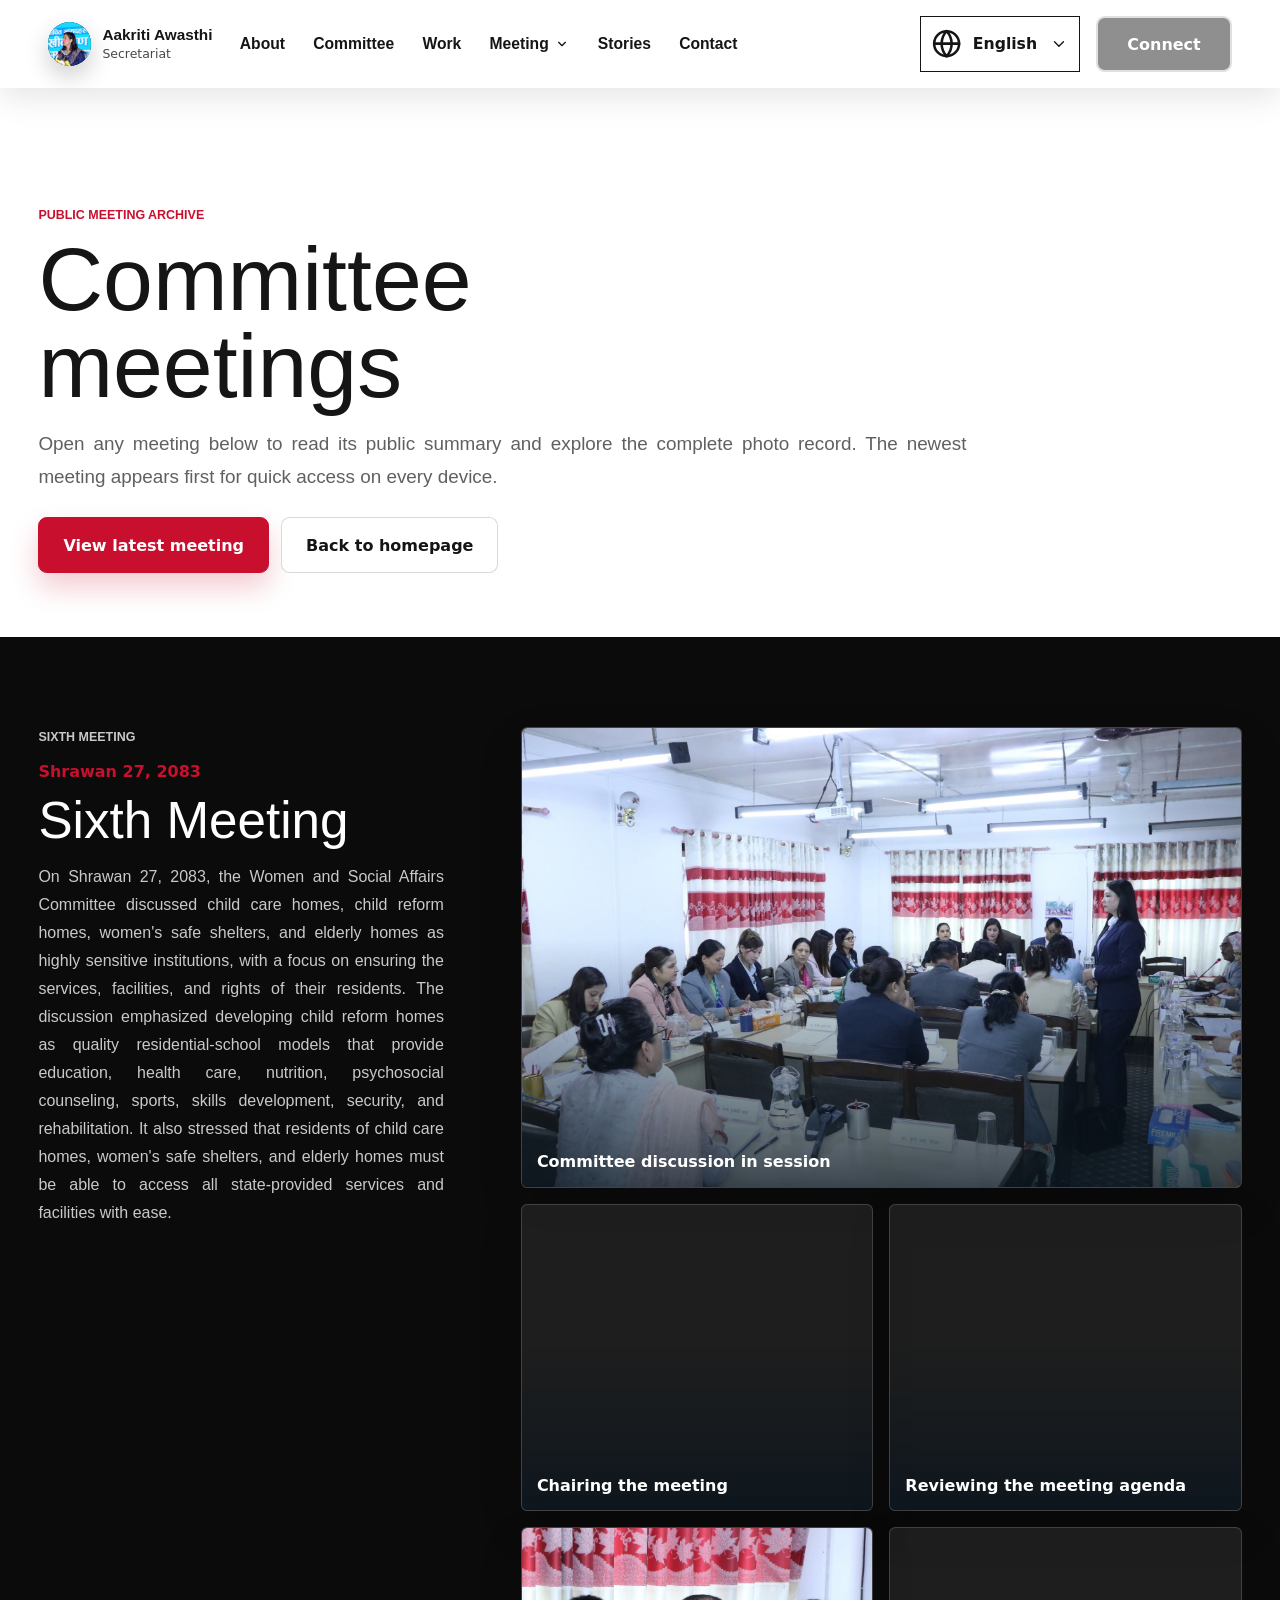
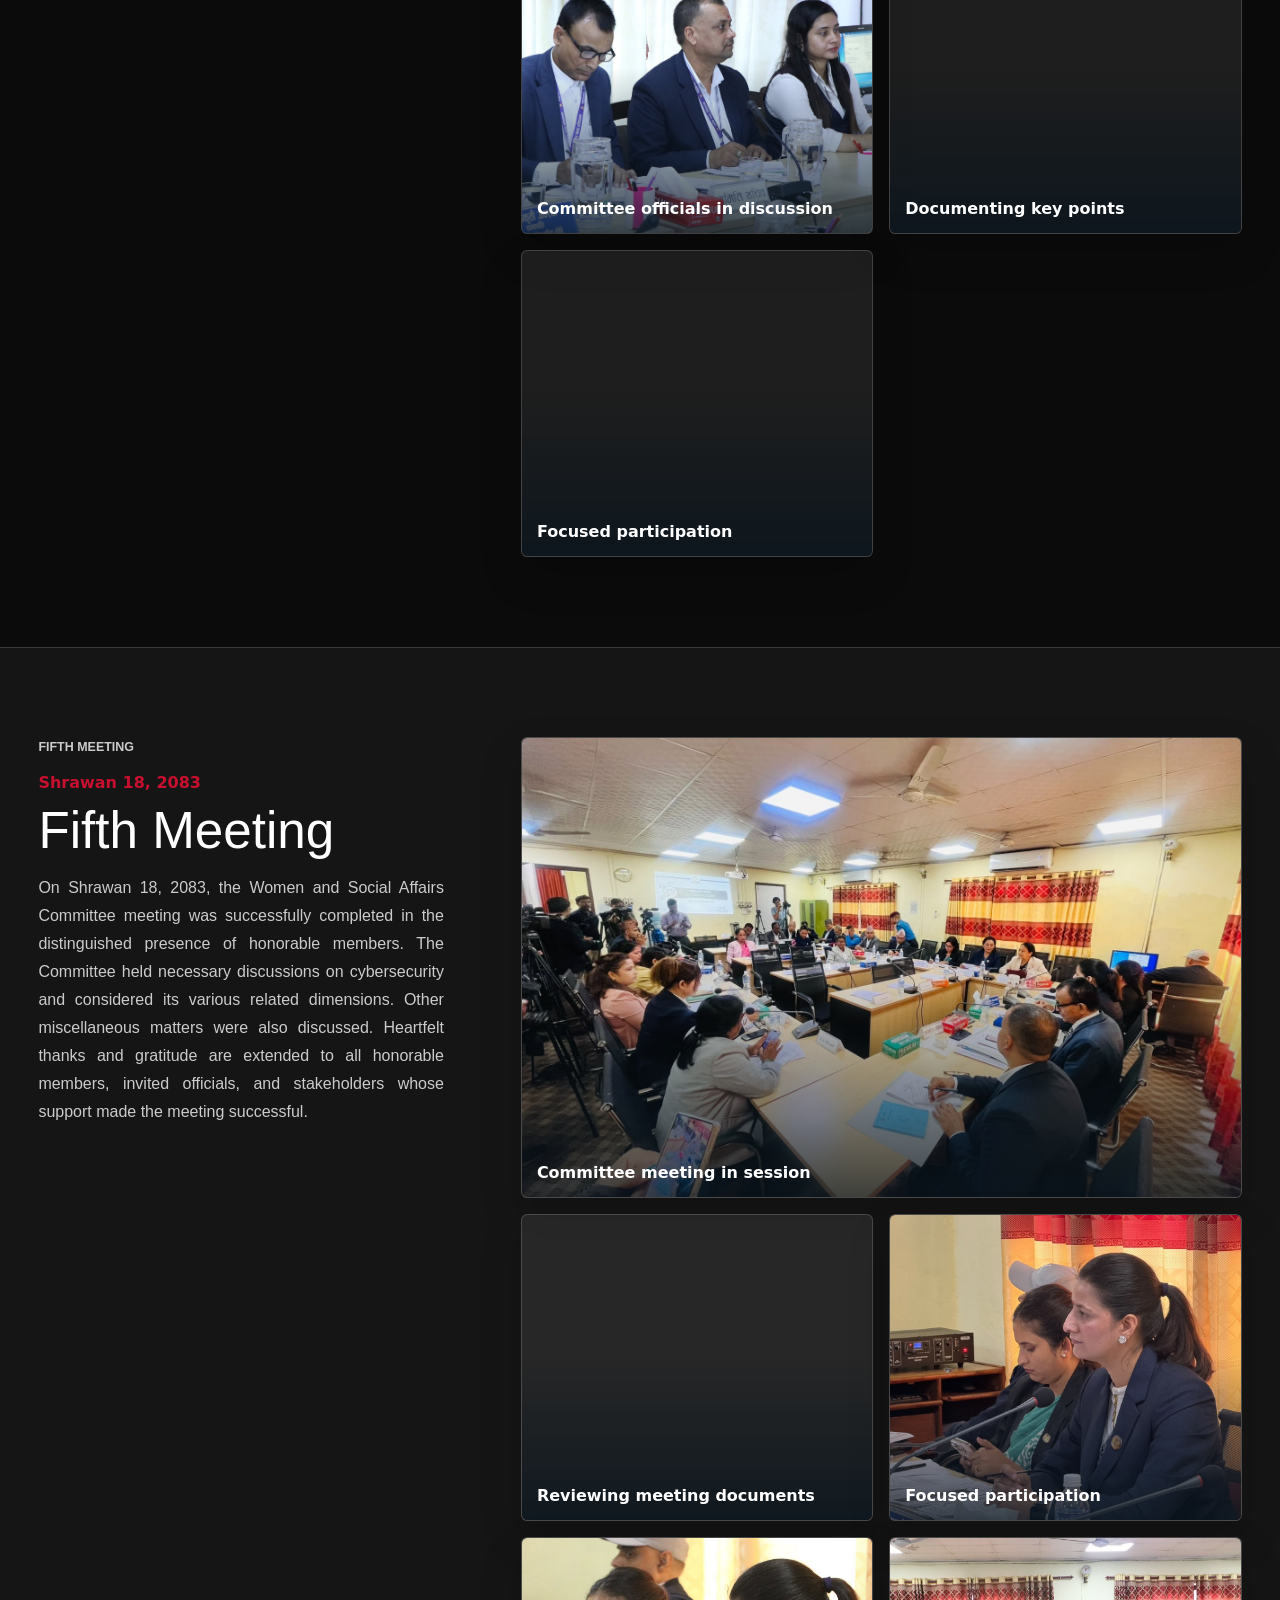
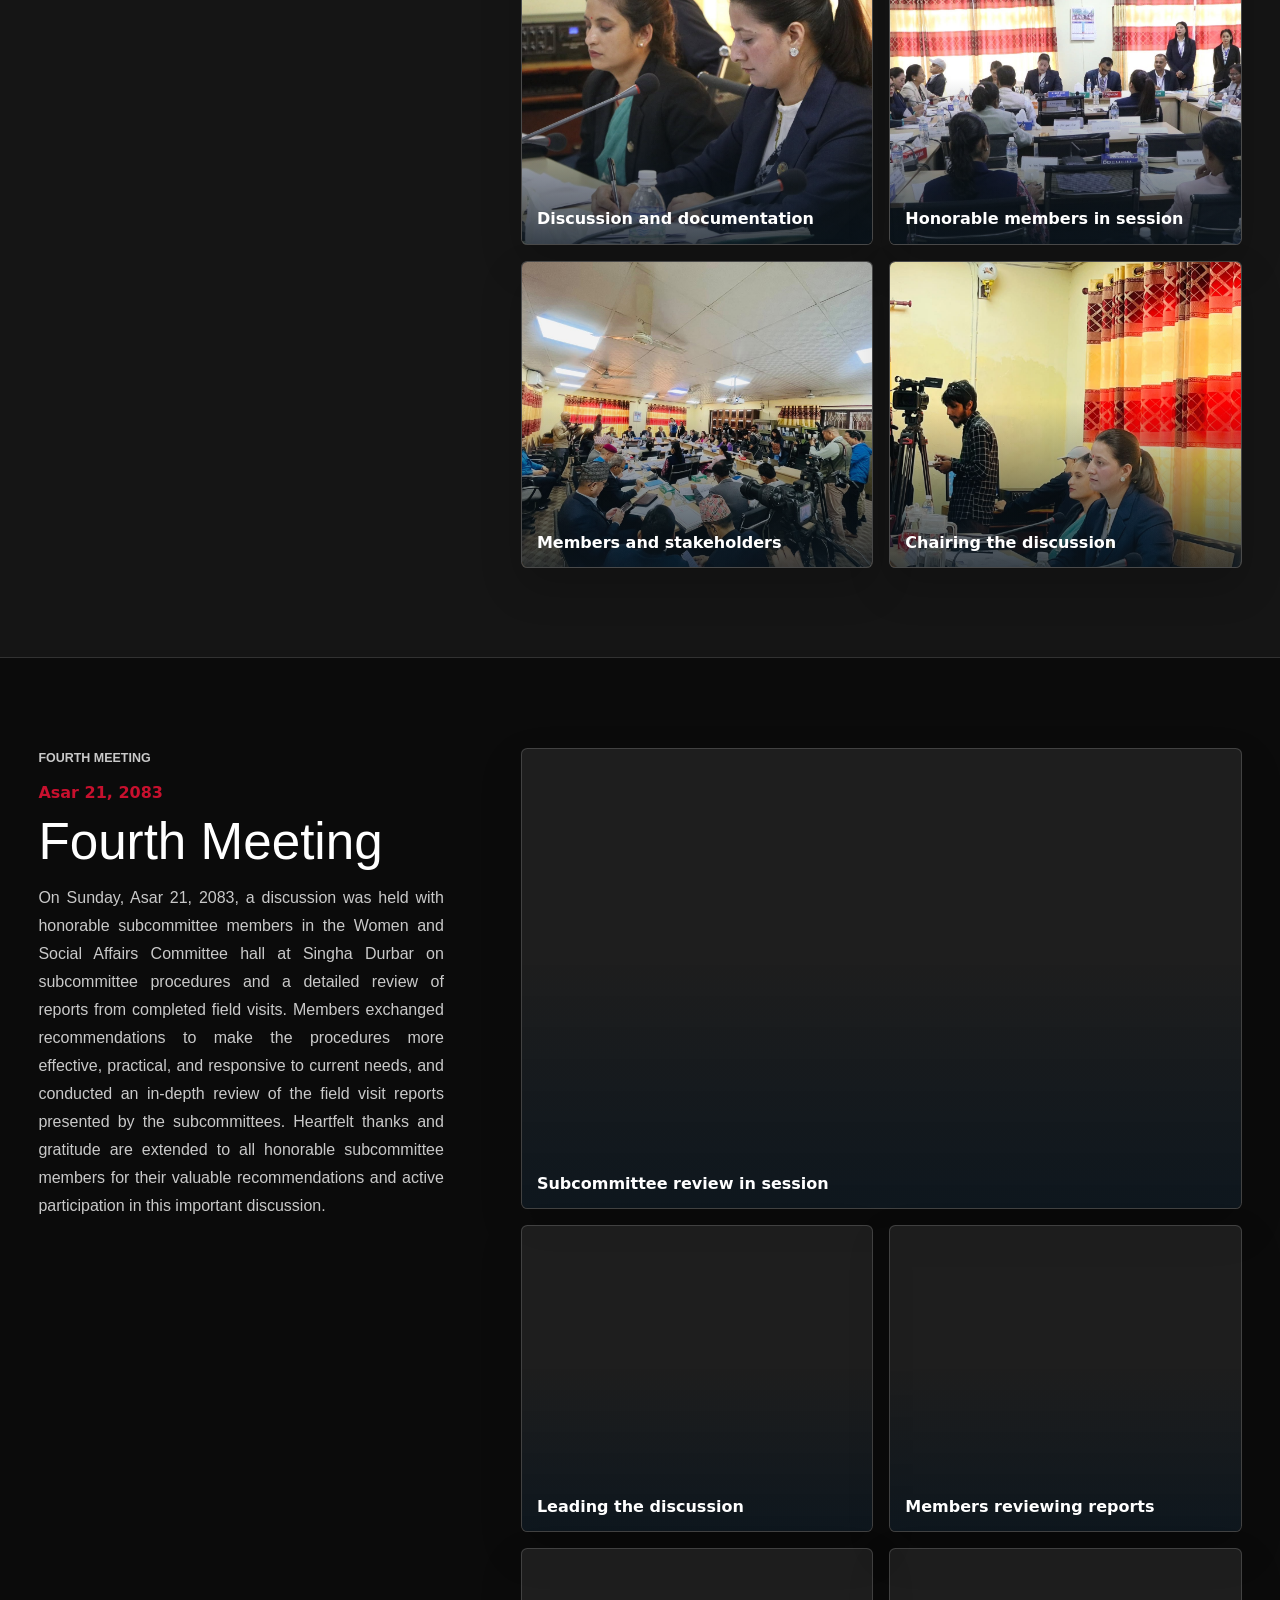
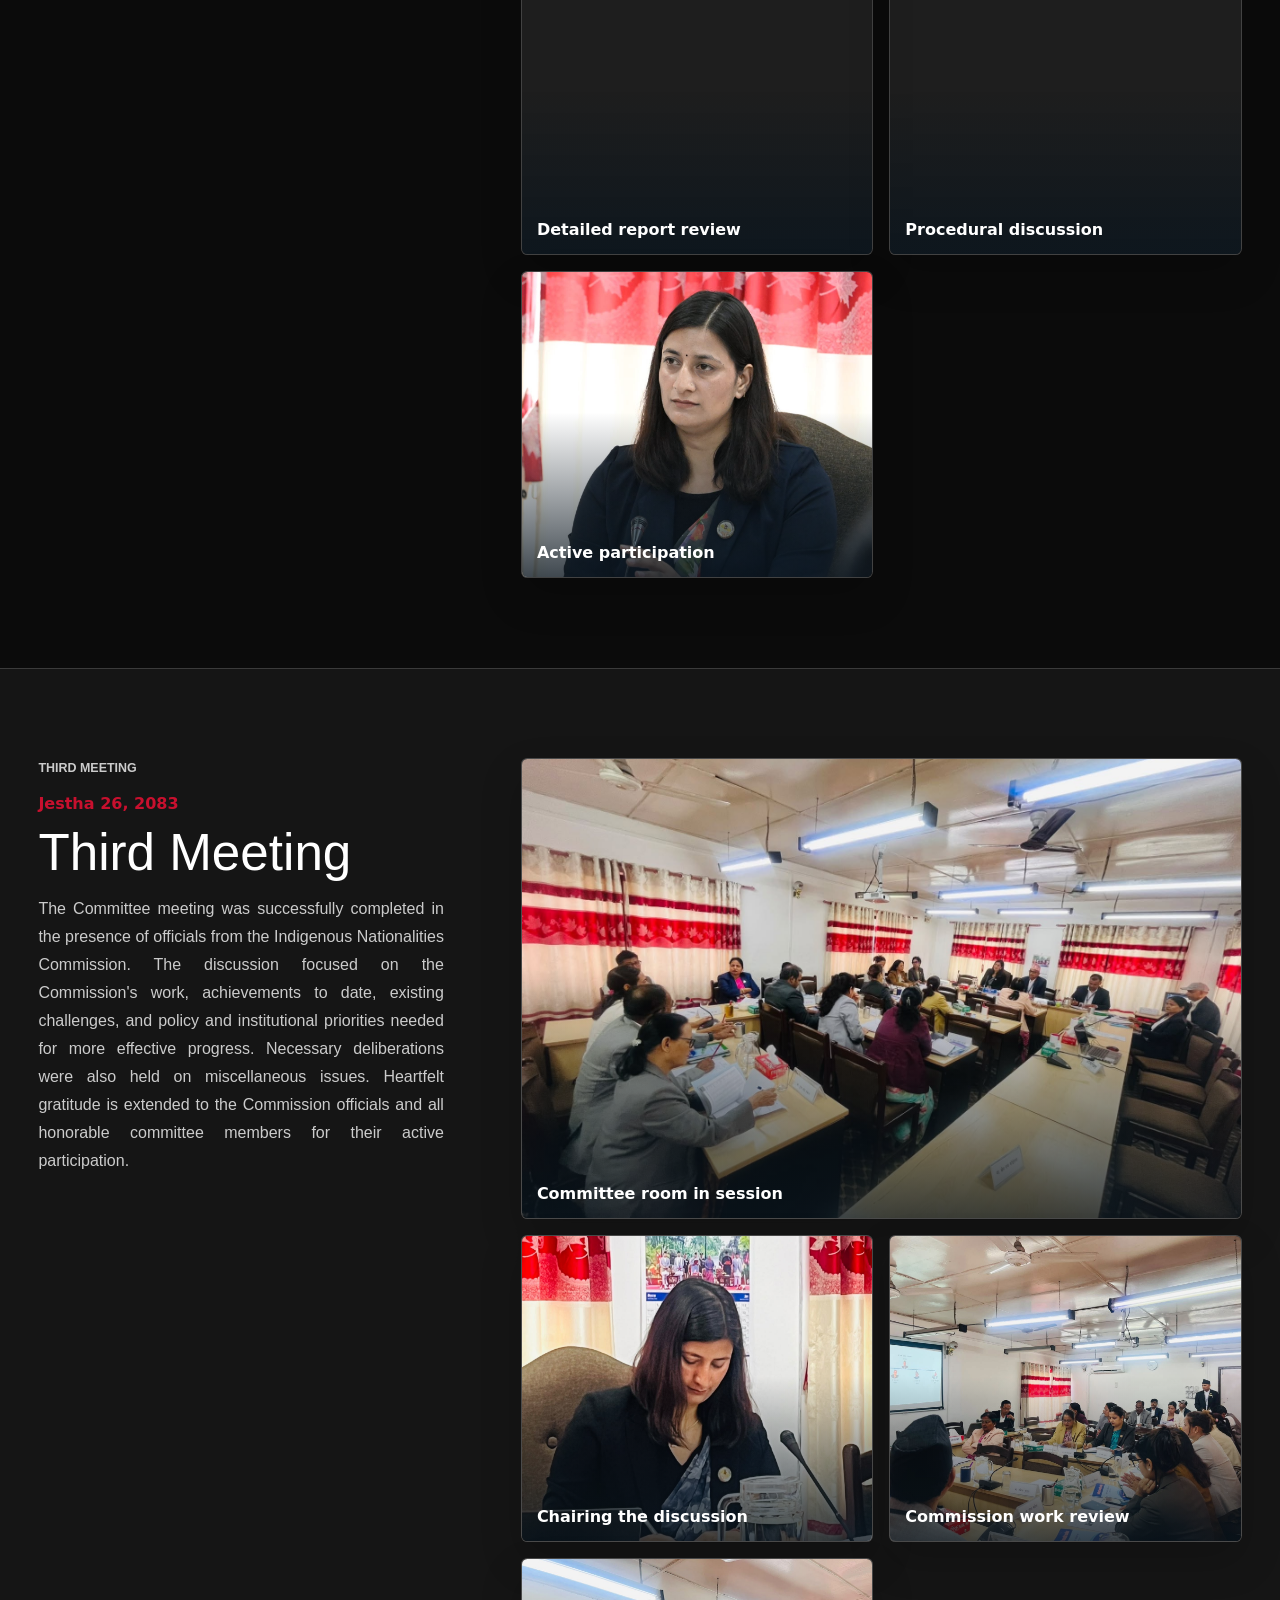
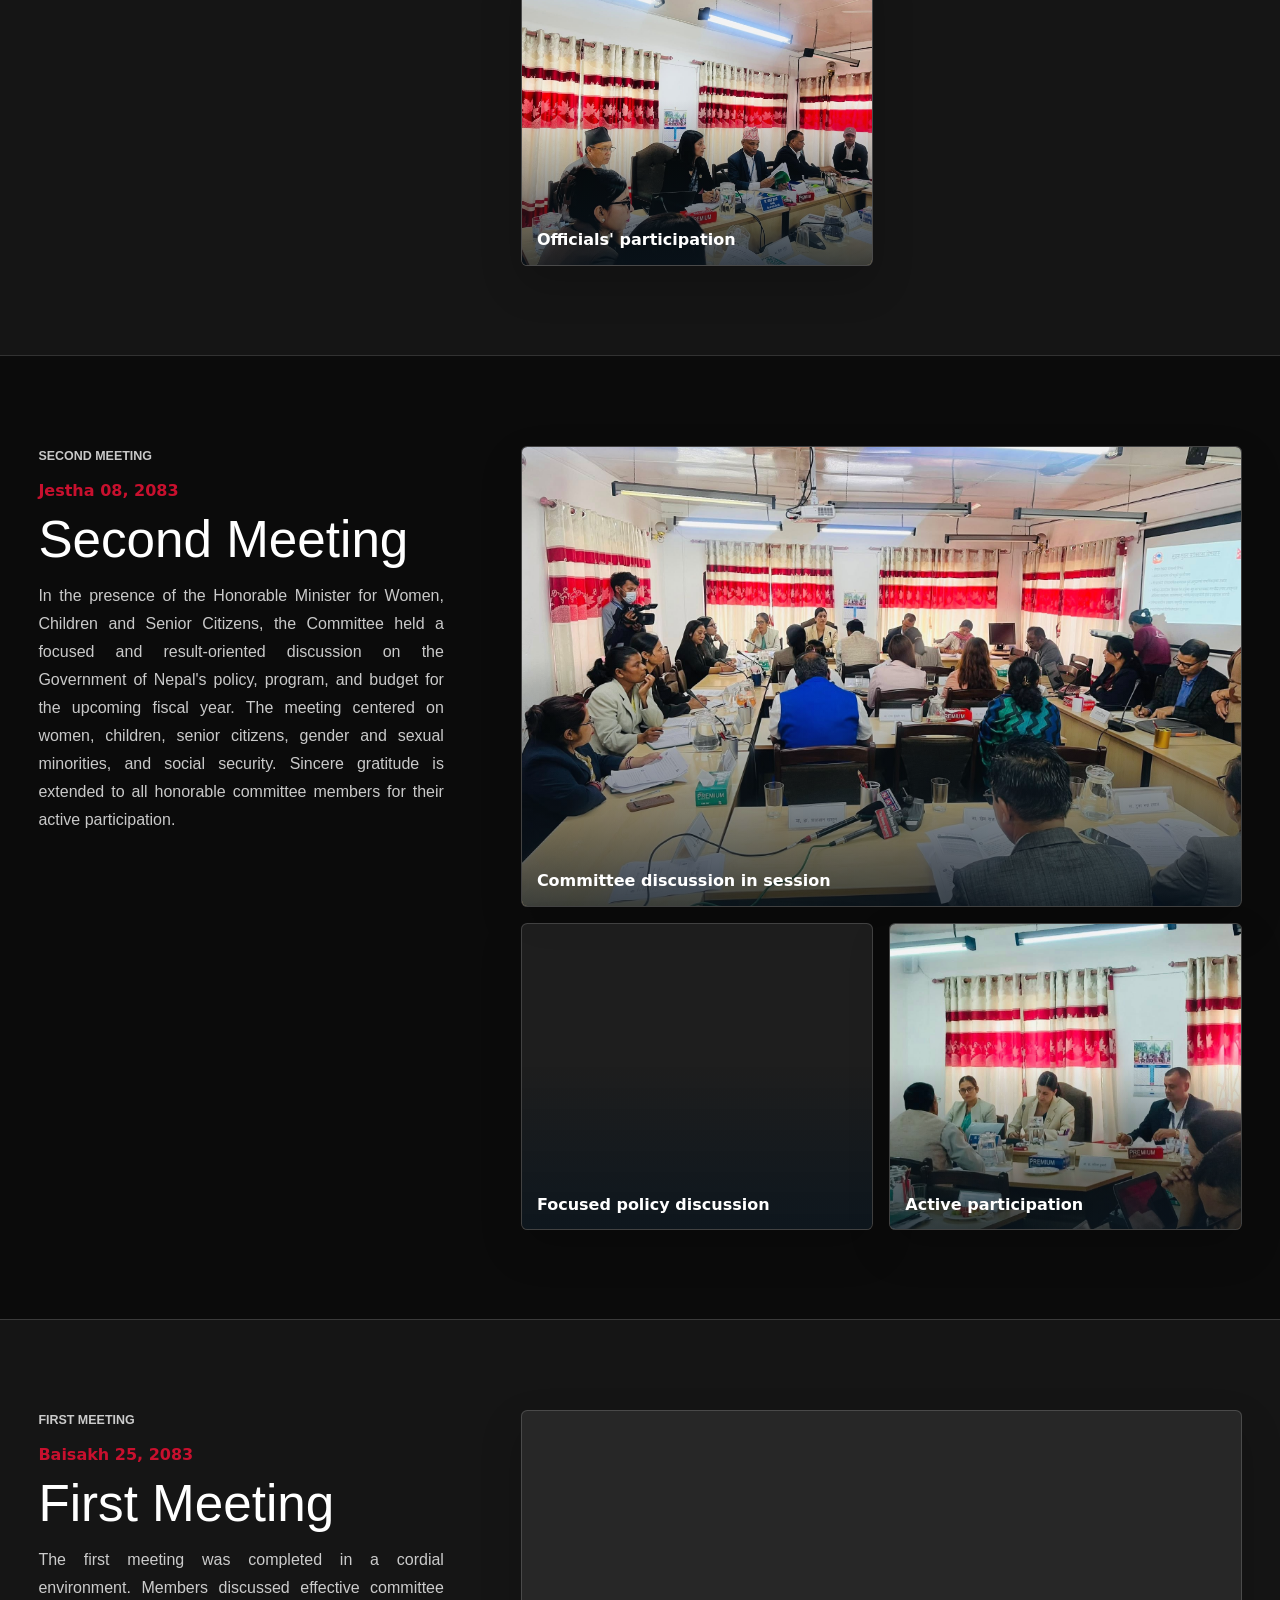
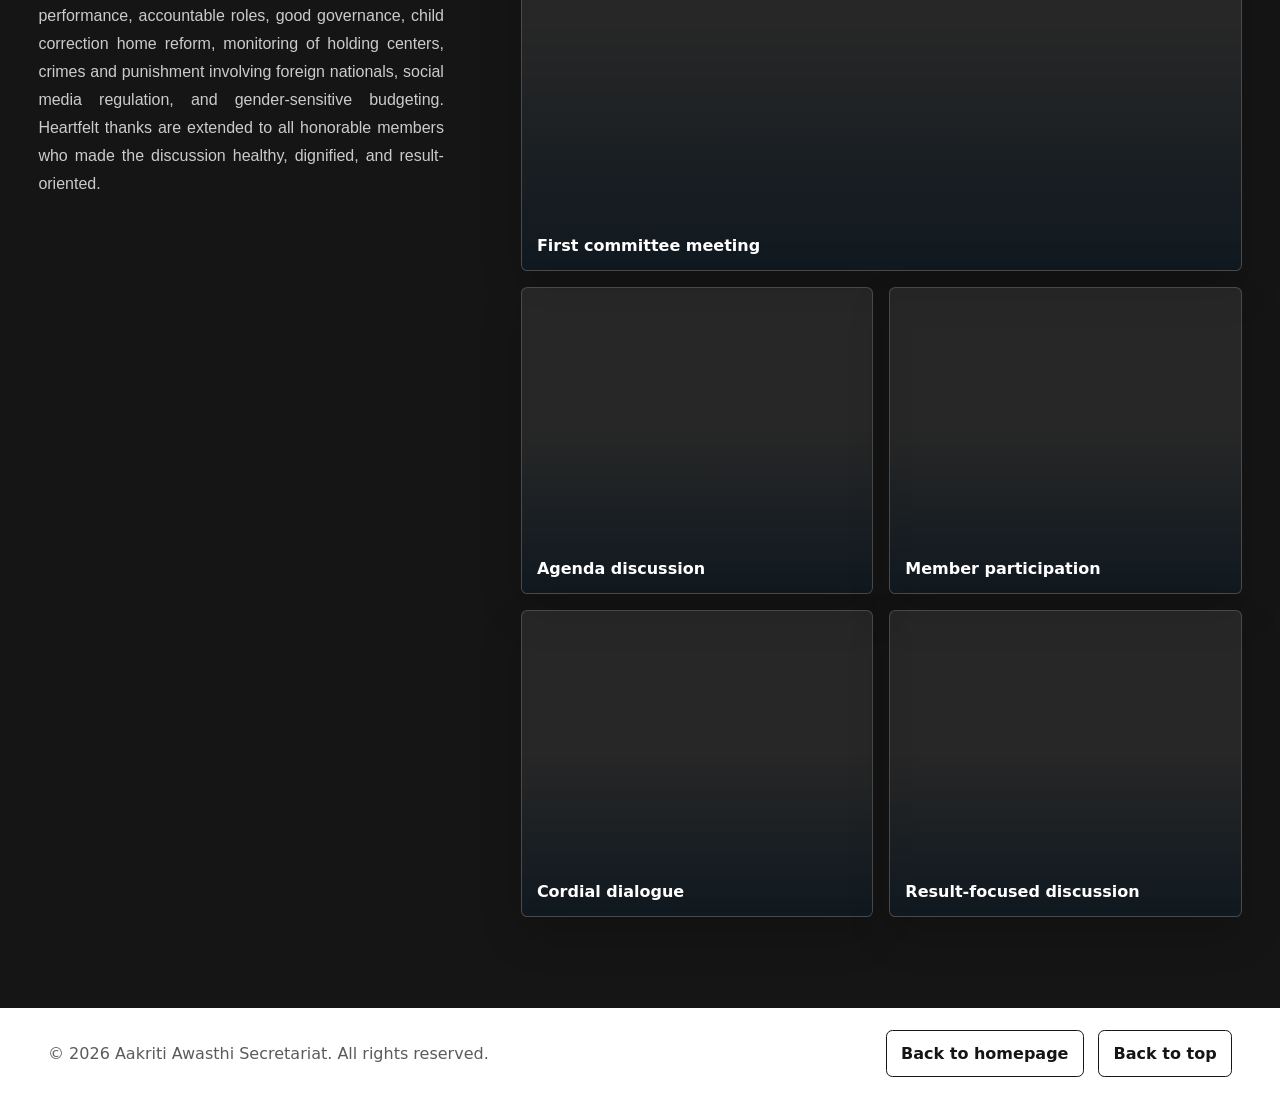
==== meetings.html @ 47ad277a "Keep language selector position fixed" ====
<!doctype html>
<html lang="en">
  <head>
    <meta charset="utf-8" />
    <meta name="viewport" content="width=device-width, initial-scale=1" />
    <title>Committee Meetings | Aakriti Awasthi Secretariat</title>
    <meta
      name="description"
      content="Meeting details and public photo records from the Women and Social Affairs Committee."
    />
    <link rel="icon" type="image/png" sizes="32x32" href="assets/favicon-32.png" />
    <link rel="icon" type="image/png" sizes="512x512" href="assets/favicon.png" />
    <link rel="apple-touch-icon" href="assets/apple-touch-icon.png" />
    <link rel="stylesheet" href="styles.css?v=20260827-5" />
  </head>
  <body class="meeting-detail-page" id="top">
    <header class="site-header is-scrolled" data-header>
      <a class="brand" href="index.html#home" aria-label="Aakriti Awasthi Secretariat home">
        <span class="brand-mark">
          <img src="assets/profileaakriti.jpg" alt="" />
        </span>
        <span>
          <strong data-en="Aakriti Awasthi" data-ne="आकृती अवस्थी">Aakriti Awasthi</strong>
          <small data-en="Secretariat" data-ne="सचिवालय">Secretariat</small>
        </span>
      </a>

      <nav class="nav-links" id="main-navigation" aria-label="Main navigation">
        <a href="index.html#about" data-en="About" data-ne="परिचय">About</a>
        <a href="index.html#committee" data-en="Committee" data-ne="समिति">Committee</a>
        <a href="index.html#work" data-en="Work" data-ne="काम">Work</a>
        <div class="nav-dropdown" data-meeting-menu>
          <button
            class="nav-dropdown-toggle"
            type="button"
            aria-expanded="false"
            aria-haspopup="menu"
            data-meeting-toggle
          >
            <span data-en="Meeting" data-ne="बैठक">Meeting</span>
            <svg class="nav-dropdown-chevron" viewBox="0 0 24 24" aria-hidden="true">
              <path d="m7 9.5 5 5 5-5" />
            </svg>
          </button>
          <div class="nav-dropdown-panel" role="menu" aria-label="Meeting list">
            <button
              type="button"
              role="menuitem"
              data-meeting-preview
              data-meeting-date="2026-08-12"
              data-title-en="Sixth Meeting"
              data-title-ne="छैटौँ बैठक"
              data-date-en="Sixth Meeting · Shrawan 27, 2083"
              data-date-ne="छैटौँ बैठक · २०८३ श्रावण २७"
              data-summary-en="A focused discussion on rights, services, rehabilitation, and state support for people living in child care homes, child reform homes, women's safe shelters, and elderly homes."
              data-summary-ne="बालगृह, बाल सुधार गृह, महिला सुरक्षित आवास गृह र वृद्धाश्रममा रहने व्यक्तिको अधिकार, सेवा, पुनर्स्थापना तथा राज्यबाट प्राप्त सुविधामाथि केन्द्रित छलफल।"
              data-page="meetings.html?meeting=5#meeting-5"
            >
              <span data-en="Sixth Meeting" data-ne="छैटौँ बैठक">Sixth Meeting</span>
              <small data-en="Shrawan 27, 2083" data-ne="२०८३ श्रावण २७">Shrawan 27, 2083</small>
            </button>
            <button
              type="button"
              role="menuitem"
              data-meeting-preview
              data-meeting-date="2026-08-03"
              data-title-en="Fifth Meeting"
              data-title-ne="पाँचौँ बैठक"
              data-date-en="Fifth Meeting · Shrawan 18, 2083"
              data-date-ne="पाँचौँ बैठक · २०८३ श्रावण १८"
              data-summary-en="A focused committee discussion on cybersecurity, its related dimensions, and other matters of public importance."
              data-summary-ne="साइबर सुरक्षा, यससँग सम्बन्धित विविध पक्ष तथा सार्वजनिक महत्त्वका अन्य विषयमाथि केन्द्रित समिति छलफल।"
              data-page="meetings.html?meeting=4#meeting-4"
            >
              <span data-en="Fifth Meeting" data-ne="पाँचौँ बैठक">Fifth Meeting</span>
              <small data-en="Shrawan 18, 2083" data-ne="२०८३ श्रावण १८">Shrawan 18, 2083</small>
            </button>
            <button
              type="button"
              role="menuitem"
              data-meeting-preview
              data-meeting-date="2026-07-05"
              data-title-en="Fourth Meeting"
              data-title-ne="चौथो बैठक"
              data-date-en="Fourth Meeting · Asar 21, 2083"
              data-date-ne="चौथो बैठक · २०८३ असार २१"
              data-summary-en="A detailed discussion with subcommittee members on improving procedures and reviewing reports from completed field visits."
              data-summary-ne="उपसमितिको कार्यविधिलाई थप प्रभावकारी बनाउने तथा सम्पन्न स्थलगत भ्रमणका प्रतिवेदन समीक्षा गर्ने विषयमा विस्तृत छलफल।"
              data-page="meetings.html?meeting=6#meeting-6"
            >
              <span data-en="Fourth Meeting" data-ne="चौथो बैठक">Fourth Meeting</span>
              <small data-en="Asar 21, 2083" data-ne="२०८३ असार २१">Asar 21, 2083</small>
            </button>
            <button
              type="button"
              role="menuitem"
              data-meeting-preview
              data-meeting-date="2026-05-22"
              data-title-en="Second Meeting"
              data-title-ne="दोस्रो बैठक"
              data-date-en="Second Meeting · Jestha 08, 2083"
              data-date-ne="दोस्रो बैठक · २०८३ जेठ ०८"
              data-summary-en="A focused discussion with the Honorable Minister on the Government's policy, program, budget, and social security priorities."
              data-summary-ne="माननीय मन्त्रीज्यूको उपस्थितिमा नीति तथा कार्यक्रम, बजेट र सामाजिक सुरक्षाका प्राथमिकतामाथि केन्द्रित छलफल।"
              data-page="meetings.html?meeting=1#meeting-1"
            >
              <span data-en="Second Meeting" data-ne="दोस्रो बैठक">Second Meeting</span>
              <small data-en="Jestha 08, 2083" data-ne="२०८३ जेठ ०८">Jestha 08, 2083</small>
            </button>
            <button
              type="button"
              role="menuitem"
              data-meeting-preview
              data-meeting-date="2026-05-08"
              data-title-en="First Meeting"
              data-title-ne="पहिलो बैठक"
              data-date-en="First Meeting · Baisakh 25, 2083"
              data-date-ne="पहिलो बैठक · २०८३ वैशाख २५"
              data-summary-en="Discussion on accountable committee performance, good governance, institutional reform, social media regulation, and gender-sensitive budgeting."
              data-summary-ne="उत्तरदायी समिति कार्यसम्पादन, सुशासन, संस्थागत सुधार, सामाजिक सञ्जाल नियमन र लैङ्गिक संवेदनशील बजेटमाथि छलफल।"
              data-page="meetings.html?meeting=2#meeting-2"
            >
              <span data-en="First Meeting" data-ne="पहिलो बैठक">First Meeting</span>
              <small data-en="Baisakh 25, 2083" data-ne="२०८३ वैशाख २५">Baisakh 25, 2083</small>
            </button>
            <button
              type="button"
              role="menuitem"
              data-meeting-preview
              data-meeting-date="2026-06-09"
              data-title-en="Third Meeting"
              data-title-ne="तेस्रो बैठक"
              data-date-en="Third Meeting · Jestha 26, 2083"
              data-date-ne="तेस्रो बैठक · २०८३ जेठ २६"
              data-summary-en="A result-oriented review of the Commission's work, achievements, challenges, and future policy and institutional priorities."
              data-summary-ne="आयोगको कामकारवाही, उपलब्धि, चुनौती र आगामी नीतिगत तथा संस्थागत प्राथमिकतामाथि परिणाममुखी समीक्षा।"
              data-page="meetings.html?meeting=3#meeting-3"
            >
              <span data-en="Third Meeting" data-ne="तेस्रो बैठक">Third Meeting</span>
              <small data-en="Jestha 26, 2083" data-ne="२०८३ जेठ २६">Jestha 26, 2083</small>
            </button>
          </div>
        </div>
        <a href="index.html#stories" data-en="Stories" data-ne="कथा">Stories</a>
        <a href="index.html#contact" data-en="Contact" data-ne="सम्पर्क">Contact</a>
      </nav>

      <details class="language-switcher" data-lang-current="en">
        <summary class="language-current" aria-label="Choose language">
          <span class="language-icon" aria-hidden="true">
            <svg viewBox="0 0 24 24" focusable="false">
              <circle cx="12" cy="12" r="9" />
              <path d="M3 12h18" />
              <path d="M12 3c2.4 2.55 3.6 5.55 3.6 9S14.4 18.45 12 21" />
              <path d="M12 3C9.6 5.55 8.4 8.4 8.4 12s1.2 6.45 3.6 9" />
            </svg>
          </span>
          <span class="language-current-text" data-en="English" data-ne="नेपाली">English</span>
          <svg class="language-chevron" viewBox="0 0 24 24" aria-hidden="true">
            <path d="m6 9 6 6 6-6" />
          </svg>
        </summary>
        <div class="language-menu" role="group" aria-label="Language options">
          <button class="lang-button is-active" type="button" data-lang-toggle="en" aria-pressed="true">English</button>
          <button class="lang-button" type="button" data-lang-toggle="ne" aria-pressed="false">नेपाली</button>
        </div>
      </details>

      <button
        class="menu-toggle"
        type="button"
        aria-label="Open navigation menu"
        aria-expanded="false"
        aria-controls="main-navigation"
        data-menu-toggle
      >
        <span></span>
        <span></span>
        <span></span>
      </button>

      <a class="header-action" href="index.html#contact" data-en="Connect" data-ne="जोडिनुहोस्">Connect</a>
    </header>

    <main class="meeting-detail-main">
      <section class="meeting-detail-hero reveal">
        <p class="eyebrow" data-en="Public meeting archive" data-ne="सार्वजनिक बैठक अभिलेख">Public meeting archive</p>
        <h1 data-en="Committee meetings" data-ne="समितिका बैठकहरू">Committee meetings</h1>
        <p
          data-en="Open any meeting below to read its public summary and explore the complete photo record. The newest meeting appears first for quick access on every device."
          data-ne="तलका कुनै पनि बैठक खोलेर सार्वजनिक विवरण पढ्नुहोस् र सम्पूर्ण फोटो अभिलेख हेर्नुहोस्। सबै उपकरणमा छिटो पहुँचका लागि पछिल्लो बैठक सबैभन्दा पहिले देखिन्छ।"
        >
          Open any meeting below to read its public summary and explore the
          complete photo record. The newest meeting appears first for quick
          access on every device.
        </p>
        <div class="meeting-detail-actions">
          <a class="button primary" href="meetings.html?meeting=5#meeting-5" data-en="View latest meeting" data-ne="पछिल्लो बैठक हेर्नुहोस्">View latest meeting</a>
          <a class="button" href="index.html#meeting" data-en="Back to homepage" data-ne="गृहपृष्ठमा फर्कनुहोस्">Back to homepage</a>
        </div>
      </section>

      <section class="meeting-record" id="meeting-5" data-meeting-record="5" aria-labelledby="meeting-5-title">
        <div class="meeting-record-grid">
          <div class="meeting-record-copy reveal">
            <p class="eyebrow" data-en="Sixth Meeting" data-ne="छैटौँ बैठक">Sixth Meeting</p>
            <time datetime="2026-08-12" data-en="Shrawan 27, 2083" data-ne="२०८३ श्रावण २७">Shrawan 27, 2083</time>
            <h2 id="meeting-5-title" data-en="Sixth Meeting" data-ne="छैटौँ बैठक">Sixth Meeting</h2>
            <p
              data-en="On Shrawan 27, 2083, the Women and Social Affairs Committee discussed child care homes, child reform homes, women's safe shelters, and elderly homes as highly sensitive institutions, with a focus on ensuring the services, facilities, and rights of their residents. The discussion emphasized developing child reform homes as quality residential-school models that provide education, health care, nutrition, psychosocial counseling, sports, skills development, security, and rehabilitation. It also stressed that residents of child care homes, women's safe shelters, and elderly homes must be able to access all state-provided services and facilities with ease."
              data-ne="मिति २०८३/०४/२७ मा महिला तथा सामाजिक मामिला समितिको बैठकमा बालगृह, बाल सुधार गृह, महिला सुरक्षित आवास गृह तथा वृद्धाश्रमलाई संवेदनशील क्षेत्रका रूपमा लिँदै त्यहाँ रहेका व्यक्तिहरूको सेवा, सुविधा र अधिकार सुनिश्चित गर्ने विषयमा छलफल भयो। छलफलमा बाल सुधार गृहलाई शिक्षा, स्वास्थ्य, पोषण, मनोसामाजिक परामर्श, खेलकुद, सीप विकास, सुरक्षा तथा पुनर्स्थापनासहितको राम्रो आवासीय विद्यालयको मोडेलमा विकास गर्नुपर्नेमा जोड दिइयो। साथै बालगृह, महिला सुरक्षित आवास तथा वृद्धाश्रममा रहेका व्यक्तिहरूले राज्यबाट प्राप्त हुने सबै सेवा–सुविधा सहज रूपमा उपभोग गर्न पाउनुपर्ने विषय उठाइयो।"
            >
              The Committee discussed rights, services, safety, and
              rehabilitation for people living in care and protection
              institutions.
            </p>
          </div>
          <div class="meeting-record-gallery reveal">
            <figure class="meeting-photo">
              <img loading="lazy" decoding="async" src="assets/care-protection-meeting-4.jpg" alt="Wide view of the Women and Social Affairs Committee meeting on care and protection institutions" />
              <figcaption data-en="Committee discussion in session" data-ne="समितिको छलफल">Committee discussion in session</figcaption>
            </figure>
            <figure class="meeting-photo">
              <img loading="lazy" decoding="async" src="assets/care-protection-meeting-1.jpg" alt="Aakriti Awasthi leading the committee meeting on care and protection institutions" />
              <figcaption data-en="Chairing the meeting" data-ne="बैठकको अध्यक्षता गर्दै">Chairing the meeting</figcaption>
            </figure>
            <figure class="meeting-photo">
              <img loading="lazy" decoding="async" src="assets/care-protection-meeting-2.jpg" alt="Aakriti Awasthi and a committee member reviewing meeting documents" />
              <figcaption data-en="Reviewing the meeting agenda" data-ne="बैठकको कार्यसूची अध्ययन">Reviewing the meeting agenda</figcaption>
            </figure>
            <figure class="meeting-photo">
              <img loading="lazy" decoding="async" src="assets/care-protection-meeting-3.jpg" alt="Committee officials participating in the discussion" />
              <figcaption data-en="Committee officials in discussion" data-ne="समिति पदाधिकारीहरूको सहभागिता">Committee officials in discussion</figcaption>
            </figure>
            <figure class="meeting-photo">
              <img loading="lazy" decoding="async" src="assets/care-protection-meeting-5.jpg" alt="Committee members documenting key points during the meeting" />
              <figcaption data-en="Documenting key points" data-ne="मुख्य बुँदा अभिलेखीकरण">Documenting key points</figcaption>
            </figure>
            <figure class="meeting-photo">
              <img loading="lazy" decoding="async" src="assets/care-protection-meeting-6.jpg" alt="Aakriti Awasthi and a committee member listening during the meeting" />
              <figcaption data-en="Focused participation" data-ne="केन्द्रित सहभागिता">Focused participation</figcaption>
            </figure>
          </div>
        </div>
      </section>

      <section class="meeting-record" id="meeting-4" data-meeting-record="4" aria-labelledby="meeting-4-title">
        <div class="meeting-record-grid">
          <div class="meeting-record-copy reveal">
            <p class="eyebrow" data-en="Fifth Meeting" data-ne="पाँचौँ बैठक">Fifth Meeting</p>
            <time datetime="2026-08-03" data-en="Shrawan 18, 2083" data-ne="२०८३ श्रावण १८">Shrawan 18, 2083</time>
            <h2 id="meeting-4-title" data-en="Fifth Meeting" data-ne="पाँचौँ बैठक">Fifth Meeting</h2>
            <p
              data-en="On Shrawan 18, 2083, the Women and Social Affairs Committee meeting was successfully completed in the distinguished presence of honorable members. The Committee held necessary discussions on cybersecurity and considered its various related dimensions. Other miscellaneous matters were also discussed. Heartfelt thanks and gratitude are extended to all honorable members, invited officials, and stakeholders whose support made the meeting successful."
              data-ne="आज मिति २०८३ साल श्रावण १८ गते महिला तथा सामाजिक मामिला समितिको बैठक माननीय सदस्यज्यूहरूको गरिमामय उपस्थितिमा सम्पन्न भयो। बैठकमा साइबर सुरक्षा सम्बन्धमा आवश्यक छलफल गरी यस विषयसँग सम्बन्धित विविध पक्षहरूमा विचार–विमर्श गरिएको थियो। साथै, विविध विषयहरूमाथि समेत आवश्यक छलफल सम्पन्न भएको थियो। बैठकलाई सफल बनाउन सहयोग गर्नुहुने सम्पूर्ण माननीय सदस्यज्यूहरू, आमन्त्रित पदाधिकारीहरू तथा सरोकारवाला सबैप्रति हार्दिक धन्यवाद तथा आभार व्यक्त गर्दछौं।"
            >
              The Committee held a focused discussion on cybersecurity, its
              related dimensions, and other matters of public importance.
            </p>
          </div>
          <div class="meeting-record-gallery reveal">
            <figure class="meeting-photo">
              <img loading="lazy" decoding="async" src="assets/cybersecurity-meeting-5.jpg" alt="Wide view of the Women and Social Affairs Committee cybersecurity meeting" />
              <figcaption data-en="Committee meeting in session" data-ne="समिति बैठकको दृश्य">Committee meeting in session</figcaption>
            </figure>
            <figure class="meeting-photo">
              <img loading="lazy" decoding="async" src="assets/cybersecurity-meeting-1.jpg" alt="Aakriti Awasthi reviewing documents during the committee meeting" />
              <figcaption data-en="Reviewing meeting documents" data-ne="बैठकका कागजात अध्ययन गर्दै">Reviewing meeting documents</figcaption>
            </figure>
            <figure class="meeting-photo">
              <img loading="lazy" decoding="async" src="assets/cybersecurity-meeting-2.jpg" alt="Aakriti Awasthi participating in the cybersecurity discussion" />
              <figcaption data-en="Focused participation" data-ne="केन्द्रित सहभागिता">Focused participation</figcaption>
            </figure>
            <figure class="meeting-photo">
              <img loading="lazy" decoding="async" src="assets/cybersecurity-meeting-3.jpg" alt="Committee members taking notes during the cybersecurity meeting" />
              <figcaption data-en="Discussion and documentation" data-ne="छलफल तथा अभिलेखीकरण">Discussion and documentation</figcaption>
            </figure>
            <figure class="meeting-photo">
              <img loading="lazy" decoding="async" src="assets/cybersecurity-meeting-4.jpg" alt="Honorable members attending the committee meeting" />
              <figcaption data-en="Honorable members in session" data-ne="बैठकमा माननीय सदस्यहरू">Honorable members in session</figcaption>
            </figure>
            <figure class="meeting-photo">
              <img loading="lazy" decoding="async" src="assets/cybersecurity-meeting-6.jpg" alt="Members, invited officials, stakeholders, and media attending the meeting" />
              <figcaption data-en="Members and stakeholders" data-ne="सदस्य तथा सरोकारवालाहरू">Members and stakeholders</figcaption>
            </figure>
            <figure class="meeting-photo">
              <img loading="lazy" decoding="async" src="assets/cybersecurity-meeting-7.jpg" alt="Aakriti Awasthi chairing the cybersecurity discussion" />
              <figcaption data-en="Chairing the discussion" data-ne="छलफलको अध्यक्षता">Chairing the discussion</figcaption>
            </figure>
          </div>
        </div>
      </section>

      <section class="meeting-record" id="meeting-6" data-meeting-record="6" aria-labelledby="meeting-6-title">
        <div class="meeting-record-grid">
          <div class="meeting-record-copy reveal">
            <p class="eyebrow" data-en="Fourth Meeting" data-ne="चौथो बैठक">Fourth Meeting</p>
            <time datetime="2026-07-05" data-en="Asar 21, 2083" data-ne="२०८३ असार २१">Asar 21, 2083</time>
            <h2 id="meeting-6-title" data-en="Fourth Meeting" data-ne="चौथो बैठक">Fourth Meeting</h2>
            <p
              data-en="On Sunday, Asar 21, 2083, a discussion was held with honorable subcommittee members in the Women and Social Affairs Committee hall at Singha Durbar on subcommittee procedures and a detailed review of reports from completed field visits. Members exchanged recommendations to make the procedures more effective, practical, and responsive to current needs, and conducted an in-depth review of the field visit reports presented by the subcommittees. Heartfelt thanks and gratitude are extended to all honorable subcommittee members for their valuable recommendations and active participation in this important discussion."
              data-ne="आज मिति २०८३ साल असार २१ गते आइतबार महिला तथा सामाजिक मामिला समितिको सभाकक्ष, सिंहदरबारमा उपसमितिका माननीय सदस्यज्यूहरूसँग कार्यविधि सम्बन्धी छलफल तथा उपसमितिहरूद्वारा सम्पन्न स्थलगत भ्रमणको प्रतिवेदनमाथि विस्तृत समीक्षा एवं छलफल सम्पन्न भएको छ। बैठकमा कार्यविधिलाई थप प्रभावकारी, व्यावहारिक तथा समयानुकूल बनाउने विषयमा आवश्यक सुझाव आदानप्रदान गरिनुका साथै उपसमितिहरूद्वारा प्रस्तुत स्थलगत भ्रमण प्रतिवेदनमाथि गहन छलफल गरिएको थियो। यस महत्त्वपूर्ण छलफलमा सहभागी भई आफ्नो मूल्यवान् सुझाव तथा सक्रिय सहभागिता जनाउनुहुने उपसमितिका सम्पूर्ण माननीय सदस्यज्यूहरूमा हार्दिक धन्यवाद तथा कृतज्ञता व्यक्त गर्दछु।"
            >
              Subcommittee members reviewed working procedures and completed
              field visit reports, sharing practical and timely recommendations.
            </p>
          </div>
          <div class="meeting-record-gallery reveal">
            <figure class="meeting-photo">
              <img loading="lazy" decoding="async" src="assets/subcommittee-review-meeting-4.jpg" alt="Wide view of the subcommittee procedures and field visit report review meeting" />
              <figcaption data-en="Subcommittee review in session" data-ne="उपसमिति समीक्षा बैठक">Subcommittee review in session</figcaption>
            </figure>
            <figure class="meeting-photo">
              <img loading="lazy" decoding="async" src="assets/subcommittee-review-meeting-1.jpg" alt="Aakriti Awasthi leading the subcommittee discussion" />
              <figcaption data-en="Leading the discussion" data-ne="छलफलको नेतृत्व गर्दै">Leading the discussion</figcaption>
            </figure>
            <figure class="meeting-photo">
              <img loading="lazy" decoding="async" src="assets/subcommittee-review-meeting-2.jpg" alt="Subcommittee members reviewing meeting documents" />
              <figcaption data-en="Members reviewing reports" data-ne="प्रतिवेदन समीक्षा गर्दै सदस्यहरू">Members reviewing reports</figcaption>
            </figure>
            <figure class="meeting-photo">
              <img loading="lazy" decoding="async" src="assets/subcommittee-review-meeting-3.jpg" alt="Aakriti Awasthi and committee officials reviewing field visit reports" />
              <figcaption data-en="Detailed report review" data-ne="प्रतिवेदनको विस्तृत समीक्षा">Detailed report review</figcaption>
            </figure>
            <figure class="meeting-photo">
              <img loading="lazy" decoding="async" src="assets/subcommittee-review-meeting-5.jpg" alt="Aakriti Awasthi speaking during the subcommittee meeting" />
              <figcaption data-en="Procedural discussion" data-ne="कार्यविधिसम्बन्धी छलफल">Procedural discussion</figcaption>
            </figure>
            <figure class="meeting-photo">
              <img loading="lazy" decoding="async" src="assets/subcommittee-review-meeting-6.jpg" alt="Aakriti Awasthi listening to recommendations from subcommittee members" />
              <figcaption data-en="Active participation" data-ne="सक्रिय सहभागिता">Active participation</figcaption>
            </figure>
          </div>
        </div>
      </section>

      <section class="meeting-record" id="meeting-1" data-meeting-record="1" aria-labelledby="meeting-1-title">
        <div class="meeting-record-grid">
          <div class="meeting-record-copy reveal">
            <p class="eyebrow" data-en="Second Meeting" data-ne="दोस्रो बैठक">Second Meeting</p>
            <time datetime="2026-05-22" data-en="Jestha 08, 2083" data-ne="२०८३ जेठ ०८">Jestha 08, 2083</time>
            <h2 id="meeting-1-title" data-en="Second Meeting" data-ne="दोस्रो बैठक">Second Meeting</h2>
            <p
              data-en="In the presence of the Honorable Minister for Women, Children and Senior Citizens, the Committee held a focused and result-oriented discussion on the Government of Nepal's policy, program, and budget for the upcoming fiscal year. The meeting centered on women, children, senior citizens, gender and sexual minorities, and social security. Sincere gratitude is extended to all honorable committee members for their active participation."
              data-ne="आज मिति २०८३ जेठ ०८ गते माननीय महिला, बालबालिका तथा ज्येष्ठ नागरिक मन्त्रीज्यूको उपस्थितिमा महिला तथा सामाजिक मामिला समितिको बैठक सफलतापूर्वक सम्पन्न भएको छ। बैठकमा आगामी आर्थिक वर्षको नेपाल सरकारको नीति तथा कार्यक्रम र बजेटका सम्बन्धमा महिला, बालबालिका, ज्येष्ठ नागरिक, लैङ्गिक तथा यौनिक अल्पसंख्यकका सवालहरू र सामाजिक सुरक्षाका विविध विषयहरूमा केन्द्रित भई सघन एवं परिणाममुखी छलफल गरियो। यस महत्त्वपूर्ण बैठकमा सक्रिय सहभागिता जनाउनुहुने सम्पूर्ण माननीय सदस्यज्यूहरूमा हार्दिक कृतज्ञता र धन्यवाद ज्ञापन गर्दछु।"
            >
              In the presence of the Honorable Minister for Women, Children and
              Senior Citizens, the Committee held a focused and result-oriented
              discussion on policy, program, budget, and social security.
            </p>
          </div>
          <div class="meeting-record-gallery reveal">
            <figure class="meeting-photo">
              <img loading="lazy" decoding="async" src="assets/meeting2.jpg" alt="Wide view of the first Women and Social Affairs Committee meeting" />
              <figcaption data-en="Committee discussion in session" data-ne="समिति छलफलको क्षण">Committee discussion in session</figcaption>
            </figure>
            <figure class="meeting-photo">
              <img loading="lazy" decoding="async" src="assets/meeting.jpg" alt="Committee members seated around the meeting table" />
              <figcaption data-en="Focused policy discussion" data-ne="नीति तथा कार्यक्रममाथि छलफल">Focused policy discussion</figcaption>
            </figure>
            <figure class="meeting-photo">
              <img loading="lazy" decoding="async" src="assets/meeting1.jpg" alt="Members participating in the first committee meeting" />
              <figcaption data-en="Active participation" data-ne="सक्रिय सहभागिता">Active participation</figcaption>
            </figure>
          </div>
        </div>
      </section>

      <section class="meeting-record" id="meeting-2" data-meeting-record="2" aria-labelledby="meeting-2-title">
        <div class="meeting-record-grid">
          <div class="meeting-record-copy reveal">
            <p class="eyebrow" data-en="First Meeting" data-ne="पहिलो बैठक">First Meeting</p>
            <time datetime="2026-05-08" data-en="Baisakh 25, 2083" data-ne="२०८३ वैशाख २५">Baisakh 25, 2083</time>
            <h2 id="meeting-2-title" data-en="First Meeting" data-ne="पहिलो बैठक">First Meeting</h2>
            <p
              data-en="The first meeting was completed in a cordial environment. Members discussed effective committee performance, accountable roles, good governance, child correction home reform, monitoring of holding centers, crimes and punishment involving foreign nationals, social media regulation, and gender-sensitive budgeting. Heartfelt thanks are extended to all honorable members who made the discussion healthy, dignified, and result-oriented."
              data-ne="आज मिति २०८३/०१/२५ गते महिला तथा सामाजिक मामिला समितिको पहिलो बैठक सौहार्दपूर्ण वातावरणमा सम्पन्न भएको छ। बैठकमा समितिको प्रभावकारी कार्यसम्पादन, उत्तरदायी भूमिका, सुशासन प्रवर्द्धन, बाल सुधार गृह सुधार, सुकुम्बासी होल्डिङ सेन्टरको अनुगमन, विदेशी नागरिकले गर्ने अपराध र सजाय, सामाजिक सञ्जालको नियमन तथा लैङ्गिक संवेदनशील बजेटजस्ता महत्वपूर्ण एजेन्डामा विचार विमर्श भयो। छलफललाई स्वस्थ, मर्यादित र परिणाममुखी बनाउन सहयोग गर्नुहुने सम्पूर्ण माननीय सदस्यज्यूहरूमा हार्दिक धन्यवाद।"
            >
              The first meeting was completed in a cordial environment with
              discussion on accountable performance, good governance,
              institutional reform, regulation, and gender-sensitive budgeting.
            </p>
          </div>
          <div class="meeting-record-gallery reveal">
            <figure class="meeting-photo">
              <img loading="lazy" decoding="async" src="assets/fmeeting.jpg" alt="Second committee meeting in session" />
              <figcaption data-en="First committee meeting" data-ne="पहिलो समिति बैठक">First committee meeting</figcaption>
            </figure>
            <figure class="meeting-photo">
              <img loading="lazy" decoding="async" src="assets/fmeeting1.jpg" alt="Committee members discussing agenda items" />
              <figcaption data-en="Agenda discussion" data-ne="एजेन्डामाथि छलफल">Agenda discussion</figcaption>
            </figure>
            <figure class="meeting-photo">
              <img loading="lazy" decoding="async" src="assets/fmeeting2.jpg" alt="Members seated around the committee room" />
              <figcaption data-en="Member participation" data-ne="सदस्य सहभागिता">Member participation</figcaption>
            </figure>
            <figure class="meeting-photo">
              <img loading="lazy" decoding="async" src="assets/fmeeting3.jpg" alt="Members participating in the second meeting" />
              <figcaption data-en="Cordial dialogue" data-ne="सौहार्दपूर्ण संवाद">Cordial dialogue</figcaption>
            </figure>
            <figure class="meeting-photo">
              <img loading="lazy" decoding="async" src="assets/fmeeting4.jpg" alt="Wide view of the second committee meeting" />
              <figcaption data-en="Result-focused discussion" data-ne="परिणाममुखी छलफल">Result-focused discussion</figcaption>
            </figure>
          </div>
        </div>
      </section>

      <section class="meeting-record" id="meeting-3" data-meeting-record="3" aria-labelledby="meeting-3-title">
        <div class="meeting-record-grid">
          <div class="meeting-record-copy reveal">
            <p class="eyebrow" data-en="Third Meeting" data-ne="तेस्रो बैठक">Third Meeting</p>
            <time datetime="2026-06-09" data-en="Jestha 26, 2083" data-ne="२०८३ जेठ २६">Jestha 26, 2083</time>
            <h2 id="meeting-3-title" data-en="Third Meeting" data-ne="तेस्रो बैठक">Third Meeting</h2>
            <p
              data-en="The Committee meeting was successfully completed in the presence of officials from the Indigenous Nationalities Commission. The discussion focused on the Commission's work, achievements to date, existing challenges, and policy and institutional priorities needed for more effective progress. Necessary deliberations were also held on miscellaneous issues. Heartfelt gratitude is extended to the Commission officials and all honorable committee members for their active participation."
              data-ne="आज मिति २०८३ जेठ २६ गते मंगलबार आदिवासी जनजाति आयोगका पदाधिकारीज्यूहरूको उपस्थितिमा महिला तथा सामाजिक मामिला समितिको बैठक सफलतापूर्वक सम्पन्न भएको छ। बैठकमा आयोगको कामकारवाही, हालसम्म सम्पादन भएका कार्य, विद्यमान चुनौती तथा आगामी दिनमा प्रभावकारी रूपमा अगाडि बढ्न आवश्यक नीतिगत र संस्थागत विषयमा सघन एवं परिणाममुखी छलफल गरियो। विविध विषयमा समेत विचार–विमर्श भयो। सक्रिय सहभागिता जनाउनुहुने आयोगका पदाधिकारीज्यूहरू तथा सम्पूर्ण माननीय सदस्यज्यूहरूमा हार्दिक कृतज्ञता र धन्यवाद।"
            >
              The Committee held a result-oriented review of the Indigenous
              Nationalities Commission's work, achievements, challenges, and
              future policy and institutional priorities.
            </p>
          </div>
          <div class="meeting-record-gallery reveal">
            <figure class="meeting-photo">
              <img loading="lazy" decoding="async" src="assets/indigenous-meeting-wide.jpg" alt="Wide view of the committee meeting with Indigenous Nationalities Commission officials" />
              <figcaption data-en="Committee room in session" data-ne="बैठक कक्षको दृश्य">Committee room in session</figcaption>
            </figure>
            <figure class="meeting-photo">
              <img loading="lazy" decoding="async" src="assets/indigenous-meeting-chair.jpg" alt="Aakriti Awasthi chairing the committee meeting" />
              <figcaption data-en="Chairing the discussion" data-ne="छलफलको अध्यक्षता">Chairing the discussion</figcaption>
            </figure>
            <figure class="meeting-photo">
              <img loading="lazy" decoding="async" src="assets/indigenous-meeting-discussion.jpg" alt="Members and officials reviewing Commission work" />
              <figcaption data-en="Commission work review" data-ne="आयोगको कामकारवाही समीक्षा">Commission work review</figcaption>
            </figure>
            <figure class="meeting-photo">
              <img loading="lazy" decoding="async" src="assets/indigenous-meeting-officials.jpg" alt="Officials and committee members participating in the meeting" />
              <figcaption data-en="Officials' participation" data-ne="पदाधिकारीहरूको सहभागिता">Officials' participation</figcaption>
            </figure>
          </div>
        </div>
      </section>
    </main>

    <div class="meeting-preview-modal" data-meeting-preview-modal aria-hidden="true">
      <button class="meeting-preview-backdrop" type="button" data-meeting-preview-close aria-label="Close meeting preview"></button>
      <article class="meeting-preview-panel" role="dialog" aria-modal="true" aria-labelledby="meeting-preview-title">
        <button class="meeting-preview-close" type="button" data-meeting-preview-close aria-label="Close meeting preview">×</button>
        <p class="eyebrow meeting-preview-date" data-meeting-preview-date>Meeting details</p>
        <h2 id="meeting-preview-title" data-meeting-preview-title>Meeting</h2>
        <p class="meeting-preview-summary" data-meeting-preview-summary></p>
        <a class="button meeting-preview-link" href="meetings.html?meeting=1#meeting-1" data-meeting-preview-link data-en="View meeting" data-ne="बैठक हेर्नुहोस्">View meeting</a>
      </article>
    </div>

    <div class="photo-lightbox" data-lightbox aria-hidden="true" role="dialog" aria-modal="true" aria-label="Meeting photo viewer">
      <button class="lightbox-close" type="button" data-lightbox-close aria-label="Close photo viewer">×</button>
      <button class="lightbox-arrow lightbox-prev" type="button" data-lightbox-prev aria-label="Previous meeting photo">‹</button>
      <figure class="lightbox-frame">
        <img data-lightbox-image src="assets/meeting2.jpg" alt="" />
        <figcaption data-lightbox-caption></figcaption>
      </figure>
      <button class="lightbox-arrow lightbox-next" type="button" data-lightbox-next aria-label="Next meeting photo">›</button>
    </div>

    <footer class="site-footer">
      <p data-en="© 2026 Aakriti Awasthi Secretariat. All rights reserved." data-ne="© २०२६ आकृती अवस्थी सचिवालय। सर्वाधिकार सुरक्षित।">© 2026 Aakriti Awasthi Secretariat. All rights reserved.</p>
      <div class="footer-actions">
        <a href="index.html#home" data-en="Back to homepage" data-ne="गृहपृष्ठमा फर्कनुहोस्">Back to homepage</a>
        <a href="#top" data-en="Back to top" data-ne="माथि जानुहोस्">Back to top</a>
      </div>
    </footer>

    <script src="script.js"></script>
  </body>
</html>
---- styles.css ----
:root {
  --ink: #14212b;
  --muted: #607180;
  --paper: #f8faf7;
  --surface: #ffffff;
  --line: #dce6e2;
  --teal: #0f766e;
  --blue: #2563eb;
  --rose: #d9467c;
  --gold: #d69b1d;
  --shadow: 0 18px 50px rgba(20, 33, 43, 0.12);
  --link-hover-bg: #0f766e;
  --link-hover-ink: #ffffff;
  --link-hover-shadow: 0 10px 22px rgba(15, 118, 110, 0.18);
}

* {
  box-sizing: border-box;
}

html {
  scroll-behavior: smooth;
}

body {
  margin: 0;
  color: var(--ink);
  background:
    radial-gradient(circle at top left, rgba(15, 118, 110, 0.09), transparent 28rem),
    linear-gradient(180deg, #ffffff 0%, var(--paper) 44%, #edf7f2 100%);
  font-family: Inter, "Noto Sans Devanagari", system-ui, -apple-system, BlinkMacSystemFont, "Segoe UI", sans-serif;
}

img {
  display: block;
  max-width: 100%;
}

a {
  color: inherit;
  text-decoration: none;
}

.site-header {
  position: fixed;
  top: 0;
  left: 0;
  right: 0;
  z-index: 20;
  display: flex;
  align-items: center;
  justify-content: space-between;
  gap: 1rem;
  padding: 1rem clamp(1rem, 4vw, 3rem);
  color: #ffffff;
  transition: background 220ms ease, color 220ms ease, box-shadow 220ms ease;
}

.site-header.is-scrolled {
  color: var(--ink);
  background: rgba(255, 255, 255, 0.92);
  box-shadow: 0 10px 35px rgba(20, 33, 43, 0.08);
  backdrop-filter: blur(16px);
}

.brand {
  display: inline-flex;
  align-items: center;
  gap: 0.7rem;
  min-width: 0;
}

.brand-mark {
  display: grid;
  width: 2.7rem;
  height: 2.7rem;
  place-items: center;
  border-radius: 50%;
  background: linear-gradient(135deg, var(--teal), var(--blue));
  overflow: hidden;
  box-shadow: 0 10px 24px rgba(37, 99, 235, 0.24);
}

.brand-mark img {
  width: 100%;
  height: 100%;
  object-fit: cover;
  object-position: center;
}

.brand strong,
.brand small {
  display: block;
  line-height: 1.1;
}

.brand strong {
  font-size: 0.96rem;
}

.brand small {
  margin-top: 0.18rem;
  opacity: 0.78;
  font-size: 0.78rem;
}

.nav-links {
  display: flex;
  align-items: center;
  gap: clamp(0.25rem, 1vw, 0.65rem);
  color: inherit;
  font-weight: 700;
  font-size: 0.92rem;
}

.nav-links a {
  display: inline-flex;
  align-items: center;
  min-height: 2.24rem;
  border-radius: 0.46rem;
  padding: 0.48rem 0.66rem;
}

.nav-dropdown {
  position: relative;
  display: inline-flex;
}

.nav-dropdown-toggle {
  display: inline-flex;
  align-items: center;
  min-height: 2.24rem;
  gap: 0.3rem;
  padding: 0.48rem 0.66rem;
  border: 0;
  border-radius: 0.46rem;
  color: inherit;
  background: transparent;
  font: inherit;
  cursor: pointer;
  transition: background 180ms ease, color 180ms ease, box-shadow 180ms ease;
}

.nav-dropdown-toggle:hover,
.nav-dropdown-toggle:focus-visible,
.nav-dropdown.is-open .nav-dropdown-toggle {
  color: var(--link-hover-ink);
  background: var(--link-hover-bg);
  box-shadow: var(--link-hover-shadow);
}

.nav-dropdown-toggle:focus-visible {
  outline: 3px solid rgba(132, 240, 223, 0.45);
  outline-offset: 2px;
}

.nav-dropdown-chevron {
  width: 1rem;
  height: 1rem;
  fill: none;
  stroke: currentColor;
  stroke-width: 2;
  stroke-linecap: round;
  stroke-linejoin: round;
  transition: transform 180ms ease;
}

.nav-dropdown.is-open .nav-dropdown-chevron {
  transform: rotate(180deg);
}

.nav-dropdown-panel {
  position: absolute;
  top: calc(100% + 0.7rem);
  left: 50%;
  z-index: 45;
  display: grid;
  width: 17rem;
  gap: 0.3rem;
  padding: 0.45rem;
  border: 1px solid rgba(20, 33, 43, 0.12);
  border-radius: 0.8rem;
  color: var(--ink);
  background: rgba(255, 255, 255, 0.98);
  box-shadow: 0 22px 55px rgba(20, 33, 43, 0.2);
  opacity: 0;
  visibility: hidden;
  pointer-events: none;
  transform: translate(-50%, -0.35rem);
  transition: opacity 160ms ease, transform 160ms ease, visibility 160ms ease;
}

.nav-dropdown.is-open .nav-dropdown-panel {
  opacity: 1;
  visibility: visible;
  pointer-events: auto;
  transform: translate(-50%, 0);
}

.nav-dropdown-panel button {
  display: grid;
  width: 100%;
  gap: 0.12rem;
  padding: 0.75rem 0.8rem;
  border: 0;
  border-radius: 0.55rem;
  color: var(--ink);
  background: transparent;
  font: inherit;
  text-align: left;
  cursor: pointer;
  transition: background 160ms ease, color 160ms ease;
}

.nav-dropdown-panel button:hover,
.nav-dropdown-panel button:focus-visible {
  color: #ffffff;
  background: var(--teal);
}

.nav-dropdown-panel button:focus-visible {
  outline: 3px solid rgba(37, 99, 235, 0.24);
  outline-offset: 1px;
}

.nav-dropdown-panel span {
  font-size: 0.9rem;
  font-weight: 850;
}

.nav-dropdown-panel small {
  color: inherit;
  font-size: 0.74rem;
  font-weight: 650;
  opacity: 0.72;
}

.menu-toggle {
  display: none;
}

.nav-links a,
.lang-button,
.header-action,
.button,
.info-card a,
.update-card a,
.site-footer a,
.profile-link,
.reel-link {
  transition: background 180ms ease, color 180ms ease, border-color 180ms ease, box-shadow 180ms ease, border-radius 180ms ease;
}

.nav-links a:hover,
.nav-links a:focus-visible,
.info-card a:hover,
.info-card a:focus-visible,
.update-card a:hover,
.update-card a:focus-visible,
.site-footer a:hover,
.site-footer a:focus-visible {
  color: var(--link-hover-ink);
  background: var(--link-hover-bg);
  box-shadow: var(--link-hover-shadow);
}

.nav-links a:focus-visible,
.info-card a:focus-visible,
.update-card a:focus-visible,
.site-footer a:focus-visible {
  outline: 3px solid rgba(132, 240, 223, 0.45);
  outline-offset: 2px;
}

.lang-button:hover {
  color: var(--link-hover-ink);
  background: var(--link-hover-bg);
}

.language-switcher {
  position: relative;
  z-index: 35;
  display: inline-block;
  width: 10rem;
  color: var(--ink);
}

.language-current {
  display: inline-flex;
  align-items: center;
  width: 100%;
  min-height: 3.05rem;
  gap: 0.58rem;
  padding: 0.42rem 0.7rem 0.42rem 0.58rem;
  border: 1.5px solid rgba(20, 33, 43, 0.9);
  border-radius: 999px;
  color: var(--ink);
  background: rgba(255, 255, 255, 0.96);
  box-shadow: 0 14px 34px rgba(10, 21, 30, 0.2);
  cursor: pointer;
  font-weight: 900;
  transition: transform 180ms ease, background 180ms ease, color 180ms ease, border-color 180ms ease, box-shadow 180ms ease;
  list-style: none;
}

.language-current::-webkit-details-marker {
  display: none;
}

.language-current:hover,
.language-switcher[open] .language-current {
  color: #ffffff;
  border-color: #454650;
  background: #454650;
  box-shadow: 0 18px 42px rgba(10, 21, 30, 0.28);
  transform: translateY(-1px);
}

.language-icon {
  display: grid;
  flex: 0 0 auto;
  width: 2.08rem;
  height: 2.08rem;
  place-items: center;
}

.language-icon svg,
.language-chevron {
  display: block;
  fill: none;
  stroke: currentColor;
  stroke-width: 1.85;
  stroke-linecap: round;
  stroke-linejoin: round;
}

.language-icon svg {
  width: 100%;
  height: 100%;
}

.language-current-text {
  min-width: 0;
  flex: 1;
  white-space: nowrap;
  font-size: 0.98rem;
  line-height: 1;
}

.language-chevron {
  flex: 0 0 auto;
  width: 1.12rem;
  height: 1.12rem;
  transition: transform 180ms ease;
}

.language-switcher[open] .language-chevron {
  transform: rotate(180deg);
}

.language-menu {
  position: absolute;
  top: calc(100% + 0.48rem);
  right: 0;
  display: grid;
  min-width: 100%;
  gap: 0.25rem;
  padding: 0.36rem;
  border: 1px solid rgba(20, 33, 43, 0.12);
  border-radius: 1rem;
  color: var(--ink);
  background: rgba(255, 255, 255, 0.98);
  box-shadow: 0 20px 46px rgba(10, 21, 30, 0.24);
  opacity: 0;
  pointer-events: none;
  transform: translateY(-0.3rem);
  transition: opacity 180ms ease, transform 180ms ease;
  backdrop-filter: blur(18px);
}

.language-switcher[open] .language-menu {
  opacity: 1;
  pointer-events: auto;
  transform: translateY(0);
}

.lang-button {
  position: relative;
  display: flex;
  align-items: center;
  justify-content: flex-start;
  width: 100%;
  min-height: 2.42rem;
  border: 0;
  border-radius: 0.72rem;
  padding: 0.56rem 0.78rem;
  color: var(--ink);
  background: transparent;
  cursor: pointer;
  font: inherit;
  font-size: 0.9rem;
  font-weight: 850;
  text-align: left;
}

.lang-button:hover,
.lang-button:focus-visible {
  color: var(--link-hover-ink);
  background: var(--link-hover-bg);
}

.lang-button.is-active {
  color: #ffffff;
  background: #454650;
}

.lang-button.is-active::after {
  content: "";
  width: 0.45rem;
  height: 0.45rem;
  margin-left: auto;
  border-radius: 50%;
  background: #84f0df;
}

.lang-button:focus-visible,
.language-current:focus-visible {
  outline: 3px solid rgba(132, 240, 223, 0.62);
  outline-offset: 3px;
}

.is-scrolled .language-current {
  border-color: rgba(20, 33, 43, 0.26);
  background: rgba(255, 255, 255, 0.98);
  box-shadow: 0 12px 32px rgba(20, 33, 43, 0.1);
}

.is-scrolled .language-current:hover,
.is-scrolled .language-switcher[open] .language-current {
  color: #ffffff;
  border-color: #454650;
  background: #454650;
}

.header-action,
.button {
  display: inline-flex;
  align-items: center;
  justify-content: center;
  min-height: 2.8rem;
  border-radius: 999px;
  padding: 0.75rem 1.15rem;
  font-weight: 800;
  white-space: nowrap;
}

.header-action:hover,
.header-action:focus-visible,
.button:hover,
.button:focus-visible {
  border-radius: 0.58rem;
  color: var(--link-hover-ink);
  background: var(--link-hover-bg);
  border-color: var(--link-hover-bg);
  box-shadow: var(--link-hover-shadow);
}

.header-action {
  background: rgba(255, 255, 255, 0.18);
  border: 1px solid rgba(255, 255, 255, 0.28);
}

.is-scrolled .header-action {
  color: #ffffff;
  background: var(--teal);
  border-color: var(--teal);
}

.hero {
  position: relative;
  min-height: 86svh;
  display: grid;
  align-items: end;
  overflow: hidden;
  padding: 8rem clamp(1rem, 5vw, 5rem) 4.3rem;
  color: #ffffff;
}

.hero-image,
.hero-shade {
  position: absolute;
  inset: 0;
  width: 100%;
  height: 100%;
}

.hero-image {
  object-fit: cover;
  object-position: 58% 12%;
}

.hero-shade {
  background:
    linear-gradient(90deg, rgba(10, 21, 30, 0.88), rgba(10, 21, 30, 0.46) 48%, rgba(10, 21, 30, 0.18)),
    linear-gradient(180deg, rgba(10, 21, 30, 0.16), rgba(10, 21, 30, 0.78));
}

.hero-content {
  position: relative;
  z-index: 3;
  max-width: 800px;
}

.hero-nepal-flag {
  position: absolute;
  top: clamp(6.1rem, 10vw, 8.2rem);
  right: clamp(1.15rem, 5vw, 5rem);
  z-index: 2;
  display: grid;
  align-items: start;
  width: clamp(5.3rem, 8vw, 7.7rem);
  opacity: 0.9;
  filter: drop-shadow(0 10px 18px rgba(0, 0, 0, 0.22));
  pointer-events: none;
}

.nepal-flag-svg {
  width: 100%;
  height: auto;
  overflow: visible;
}

.flag-cloth {
  transform-origin: 4px 44px;
}

.flag-panel {
  fill: #dc143c;
  stroke: #003893;
  stroke-width: 3.8;
  stroke-linejoin: round;
  vector-effect: non-scaling-stroke;
}

.flag-moon-mark,
.flag-sunburst {
  fill: #ffffff;
}

.hero-text {
  min-width: 0;
}

.eyebrow {
  margin: 0 0 0.85rem;
  color: var(--teal);
  font-size: 0.78rem;
  font-weight: 800;
  letter-spacing: 0.08em;
  text-transform: uppercase;
}

.hero .eyebrow,
.contact-band .eyebrow {
  color: #84f0df;
}

h1,
h2,
h3,
p {
  margin-top: 0;
}

h1 {
  max-width: 11ch;
  margin-bottom: 1rem;
  font-size: clamp(2.6rem, 8vw, 6.8rem);
  line-height: 0.95;
  letter-spacing: 0;
}

.devanagari {
  display: block;
  margin-top: 0.45rem;
  font-family: "Noto Sans Devanagari", Inter, sans-serif;
  font-size: clamp(1.65rem, 4vw, 3.2rem);
  line-height: 1.1;
}

.hero-copy {
  max-width: 680px;
  margin-bottom: 1.6rem;
  color: rgba(255, 255, 255, 0.88);
  font-size: clamp(1rem, 2vw, 1.22rem);
  line-height: 1.7;
}

.hero-actions {
  display: flex;
  flex-wrap: wrap;
  gap: 0.85rem;
}

.button.primary {
  color: #ffffff;
  background: var(--teal);
  box-shadow: 0 16px 28px rgba(15, 118, 110, 0.28);
}

.button.ghost {
  border: 1px solid rgba(255, 255, 255, 0.38);
  background: rgba(255, 255, 255, 0.12);
}

.quick-strip {
  width: min(1480px, calc(100% - clamp(2rem, 6vw, 7rem)));
  margin: -2.25rem auto 0;
  position: relative;
  z-index: 4;
  display: grid;
  grid-template-columns: repeat(4, 1fr);
  overflow: hidden;
  border: 1px solid rgba(220, 230, 226, 0.86);
  border-radius: 0.5rem;
  background: rgba(255, 255, 255, 0.92);
  box-shadow: var(--shadow);
  backdrop-filter: blur(14px);
}

.quick-strip article {
  padding: 1.35rem;
  border-right: 1px solid var(--line);
}

.quick-strip article:last-child {
  border-right: 0;
}

.stat {
  display: block;
  color: var(--blue);
  font-size: clamp(1.55rem, 3vw, 2.25rem);
  font-weight: 800;
  line-height: 1;
}

.quick-strip p {
  margin: 0.45rem 0 0;
  color: var(--muted);
  font-size: 0.9rem;
  font-weight: 700;
}

.section {
  width: min(1480px, calc(100% - clamp(2rem, 6vw, 7rem)));
  margin: 0 auto;
  padding: clamp(4rem, 8vw, 6.4rem) 0;
}

.split {
  display: grid;
  grid-template-columns: 0.9fr 1.1fr;
  gap: clamp(2rem, 7vw, 5rem);
  align-items: start;
}

.about-section {
  grid-template-columns: minmax(18rem, 0.52fr) minmax(0, 1.48fr);
  gap: clamp(2rem, 4vw, 4.25rem);
  align-items: start;
}

.section h2 {
  margin-bottom: 0;
  font-size: clamp(2rem, 4.5vw, 4rem);
  line-height: 1;
}

.section-copy p,
.focus-item p,
.story-copy p,
.meeting-copy p,
.update-card p,
.info-card p {
  color: var(--muted);
  line-height: 1.7;
}

.hero-copy,
.about-subtitle,
.section-copy p,
.about-profile p,
.committee-intro,
.committee-panel p,
.committee-scope p,
.committee-duty-copy p,
.committee-duty-list p,
.focus-item p,
.story-copy p,
.meeting-copy p,
.update-card p,
.info-card p,
.contact-note {
  text-align: justify;
  text-align-last: left;
  text-justify: inter-word;
  hyphens: auto;
  overflow-wrap: break-word;
  word-spacing: normal;
}

.section-copy p {
  font-size: 1.06rem;
}
.about-title {
  display: grid;
  align-content: start;
  gap: 0.95rem;
}

.about-portrait {
  width: min(17.5rem, 100%);
  aspect-ratio: 1;
  overflow: hidden;
  border: 1px solid var(--line);
  border-radius: 50%;
  background: #dce6e2;
  box-shadow: 0 18px 42px rgba(20, 33, 43, 0.12);
}

.about-portrait img {
  width: 100%;
  height: 100%;
  object-fit: cover;
  object-position: center;
}

.about-title h2 {
  max-width: 9ch;
  font-size: clamp(2.8rem, 4vw, 3.85rem);
  line-height: 0.98;
}

.about-subtitle {
  max-width: 22rem;
  margin: 0;
  color: var(--muted);
  font-size: clamp(1rem, 2vw, 1.14rem);
  font-weight: 850;
  line-height: 1.45;
}

.about-profile {
  display: grid;
  gap: 1rem;
  max-width: 68rem;
}

.about-profile p {
  margin-bottom: 0;
}

.profile-facts {
  display: grid;
  grid-template-columns: repeat(2, minmax(0, 1fr));
  gap: 0.75rem;
  margin-top: 0.25rem;
}

.profile-fact {
  min-width: 0;
  padding: 0.95rem;
  border: 1px solid var(--line);
  border-radius: 0.5rem;
  background: rgba(255, 255, 255, 0.82);
  box-shadow: 0 12px 28px rgba(20, 33, 43, 0.06);
}

.profile-fact-wide {
  grid-column: 1 / -1;
}

@media (min-width: 1280px) {
  .about-profile {
    max-width: none;
  }

  .profile-facts {
    grid-template-columns: repeat(3, minmax(0, 1fr));
    gap: 0.9rem;
  }

  .profile-fact-wide {
    grid-column: 1 / -1;
  }
}

.profile-fact span {
  display: block;
  margin-bottom: 0.35rem;
  color: var(--rose);
  font-size: 0.72rem;
  font-weight: 900;
  letter-spacing: 0.08em;
  text-transform: uppercase;
}

.profile-fact strong {
  display: block;
  color: var(--ink);
  font-size: clamp(0.95rem, 1.6vw, 1.08rem);
  line-height: 1.35;
}

.profile-link {
  justify-self: start;
  display: inline-flex;
  align-items: center;
  justify-content: center;
  min-height: 2.9rem;
  border-radius: 999px;
  padding: 0.78rem 1.1rem;
  color: #ffffff;
  background: var(--teal);
  box-shadow: 0 16px 28px rgba(15, 118, 110, 0.22);
  font-weight: 900;
  transition: transform 180ms ease, background 180ms ease, box-shadow 180ms ease;
}

.profile-link:hover,
.profile-link:focus-visible {
  border-radius: 0.58rem;
  background: #0d625c;
  box-shadow: 0 18px 30px rgba(15, 118, 110, 0.24);
}

.stat-text {
  font-size: clamp(1.1rem, 2.4vw, 1.7rem);
  overflow-wrap: anywhere;
}

.stat-place {
  white-space: nowrap;
}


.section-heading {
  max-width: 920px;
  margin-bottom: 1.7rem;
}

.info-grid,
.updates-grid,
.gallery-grid {
  display: grid;
  gap: 1rem;
}

.info-grid {
  grid-template-columns: repeat(3, 1fr);
}

.info-card,
.update-card,
.gallery-tile {
  border: 1px solid var(--line);
  border-radius: 0.5rem;
  background: var(--surface);
  box-shadow: 0 14px 34px rgba(20, 33, 43, 0.06);
}

.info-card,
.update-card {
  padding: 1.25rem;
}

.card-kicker {
  color: var(--rose);
  font-size: 0.76rem;
  font-weight: 800;
  letter-spacing: 0.08em;
  text-transform: uppercase;
}

.info-card h3,
.update-card h3,
.focus-item h3 {
  margin: 0.45rem 0 0.5rem;
  font-size: 1.24rem;
}

.info-card a {
  display: inline-flex;
  align-items: center;
  min-height: 2.05rem;
  margin-left: -0.45rem;
  border-radius: 0.42rem;
  padding: 0.32rem 0.45rem;
  color: var(--teal);
  font-weight: 800;
}


.committee-section {
  padding-top: clamp(3rem, 6vw, 5rem);
}

.committee-intro {
  max-width: 920px;
  color: var(--muted);
  font-size: 1.05rem;
  line-height: 1.7;
}

.committee-grid {
  display: grid;
  grid-template-columns: repeat(2, minmax(0, 1fr));
  gap: 1rem;
  align-items: stretch;
}

.committee-grid-secondary {
  margin-top: 1rem;
}

.committee-panel,
.committee-scope {
  border: 1px solid var(--line);
  border-radius: 0.5rem;
  background: rgba(255, 255, 255, 0.9);
  box-shadow: 0 14px 34px rgba(20, 33, 43, 0.06);
}

.committee-panel {
  padding: clamp(1.15rem, 3vw, 1.5rem);
}

.committee-panel h3,
.committee-scope h3 {
  margin: 0.45rem 0 0.65rem;
  font-size: clamp(1.25rem, 2.2vw, 1.55rem);
}

.committee-panel p,
.committee-scope p {
  color: var(--muted);
  line-height: 1.72;
}

.committee-panel p:last-child,
.committee-scope p {
  margin-bottom: 0;
}

.committee-points,
.committee-scope-list {
  list-style: none;
  padding: 0;
}

.committee-points {
  display: grid;
  gap: 0.7rem;
  margin: 0;
}

.committee-points li {
  position: relative;
  padding-left: 1.15rem;
  color: var(--muted);
  line-height: 1.6;
}

.committee-points li::before {
  content: "";
  position: absolute;
  top: 0.62rem;
  left: 0;
  width: 0.45rem;
  height: 0.45rem;
  border-radius: 50%;
  background: var(--teal);
}

.committee-scope {
  margin-top: 1rem;
  padding: clamp(1.15rem, 3vw, 1.5rem);
}

.committee-scope-list {
  display: grid;
  grid-template-columns: repeat(2, minmax(0, 1fr));
  gap: 0.65rem;
  margin: 1rem 0 0;
}

.committee-scope-list li {
  padding: 0.82rem 0.9rem;
  border: 1px solid var(--line);
  border-radius: 0.5rem;
  color: var(--ink);
  background: #f8fbf9;
  font-weight: 750;
  line-height: 1.45;
}
.committee-duties {
  margin-top: 1rem;
  padding: clamp(1.2rem, 3vw, 1.65rem);
  border: 1px solid var(--line);
  border-radius: 0.5rem;
  background:
    linear-gradient(135deg, rgba(132, 240, 223, 0.12), rgba(255, 255, 255, 0.92)),
    #ffffff;
  box-shadow: 0 16px 38px rgba(20, 33, 43, 0.07);
}

.committee-duty-copy {
  max-width: 980px;
}

.committee-duty-copy h3 {
  margin: 0.45rem 0 0.65rem;
  font-size: clamp(1.35rem, 2.4vw, 1.75rem);
}

.committee-duty-copy p {
  margin-bottom: 0;
  color: var(--muted);
  line-height: 1.72;
}

.committee-duty-list {
  display: grid;
  grid-template-columns: repeat(2, minmax(0, 1fr));
  gap: 0.75rem;
  margin: 1.1rem 0 0;
  padding: 0;
  list-style: none;
}

.committee-duty-list li {
  display: grid;
  grid-template-columns: auto minmax(0, 1fr);
  gap: 0.35rem 0.72rem;
  align-content: start;
  padding: 0.95rem;
  border: 1px solid rgba(220, 230, 226, 0.92);
  border-radius: 0.5rem;
  background: rgba(248, 251, 249, 0.9);
}

.committee-duty-list span {
  grid-row: span 2;
  display: grid;
  width: 2rem;
  height: 2rem;
  place-items: center;
  border-radius: 50%;
  color: #ffffff;
  background: var(--teal);
  font-weight: 850;
}

.committee-duty-list strong {
  color: var(--ink);
  font-size: 1rem;
}

.committee-duty-list p {
  grid-column: 2;
  margin: 0;
  color: var(--muted);
  font-size: 0.94rem;
  line-height: 1.58;
}


.focus-band {
  width: 100%;
  padding-left: max(clamp(1rem, 3vw, 3.5rem), calc((100% - 1480px) / 2));
  padding-right: max(clamp(1rem, 3vw, 3.5rem), calc((100% - 1480px) / 2));
  background: linear-gradient(135deg, #112a31, #163d42 48%, #252f55);
  color: #ffffff;
}

.focus-band .section-heading {
  width: min(920px, 100%);
}

.focus-list {
  display: grid;
  gap: 0.75rem;
}

.focus-item {
  display: grid;
  grid-template-columns: auto 1fr;
  gap: 1rem;
  align-items: start;
  padding: 1rem 0;
  border-top: 1px solid rgba(255, 255, 255, 0.18);
}

.focus-item span {
  display: grid;
  width: 2.6rem;
  height: 2.6rem;
  place-items: center;
  border-radius: 50%;
  background: rgba(255, 255, 255, 0.12);
  color: #84f0df;
  font-weight: 800;
}

.focus-item p {
  max-width: 980px;
  margin-bottom: 0;
  color: rgba(255, 255, 255, 0.76);
}

.updates-grid {
  grid-template-columns: repeat(2, minmax(0, 1fr));
}

.update-card time {
  color: var(--gold);
  font-size: 0.84rem;
  font-weight: 800;
}

.update-card a {
  display: inline-flex;
  align-items: center;
  min-height: 2.05rem;
  margin-left: -0.45rem;
  border-radius: 0.42rem;
  padding: 0.32rem 0.45rem;
  color: var(--teal);
  font-weight: 800;
}

.notice-card {
  grid-column: 1 / -1;
  display: grid;
  grid-template-columns: minmax(0, 0.9fr) minmax(18rem, 1.1fr);
  gap: 1.1rem;
  align-items: stretch;
  background:
    linear-gradient(135deg, rgba(15, 118, 110, 0.08), rgba(37, 99, 235, 0.06)),
    var(--surface);
}

.notice-copy {
  display: grid;
  align-content: start;
}

.notice-panel {
  display: grid;
  gap: 1rem;
  padding: 1rem;
  border: 1px solid var(--line);
  border-radius: 0.5rem;
  background: rgba(255, 255, 255, 0.78);
}

.notice-details {
  display: grid;
  grid-template-columns: repeat(3, minmax(0, 1fr));
  gap: 0.75rem;
  margin: 0;
}

.notice-details div {
  min-width: 0;
}

.notice-details dt,
.notice-agenda span {
  color: var(--rose);
  font-size: 0.72rem;
  font-weight: 850;
  letter-spacing: 0.08em;
  text-transform: uppercase;
}

.notice-details dd {
  margin: 0.28rem 0 0;
  color: var(--ink);
  font-size: 0.95rem;
  font-weight: 800;
  line-height: 1.35;
}

.notice-agenda ol {
  display: grid;
  gap: 0.42rem;
  margin: 0.45rem 0 0;
  padding-left: 1.15rem;
  color: var(--muted);
  font-weight: 700;
  line-height: 1.55;
  text-align: justify;
  text-align-last: left;
}

.meeting-section {
  width: 100%;
  padding-left: max(clamp(1rem, 3vw, 3.5rem), calc((100% - 1480px) / 2));
  padding-right: max(clamp(1rem, 3vw, 3.5rem), calc((100% - 1480px) / 2));
  color: #ffffff;
  background:
    radial-gradient(circle at 80% 8%, rgba(214, 155, 29, 0.18), transparent 20rem),
    linear-gradient(135deg, #101f2b, #143c40 50%, #23365b);
}

.meeting-wrap {
  display: grid;
  grid-template-columns: 0.9fr 1.1fr;
  gap: clamp(1.5rem, 5vw, 4rem);
  align-items: center;
}

.meeting-wrap-secondary {
  margin-top: clamp(3rem, 7vw, 5rem);
  padding-top: clamp(3rem, 7vw, 5rem);
  border-top: 1px solid rgba(255, 255, 255, 0.16);
}

.meeting-copy time {
  display: inline-flex;
  margin-bottom: 0.9rem;
  color: #f4c85d;
  font-weight: 800;
}

.meeting-copy h2 {
  max-width: min(100%, 52rem);
  margin-bottom: 1rem;
  font-size: clamp(2.2rem, 4vw, 3.6rem);
  line-height: 1.05;
  text-wrap: balance;
}

.meeting-copy p {
  max-width: 56rem;
  color: rgba(255, 255, 255, 0.78);
  font-size: 1rem;
}

.meeting-gallery {
  display: grid;
  grid-template-columns: 1.35fr 0.85fr;
  grid-template-rows: repeat(2, minmax(13rem, 1fr));
  gap: 1rem;
}

.meeting-gallery-five {
  grid-template-columns: repeat(4, minmax(0, 1fr));
  grid-template-rows: minmax(14rem, 1.05fr) minmax(9.5rem, 0.95fr);
}

.meeting-gallery-four {
  grid-template-columns: 0.9fr repeat(2, minmax(0, 1fr));
  grid-template-rows: repeat(2, minmax(12rem, 1fr));
}

.meeting-gallery-four .meeting-photo-tall {
  grid-row: span 2;
  min-height: 27rem;
}

.meeting-gallery-four .meeting-photo-wide {
  grid-column: 2 / -1;
}


.meeting-photo {
  position: relative;
  min-height: 13rem;
  margin: 0;
  overflow: hidden;
  display: grid;
  align-items: end;
  border: 1px solid rgba(255, 255, 255, 0.16);
  border-radius: 0.5rem;
  background: rgba(255, 255, 255, 0.08);
  box-shadow: 0 18px 42px rgba(0, 0, 0, 0.18);
  cursor: zoom-in;
  isolation: isolate;
}

.meeting-photo-large {
  grid-row: span 2;
}

.meeting-photo-wide {
  grid-column: 1 / -1;
}

.meeting-photo img {
  position: absolute;
  inset: 0;
  width: 100%;
  height: 100%;
  object-fit: cover;
  object-position: center;
  transition: transform 420ms ease;
}

.meeting-photo-large img {
  object-position: center;
}

.meeting-photo:hover img {
  transform: none;
}

.meeting-photo:focus-visible {
  outline: 3px solid #84f0df;
  outline-offset: 4px;
}

.meeting-photo::after {
  content: "";
  position: absolute;
  inset: 0;
  background: linear-gradient(180deg, transparent 46%, rgba(10, 21, 30, 0.78));
}

.meeting-photo::before {
  content: "↗";
  position: absolute;
  top: 0.8rem;
  right: 0.8rem;
  z-index: 2;
  display: grid;
  width: 2.45rem;
  height: 2.45rem;
  place-items: center;
  border: 1px solid rgba(255, 255, 255, 0.32);
  border-radius: 50%;
  color: #ffffff;
  background: rgba(10, 21, 30, 0.34);
  box-shadow: 0 12px 26px rgba(0, 0, 0, 0.18);
  opacity: 0;
  transform: translateY(-0.35rem);
  transition: opacity 180ms ease, transform 180ms ease, background 180ms ease;
  backdrop-filter: blur(12px);
}

.meeting-photo:hover::before,
.meeting-photo:focus-visible::before {
  opacity: 1;
  transform: translateY(0);
}

.meeting-photo figcaption {
  position: relative;
  z-index: 3;
  padding: 0.95rem;
  font-weight: 800;
}

body.lightbox-open {
  overflow: hidden;
}

body.meeting-preview-open {
  overflow: hidden;
}

.meeting-preview-modal {
  position: fixed;
  inset: 0;
  z-index: 90;
  display: grid;
  place-items: center;
  padding: 1rem;
  opacity: 0;
  visibility: hidden;
  pointer-events: none;
  transition: opacity 160ms ease, visibility 160ms ease;
}

.meeting-preview-modal.is-open {
  opacity: 1;
  visibility: visible;
  pointer-events: auto;
}

.meeting-preview-backdrop {
  position: absolute;
  inset: 0;
  width: 100%;
  height: 100%;
  border: 0;
  background: rgba(7, 16, 24, 0.7);
  cursor: pointer;
}

.meeting-preview-panel {
  position: relative;
  z-index: 1;
  width: min(100%, 35rem);
  padding: clamp(1.5rem, 5vw, 2.4rem);
  border: 1px solid rgba(20, 33, 43, 0.12);
  border-radius: 0.8rem;
  color: var(--ink);
  background: #ffffff;
  box-shadow: 0 30px 80px rgba(7, 16, 24, 0.3);
  transform: translateY(0.6rem);
  transition: transform 180ms ease;
}

.meeting-preview-modal.is-open .meeting-preview-panel {
  transform: translateY(0);
}

.meeting-preview-panel h2 {
  max-width: 15ch;
  margin-bottom: 0.9rem;
  font-size: clamp(1.7rem, 5vw, 2.55rem);
  line-height: 1.08;
}

.meeting-preview-date {
  margin-bottom: 0.7rem;
}

.meeting-preview-summary {
  margin-bottom: 1.35rem;
  color: var(--muted);
  line-height: 1.7;
  text-align: justify;
  text-align-last: left;
}

.meeting-preview-link {
  color: #ffffff;
  background: var(--teal);
}

.meeting-preview-close {
  position: absolute;
  top: 0.7rem;
  right: 0.7rem;
  display: grid;
  width: 2.45rem;
  height: 2.45rem;
  place-items: center;
  border: 0;
  border-radius: 50%;
  color: var(--ink);
  background: #edf4f1;
  font-size: 1.5rem;
  line-height: 1;
  cursor: pointer;
}

.meeting-preview-close:hover,
.meeting-preview-close:focus-visible {
  color: #ffffff;
  background: var(--teal);
}

.photo-lightbox {
  position: fixed;
  inset: 0;
  z-index: 80;
  display: grid;
  grid-template-columns: 4rem minmax(0, 1fr) 4rem;
  align-items: center;
  gap: clamp(0.65rem, 2vw, 1.25rem);
  padding: clamp(1rem, 3vw, 2rem);
  color: #ffffff;
  background:
    radial-gradient(circle at 50% 15%, rgba(132, 240, 223, 0.16), transparent 24rem),
    rgba(7, 13, 20, 0.86);
  opacity: 0;
  pointer-events: none;
  transition: opacity 220ms ease;
  backdrop-filter: blur(18px);
}

.photo-lightbox.is-open {
  opacity: 1;
  pointer-events: auto;
}

.lightbox-frame {
  position: relative;
  justify-self: center;
  width: min(100%, 74rem);
  max-height: min(78svh, 48rem);
  margin: 0;
  overflow: hidden;
  border: 1px solid rgba(255, 255, 255, 0.18);
  border-radius: 0.65rem;
  background: #101f2b;
  box-shadow: 0 32px 80px rgba(0, 0, 0, 0.42);
  transform: translateY(0.5rem);
  transition: transform 180ms ease-out;
}

.photo-lightbox.is-open .lightbox-frame {
  transform: translateY(0);
}

.lightbox-frame img {
  width: 100%;
  max-height: min(72svh, 44rem);
  object-fit: contain;
  background: #071018;
  opacity: 1;
  transition: opacity 140ms ease-out;
}

.lightbox-frame.is-switching img {
  opacity: 0.32;
}

.lightbox-frame figcaption {
  display: flex;
  align-items: center;
  min-height: 3rem;
  padding: 0.9rem 1rem;
  color: rgba(255, 255, 255, 0.86);
  background: rgba(10, 21, 30, 0.86);
  font-weight: 800;
}

.lightbox-close,
.lightbox-arrow {
  border: 1px solid rgba(255, 255, 255, 0.2);
  color: #ffffff;
  background: rgba(255, 255, 255, 0.1);
  cursor: pointer;
  box-shadow: 0 16px 32px rgba(0, 0, 0, 0.18);
  transition: transform 180ms ease, background 180ms ease, border-color 180ms ease;
  backdrop-filter: blur(14px);
}

.lightbox-close:hover,
.lightbox-arrow:hover {
  transform: translateY(-2px);
  border-color: rgba(132, 240, 223, 0.64);
  background: rgba(132, 240, 223, 0.16);
}

.lightbox-close:focus-visible,
.lightbox-arrow:focus-visible {
  outline: 3px solid #84f0df;
  outline-offset: 3px;
}

.lightbox-close {
  position: absolute;
  top: clamp(0.8rem, 2vw, 1.4rem);
  right: clamp(0.8rem, 2vw, 1.4rem);
  z-index: 2;
  display: grid;
  width: 2.9rem;
  height: 2.9rem;
  place-items: center;
  border-radius: 50%;
  font-size: 1.9rem;
  line-height: 1;
}

.lightbox-arrow {
  display: grid;
  width: 3.2rem;
  height: 3.2rem;
  place-items: center;
  border-radius: 50%;
  font-size: 2.4rem;
  line-height: 1;
}

.lightbox-prev {
  justify-self: end;
}

.lightbox-next {
  justify-self: start;
}

.story-section {
  display: grid;
  gap: clamp(1.15rem, 3vw, 2rem);
  align-items: stretch;
}

.story-feature {
  display: grid;
  grid-template-columns: minmax(18rem, 0.72fr) minmax(0, 1.28fr);
  gap: clamp(1.5rem, 4vw, 3.4rem);
  align-items: end;
}

.story-copy {
  align-self: center;
}

.story-copy h2 {
  max-width: 10.5ch;
}

.story-copy p:last-child {
  max-width: 42rem;
  margin: 1rem 0 0;
  font-size: 1.05rem;
}

.story-photos {
  display: grid;
  grid-template-columns: repeat(2, minmax(0, 1fr));
  gap: 1rem;
  align-items: end;
}

.story-photo {
  --lift: 0rem;
  position: relative;
  min-height: 23rem;
  margin: 0;
  overflow: hidden;
  display: grid;
  align-items: end;
  border: 1px solid rgba(220, 230, 226, 0.9);
  border-radius: 0.5rem;
  background: #dce6e2;
  box-shadow: 0 18px 42px rgba(20, 33, 43, 0.12);
  transform: translateY(var(--lift));
  transition: transform 220ms ease, box-shadow 220ms ease;
}

.story-photo.is-raised {
  --lift: -1.25rem;
}

.story-photo:hover {
  transform: translateY(calc(var(--lift) - 0.35rem));
  box-shadow: 0 24px 58px rgba(20, 33, 43, 0.18);
}

.story-photo img {
  position: absolute;
  inset: 0;
  width: 100%;
  height: 100%;
  object-fit: cover;
  object-position: center;
  transition: transform 420ms ease;
}

.story-photo:hover img {
  transform: none;
}

.story-photo::after {
  content: "";
  position: absolute;
  inset: 0;
  background: linear-gradient(180deg, transparent 45%, rgba(10, 21, 30, 0.72));
}

.story-photo figcaption {
  position: relative;
  z-index: 1;
  padding: 1rem;
  color: #ffffff;
  font-weight: 800;
}

.story-reels {
  display: grid;
  grid-template-columns: repeat(2, minmax(0, 1fr));
  gap: clamp(1rem, 2.4vw, 1.35rem);
}

.reel-card {
  position: relative;
  overflow: hidden;
  display: grid;
  grid-template-columns: minmax(0, 1fr) minmax(9.5rem, 12.25rem);
  align-items: center;
  gap: 0.95rem 1.25rem;
  min-height: 18rem;
  padding: clamp(1rem, 2.2vw, 1.35rem);
  border: 1px solid rgba(220, 230, 226, 0.9);
  border-radius: 0.5rem;
  background:
    radial-gradient(circle at 10% 12%, rgba(132, 240, 223, 0.2), transparent 14rem),
    linear-gradient(135deg, rgba(255, 255, 255, 0.98), rgba(248, 251, 249, 0.94));
  box-shadow: 0 18px 42px rgba(20, 33, 43, 0.1);
}

.reel-card::before {
  content: "";
  position: absolute;
  inset: 0;
  border-radius: inherit;
  background: linear-gradient(120deg, rgba(255, 255, 255, 0.5), transparent 42%);
  pointer-events: none;
}

.reel-card-copy {
  position: relative;
  z-index: 1;
  min-width: 0;
}

.reel-card h3 {
  max-width: 18rem;
  margin: 0.35rem 0 0;
  font-size: clamp(1.15rem, 2.1vw, 1.42rem);
  line-height: 1.12;
}

.reel-frame {
  position: relative;
  z-index: 1;
  grid-column: 2;
  grid-row: 1 / span 2;
  width: min(100%, 12.25rem);
  aspect-ratio: 9 / 16;
  justify-self: end;
  overflow: hidden;
  border: 1px solid rgba(20, 33, 43, 0.14);
  border-radius: 0.65rem;
  background: #101f2b;
  box-shadow: 0 14px 34px rgba(20, 33, 43, 0.16);
}

.reel-frame iframe {
  display: block;
  width: 100%;
  height: 100%;
  border: 0;
}

.reel-link {
  position: relative;
  z-index: 1;
  align-self: end;
  justify-self: start;
  display: inline-flex;
  align-items: center;
  justify-content: center;
  min-height: 2.5rem;
  padding: 0.68rem 0.95rem;
  border-radius: 999px;
  color: #ffffff;
  background: var(--teal);
  font-weight: 850;
  box-shadow: 0 14px 28px rgba(15, 118, 110, 0.22);
}

.reel-link:hover,
.reel-link:focus-visible {
  border-radius: 0.58rem;
  background: #0d625c;
  box-shadow: 0 18px 30px rgba(15, 118, 110, 0.24);
}


.gallery-section {
  padding-top: 0;
}

.gallery-grid {
  grid-template-columns: 1.4fr 0.8fr 0.8fr;
}

.gallery-tile {
  position: relative;
  min-height: 18rem;
  overflow: hidden;
  display: grid;
  align-items: end;
  margin: 0;
  color: #ffffff;
  background: linear-gradient(135deg, var(--teal), #15323c);
}

.gallery-tile img {
  position: absolute;
  inset: 0;
  width: 100%;
  height: 100%;
  object-fit: cover;
}

.gallery-tile::after {
  content: "";
  position: absolute;
  inset: 0;
  background: linear-gradient(180deg, transparent, rgba(10, 21, 30, 0.72));
}

.gallery-tile span {
  align-self: center;
  justify-self: center;
  font-size: clamp(2rem, 4vw, 3rem);
  font-weight: 800;
}

.gallery-tile figcaption {
  position: relative;
  z-index: 1;
  padding: 1rem;
  font-weight: 800;
}

.tint-blue {
  background: linear-gradient(135deg, #2563eb, #14213f);
}

.tint-rose {
  background: linear-gradient(135deg, #d9467c, #243b55);
}

.contact-band {
  width: min(1480px, calc(100% - clamp(2rem, 6vw, 7rem)));
  margin-bottom: 4rem;
  display: grid;
  grid-template-columns: minmax(0, 0.9fr) minmax(320px, 1.1fr);
  gap: clamp(1.2rem, 4vw, 2.6rem);
  align-items: stretch;
  padding: clamp(1.4rem, 4vw, 3rem);
  border-radius: 0.5rem;
  color: #ffffff;
  background:
    radial-gradient(circle at 10% 10%, rgba(132, 240, 223, 0.22), transparent 18rem),
    linear-gradient(135deg, #112a31, #1e355e);
  box-shadow: var(--shadow);
}

.contact-panel {
  display: grid;
  align-content: center;
  gap: 1rem;
}

.contact-note {
  max-width: 42rem;
  margin: 0;
  color: rgba(255, 255, 255, 0.76);
  font-weight: 650;
  line-height: 1.65;
}

.contact-list {
  grid-column: 1 / -1;
  display: flex;
  flex-wrap: wrap;
  justify-content: center;
  gap: clamp(0.7rem, 2vw, 1.15rem);
  margin-top: 0.35rem;
}

.contact-card {
  position: relative;
  isolation: isolate;
  display: inline-grid;
  place-items: center;
  width: clamp(3.25rem, 7vw, 4rem);
  height: clamp(3.25rem, 7vw, 4rem);
  border: 1px solid rgba(255, 255, 255, 0.2);
  border-radius: 1.1rem;
  color: #ffffff;
  background:
    linear-gradient(160deg, rgba(255, 255, 255, 0.16), rgba(255, 255, 255, 0.04)),
    rgba(9, 20, 32, 0.58);
  box-shadow:
    inset 0 1px 0 rgba(255, 255, 255, 0.2),
    0 14px 30px rgba(3, 9, 18, 0.24);
  backdrop-filter: blur(14px);
  transition: transform 180ms ease, border-color 180ms ease, background 180ms ease, box-shadow 180ms ease;
}

.contact-card::before {
  content: "";
  position: absolute;
  inset: 0.34rem;
  border: 1px solid rgba(255, 255, 255, 0.08);
  border-radius: 0.78rem;
  pointer-events: none;
}

.contact-card::after {
  content: "";
  position: absolute;
  inset: -1px;
  z-index: -1;
  border-radius: inherit;
  background: linear-gradient(135deg, rgba(132, 240, 223, 0.62), rgba(244, 200, 93, 0.46));
  opacity: 0;
  transition: opacity 180ms ease;
}

.contact-card:hover {
  transform: translateY(-4px);
  border-color: rgba(132, 240, 223, 0.52);
  background:
    linear-gradient(160deg, rgba(132, 240, 223, 0.16), rgba(255, 255, 255, 0.06)),
    rgba(7, 17, 28, 0.78);
  box-shadow:
    inset 0 1px 0 rgba(255, 255, 255, 0.24),
    0 18px 38px rgba(3, 9, 18, 0.3);
}

.contact-card:hover::after {
  opacity: 0.55;
}

.contact-card:focus-visible {
  outline: 3px solid rgba(154, 230, 219, 0.46);
  outline-offset: 4px;
}

.contact-card svg {
  width: clamp(1.32rem, 3vw, 1.62rem);
  height: clamp(1.32rem, 3vw, 1.62rem);
  fill: none;
  stroke: currentColor;
  stroke-width: 1.85;
  stroke-linecap: round;
  stroke-linejoin: round;
  filter: drop-shadow(0 4px 8px rgba(0, 0, 0, 0.18));
}

.contact-card-facebook {
  font-family: Arial, sans-serif;
  font-size: clamp(1.72rem, 3.5vw, 2.05rem);
  font-weight: 900;
}

.contact-letter {
  line-height: 1;
  transform: translateY(0.05rem);
}

.contact-tooltip {
  position: absolute;
  left: 50%;
  bottom: calc(100% + 0.7rem);
  width: max-content;
  max-width: min(16rem, calc(100vw - 2rem));
  padding: 0.42rem 0.62rem;
  border-radius: 0.4rem;
  color: #08252b;
  background: #ffffff;
  box-shadow: 0 14px 30px rgba(0, 0, 0, 0.18);
  font-size: 0.78rem;
  font-weight: 850;
  line-height: 1.2;
  opacity: 0;
  pointer-events: none;
  transform: translate(-50%, 0.35rem);
  transition: opacity 160ms ease, transform 160ms ease;
}

.contact-tooltip::after {
  content: "";
  position: absolute;
  left: 50%;
  top: 100%;
  width: 0.55rem;
  height: 0.55rem;
  background: #ffffff;
  transform: translate(-50%, -50%) rotate(45deg);
}

.contact-card:hover .contact-tooltip,
.contact-card:focus-visible .contact-tooltip {
  opacity: 1;
  transform: translate(-50%, 0);
}



.contact-form {
  display: grid;
  gap: 0.9rem;
  padding: clamp(1rem, 3vw, 1.35rem);
  border: 1px solid rgba(255, 255, 255, 0.2);
  border-radius: 0.5rem;
  background: rgba(255, 255, 255, 0.1);
  box-shadow: inset 0 1px 0 rgba(255, 255, 255, 0.18);
  backdrop-filter: blur(18px);
}

.form-row {
  display: grid;
  grid-template-columns: repeat(2, minmax(0, 1fr));
  gap: 0.85rem;
}

.form-field {
  display: grid;
  gap: 0.42rem;
}

.form-field label {
  color: rgba(255, 255, 255, 0.78);
  font-size: 0.78rem;
  font-weight: 850;
  letter-spacing: 0.08em;
  text-transform: uppercase;
}

.contact-form input,
.contact-form textarea {
  width: 100%;
  min-width: 0;
  border: 1px solid rgba(255, 255, 255, 0.2);
  border-radius: 0.45rem;
  outline: 0;
  padding: 0.9rem 1rem;
  color: #ffffff;
  background: rgba(5, 16, 24, 0.32);
  font: inherit;
  transition: border-color 180ms ease, background 180ms ease, box-shadow 180ms ease;
}

.contact-form textarea {
  min-height: 8rem;
  resize: vertical;
}

.contact-form input:focus,
.contact-form textarea:focus {
  border-color: rgba(132, 240, 223, 0.82);
  background: rgba(5, 16, 24, 0.44);
  box-shadow: 0 0 0 3px rgba(132, 240, 223, 0.16);
}

.contact-submit {
  justify-self: start;
  min-height: 3.05rem;
  border: 0;
  border-radius: 0.5rem;
  padding: 0.85rem 1.25rem;
  color: #08252b;
  background: #9ae6db;
  box-shadow: 0 16px 34px rgba(0, 0, 0, 0.18);
  cursor: pointer;
  font: inherit;
  font-weight: 900;
  transition: transform 180ms ease, background 180ms ease, box-shadow 180ms ease;
}

.contact-submit:hover {
  transform: translateY(-2px);
  background: #b9fff4;
  box-shadow: 0 20px 42px rgba(0, 0, 0, 0.22);
}

.contact-submit:focus-visible {
  outline: 3px solid rgba(255, 255, 255, 0.62);
  outline-offset: 3px;
}

.form-honey {
  display: none;
}

.contact-submit:disabled {
  opacity: 0.68;
  cursor: progress;
  transform: none;
}

.form-status {
  position: fixed;
  right: clamp(1rem, 3vw, 2rem);
  bottom: clamp(1rem, 3vw, 2rem);
  z-index: 90;
  width: min(25rem, calc(100% - 2rem));
  min-height: 0;
  margin: 0;
  padding: 0.95rem 1rem;
  border: 1px solid rgba(255, 255, 255, 0.22);
  border-left: 0.28rem solid #9ae6db;
  border-radius: 0.5rem;
  color: #ffffff;
  background:
    linear-gradient(135deg, rgba(255, 255, 255, 0.1), rgba(255, 255, 255, 0.04)),
    rgba(13, 25, 32, 0.94);
  box-shadow: 0 24px 58px rgba(0, 0, 0, 0.26);
  font-size: 0.94rem;
  font-weight: 850;
  line-height: 1.45;
  opacity: 0;
  pointer-events: none;
  transform: translateY(0.5rem);
  transition: opacity 180ms ease, transform 180ms ease;
  backdrop-filter: blur(18px);
}

.form-status.is-visible {
  opacity: 1;
  transform: translateY(0);
}

.form-status.is-success {
  border-left-color: #9ae6db;
}

.form-status.is-info {
  border-left-color: #f4c85d;
}

.form-status.is-error {
  border-left-color: #f87171;
}



.site-footer {
  display: flex;
  align-items: center;
  justify-content: space-between;
  gap: 1rem;
  padding: 1.4rem clamp(1rem, 4vw, 3rem);
  color: var(--muted);
  border-top: 1px solid var(--line);
}

.site-footer p {
  margin: 0;
}

.site-footer a {
  display: inline-flex;
  align-items: center;
  min-height: 2.05rem;
  border-radius: 0.42rem;
  padding: 0.3rem 0.48rem;
  color: var(--teal);
  font-weight: 800;
}
.footer-actions {
  display: flex;
  flex-wrap: wrap;
  align-items: center;
  justify-content: flex-end;
  gap: 0.9rem;
}

.visitor-counter {
  display: inline-flex;
  align-items: center;
  gap: 0.55rem;
  min-height: 2.45rem;
  padding: 0.42rem 0.55rem 0.42rem 0.75rem;
  border: 1px solid var(--line);
  border-radius: 999px;
  color: var(--ink);
  background: #ffffff;
  box-shadow: 0 10px 24px rgba(20, 33, 43, 0.07);
}

.visitor-counter span {
  color: var(--muted);
  font-size: 0.86rem;
  font-weight: 850;
}

.visitor-counter img {
  display: block;
  height: 1.34rem;
  width: auto;
}


.reveal {
  opacity: 0;
  transform: translateY(12px);
  transition: opacity 320ms ease-out, transform 320ms ease-out;
}

.reveal.is-visible {
  opacity: 1;
  transform: translateY(0);
}

.meeting-detail-page {
  background: #f5f8f6;
}

.meeting-detail-page .site-header {
  color: var(--ink);
  background: rgba(255, 255, 255, 0.96);
  box-shadow: 0 10px 35px rgba(20, 33, 43, 0.08);
}

.meeting-detail-main {
  padding-top: clamp(6.5rem, 10vw, 8.5rem);
}

.meeting-detail-hero {
  width: min(1480px, calc(100% - clamp(2rem, 6vw, 7rem)));
  margin: 0 auto;
  padding: clamp(3rem, 7vw, 5rem) 0 clamp(2.5rem, 6vw, 4rem);
}

.meeting-detail-hero time {
  display: inline-flex;
  margin-bottom: 0.9rem;
  color: var(--teal);
  font-weight: 850;
}

.meeting-detail-hero h1 {
  max-width: 14ch;
  font-size: clamp(2.7rem, 7vw, 6.3rem);
  line-height: 0.98;
}

.meeting-detail-hero > p:not(.eyebrow) {
  max-width: 58rem;
  color: var(--muted);
  font-size: clamp(1rem, 1.5vw, 1.18rem);
  line-height: 1.75;
  text-align: justify;
  text-align-last: left;
}

.meeting-detail-actions {
  display: flex;
  flex-wrap: wrap;
  gap: 0.75rem;
  margin-top: 1.5rem;
}

.meeting-detail-actions .button {
  border: 1px solid var(--line);
  background: #ffffff;
}

.meeting-detail-actions .button.primary {
  border-color: var(--teal);
  color: #ffffff;
  background: var(--teal);
}

.meeting-record {
  scroll-margin-top: 7rem;
  padding: clamp(3.5rem, 7vw, 6rem) max(clamp(1rem, 3vw, 3.5rem), calc((100% - 1480px) / 2));
  color: #ffffff;
  background: linear-gradient(135deg, #101f2b, #143c40 54%, #23365b);
}

.meeting-record + .meeting-record {
  border-top: 1px solid rgba(255, 255, 255, 0.16);
}

.meeting-record-grid {
  display: grid;
  grid-template-columns: minmax(17rem, 0.72fr) minmax(0, 1.28fr);
  gap: clamp(2rem, 6vw, 5rem);
  align-items: start;
}

.meeting-record-copy {
  position: sticky;
  top: 7rem;
}

.meeting-record-copy time {
  display: inline-flex;
  margin-bottom: 0.85rem;
  color: #f4c85d;
  font-weight: 850;
}

.meeting-record-copy h2 {
  margin-bottom: 1rem;
  font-size: clamp(2.2rem, 4vw, 4.2rem);
  line-height: 1.02;
}

.meeting-record-copy p {
  color: rgba(255, 255, 255, 0.78);
  line-height: 1.75;
  text-align: justify;
  text-align-last: left;
}

.meeting-record-gallery {
  display: grid;
  grid-template-columns: repeat(2, minmax(0, 1fr));
  gap: 1rem;
}

.meeting-record-gallery .meeting-photo {
  min-height: clamp(14rem, 24vw, 22rem);
}

.meeting-record-gallery .meeting-photo:first-child {
  grid-column: 1 / -1;
  min-height: clamp(19rem, 36vw, 34rem);
}

.story-photo.reveal {
  transform: translateY(calc(12px + var(--lift)));
}

.story-photo.reveal.is-visible {
  transform: translateY(var(--lift));
}

.story-photo.reveal.is-visible:hover {
  transform: translateY(calc(var(--lift) - 0.22rem));
}

@media (max-width: 840px) {
  .notice-card {
    grid-template-columns: 1fr;
  }

  .notice-details {
    grid-template-columns: 1fr;
  }

  .hero-nepal-flag {
    top: 6.75rem;
    right: 1.05rem;
    width: 4.1rem;
    opacity: 0.78;
  }

  .site-header.is-scrolled,
  .language-menu,
  .nav-links,
  .quick-strip,
  .photo-lightbox,
  .lightbox-close,
  .contact-card,
  .contact-form,
  .form-status {
    backdrop-filter: none;
  }

  .site-header {
    position: absolute;
    display: grid;
    grid-template-columns: minmax(0, 1fr) auto auto;
    align-items: start;
    gap: 0.65rem;
  }

  .brand {
    order: 1;
    min-width: 0;
  }

  .language-switcher {
    order: 2;
  }

  .menu-toggle {
    order: 3;
  }

  .nav-links {
    order: 4;
  }

  .nav-dropdown {
    grid-column: 1 / -1;
    display: block;
  }

  .nav-dropdown-toggle {
    width: 100%;
    justify-content: space-between;
    padding: 0.72rem 0.78rem;
    border-radius: 0.7rem;
    color: var(--ink);
    background: rgba(15, 118, 110, 0.08);
    text-shadow: none;
  }

  .nav-dropdown-panel {
    position: static;
    display: none;
    width: 100%;
    margin-top: 0.4rem;
    border-color: rgba(20, 33, 43, 0.08);
    background: #f7faf8;
    box-shadow: none;
    opacity: 1;
    visibility: visible;
    pointer-events: auto;
    transform: none;
  }

  .nav-dropdown.is-open .nav-dropdown-panel {
    display: grid;
    transform: none;
  }

  .menu-toggle {
    display: inline-grid;
    width: 3.4rem;
    height: 3.4rem;
    place-items: center;
    border: 0;
    border-radius: 0.9rem;
    color: var(--ink);
    background: rgba(255, 255, 255, 0.94);
    box-shadow: 0 14px 34px rgba(10, 21, 30, 0.22);
    cursor: pointer;
    transition: transform 180ms ease, background 180ms ease, box-shadow 180ms ease;
  }

  .menu-toggle:hover,
  .menu-toggle:focus-visible {
    transform: translateY(-2px);
    background: #ffffff;
    box-shadow: 0 18px 38px rgba(10, 21, 30, 0.28);
  }

  .menu-toggle:focus-visible {
    outline: 3px solid rgba(132, 240, 223, 0.56);
    outline-offset: 3px;
  }

  .menu-toggle span {
    grid-area: 1 / 1;
    width: 1.35rem;
    height: 0.14rem;
    border-radius: 999px;
    background: currentColor;
    transition: transform 180ms ease, opacity 180ms ease;
  }

  .menu-toggle span:nth-child(1) {
    transform: translateY(-0.43rem);
  }

  .menu-toggle span:nth-child(3) {
    transform: translateY(0.43rem);
  }

  .site-header.is-menu-open .menu-toggle span:nth-child(1) {
    transform: rotate(45deg);
  }

  .site-header.is-menu-open .menu-toggle span:nth-child(2) {
    opacity: 0;
  }

  .site-header.is-menu-open .menu-toggle span:nth-child(3) {
    transform: rotate(-45deg);
  }

  .nav-links {
    grid-column: 1 / -1;
    justify-self: end;
    display: grid;
    grid-template-columns: repeat(2, minmax(0, 1fr));
    width: min(100%, 24rem);
    max-height: 0;
    overflow: hidden;
    gap: 0.45rem;
    padding: 0;
    border: 1px solid transparent;
    border-radius: 1rem;
    color: var(--ink);
    background: rgba(255, 255, 255, 0.94);
    box-shadow: none;
    opacity: 0;
    visibility: hidden;
    pointer-events: none;
    transform: translateY(-0.35rem);
    transition: opacity 180ms ease, transform 180ms ease, max-height 220ms ease, padding 180ms ease;
    backdrop-filter: blur(18px);
  }

  .site-header.is-menu-open .nav-links {
    max-height: 38rem;
    padding: 0.65rem;
    border-color: rgba(255, 255, 255, 0.16);
    box-shadow: 0 20px 48px rgba(10, 21, 30, 0.24);
    opacity: 1;
    visibility: visible;
    pointer-events: auto;
    transform: translateY(0);
  }

  .nav-links a {
    padding: 0.72rem 0.78rem;
    border-radius: 0.7rem;
    background: rgba(15, 118, 110, 0.08);
    color: var(--ink);
    text-shadow: none;
  }

  .header-action {
    display: none;
  }

  .meeting-preview-modal,
  .meeting-preview-panel {
    backdrop-filter: none;
  }

  .meeting-detail-page .site-header {
    position: fixed;
  }

  .meeting-record-grid {
    grid-template-columns: 1fr;
  }

  .meeting-record-copy {
    position: static;
  }

  .meeting-record-gallery .meeting-photo,
  .meeting-record-gallery .meeting-photo:first-child {
    min-height: clamp(15rem, 68vw, 25rem);
  }

  .brand strong {
    font-size: 0.88rem;
  }

  .hero {
    min-height: 82svh;
    padding-top: 7.65rem;
  }

  .hero-image {
    object-position: 42% 16%;
  }

  .hero-shade {
    background:
      linear-gradient(90deg, rgba(10, 21, 30, 0.78), rgba(10, 21, 30, 0.38)),
      linear-gradient(180deg, rgba(10, 21, 30, 0.18), rgba(10, 21, 30, 0.82));
  }

  h1 {
    max-width: 100%;
    font-size: clamp(2.35rem, 9vw, 4.8rem);
    line-height: 1.02;
    text-wrap: balance;
  }

  .devanagari {
    max-width: 100%;
    font-size: clamp(1.75rem, 6.5vw, 2.75rem);
  }

  .quick-strip,
  .info-grid,
  .committee-grid,
  .committee-scope-list,
  .committee-duty-list,
  .updates-grid,
  .gallery-grid,
  .story-section,
  .meeting-wrap,
  .meeting-gallery,
  .split,
  .contact-band {
    grid-template-columns: 1fr;
  }

  .meeting-copy h2 {
    max-width: 100%;
    font-size: clamp(1.9rem, 8.4vw, 2.65rem);
    line-height: 1.08;
  }

  .meeting-gallery {
    grid-template-rows: none;
  }

  .meeting-gallery-five {
    grid-template-columns: 1fr;
    grid-template-rows: none;
  }

  .meeting-gallery-four {
    grid-template-columns: 1fr;
    grid-template-rows: none;
  }

  .meeting-gallery-four .meeting-photo-tall,
  .meeting-gallery-four .meeting-photo-wide {
    grid-column: auto;
    grid-row: auto;
    min-height: 16rem;
  }

  .meeting-photo,
  .meeting-photo-large,
  .meeting-photo-wide {
    grid-column: auto;
    grid-row: auto;
    min-height: 15rem;
  }

  .photo-lightbox {
    grid-template-columns: 1fr 1fr;
    grid-template-rows: auto auto;
    align-content: center;
    gap: 0.8rem;
    padding: 4.5rem 1rem 1rem;
  }

  .lightbox-frame {
    grid-column: 1 / -1;
    grid-row: 1;
    width: 100%;
    max-height: 72svh;
  }

  .lightbox-frame img {
    max-height: 62svh;
  }

  .lightbox-prev,
  .lightbox-next {
    justify-self: stretch;
    width: auto;
    border-radius: 0.5rem;
  }

  .lightbox-prev {
    grid-column: 1;
    grid-row: 2;
  }

  .lightbox-next {
    grid-column: 2;
    grid-row: 2;
  }

  .story-copy h2 {
    max-width: 12ch;
  }

  .story-feature,
  .story-reels,
  .story-photos,
  .reel-card {
    grid-template-columns: 1fr;
  }

  .story-photo,
  .story-photo.is-raised {
    --lift: 0rem;
    min-height: 16rem;
  }

  .story-feature {
    gap: 1.2rem;
  }

  .reel-card {
    min-height: 0;
    padding: 0.9rem;
  }

  .reel-card h3 {
    max-width: 100%;
  }

  .reel-frame {
    grid-column: auto;
    grid-row: auto;
    justify-self: center;
    width: min(100%, 20rem);
  }

  .reel-link {
    justify-self: center;
  }

  .about-title {
    gap: 0.55rem;
  }

  .about-portrait {
    display: none;
  }

  .about-title h2 {
    max-width: 100%;
    font-size: clamp(2.35rem, 10vw, 3.35rem);
  }

  .about-subtitle {
    font-size: 0.98rem;
    line-height: 1.35;
  }

  .about-profile {
    gap: 0.82rem;
  }

  .about-profile p {
    font-size: 1rem;
    line-height: 1.62;
    text-align: left;
  }

  .quick-strip {
    display: none;
  }

  .about-section {
    padding-top: clamp(1.35rem, 4.5vw, 2.2rem);
    row-gap: 1.1rem;
  }

  .gallery-tile {
    min-height: 14rem;
  }

  .site-footer {
    flex-direction: column;
    align-items: flex-start;
  }

  .footer-actions {
    justify-content: flex-start;
  }

  .visitor-counter {
    width: 100%;
    justify-content: space-between;
  }
}

@media (max-width: 720px) {
  .contact-list {
    grid-template-columns: 1fr;
  }

  .form-row {
    grid-template-columns: 1fr;
  }

  .contact-submit {
    width: 100%;
  }
}

@media (max-width: 520px) {
  .site-header {
    padding: 0.85rem 1rem;
    gap: 0.55rem;
  }

  .menu-toggle {
    width: 3rem;
    height: 3rem;
    border-radius: 0.82rem;
  }

  .nav-links {
    width: min(100%, 21rem);
    grid-template-columns: 1fr;
  }

  .meeting-preview-panel {
    padding: 1.35rem;
  }

  .meeting-preview-panel h2 {
    padding-right: 2rem;
  }

  .meeting-preview-link {
    width: 100%;
  }

  .meeting-detail-hero {
    padding-top: 2.4rem;
  }

  .meeting-detail-hero h1 {
    font-size: clamp(2.4rem, 13vw, 4rem);
  }

  .meeting-record-gallery {
    grid-template-columns: 1fr;
  }

  .meeting-record-gallery .meeting-photo:first-child {
    grid-column: auto;
  }

  .header-action {
    min-height: 2.45rem;
    padding: 0.65rem 0.85rem;
    font-size: 0.88rem;
  }

  .language-switcher {
    width: 7.85rem;
  }

  .language-current {
    min-height: 2.9rem;
    gap: 0.4rem;
    padding: 0.38rem 0.52rem;
  }

  .language-icon {
    width: 1.94rem;
    height: 1.94rem;
  }

  .language-current-text {
    font-size: 0.86rem;
  }

  .language-chevron {
    width: 0.98rem;
    height: 0.98rem;
  }

  .language-menu {
    min-width: 8.6rem;
  }

  .lang-button {
    min-height: 2.28rem;
    padding: 0.5rem 0.65rem;
    font-size: 0.86rem;
  }

  .brand-mark {
    width: 2.35rem;
    height: 2.35rem;
  }

  .hero {
    min-height: 78svh;
    padding-top: 7.45rem;
    padding-bottom: 3.3rem;
  }

  .hero-image {
    object-position: 38% 14%;
  }

  h1 {
    font-size: clamp(2.32rem, 10.2vw, 3rem);
    line-height: 1.04;
  }

  .devanagari {
    font-size: clamp(1.72rem, 7.2vw, 2.12rem);
  }

  .hero-copy {
    line-height: 1.55;
  }

  .about-section {
    padding-top: 1.85rem;
  }

  .profile-facts {
    grid-template-columns: 1fr;
  }

  .committee-duty-list li {
    grid-template-columns: 1fr;
  }

  .committee-duty-list span {
    grid-row: auto;
  }

  .committee-duty-list p {
    grid-column: auto;
  }

  .profile-link,
  .button {
    width: 100%;
  }
}

@media (max-width: 420px) {
  .header-action {
    display: none;
  }
}

@media (prefers-reduced-motion: reduce) {
  *,
  *::before,
  *::after {
    animation-duration: 1ms !important;
    scroll-behavior: auto !important;
    transition-duration: 1ms !important;
  }
}

/* White, red and black visual system */
:root {
  --ink: #151515;
  --muted: rgba(21, 21, 21, 0.68);
  --paper: #ffffff;
  --surface: #ffffff;
  --line: rgba(21, 21, 21, 0.16);
  --teal: #c8102e;
  --blue: #151515;
  --rose: #c8102e;
  --gold: #c8102e;
  --shadow: 0 20px 48px rgba(0, 0, 0, 0.14);
  --link-hover-bg: #c8102e;
  --link-hover-ink: #ffffff;
  --link-hover-shadow: 0 14px 28px rgba(200, 16, 46, 0.24);
}

body,
.meeting-detail-page {
  color: var(--ink);
  background: #ffffff;
}

.site-header.is-scrolled,
.meeting-detail-page .site-header {
  color: #151515;
  background: rgba(255, 255, 255, 0.97);
  box-shadow: 0 10px 32px rgba(0, 0, 0, 0.1);
}

.brand-mark {
  background: #151515;
  box-shadow: 0 10px 24px rgba(0, 0, 0, 0.2);
}

.nav-links a,
.nav-dropdown-toggle {
  min-height: 3rem;
  padding: 0.78rem 0.92rem;
  border: 1px solid transparent;
  border-radius: 0.42rem;
}

.nav-links a:hover,
.nav-links a:focus-visible,
.nav-dropdown-toggle:hover,
.nav-dropdown-toggle:focus-visible,
.nav-dropdown.is-open .nav-dropdown-toggle {
  z-index: 1;
  color: #ffffff;
  border-color: #c8102e;
  border-radius: 0.42rem;
  background: #c8102e;
  box-shadow: 0 14px 28px rgba(200, 16, 46, 0.24);
  transform: translateY(-2px) scale(1.035);
}

.nav-links a,
.nav-dropdown-toggle,
.header-action,
.button,
.profile-link,
.reel-link,
.contact-submit,
.info-card a,
.update-card a,
.site-footer a {
  transition: transform 150ms ease, background 150ms ease, color 150ms ease, border-color 150ms ease, box-shadow 150ms ease;
}

.nav-dropdown-panel {
  border: 1px solid #151515;
  border-radius: 0.55rem;
  background: #ffffff;
  box-shadow: 0 22px 48px rgba(0, 0, 0, 0.2);
}

.nav-dropdown-panel button {
  min-height: 3.45rem;
  border-radius: 0.38rem;
}

.nav-dropdown-panel button:hover,
.nav-dropdown-panel button:focus-visible {
  color: #ffffff;
  background: #c8102e;
  transform: translateX(0.22rem);
}

.language-switcher,
.language-current,
.language-menu,
.lang-button,
.is-scrolled .language-current {
  border-radius: 0 !important;
}

.language-current,
.is-scrolled .language-current {
  border: 1.5px solid #151515;
  color: #151515;
  background: #ffffff;
  box-shadow: none;
}

.language-current:hover,
.language-switcher[open] .language-current,
.is-scrolled .language-current:hover,
.is-scrolled .language-switcher[open] .language-current {
  color: #ffffff;
  border-color: #c8102e;
  background: #c8102e;
  box-shadow: none;
  transform: none;
}

.language-menu {
  gap: 0;
  padding: 0;
  border-color: #151515;
  background: #ffffff;
  box-shadow: none;
  overflow: hidden;
}

.lang-button {
  min-height: 2.75rem;
  padding: 0.7rem 0.9rem;
}

.lang-button + .lang-button {
  border-top: 1px solid rgba(21, 21, 21, 0.18);
}

.lang-button:hover,
.lang-button:focus-visible {
  color: #ffffff;
  background: #c8102e;
}

.lang-button.is-active {
  color: #ffffff;
  background: #151515;
}

.lang-button.is-active::after {
  display: none;
}

@media (min-width: 841px) {
  .site-header {
    height: 5.5rem;
    justify-content: flex-start;
  }

  .language-switcher {
    flex: 0 0 10rem;
    width: 10rem;
    margin-left: auto;
  }

  .language-current {
    height: 3.5rem;
    min-height: 3.5rem;
  }

  .header-action {
    flex: 0 0 8.5rem;
    width: 8.5rem;
    text-align: center;
  }
}

@media (max-width: 840px) {
  .site-header {
    grid-template-columns: minmax(0, 1fr) 7.85rem 3.4rem;
  }

  .language-switcher {
    width: 7.85rem;
    margin: 0;
  }

  .language-current {
    height: 2.9rem;
    min-height: 2.9rem;
  }
}

@media (max-width: 520px) {
  .site-header {
    grid-template-columns: minmax(0, 1fr) 7.85rem 3rem;
  }
}

.header-action,
.button,
.profile-link,
.reel-link,
.contact-submit {
  min-height: 3.5rem;
  padding: 0.95rem 1.5rem;
  border: 2px solid currentColor;
  border-radius: 0.55rem;
}

.header-action {
  color: #ffffff;
  border-color: rgba(255, 255, 255, 0.72);
  background: rgba(21, 21, 21, 0.48);
}

.is-scrolled .header-action {
  color: #ffffff;
  border-color: #151515;
  background: #151515;
}

.header-action:hover,
.header-action:focus-visible,
.button:hover,
.button:focus-visible,
.profile-link:hover,
.profile-link:focus-visible,
.reel-link:hover,
.reel-link:focus-visible,
.contact-submit:hover,
.contact-submit:focus-visible {
  color: #ffffff;
  border-color: #c8102e;
  border-radius: 0.55rem;
  background: #c8102e;
  box-shadow: 0 16px 30px rgba(200, 16, 46, 0.25);
  transform: translateY(-3px) scale(1.025);
}

.button.primary,
.profile-link,
.reel-link,
.meeting-preview-link,
.meeting-detail-actions .button.primary {
  color: #ffffff;
  border-color: #c8102e;
  background: #c8102e;
  box-shadow: 0 14px 28px rgba(200, 16, 46, 0.22);
}

.button.ghost {
  color: #ffffff;
  border: 2px solid #ffffff;
  background: transparent;
}

.button.ghost:hover,
.button.ghost:focus-visible {
  color: #151515;
  border-color: #ffffff;
  background: #ffffff;
}

.hero-actions .button {
  min-width: clamp(12.5rem, 18vw, 16rem);
  min-height: 3.85rem;
  font-size: 1rem;
}

.hero-actions .button.primary {
  color: #151515;
  border-color: #ffffff;
  background: #ffffff;
  box-shadow: 0 14px 28px rgba(0, 0, 0, 0.2);
}

.hero-actions .button.primary:hover,
.hero-actions .button.primary:focus-visible,
.hero-actions .button.ghost:hover,
.hero-actions .button.ghost:focus-visible {
  color: #ffffff;
  border-color: #c8102e;
  background: #c8102e;
}

.hero-shade {
  background:
    linear-gradient(90deg, rgba(0, 0, 0, 0.9), rgba(0, 0, 0, 0.48) 52%, rgba(0, 0, 0, 0.2)),
    linear-gradient(180deg, rgba(0, 0, 0, 0.16), rgba(0, 0, 0, 0.82));
}

.hero .eyebrow,
.contact-band .eyebrow,
.focus-item span,
.meeting-copy time,
.meeting-record-copy time {
  color: #ffffff;
}

.nepal-flag-svg .flag-panel {
  fill: #c8102e;
  stroke: #151515;
}

.quick-strip,
.profile-fact,
.info-card,
.update-card,
.gallery-tile,
.committee-panel,
.committee-scope,
.committee-duties,
.committee-duty-list li,
.notice-panel,
.reel-card,
.visitor-counter,
.meeting-preview-panel {
  border-color: rgba(21, 21, 21, 0.2);
  background: #ffffff;
  box-shadow: 0 14px 32px rgba(0, 0, 0, 0.09);
}

.about-portrait,
.story-photo {
  border-color: rgba(21, 21, 21, 0.2);
  background: #ffffff;
  box-shadow: 0 18px 42px rgba(0, 0, 0, 0.13);
}

.committee-scope-list li,
.committee-duty-list li,
.notice-card,
.notice-panel {
  background: #ffffff;
}

.committee-points li::before,
.committee-duty-list span {
  background: #c8102e;
}

.focus-band,
.meeting-section,
.meeting-record,
.contact-band {
  color: #ffffff;
  background: #151515;
}

.focus-band,
.meeting-section,
.contact-band {
  background-image: linear-gradient(135deg, #151515 0%, #151515 72%, #c8102e 160%);
}

.meeting-record:nth-of-type(even) {
  background: #0b0b0b;
}

.focus-item {
  border-top-color: rgba(255, 255, 255, 0.22);
}

.focus-item span {
  border: 1px solid #c8102e;
  border-radius: 0.4rem;
  background: #c8102e;
}

.meeting-copy time,
.meeting-record-copy time,
.update-card time,
.card-kicker,
.profile-fact span,
.notice-details dt,
.notice-agenda span,
.eyebrow {
  color: #c8102e;
}

.meeting-photo,
.story-photo,
.gallery-tile,
.reel-frame {
  border-radius: 0.4rem;
}

.meeting-photo:focus-visible,
.lightbox-close:focus-visible,
.lightbox-arrow:focus-visible,
.contact-card:focus-visible,
.contact-submit:focus-visible {
  outline-color: #c8102e;
}

.photo-lightbox {
  background: rgba(0, 0, 0, 0.92);
}

.lightbox-frame,
.reel-frame {
  background: #151515;
}

.lightbox-close:hover,
.lightbox-arrow:hover,
.meeting-preview-close:hover,
.meeting-preview-close:focus-visible {
  border-color: #c8102e;
  color: #ffffff;
  background: #c8102e;
}

.meeting-preview-backdrop {
  background: rgba(0, 0, 0, 0.76);
}

.meeting-preview-close {
  border-radius: 0.38rem;
  color: #ffffff;
  background: #151515;
}

.reel-card::before {
  display: none;
}

.gallery-tile,
.tint-blue,
.tint-rose {
  background: #151515;
}

.contact-card {
  border: 1px solid rgba(255, 255, 255, 0.6);
  border-radius: 0.5rem;
  background: #151515;
  box-shadow: none;
}

.contact-card::before,
.contact-card::after {
  display: none;
}

.contact-card:hover,
.contact-card:focus-visible {
  border-color: #c8102e;
  background: #c8102e;
  box-shadow: 0 14px 28px rgba(200, 16, 46, 0.24);
  transform: translateY(-3px) scale(1.06);
}

.contact-tooltip {
  color: #151515;
  background: #ffffff;
}

.contact-form {
  border-color: rgba(255, 255, 255, 0.34);
  background: #151515;
  box-shadow: none;
}

.contact-form input,
.contact-form textarea {
  border-color: rgba(255, 255, 255, 0.5);
  color: #ffffff;
  background: #151515;
}

.contact-form input:focus,
.contact-form textarea:focus {
  border-color: #c8102e;
  background: #151515;
  box-shadow: 0 0 0 3px rgba(200, 16, 46, 0.28);
}

.contact-submit {
  color: #151515;
  border-color: #ffffff;
  background: #ffffff;
  box-shadow: none;
}

.form-status,
.form-status.is-success,
.form-status.is-info,
.form-status.is-error {
  border-left-color: #c8102e;
  background: #151515;
}

.info-card a,
.update-card a,
.site-footer a {
  min-height: 2.9rem;
  margin-left: 0;
  padding: 0.7rem 0.9rem;
  border: 1px solid #151515;
  border-radius: 0.4rem;
  color: #151515;
  background: #ffffff;
}

.info-card a:hover,
.info-card a:focus-visible,
.update-card a:hover,
.update-card a:focus-visible,
.site-footer a:hover,
.site-footer a:focus-visible {
  color: #ffffff;
  border-color: #c8102e;
  border-radius: 0.4rem;
  background: #c8102e;
  box-shadow: 0 14px 28px rgba(200, 16, 46, 0.22);
  transform: translateY(-2px) scale(1.025);
}

.visitor-counter {
  border-radius: 0.4rem;
}

.visitor-counter img {
  filter: grayscale(1) contrast(1.35);
}

.site-footer {
  color: rgba(21, 21, 21, 0.7);
  border-top-color: #151515;
  background: #ffffff;
}

@media (max-width: 840px) {
  .nav-links {
    border-color: #151515;
    background: #ffffff;
  }

  .nav-links a,
  .nav-dropdown-toggle {
    min-height: 3.15rem;
    color: #151515;
    border: 1px solid rgba(21, 21, 21, 0.18);
    background: #ffffff;
  }

  .nav-links a:hover,
  .nav-links a:focus-visible,
  .nav-dropdown-toggle:hover,
  .nav-dropdown-toggle:focus-visible,
  .nav-dropdown.is-open .nav-dropdown-toggle {
    color: #ffffff;
    border-color: #c8102e;
    background: #c8102e;
    transform: none;
  }

  .nav-dropdown-panel {
    border-color: #151515;
    background: #ffffff;
  }

  .menu-toggle {
    color: #ffffff;
    border: 1px solid #ffffff;
    background: #151515;
  }

  .menu-toggle:hover,
  .menu-toggle:focus-visible {
    color: #ffffff;
    border-color: #c8102e;
    background: #c8102e;
  }
}

/* Meeting overview cards */
.meeting-overview {
  display: block;
}

.meeting-overview-heading {
  max-width: 58rem;
  margin-bottom: clamp(1.8rem, 4vw, 3rem);
}

.meeting-overview-heading h2 {
  max-width: 12ch;
  margin-bottom: 0.9rem;
  color: #ffffff;
  font-size: clamp(2.5rem, 5vw, 4.8rem);
  line-height: 1;
}

.meeting-overview-heading > p:last-child {
  max-width: 46rem;
  margin-bottom: 0;
  color: rgba(255, 255, 255, 0.76);
  font-size: 1.05rem;
  line-height: 1.7;
  text-align: justify;
  text-align-last: left;
}

.meeting-card-grid {
  display: grid;
  grid-template-columns: repeat(2, minmax(0, 1fr));
  gap: clamp(1rem, 2vw, 1.4rem);
}

.meeting-card {
  min-width: 0;
  overflow: hidden;
  display: flex;
  flex-direction: column;
  border: 1px solid rgba(255, 255, 255, 0.2);
  border-radius: 0.45rem;
  color: #151515;
  background: #ffffff;
  box-shadow: 0 20px 44px rgba(0, 0, 0, 0.24);
  transition: transform 160ms ease, border-color 160ms ease, box-shadow 160ms ease;
}

.meeting-card:hover {
  border-color: #c8102e;
  box-shadow: 0 24px 52px rgba(0, 0, 0, 0.3);
  transform: translateY(-0.35rem);
}

.meeting-card-media {
  position: relative;
  display: block;
  aspect-ratio: 16 / 10;
  overflow: hidden;
  background: #151515;
}

.meeting-card-media::after {
  content: "";
  position: absolute;
  inset: 0;
  background: linear-gradient(180deg, transparent 45%, rgba(0, 0, 0, 0.78));
}

.meeting-card-media img {
  width: 100%;
  height: 100%;
  object-fit: cover;
  transition: transform 180ms ease;
}

.meeting-card:hover .meeting-card-media img,
.meeting-card-media:focus-visible img {
  transform: scale(1.025);
}

.meeting-card-media span {
  position: absolute;
  left: 1rem;
  bottom: 0.9rem;
  z-index: 1;
  padding: 0.5rem 0.7rem;
  border-radius: 0.3rem;
  color: #ffffff;
  background: #c8102e;
  font-size: 0.82rem;
  font-weight: 900;
  letter-spacing: 0.04em;
  text-transform: uppercase;
}

.meeting-card-content {
  flex: 1;
  display: flex;
  flex-direction: column;
  align-items: flex-start;
  padding: clamp(1.1rem, 2vw, 1.45rem);
}

.meeting-card-content time {
  margin-bottom: 0.7rem;
  color: #c8102e;
  font-size: 0.82rem;
  font-weight: 900;
}

.meeting-card-content h3 {
  margin-bottom: 0.75rem;
  color: #151515;
  font-size: clamp(1.25rem, 2vw, 1.62rem);
  line-height: 1.18;
}

.meeting-card-content p {
  margin-bottom: 1.25rem;
  color: rgba(21, 21, 21, 0.7);
  line-height: 1.65;
  text-align: justify;
  text-align-last: left;
}

.meeting-card-link {
  width: 100%;
  margin-top: auto;
  color: #ffffff;
  border-color: #151515;
  background: #151515;
}

.meeting-card-link:hover,
.meeting-card-link:focus-visible {
  color: #ffffff;
  border-color: #c8102e;
  background: #c8102e;
}

.single-meeting-view .meeting-detail-hero {
  display: none;
}

.single-meeting-view .meeting-detail-main {
  padding-top: clamp(5.8rem, 9vw, 7rem);
}

.single-meeting-view .meeting-record[hidden] {
  display: none;
}

.single-meeting-view .meeting-record:not([hidden]) {
  min-height: calc(100svh - 5.8rem);
  border-top: 0;
}

@media (max-width: 1080px) {
  .meeting-card-grid {
    grid-template-columns: repeat(2, minmax(0, 1fr));
  }
}

@media (max-width: 700px) {
  .meeting-card-grid {
    grid-template-columns: 1fr;
  }

  .meeting-card-media {
    aspect-ratio: 16 / 9;
  }

  .meeting-card:hover {
    transform: none;
  }
}

/* Lightweight interaction polish */
.meeting-overview-heading h2,
.section-heading h2 {
  position: relative;
  padding-bottom: 0.65rem;
}

.meeting-overview-heading h2::after,
.section-heading h2::after {
  content: "";
  position: absolute;
  left: 0;
  bottom: 0;
  width: min(5.5rem, 28%);
  height: 0.24rem;
  border-radius: 0.2rem;
  background: #c8102e;
  transform: scaleX(0);
  transform-origin: left;
  transition: transform 260ms ease-out;
}

.meeting-overview-heading.is-visible h2::after,
.section-heading.is-visible h2::after {
  transform: scaleX(1);
}

.meeting-card {
  position: relative;
  isolation: isolate;
}

.meeting-card::before {
  content: "";
  position: absolute;
  inset: 0 0 auto;
  z-index: 3;
  height: 0.28rem;
  background: #c8102e;
  transform: scaleX(0);
  transform-origin: left;
  transition: transform 220ms ease-out;
}

.meeting-card:hover::before,
.meeting-card:focus-within::before {
  transform: scaleX(1);
}

.meeting-card.reveal {
  transform: translateY(22px);
}

.meeting-card.reveal.is-visible {
  transform: translateY(0);
}

.meeting-card.reveal.is-visible:hover,
.meeting-card.reveal.is-visible:focus-within {
  transform: translateY(-0.35rem);
}

.meeting-card-grid .meeting-card:nth-child(2).reveal {
  transition-delay: 70ms;
}

.meeting-card-grid .meeting-card:nth-child(3).reveal {
  transition-delay: 140ms;
}

.meeting-card-grid .meeting-card:nth-child(4).reveal {
  transition-delay: 210ms;
}

.meeting-card-media span {
  transition: transform 180ms ease-out, background-color 180ms ease-out;
}

.meeting-card:hover .meeting-card-media span,
.meeting-card:focus-within .meeting-card-media span {
  transform: translateY(-0.18rem);
}

.meeting-card-link {
  gap: 0.6rem;
  overflow: hidden;
}

.meeting-card-link::after {
  content: "\2192";
  font-size: 1.15rem;
  line-height: 1;
  transition: transform 180ms ease-out;
}

.meeting-card-link:hover::after,
.meeting-card-link:focus-visible::after {
  transform: translateX(0.32rem);
}

.meeting-record-gallery .meeting-photo {
  opacity: 0;
  transform: translateY(14px);
  transition: opacity 260ms ease-out, transform 260ms ease-out, border-color 160ms ease;
}

.meeting-record-gallery.is-visible .meeting-photo {
  opacity: 1;
  transform: translateY(0);
}

.meeting-record-gallery.is-visible .meeting-photo:nth-child(2) {
  transition-delay: 55ms;
}

.meeting-record-gallery.is-visible .meeting-photo:nth-child(3) {
  transition-delay: 110ms;
}

.meeting-record-gallery.is-visible .meeting-photo:nth-child(4) {
  transition-delay: 165ms;
}

.meeting-record-gallery.is-visible .meeting-photo:nth-child(5) {
  transition-delay: 220ms;
}

.meeting-record-gallery.is-visible .meeting-photo:nth-child(6) {
  transition-delay: 275ms;
}

.meeting-record-gallery.is-visible .meeting-photo:nth-child(7) {
  transition-delay: 330ms;
}

@media (max-width: 700px) {
  .meeting-card-grid .meeting-card.reveal {
    transition-delay: 0ms;
  }

  .meeting-card.reveal.is-visible:hover,
  .meeting-card.reveal.is-visible:focus-within {
    transform: translateY(0);
  }
}

@media (prefers-reduced-motion: reduce) {
  .meeting-overview-heading h2::after,
  .section-heading h2::after,
  .meeting-card::before {
    transform: scaleX(1);
  }

  .meeting-card-grid .meeting-card.reveal,
  .meeting-record-gallery .meeting-photo {
    opacity: 1;
    transform: none;
    transition-delay: 0ms;
  }
}

/* Strong rectangular navigation hover */
@media (min-width: 841px) {
  .nav-links {
    gap: clamp(0.12rem, 0.45vw, 0.38rem);
  }

  .nav-links a,
  .nav-dropdown-toggle {
    justify-content: center;
    min-height: 3.5rem;
    padding: 0.95rem clamp(0.78rem, 0.85vw, 1.15rem);
    border-radius: 0.16rem;
  }

  .nav-links a:hover,
  .nav-links a:focus-visible,
  .nav-dropdown-toggle:hover,
  .nav-dropdown-toggle:focus-visible,
  .nav-dropdown.is-open .nav-dropdown-toggle {
    border-radius: 0.16rem;
    box-shadow: 0 12px 24px rgba(200, 16, 46, 0.24);
    transform: translateY(-2px);
  }
}

@media (min-width: 841px) and (max-width: 1280px) {
  .nav-links {
    font-size: 0.84rem;
  }

  .nav-links a,
  .nav-dropdown-toggle {
    min-height: 3.2rem;
    padding: 0.78rem 0.64rem;
  }
}

@media (max-width: 840px) {
  .nav-links a,
  .nav-dropdown-toggle {
    min-height: 3.35rem;
    border-radius: 0.22rem;
  }

  .nav-links a:hover,
  .nav-links a:focus-visible,
  .nav-dropdown-toggle:hover,
  .nav-dropdown-toggle:focus-visible,
  .nav-dropdown.is-open .nav-dropdown-toggle {
    border-radius: 0.22rem;
  }
}

/* Professional motion system: short, lightweight, and GPU-friendly */
@keyframes header-arrive {
  from {
    opacity: 0;
    transform: translateY(-14px);
  }
  to {
    opacity: 1;
    transform: translateY(0);
  }
}

@keyframes hero-settle {
  from {
    opacity: 0.72;
    transform: scale(1.035);
  }
  to {
    opacity: 1;
    transform: scale(1);
  }
}

@keyframes content-arrive {
  from {
    opacity: 0;
    transform: translateY(18px);
  }
  to {
    opacity: 1;
    transform: translateY(0);
  }
}

.site-header {
  animation: header-arrive 600ms cubic-bezier(0.22, 1, 0.36, 1) both;
}

.hero-image {
  animation: hero-settle 1400ms cubic-bezier(0.22, 1, 0.36, 1) both;
}

.hero-text > .eyebrow,
.hero-text > h1,
.hero-text > .hero-copy,
.hero-text > .hero-actions,
.quick-strip {
  opacity: 0;
  animation: content-arrive 760ms cubic-bezier(0.22, 1, 0.36, 1) forwards;
}

.hero-text > .eyebrow {
  animation-delay: 120ms;
}

.hero-text > h1 {
  animation-delay: 190ms;
}

.hero-text > .hero-copy {
  animation-delay: 270ms;
}

.hero-text > .hero-actions {
  animation-delay: 350ms;
}

.quick-strip {
  animation-delay: 430ms;
}

.reveal {
  transform: translateY(18px);
  transition-duration: 700ms;
  transition-timing-function: cubic-bezier(0.22, 1, 0.36, 1);
}

.info-grid .reveal:nth-child(2),
.committee-grid .reveal:nth-child(2),
.updates-grid .reveal:nth-child(2),
.gallery-grid .reveal:nth-child(2),
.story-photos .reveal:nth-child(2),
.story-reels .reveal:nth-child(2) {
  transition-delay: 70ms;
}

.info-grid .reveal:nth-child(3),
.gallery-grid .reveal:nth-child(3) {
  transition-delay: 140ms;
}

.focus-list .reveal:nth-child(2) {
  transition-delay: 55ms;
}

.focus-list .reveal:nth-child(3) {
  transition-delay: 110ms;
}

.focus-list .reveal:nth-child(4) {
  transition-delay: 165ms;
}

.info-card,
.update-card,
.profile-fact,
.committee-panel,
.committee-scope,
.committee-duty-list li,
.committee-scope-list li,
.gallery-tile,
.focus-item {
  transition: translate 180ms ease-out, border-color 180ms ease-out, box-shadow 180ms ease-out, background-color 180ms ease-out;
}

.gallery-tile img {
  transition: transform 260ms cubic-bezier(0.22, 1, 0.36, 1);
}

.focus-item span {
  transition: transform 180ms ease-out;
}

@media (hover: hover) and (pointer: fine) {
  .info-card:hover,
  .update-card:hover,
  .profile-fact:hover,
  .committee-panel:hover,
  .committee-scope:hover,
  .committee-duty-list li:hover,
  .committee-scope-list li:hover,
  .gallery-tile:hover {
    border-color: rgba(200, 16, 46, 0.62);
    box-shadow: 0 20px 42px rgba(0, 0, 0, 0.14);
    translate: 0 -5px;
  }

  .gallery-tile:hover img {
    transform: scale(1.035);
  }

  .focus-item:hover {
    border-top-color: #c8102e;
    background: rgba(200, 16, 46, 0.08);
    translate: 6px 0;
  }

  .focus-item:hover span {
    transform: scale(1.06);
  }
}

@media (prefers-reduced-motion: reduce) {
  .site-header,
  .hero-image,
  .hero-text > .eyebrow,
  .hero-text > h1,
  .hero-text > .hero-copy,
  .hero-text > .hero-actions,
  .quick-strip {
    opacity: 1;
    animation: none;
    transform: none;
  }

  .reveal,
  .info-card,
  .update-card,
  .profile-fact,
  .committee-panel,
  .committee-scope,
  .committee-duty-list li,
  .committee-scope-list li,
  .gallery-tile,
  .gallery-tile img,
  .focus-item {
    transition: none;
    translate: none;
  }
}

/* Larger navigation labels */
.nav-links {
  font-size: 1.13rem;
  font-weight: 850;
}

@media (min-width: 841px) and (max-width: 1280px) {
  .nav-links {
    font-size: 0.98rem;
  }
}

@media (max-width: 840px) {
  .nav-links {
    font-size: 1.08rem;
  }
}

/* Meeting archive cards */
.meeting-section.meeting-overview {
  color: #151515;
  background: #ffffff;
  background-image: none;
}

.meeting-overview-heading h2 {
  color: #151515;
}

.meeting-overview-heading > p:last-child {
  color: rgba(21, 21, 21, 0.7);
}

.meeting-card-grid {
  grid-template-columns: repeat(2, minmax(0, 1fr));
  gap: 1rem;
}

.meeting-card {
  border-color: rgba(21, 21, 21, 0.2);
  box-shadow: 0 14px 32px rgba(0, 0, 0, 0.09);
}

.meeting-card:hover,
.meeting-card:focus-within {
  border-color: #c8102e;
  box-shadow: 0 18px 40px rgba(200, 16, 46, 0.16);
}

.meeting-card-media {
  aspect-ratio: 16 / 9;
}

.meeting-card-media span {
  left: 0.75rem;
  bottom: 0.7rem;
  padding: 0.4rem 0.55rem;
  font-size: 0.72rem;
}

.meeting-card-content {
  min-height: 0;
  padding: 1.2rem;
}

.meeting-card-content time {
  margin-bottom: 0.4rem;
  font-size: 0.86rem;
}

.meeting-card-content h3 {
  margin-bottom: 0.55rem;
  font-size: clamp(1.15rem, 1.55vw, 1.4rem);
  line-height: 1.2;
}

.meeting-card-content p {
  display: -webkit-box;
  overflow: hidden;
  margin-bottom: 0.85rem;
  color: rgba(21, 21, 21, 0.7);
  font-size: 0.92rem;
  line-height: 1.5;
  -webkit-box-orient: vertical;
  -webkit-line-clamp: 2;
}

.meeting-card-link {
  width: auto;
  min-width: 8.5rem;
  min-height: 2.7rem;
  margin-top: auto;
  padding: 0.62rem 0.9rem;
  color: #151515;
  border-color: #151515;
  background: #ffffff;
  font-size: 0.9rem;
}

.meeting-card-link:hover,
.meeting-card-link:focus-visible {
  color: #ffffff;
  border-color: #c8102e;
  background: #c8102e;
}

@media (max-width: 700px) {
  .meeting-card-grid {
    grid-template-columns: 1fr;
  }

  .meeting-card-content {
    min-height: 0;
    padding: 1.1rem;
  }

  .meeting-card-content p {
    -webkit-line-clamp: 3;
  }

  .meeting-card-media {
    aspect-ratio: 16 / 8;
  }
}

/* Lightweight editorial typography and section motion */
:root {
  --display-font: "Helvetica Neue", "Avenir Next", "Segoe UI", "Noto Sans Devanagari", Arial, sans-serif;
  --motion-ease: cubic-bezier(0.22, 1, 0.36, 1);
}

h1,
h2,
h3,
.brand strong,
.nav-links,
.eyebrow,
.card-kicker {
  font-family: var(--display-font);
  letter-spacing: 0;
}

h1,
.section h2,
.meeting-detail-hero h1,
.meeting-record-copy h2,
.meeting-preview-panel h2,
.meeting-copy h2,
.story-copy h2,
.about-title h2,
.meeting-overview-heading h2,
.section-heading h2 {
  font-weight: 300;
}

h3,
.info-card h3,
.update-card h3,
.focus-item h3,
.committee-panel h3,
.committee-scope h3,
.committee-duty-copy h3,
.meeting-card-content h3,
.reel-card h3 {
  font-weight: 450;
}

.hero-copy,
.about-subtitle,
.committee-intro,
.section-heading > p,
.meeting-overview-heading > p,
.story-copy > p,
.meeting-detail-hero > p,
.meeting-record-copy > p {
  font-family: var(--display-font);
}

.about-subtitle {
  font-weight: 450;
}

.section-reveal {
  transform: translateY(28px);
  transition-duration: 920ms;
  transition-timing-function: var(--motion-ease);
}

.section-reveal.is-visible {
  transform: translateY(0);
}

.section-reveal .section-heading .eyebrow,
.section-reveal .meeting-overview-heading .eyebrow,
.section-reveal .story-copy .eyebrow {
  opacity: 0;
  transform: translateX(-14px);
  transition: opacity 650ms var(--motion-ease) 80ms, transform 650ms var(--motion-ease) 80ms;
}

.section-reveal .section-heading h2,
.section-reveal .meeting-overview-heading h2,
.section-reveal .story-copy h2 {
  opacity: 0;
  transform: translateY(12px);
  transition: opacity 780ms var(--motion-ease) 130ms, transform 780ms var(--motion-ease) 130ms;
}

.section-reveal.is-visible .section-heading .eyebrow,
.section-reveal.is-visible .meeting-overview-heading .eyebrow,
.section-reveal.is-visible .story-copy .eyebrow,
.section-reveal.is-visible .section-heading h2,
.section-reveal.is-visible .meeting-overview-heading h2,
.section-reveal.is-visible .story-copy h2 {
  opacity: 1;
  transform: translate(0);
}

.about-portrait img,
.story-photo img,
.meeting-photo img,
.gallery-tile img {
  transition: transform 500ms var(--motion-ease);
}

@media (hover: hover) and (pointer: fine) {
  .about-portrait:hover img,
  .story-photo:hover img,
  .meeting-photo:hover img,
  .gallery-tile:hover img {
    transform: scale(1.025);
  }

  .button,
  .contact-link,
  .meeting-card-link {
    transition-duration: 320ms;
    transition-timing-function: var(--motion-ease);
  }
}

@media (max-width: 700px) {
  .section-reveal {
    transform: translateY(18px);
    transition-duration: 680ms;
  }

  .section-reveal .section-heading .eyebrow,
  .section-reveal .meeting-overview-heading .eyebrow,
  .section-reveal .story-copy .eyebrow,
  .section-reveal .section-heading h2,
  .section-reveal .meeting-overview-heading h2,
  .section-reveal .story-copy h2 {
    transition-delay: 40ms;
  }
}

@media (prefers-reduced-motion: reduce) {
  .section-reveal,
  .section-reveal .section-heading .eyebrow,
  .section-reveal .meeting-overview-heading .eyebrow,
  .section-reveal .story-copy .eyebrow,
  .section-reveal .section-heading h2,
  .section-reveal .meeting-overview-heading h2,
  .section-reveal .story-copy h2,
  .about-portrait img,
  .story-photo img,
  .meeting-photo img,
  .gallery-tile img {
    opacity: 1;
    transform: none;
    transition: none;
  }
}
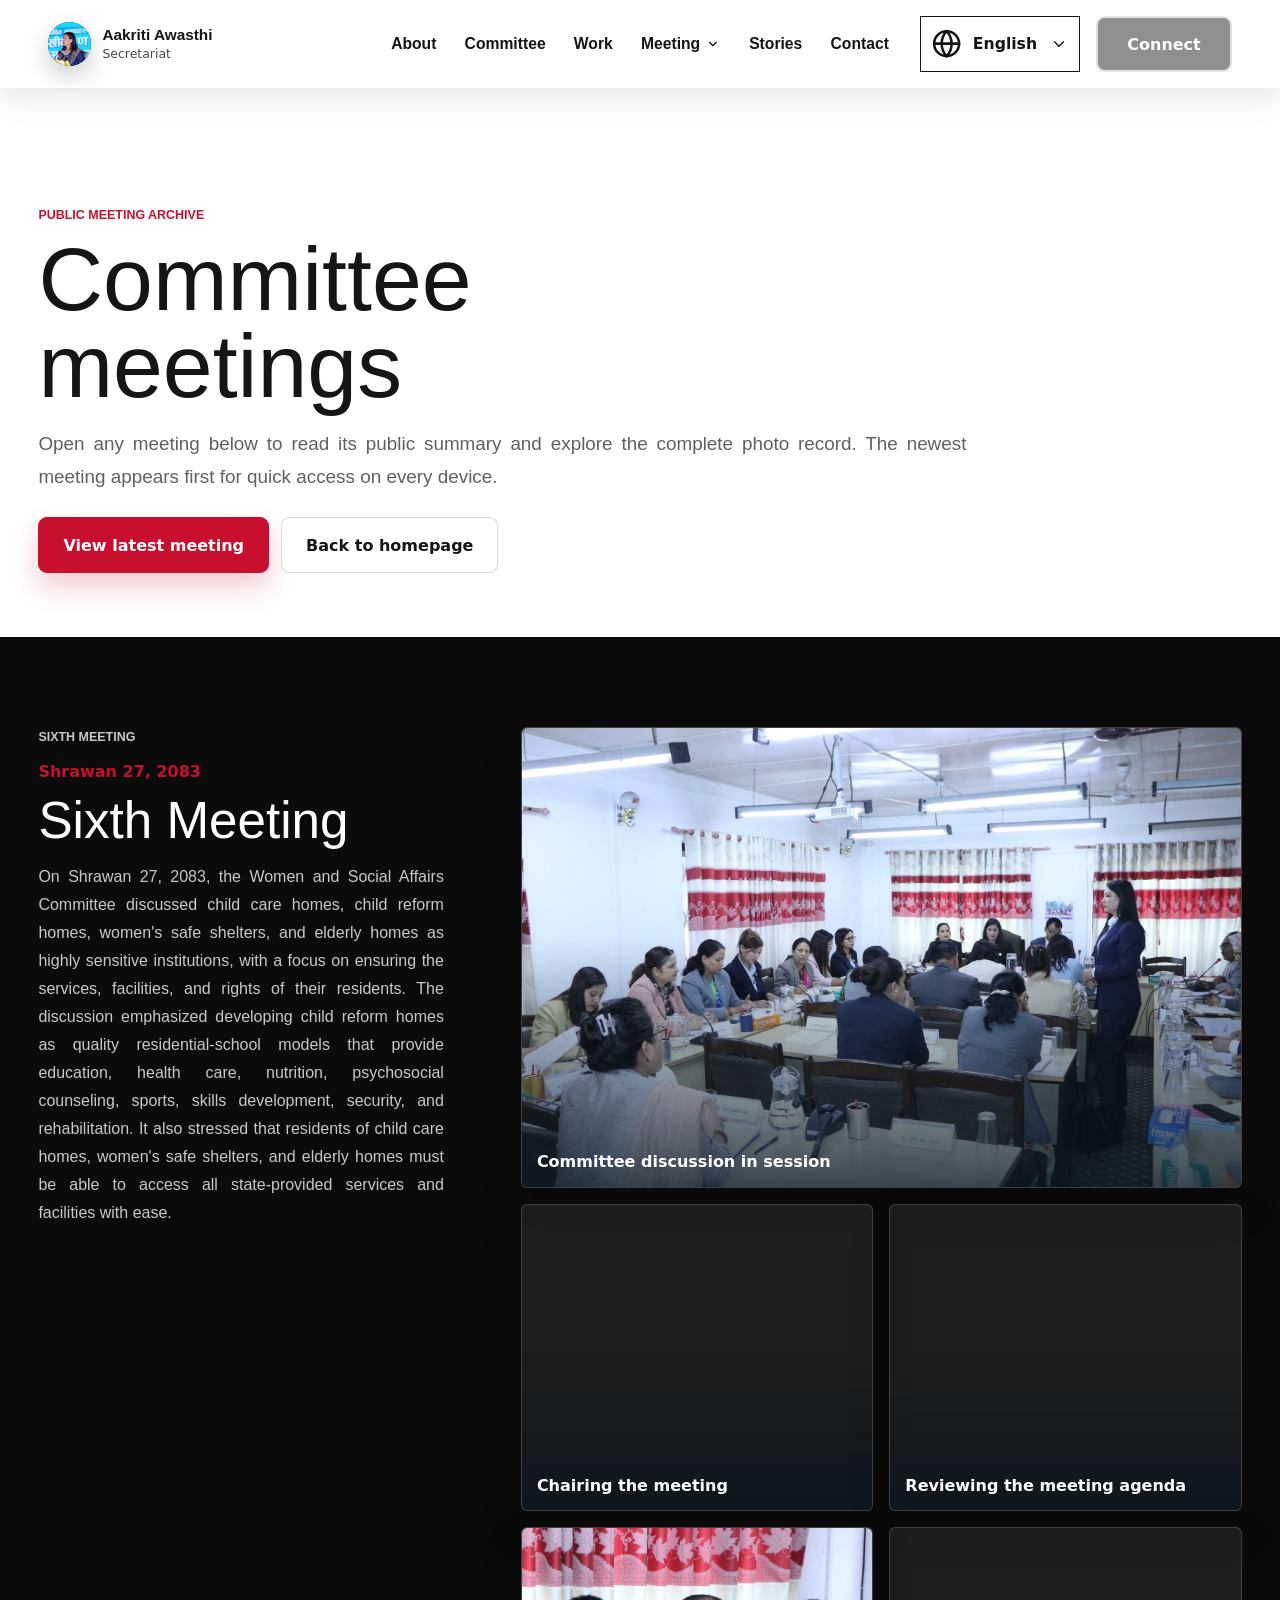
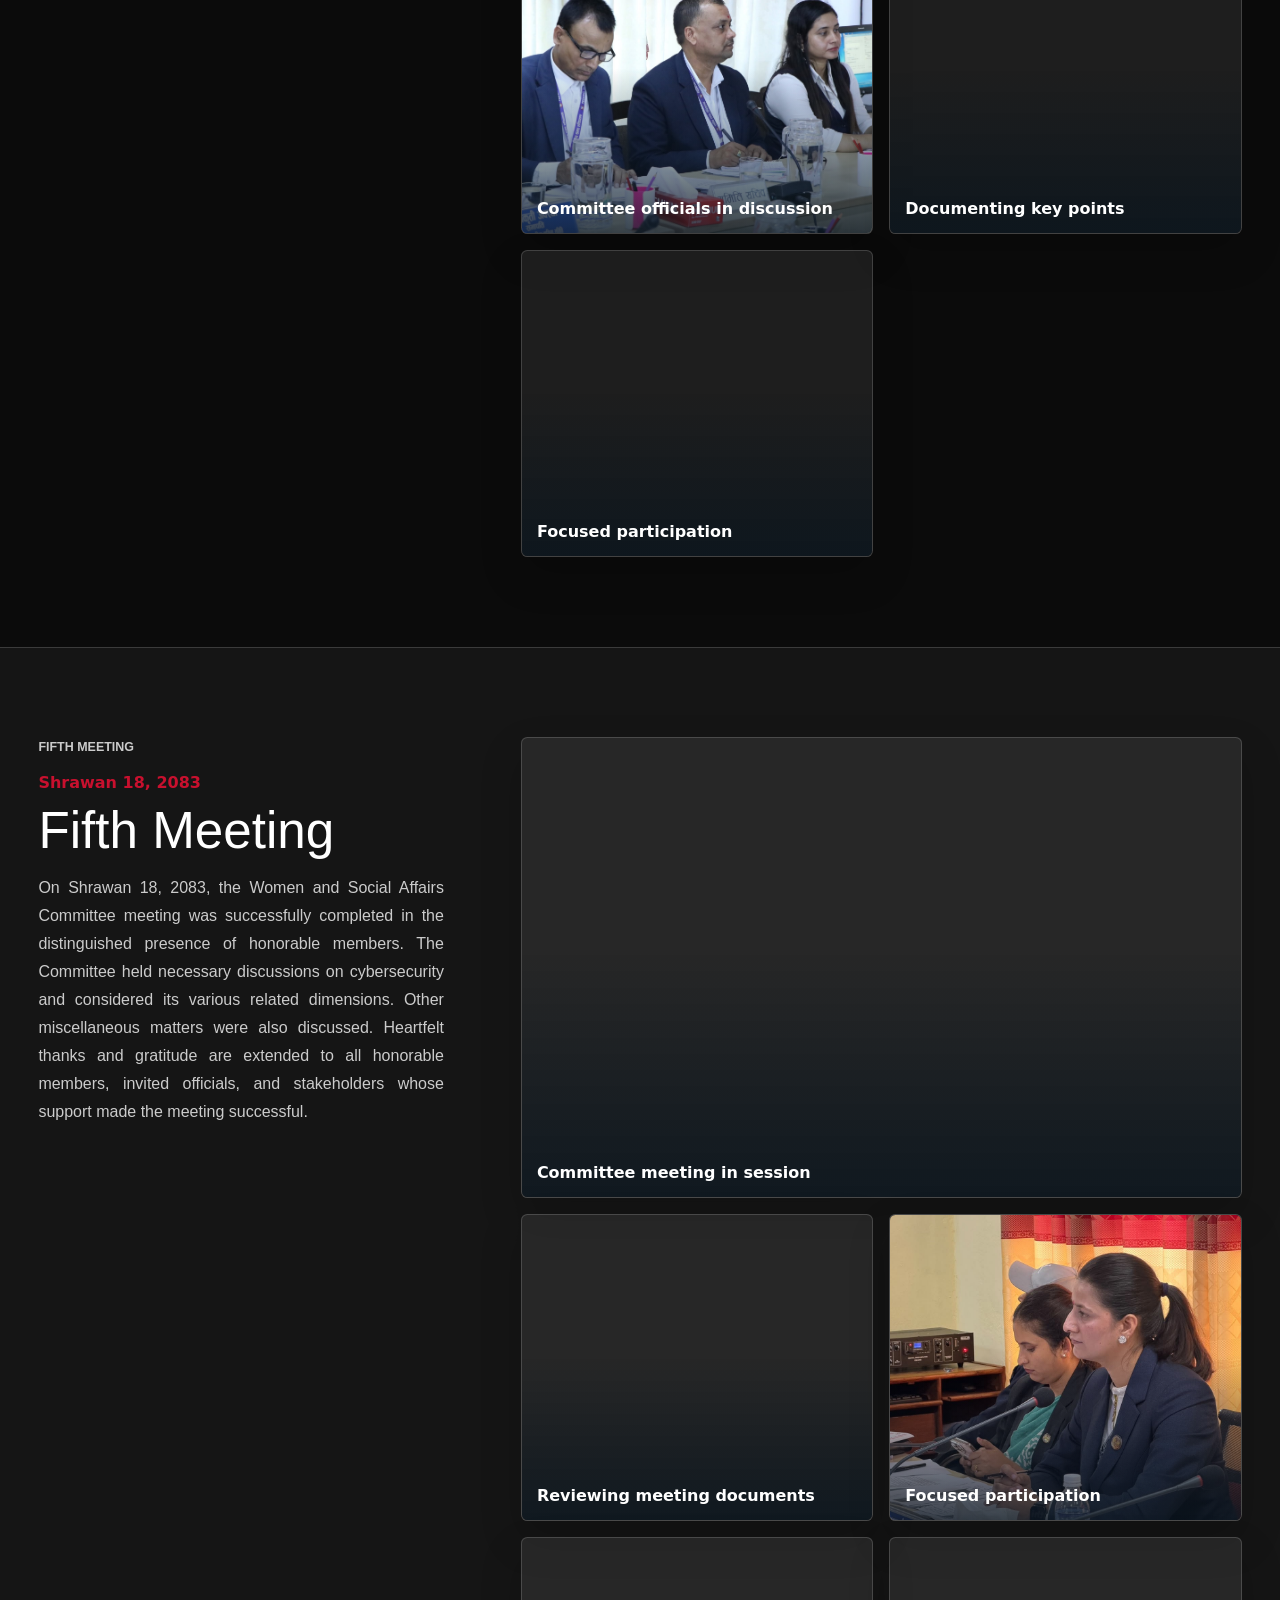
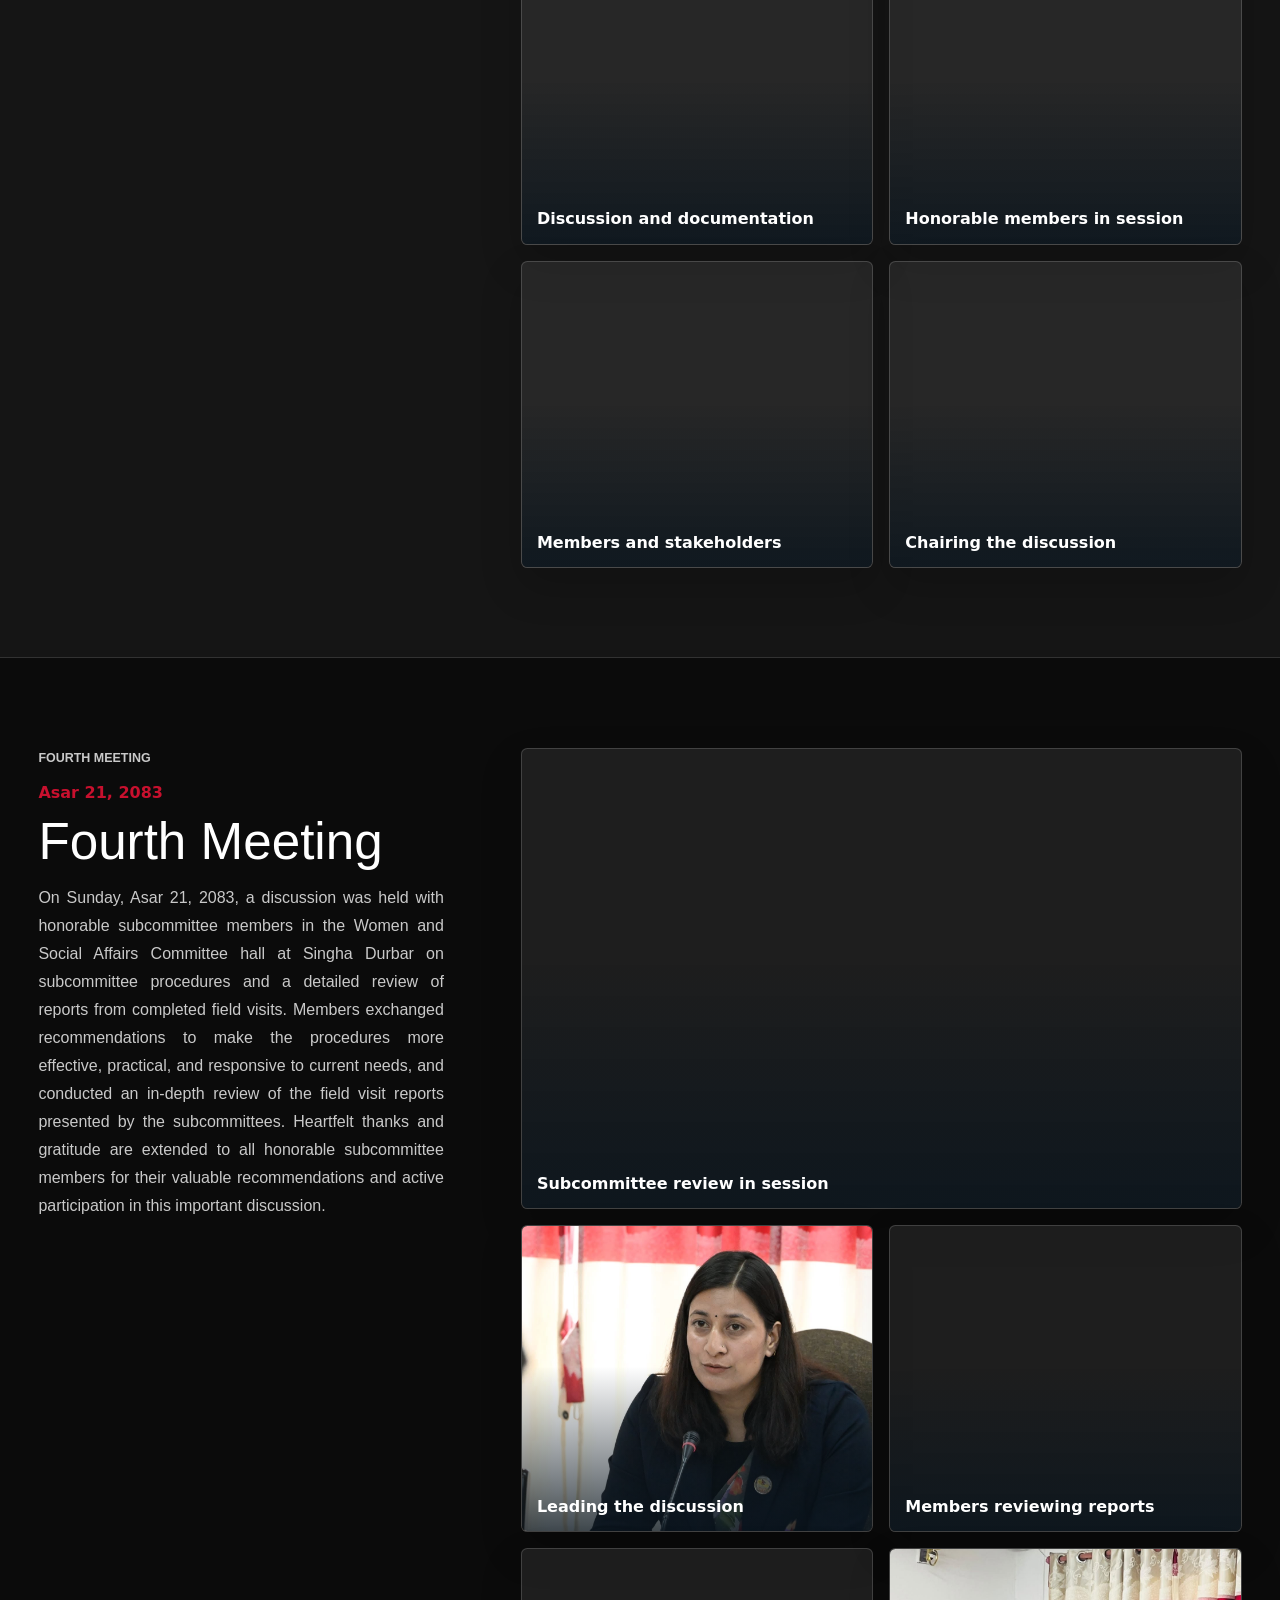
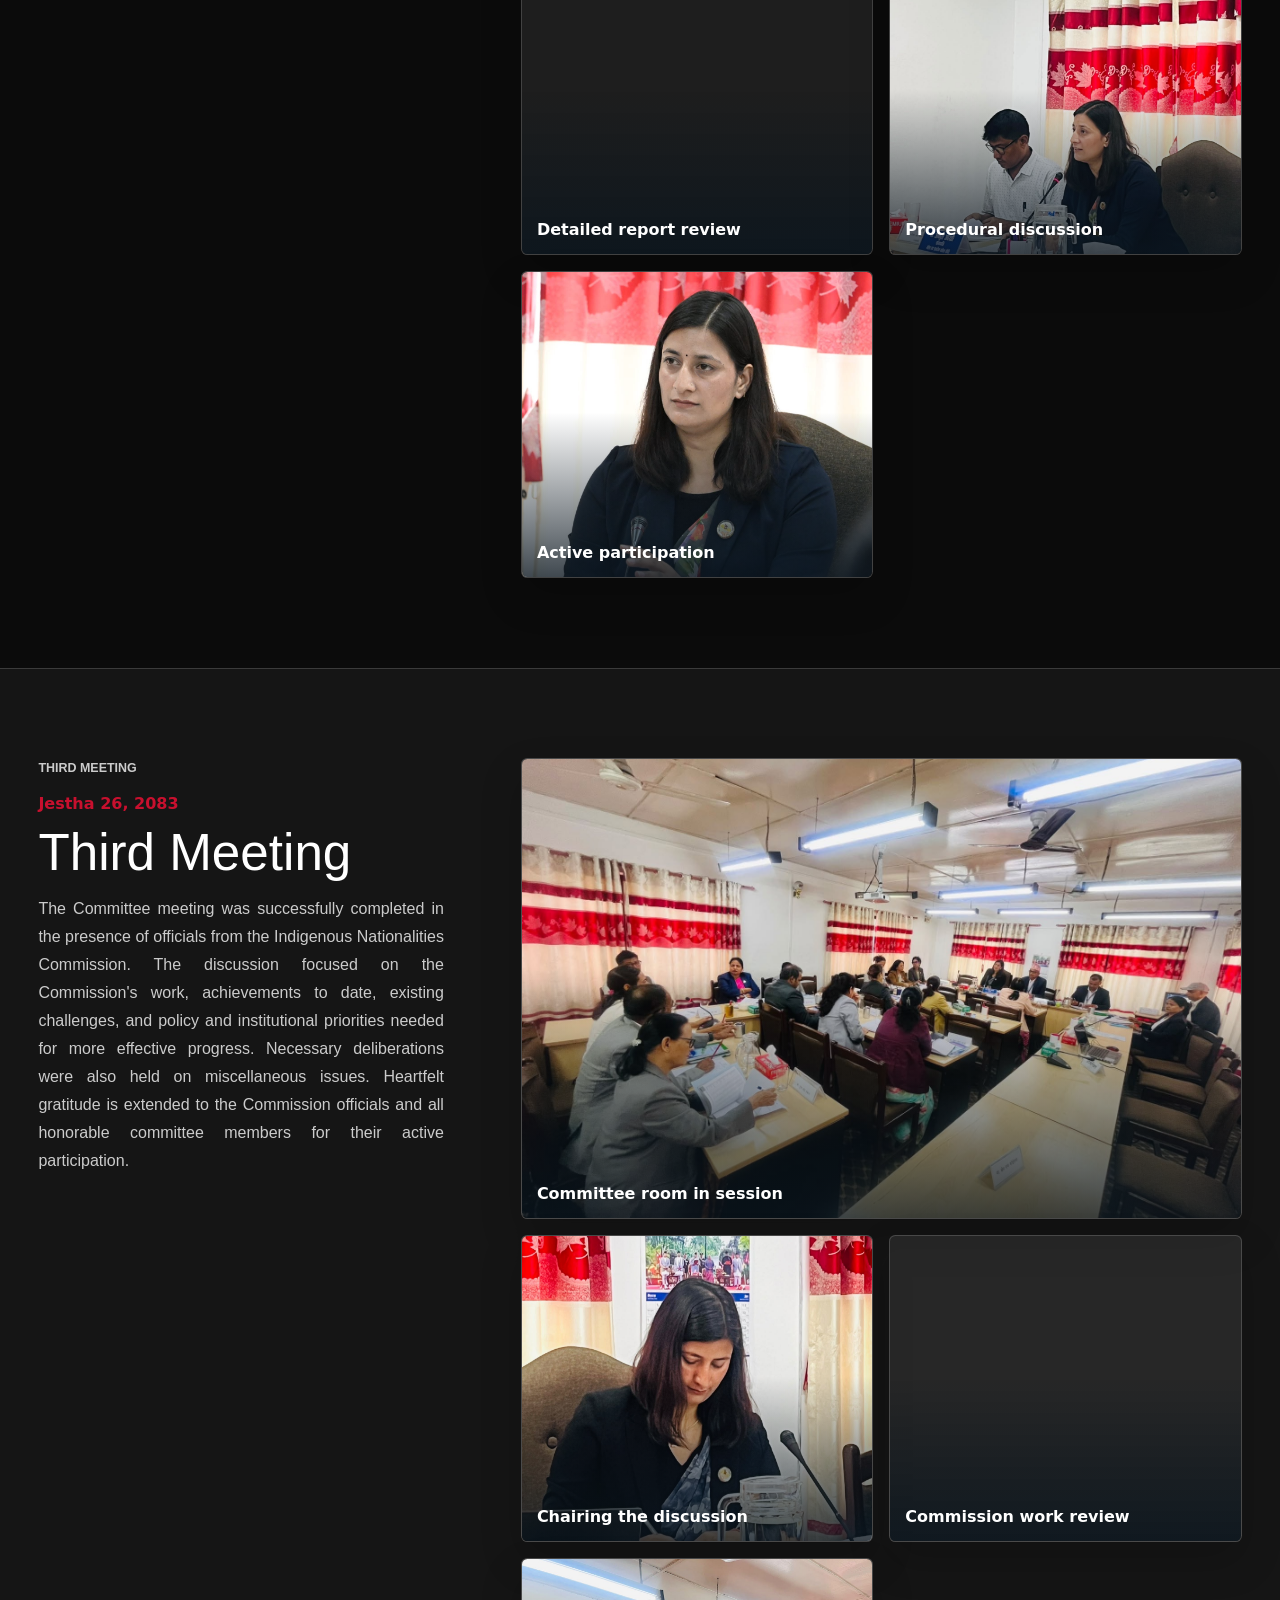
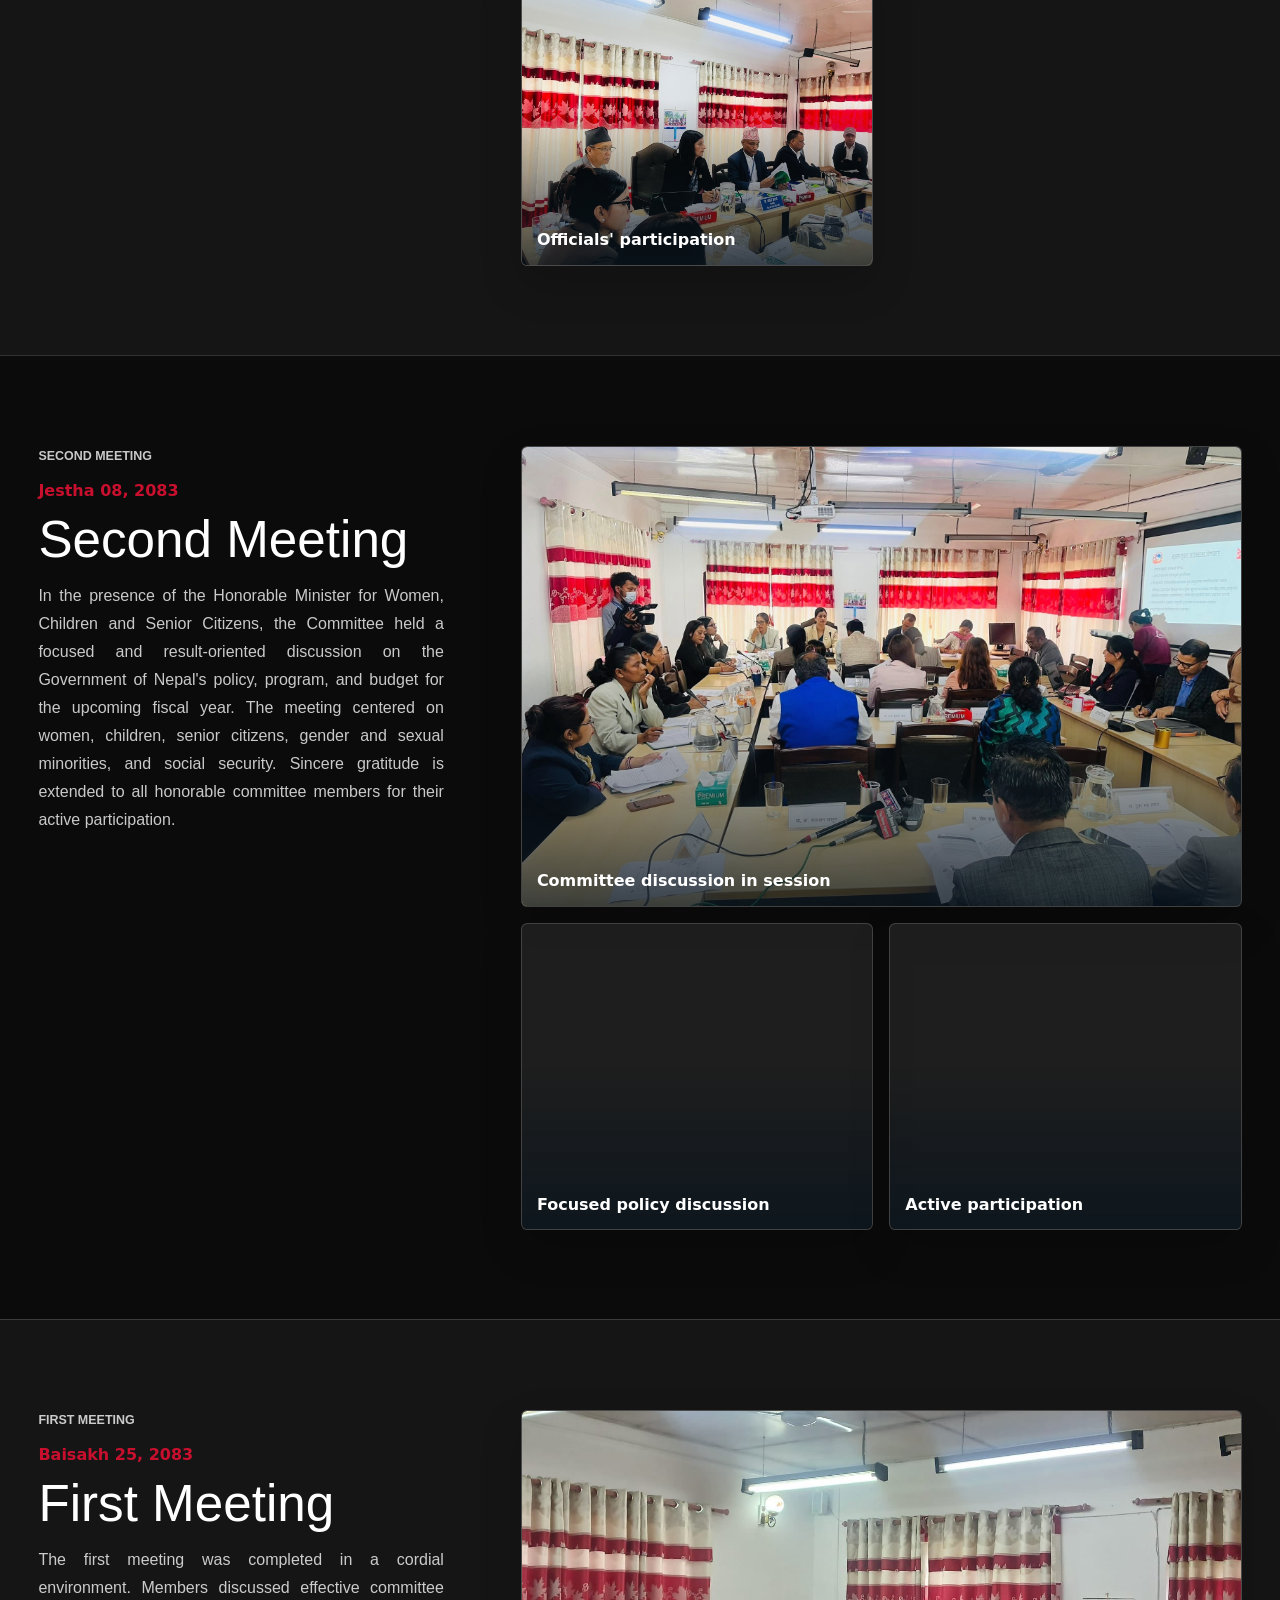
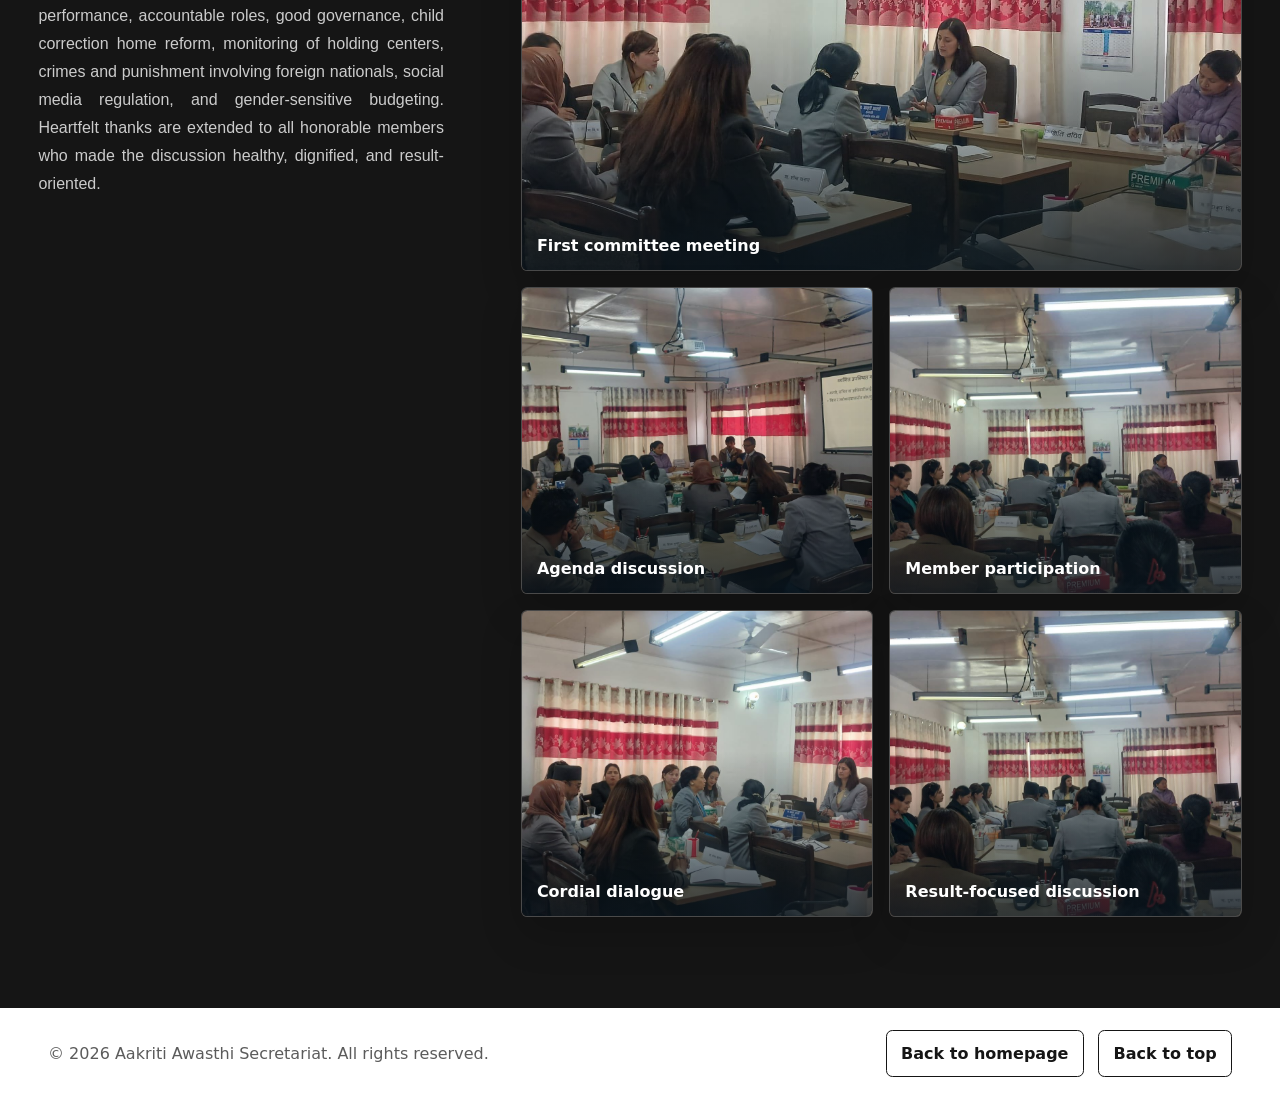
==== commit 4785a779: "Center desktop navigation" ====
--- a/meetings.html
+++ b/meetings.html
@@ -11,7 +11,7 @@
     <link rel="icon" type="image/png" sizes="32x32" href="assets/favicon-32.png" />
     <link rel="icon" type="image/png" sizes="512x512" href="assets/favicon.png" />
     <link rel="apple-touch-icon" href="assets/apple-touch-icon.png" />
-    <link rel="stylesheet" href="styles.css?v=20260827-5" />
+    <link rel="stylesheet" href="styles.css?v=20260827-6" />
   </head>
   <body class="meeting-detail-page" id="top">
     <header class="site-header is-scrolled" data-header>
--- a/styles.css
+++ b/styles.css
@@ -3085,6 +3085,14 @@
   }
 }
 
+@media (min-width: 1181px) {
+  .nav-links {
+    position: absolute;
+    left: 50%;
+    transform: translateX(-50%);
+  }
+}
+
 @media (max-width: 840px) {
   .site-header {
     grid-template-columns: minmax(0, 1fr) 7.85rem 3.4rem;
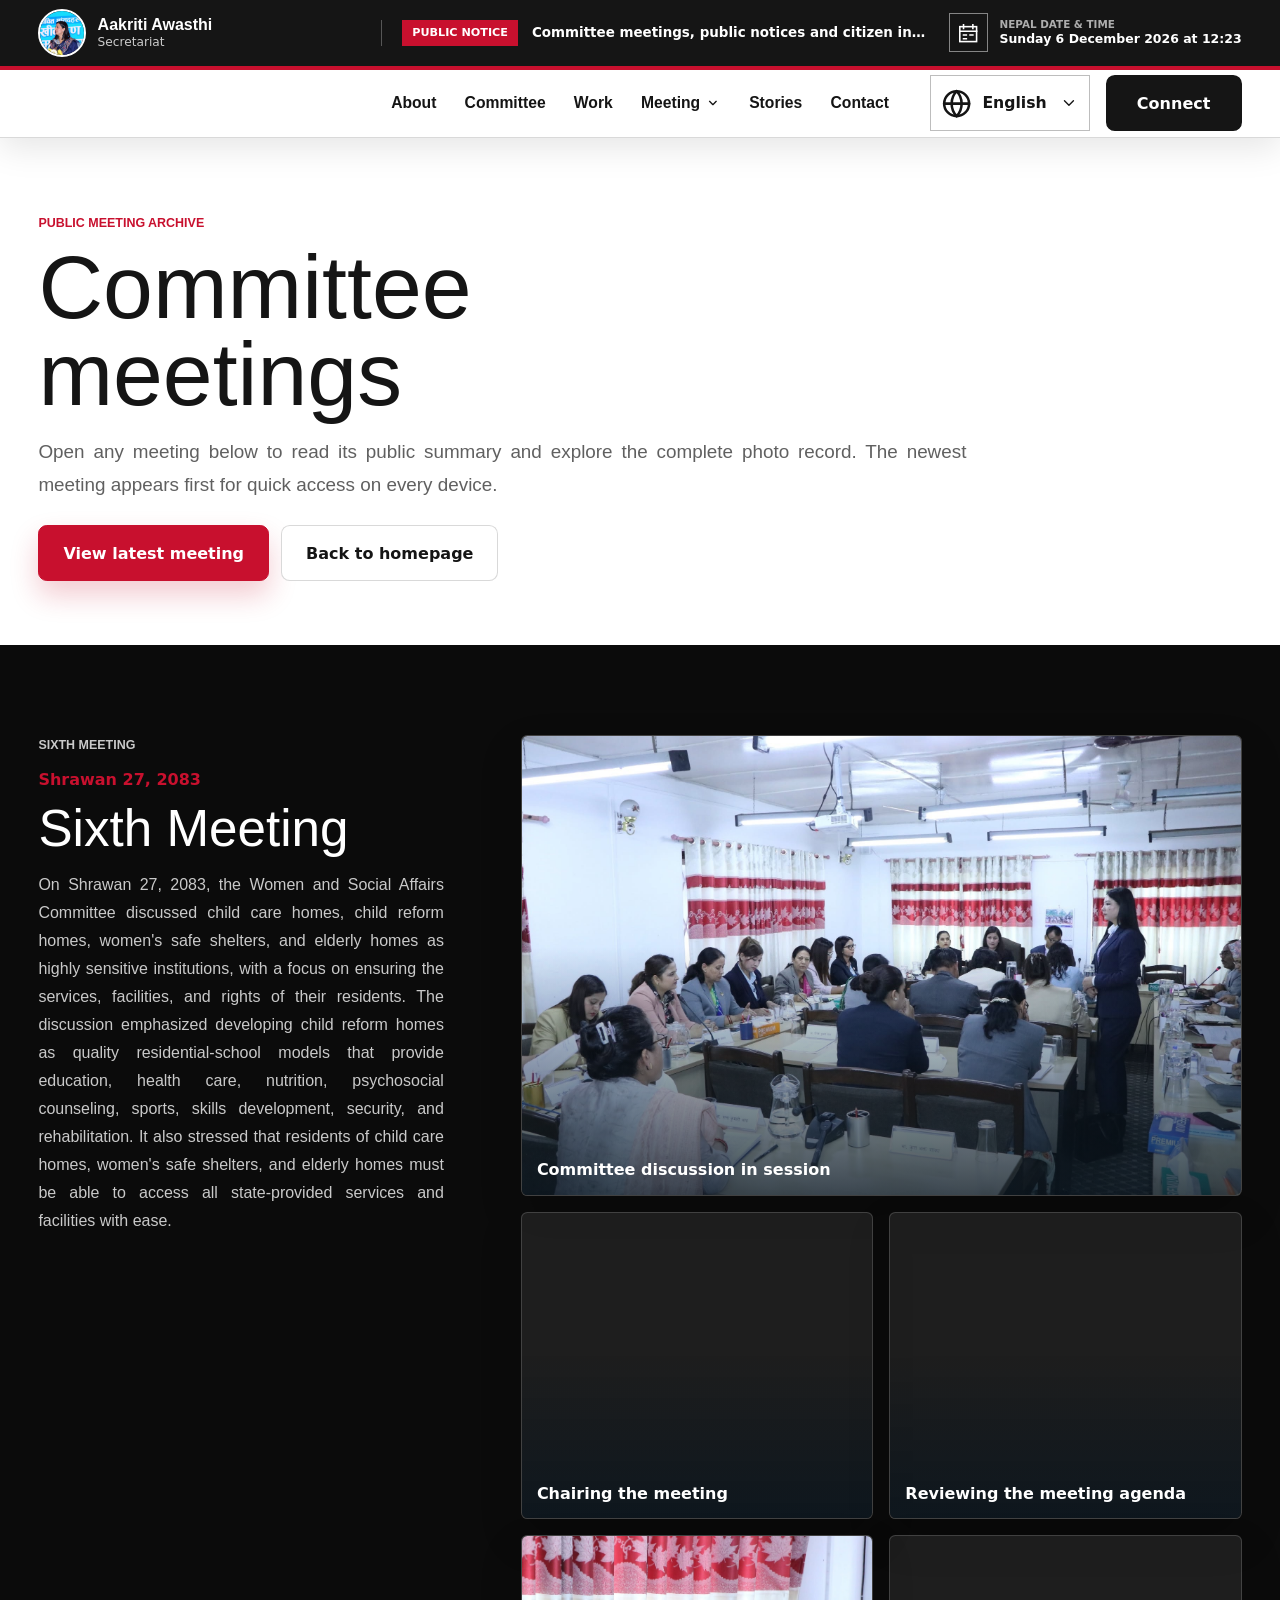
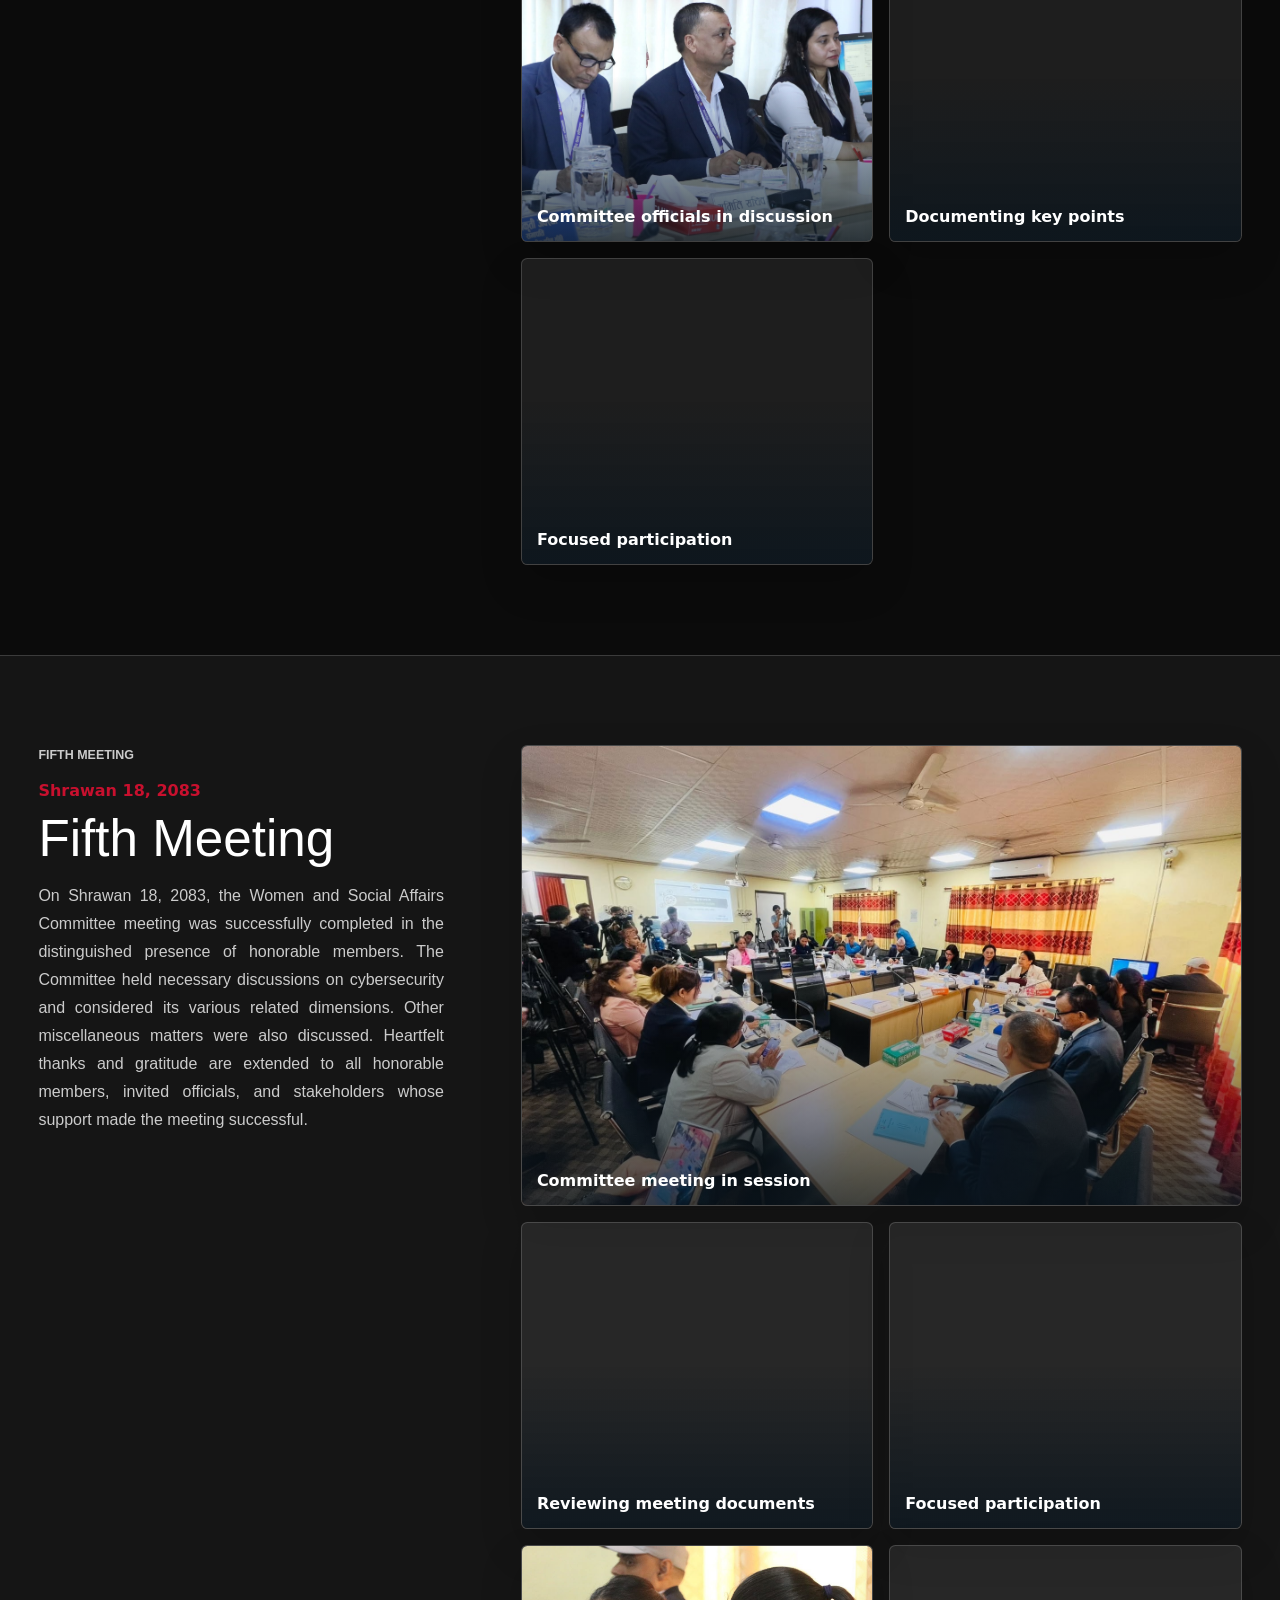
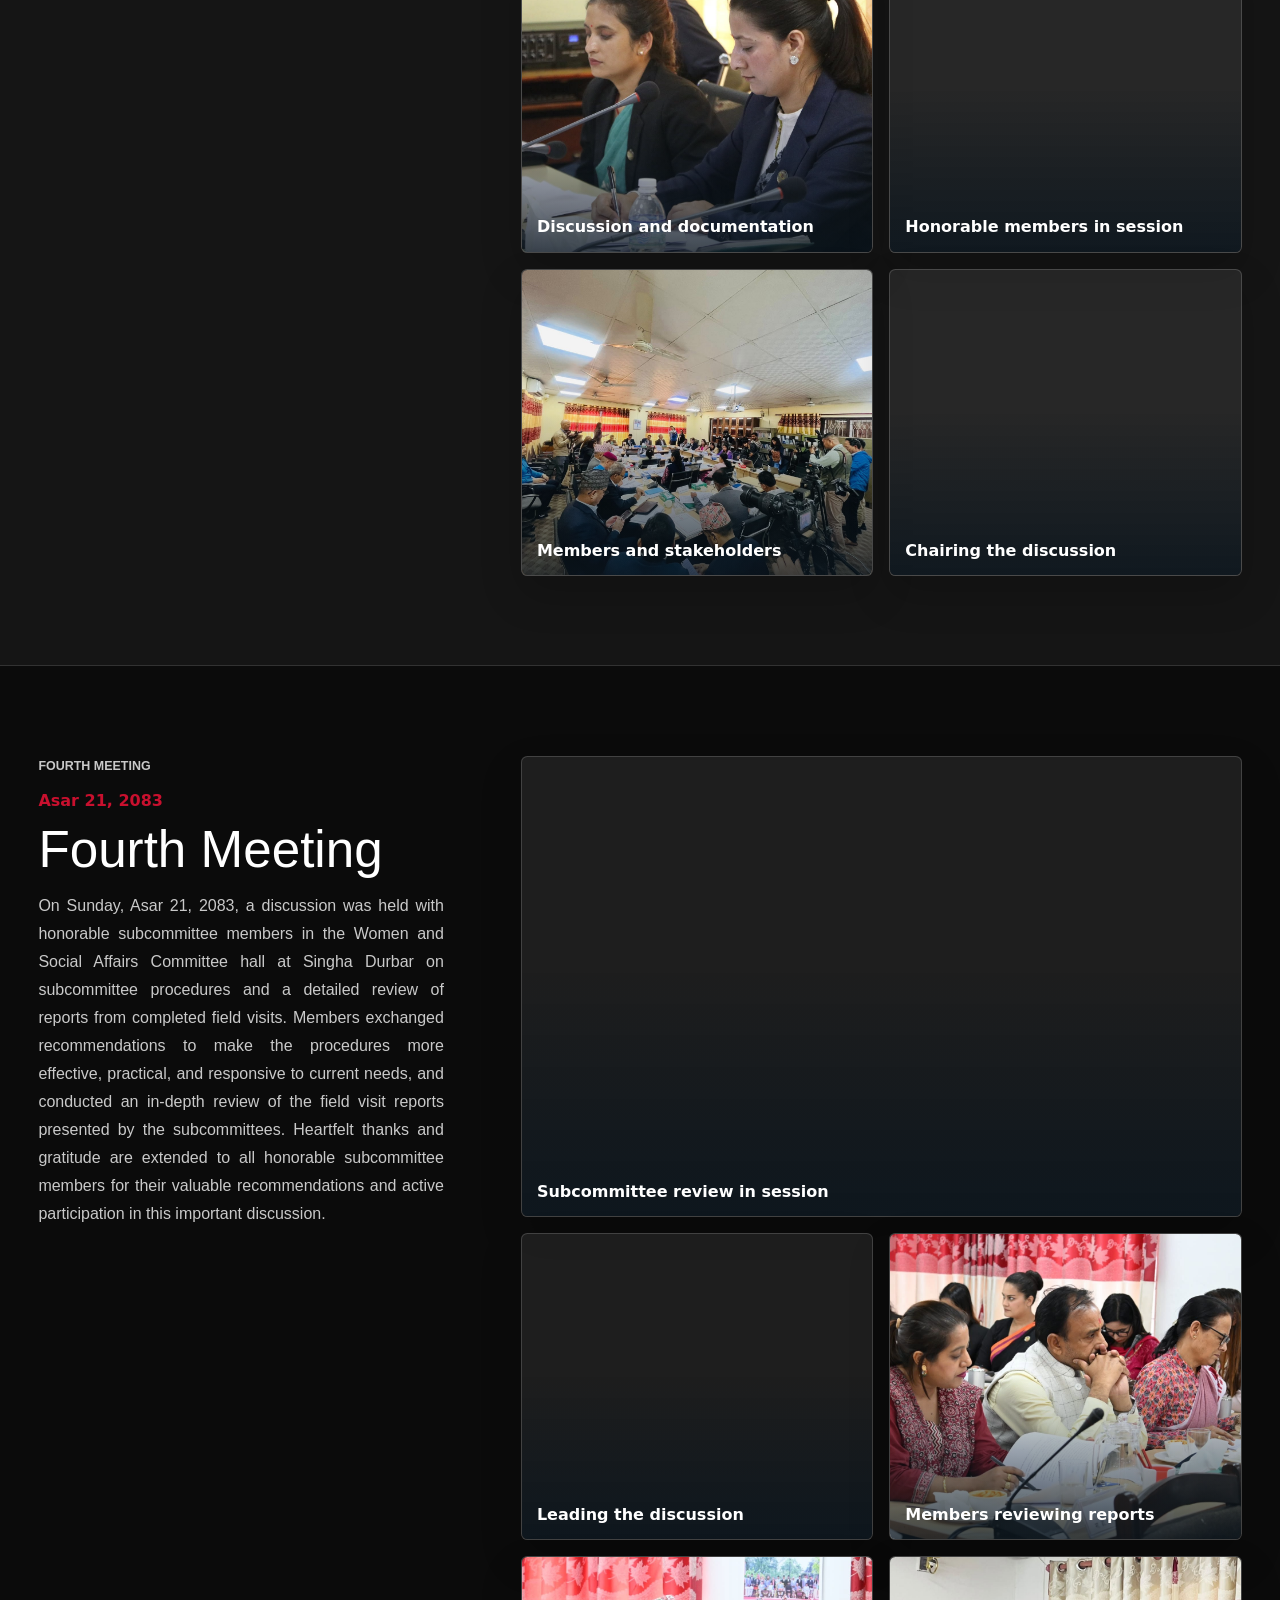
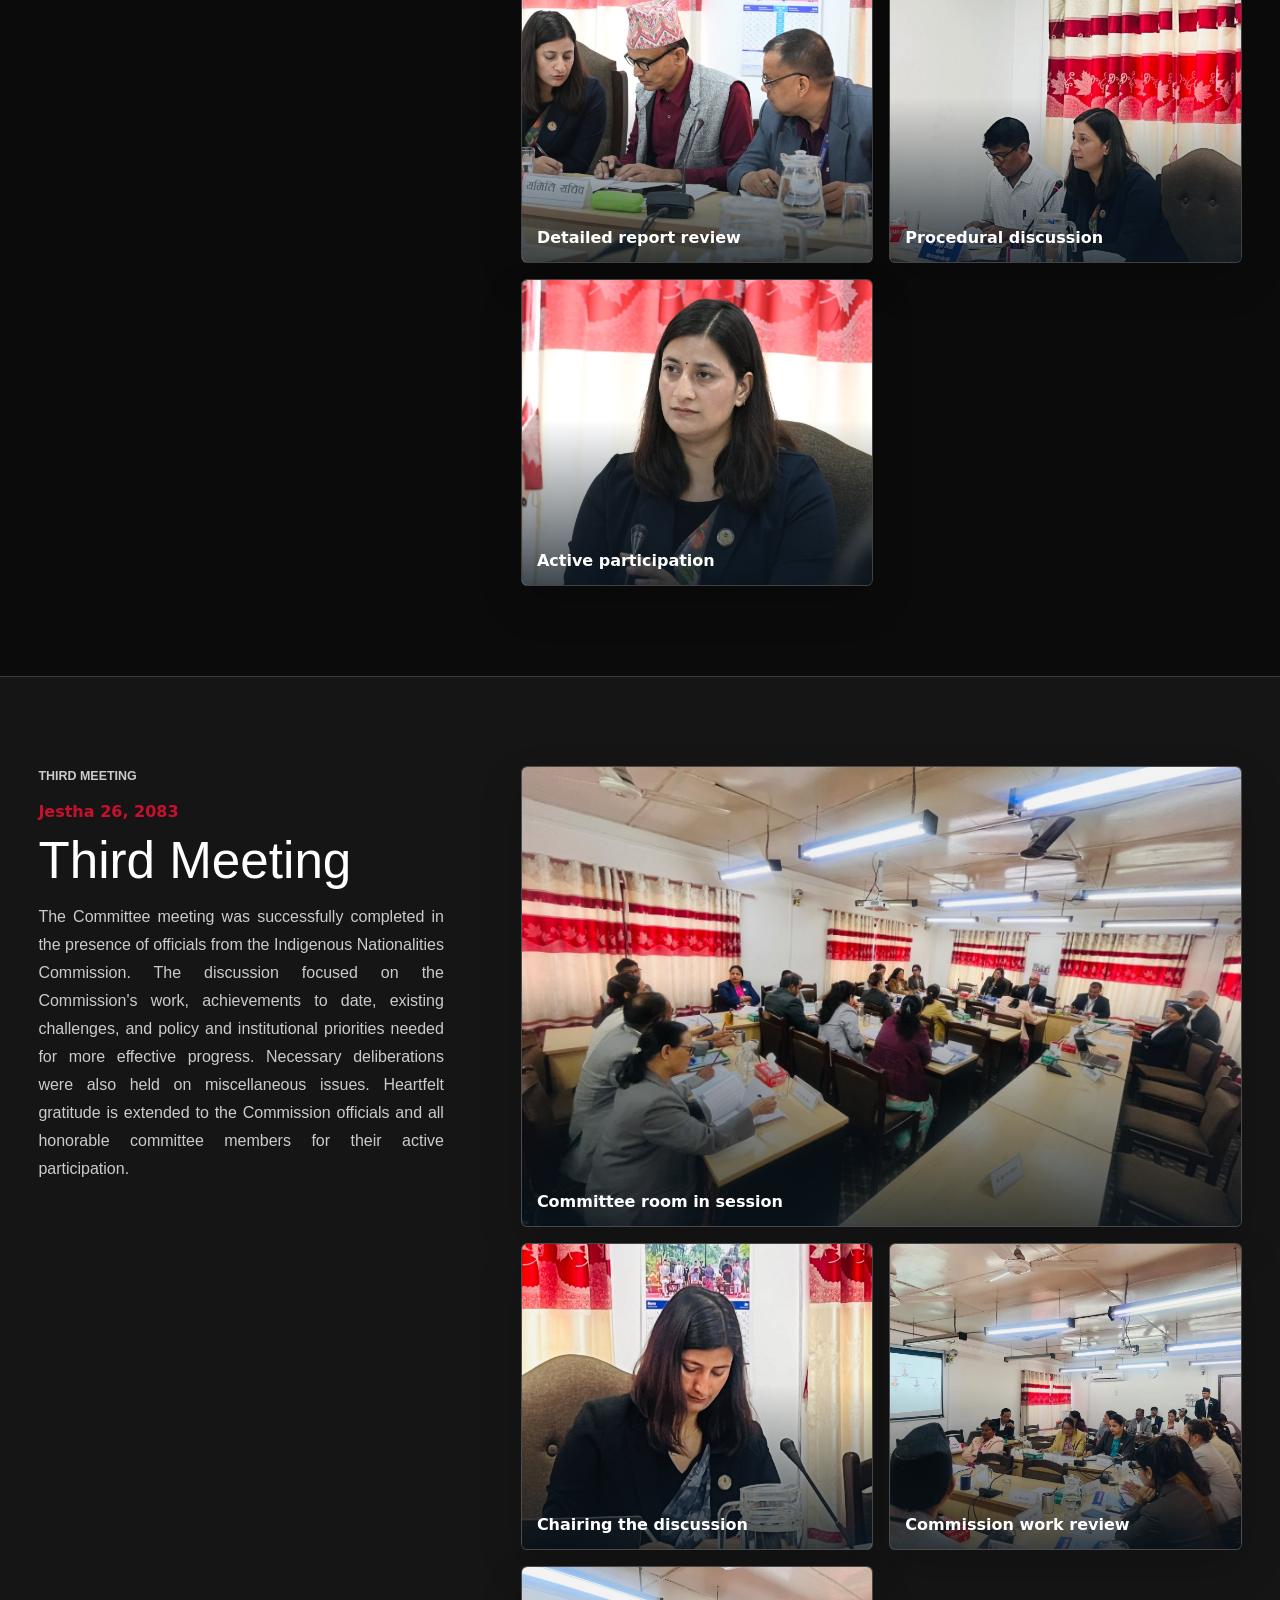
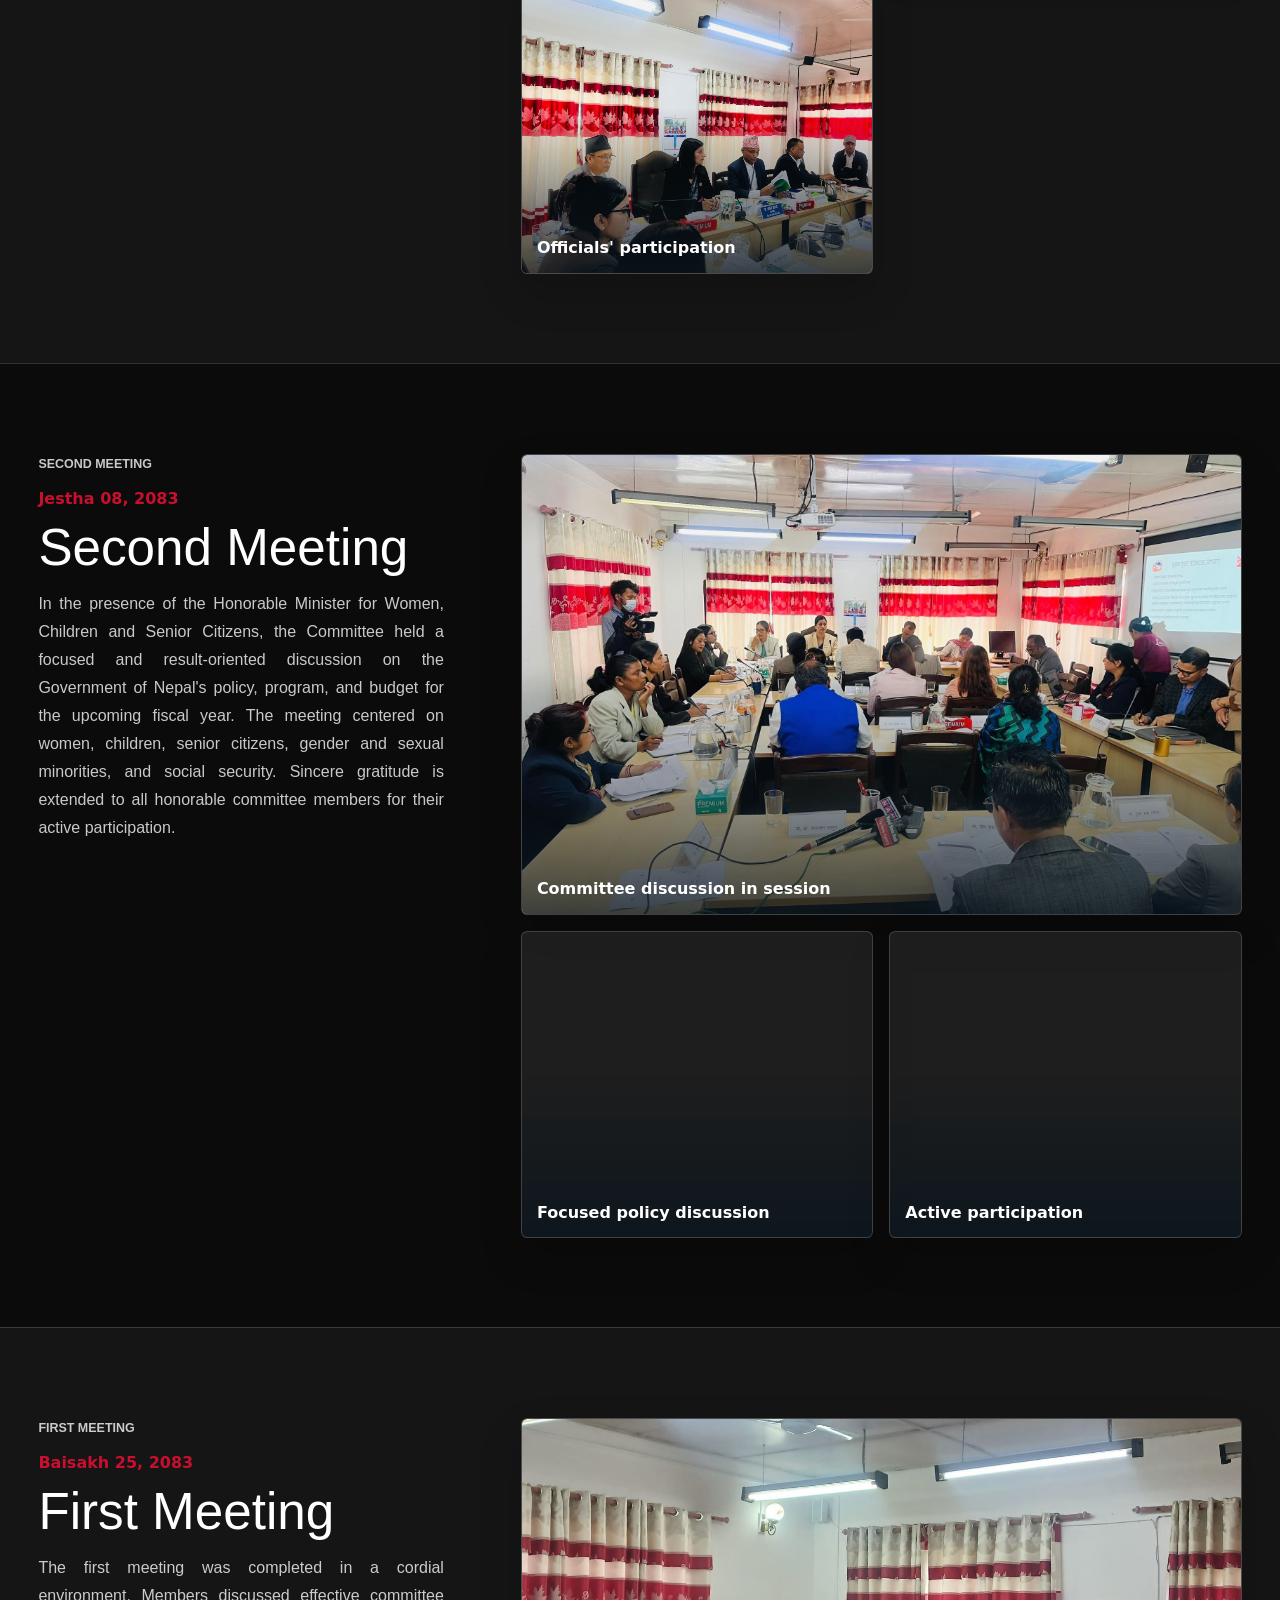
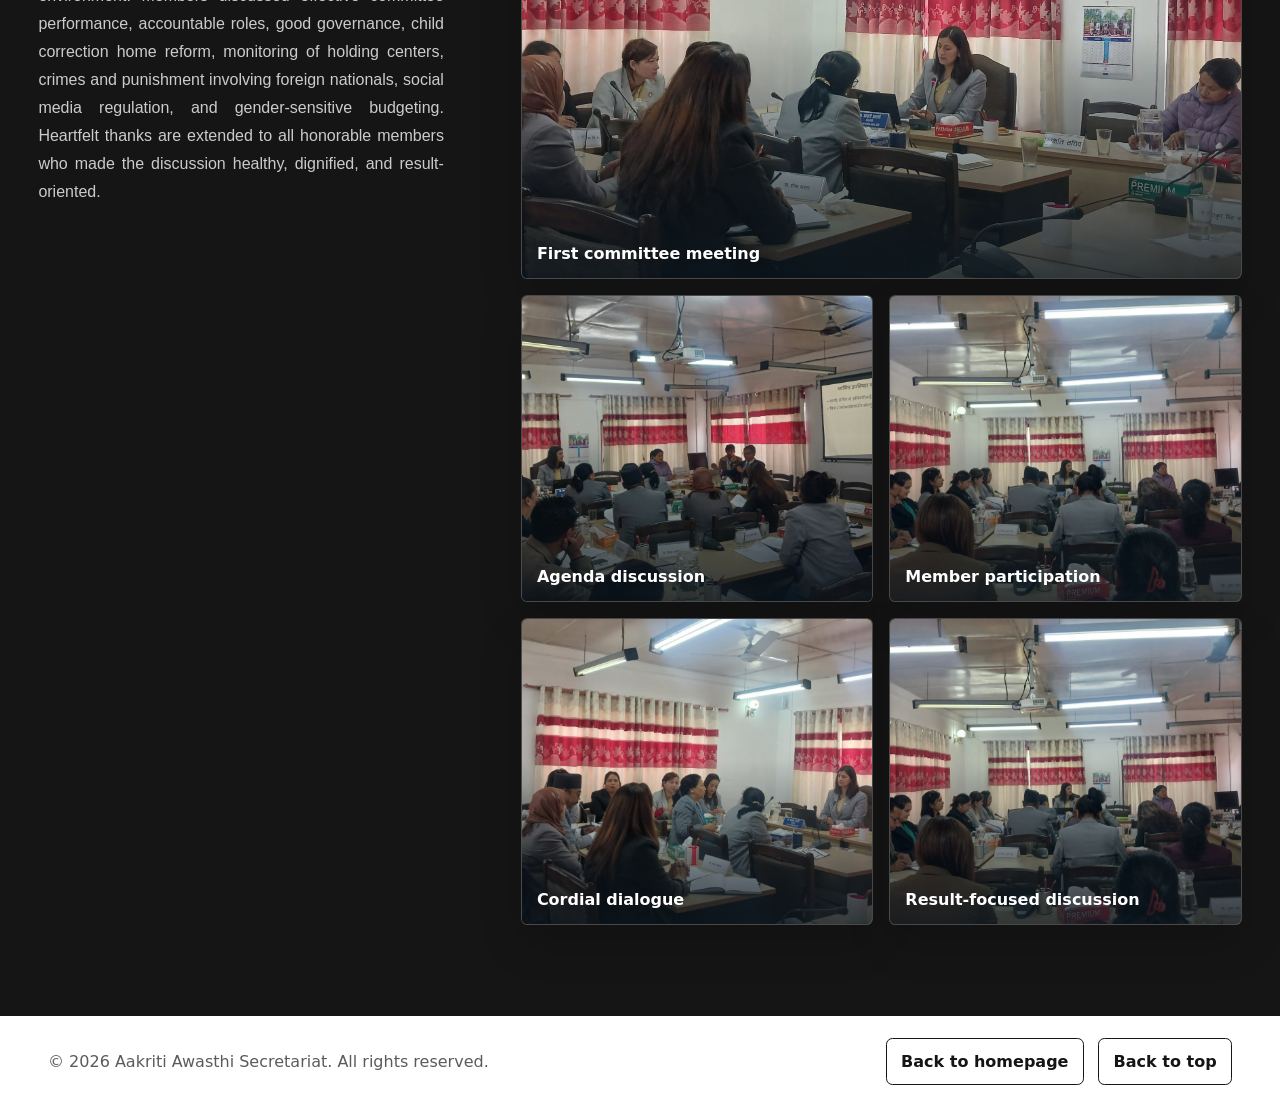
==== commit 26316abd: "Redesign the site header with live Nepal time" ====
--- a/meetings.html
+++ b/meetings.html
@@ -11,11 +11,12 @@
     <link rel="icon" type="image/png" sizes="32x32" href="assets/favicon-32.png" />
     <link rel="icon" type="image/png" sizes="512x512" href="assets/favicon.png" />
     <link rel="apple-touch-icon" href="assets/apple-touch-icon.png" />
-    <link rel="stylesheet" href="styles.css?v=20260827-6" />
+    <link rel="stylesheet" href="styles.css?v=20260827-7" />
   </head>
   <body class="meeting-detail-page" id="top">
     <header class="site-header is-scrolled" data-header>
-      <a class="brand" href="index.html#home" aria-label="Aakriti Awasthi Secretariat home">
+      <div class="header-masthead">
+        <a class="brand" href="index.html#home" aria-label="Aakriti Awasthi Secretariat home">
         <span class="brand-mark">
           <img src="assets/profileaakriti.jpg" alt="" />
         </span>
@@ -23,7 +24,31 @@
           <strong data-en="Aakriti Awasthi" data-ne="आकृती अवस्थी">Aakriti Awasthi</strong>
           <small data-en="Secretariat" data-ne="सचिवालय">Secretariat</small>
         </span>
-      </a>
+        </a>
+
+        <div class="header-notice" aria-label="Public information">
+          <strong data-en="Public Notice" data-ne="सार्वजनिक सूचना">Public Notice</strong>
+          <span
+            data-en="Committee meetings, public notices and citizen information"
+            data-ne="समितिका बैठक, सार्वजनिक सूचना तथा नागरिक जानकारी"
+          >Committee meetings, public notices and citizen information</span>
+        </div>
+
+        <div class="header-live">
+          <span class="header-live-icon" aria-hidden="true">
+            <svg viewBox="0 0 24 24" focusable="false">
+              <rect x="3" y="5" width="18" height="16" />
+              <path d="M7 3v4M17 3v4M3 10h18M7 14h3M14 14h3M7 18h3" />
+            </svg>
+          </span>
+          <span>
+            <small data-en="Nepal date & time" data-ne="नेपाल मिति र समय">Nepal date &amp; time</small>
+            <time data-live-date datetime="">Loading date...</time>
+          </span>
+        </div>
+      </div>
+
+      <div class="header-nav-row">
 
       <nav class="nav-links" id="main-navigation" aria-label="Main navigation">
         <a href="index.html#about" data-en="About" data-ne="परिचय">About</a>
@@ -179,7 +204,8 @@
         <span></span>
       </button>
 
-      <a class="header-action" href="index.html#contact" data-en="Connect" data-ne="जोडिनुहोस्">Connect</a>
+        <a class="header-action" href="index.html#contact" data-en="Connect" data-ne="जोडिनुहोस्">Connect</a>
+      </div>
     </header>
 
     <main class="meeting-detail-main">
@@ -472,6 +498,6 @@
       </div>
     </footer>
 
-    <script src="script.js"></script>
+    <script src="script.js?v=20260827-1"></script>
   </body>
 </html>
--- a/styles.css
+++ b/styles.css
@@ -2912,6 +2912,372 @@
   }
 }
 
+/* Two-tier public information header */
+.site-header,
+.site-header.is-scrolled,
+.meeting-detail-page .site-header {
+  display: block;
+  height: auto;
+  padding: 0;
+  color: #151515;
+  background: #ffffff;
+  box-shadow: 0 8px 24px rgba(0, 0, 0, 0.12);
+  backdrop-filter: none;
+}
+
+.header-masthead {
+  display: grid;
+  grid-template-columns: minmax(15rem, 1fr) minmax(22rem, 1.7fr) minmax(17rem, auto);
+  align-items: center;
+  gap: 1.25rem;
+  min-height: 4.35rem;
+  padding: 0.55rem clamp(1rem, 3vw, 3rem);
+  color: #ffffff;
+  background: #151515;
+  border-bottom: 4px solid #c8102e;
+}
+
+.header-masthead .brand {
+  width: fit-content;
+  color: #ffffff;
+}
+
+.header-masthead .brand-mark {
+  width: 3rem;
+  height: 3rem;
+  border: 2px solid #ffffff;
+  border-radius: 50%;
+  background: #ffffff;
+  box-shadow: none;
+}
+
+.header-masthead .brand strong {
+  font-size: 1rem;
+  font-weight: 750;
+}
+
+.header-masthead .brand small {
+  font-size: 0.76rem;
+  opacity: 0.78;
+}
+
+.header-notice {
+  display: grid;
+  grid-template-columns: auto minmax(0, 1fr);
+  align-items: center;
+  gap: 0.85rem;
+  min-width: 0;
+  padding-left: 1.25rem;
+  border-left: 1px solid rgba(255, 255, 255, 0.28);
+}
+
+.header-notice strong {
+  padding: 0.48rem 0.65rem;
+  color: #ffffff;
+  background: #c8102e;
+  font-size: 0.7rem;
+  font-weight: 850;
+  line-height: 1;
+  text-transform: uppercase;
+  white-space: nowrap;
+}
+
+.header-notice span {
+  overflow: hidden;
+  font-size: 0.84rem;
+  font-weight: 650;
+  line-height: 1.35;
+  text-overflow: ellipsis;
+  white-space: nowrap;
+}
+
+.header-live {
+  justify-self: end;
+  display: flex;
+  align-items: center;
+  gap: 0.7rem;
+  min-width: 0;
+  text-align: left;
+}
+
+.header-live-icon {
+  display: grid;
+  flex: 0 0 2.45rem;
+  width: 2.45rem;
+  height: 2.45rem;
+  place-items: center;
+  color: #ffffff;
+  border: 1px solid rgba(255, 255, 255, 0.48);
+}
+
+.header-live-icon svg {
+  width: 1.4rem;
+  height: 1.4rem;
+  fill: none;
+  stroke: currentColor;
+  stroke-linecap: square;
+  stroke-linejoin: miter;
+  stroke-width: 1.7;
+}
+
+.header-live small,
+.header-live time {
+  display: block;
+}
+
+.header-live small {
+  margin-bottom: 0.15rem;
+  color: rgba(255, 255, 255, 0.65);
+  font-size: 0.65rem;
+  font-weight: 750;
+  line-height: 1;
+  text-transform: uppercase;
+}
+
+.header-live time {
+  color: #ffffff;
+  font-size: 0.78rem;
+  font-weight: 800;
+  line-height: 1.25;
+  white-space: nowrap;
+}
+
+.header-nav-row {
+  position: relative;
+  display: flex;
+  align-items: center;
+  gap: 1rem;
+  min-height: 4.15rem;
+  padding: 0.35rem clamp(1rem, 3vw, 3rem);
+  color: #151515;
+  background: #ffffff;
+  border-bottom: 1px solid rgba(21, 21, 21, 0.16);
+}
+
+.header-nav-row .nav-links {
+  color: #151515;
+  text-shadow: none;
+}
+
+.header-nav-row .language-switcher {
+  margin-left: auto;
+}
+
+.header-nav-row .language-current {
+  border-color: rgba(21, 21, 21, 0.28);
+  background: #ffffff;
+  box-shadow: none;
+}
+
+.header-nav-row .header-action,
+.header-nav-row .is-scrolled .header-action {
+  color: #ffffff;
+  border-color: #151515;
+  background: #151515;
+}
+
+@media (min-width: 1181px) {
+  .header-nav-row .nav-links {
+    position: absolute;
+    left: 50%;
+    transform: translateX(-50%);
+  }
+}
+
+@media (min-width: 841px) {
+  .hero {
+    padding-top: 11rem;
+  }
+
+  .hero-nepal-flag {
+    top: clamp(9.6rem, 11vw, 11rem);
+  }
+
+  .meeting-detail-main {
+    padding-top: 8.5rem;
+  }
+}
+
+@media (min-width: 841px) and (max-width: 1180px) {
+  .header-masthead {
+    grid-template-columns: minmax(14rem, 0.9fr) minmax(16rem, 1.4fr) minmax(15rem, auto);
+    gap: 0.8rem;
+  }
+
+  .header-notice {
+    gap: 0.55rem;
+    padding-left: 0.8rem;
+  }
+
+  .header-notice span {
+    font-size: 0.75rem;
+  }
+
+  .header-nav-row {
+    gap: 0.55rem;
+  }
+
+  .header-nav-row .nav-links {
+    gap: 0.1rem;
+  }
+
+  .header-nav-row .language-switcher {
+    flex-basis: 8.7rem;
+    width: 8.7rem;
+  }
+
+  .header-nav-row .header-action {
+    flex-basis: 7.2rem;
+    width: 7.2rem;
+    padding-inline: 0.8rem;
+  }
+}
+
+@media (max-width: 840px) {
+  .site-header,
+  .site-header.is-scrolled {
+    position: absolute;
+    display: block;
+    height: auto;
+    padding: 0;
+  }
+
+  .meeting-detail-page .site-header {
+    position: fixed;
+  }
+
+  .header-masthead {
+    grid-template-columns: minmax(0, 1fr) minmax(9.5rem, auto);
+    gap: 0.7rem;
+    min-height: 3.85rem;
+    padding: 0.48rem 1rem;
+    border-bottom-width: 3px;
+  }
+
+  .header-masthead .brand-mark {
+    width: 2.7rem;
+    height: 2.7rem;
+  }
+
+  .header-masthead .brand {
+    order: 0;
+  }
+
+  .header-masthead .brand strong {
+    font-size: 0.9rem;
+  }
+
+  .header-masthead .brand small {
+    font-size: 0.7rem;
+  }
+
+  .header-notice {
+    display: none;
+  }
+
+  .header-live {
+    gap: 0.45rem;
+    max-width: 12rem;
+  }
+
+  .header-live-icon {
+    flex-basis: 2rem;
+    width: 2rem;
+    height: 2rem;
+  }
+
+  .header-live-icon svg {
+    width: 1.12rem;
+    height: 1.12rem;
+  }
+
+  .header-live small {
+    display: none;
+  }
+
+  .header-live time {
+    font-size: 0.67rem;
+    line-height: 1.3;
+    text-align: right;
+    white-space: normal;
+  }
+
+  .header-nav-row {
+    display: grid;
+    grid-template-columns: minmax(0, 1fr) 7.85rem 3.4rem;
+    gap: 0.65rem;
+    min-height: 4rem;
+    padding: 0.48rem 1rem;
+  }
+
+  .header-nav-row .nav-links {
+    grid-column: 1 / -1;
+    grid-row: 2;
+  }
+
+  .header-nav-row .language-switcher {
+    grid-column: 2;
+    grid-row: 1;
+    width: 7.85rem;
+    margin: 0;
+  }
+
+  .header-nav-row .menu-toggle {
+    grid-column: 3;
+    grid-row: 1;
+  }
+
+  .header-nav-row .header-action {
+    display: none;
+  }
+
+  .hero {
+    padding-top: 10.2rem;
+  }
+
+  .hero-nepal-flag {
+    top: 8.8rem;
+  }
+
+  .meeting-detail-main {
+    padding-top: 8.15rem;
+  }
+}
+
+@media (max-width: 520px) {
+  .header-masthead {
+    grid-template-columns: minmax(0, 1fr) minmax(8.25rem, auto);
+    padding-inline: 0.8rem;
+  }
+
+  .header-nav-row {
+    grid-template-columns: minmax(0, 1fr) 7.85rem 3rem;
+    padding-inline: 0.8rem;
+  }
+
+  .header-live-icon {
+    display: none;
+  }
+
+  .header-live time {
+    max-width: 8.25rem;
+  }
+}
+
+@media (max-width: 390px) {
+  .header-masthead .brand strong {
+    font-size: 0.8rem;
+  }
+
+  .header-masthead .brand small {
+    font-size: 0.64rem;
+  }
+
+  .header-live time {
+    font-size: 0.61rem;
+  }
+}
+
 /* White, red and black visual system */
 :root {
   --ink: #151515;
@@ -4340,3 +4706,26 @@
     transition: none;
   }
 }
+
+/* Keep the two-tier header dimensions above legacy header rules. */
+.site-header,
+.site-header.is-scrolled,
+.meeting-detail-page .site-header {
+  display: block;
+  height: auto;
+  padding: 0;
+}
+
+@media (max-width: 840px) {
+  .site-header,
+  .site-header.is-scrolled {
+    position: absolute;
+    display: block;
+    height: auto;
+    padding: 0;
+  }
+
+  .meeting-detail-page .site-header {
+    position: fixed;
+  }
+}
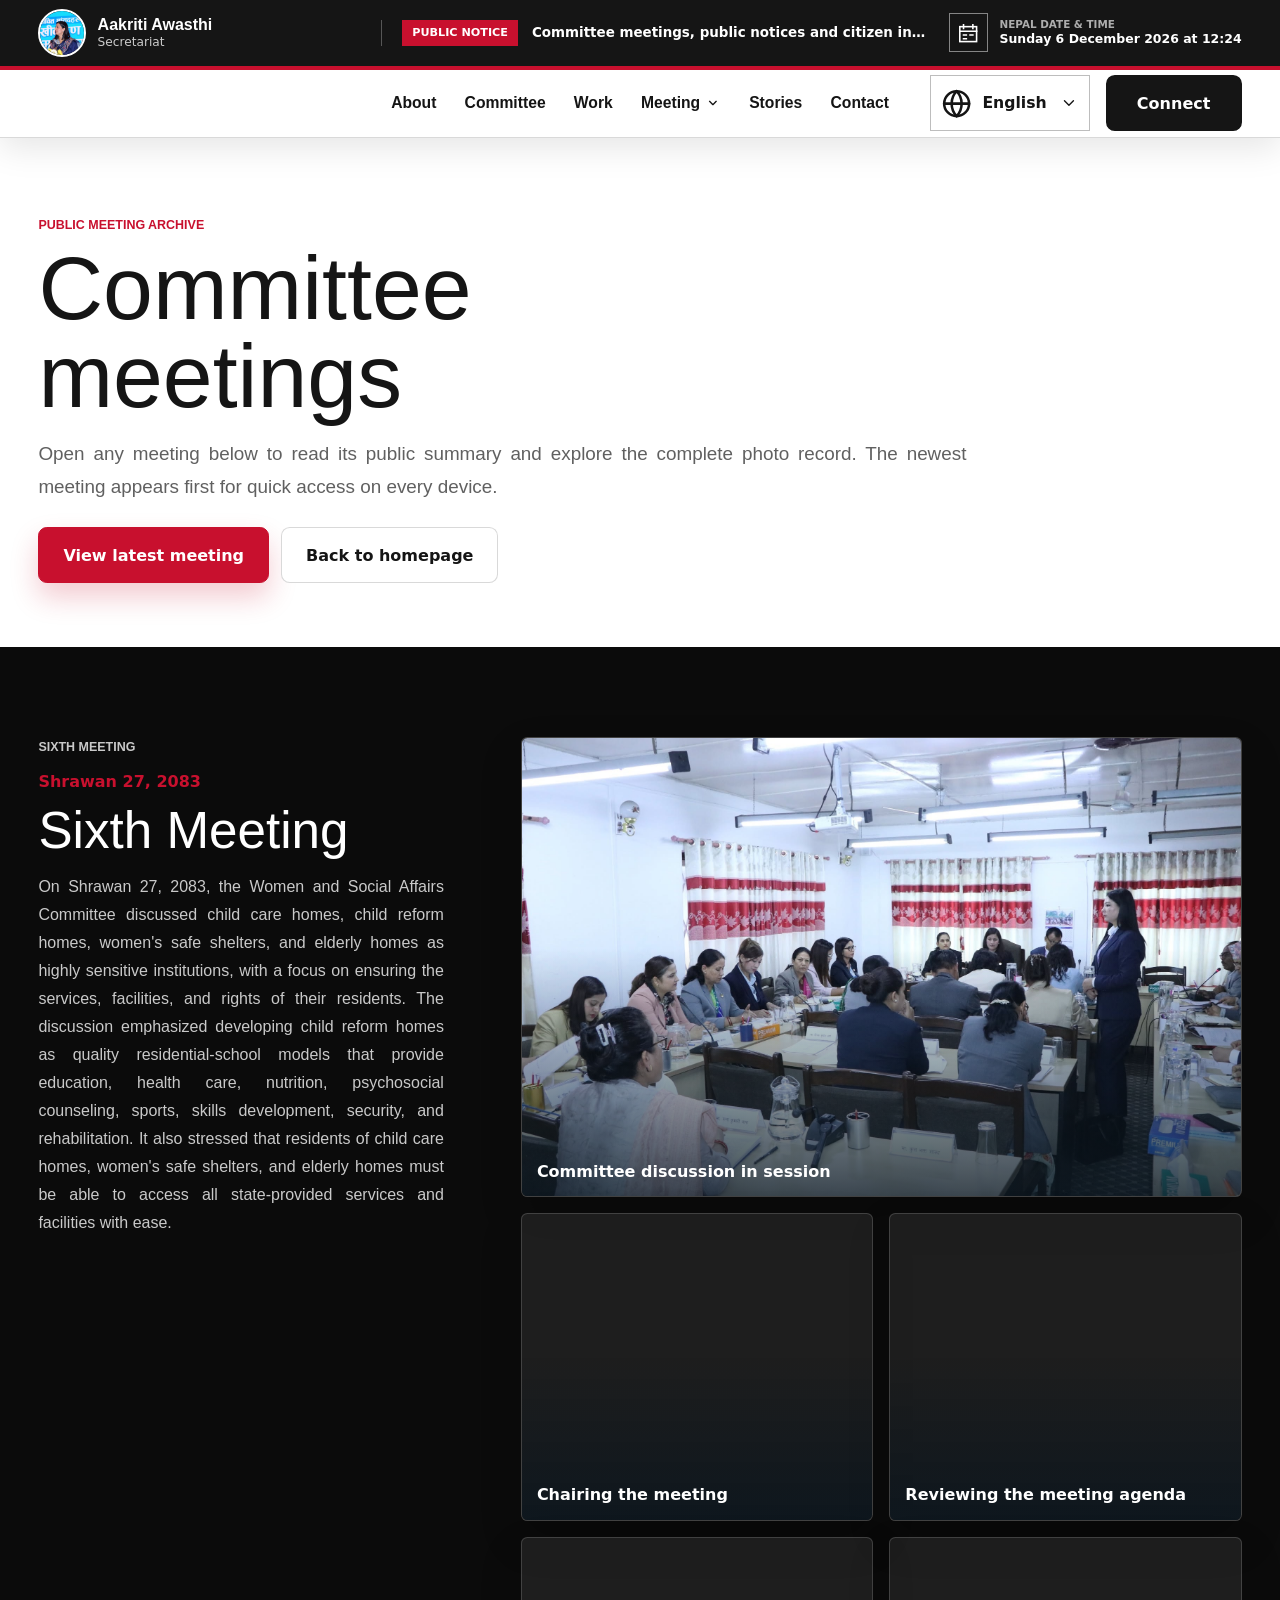
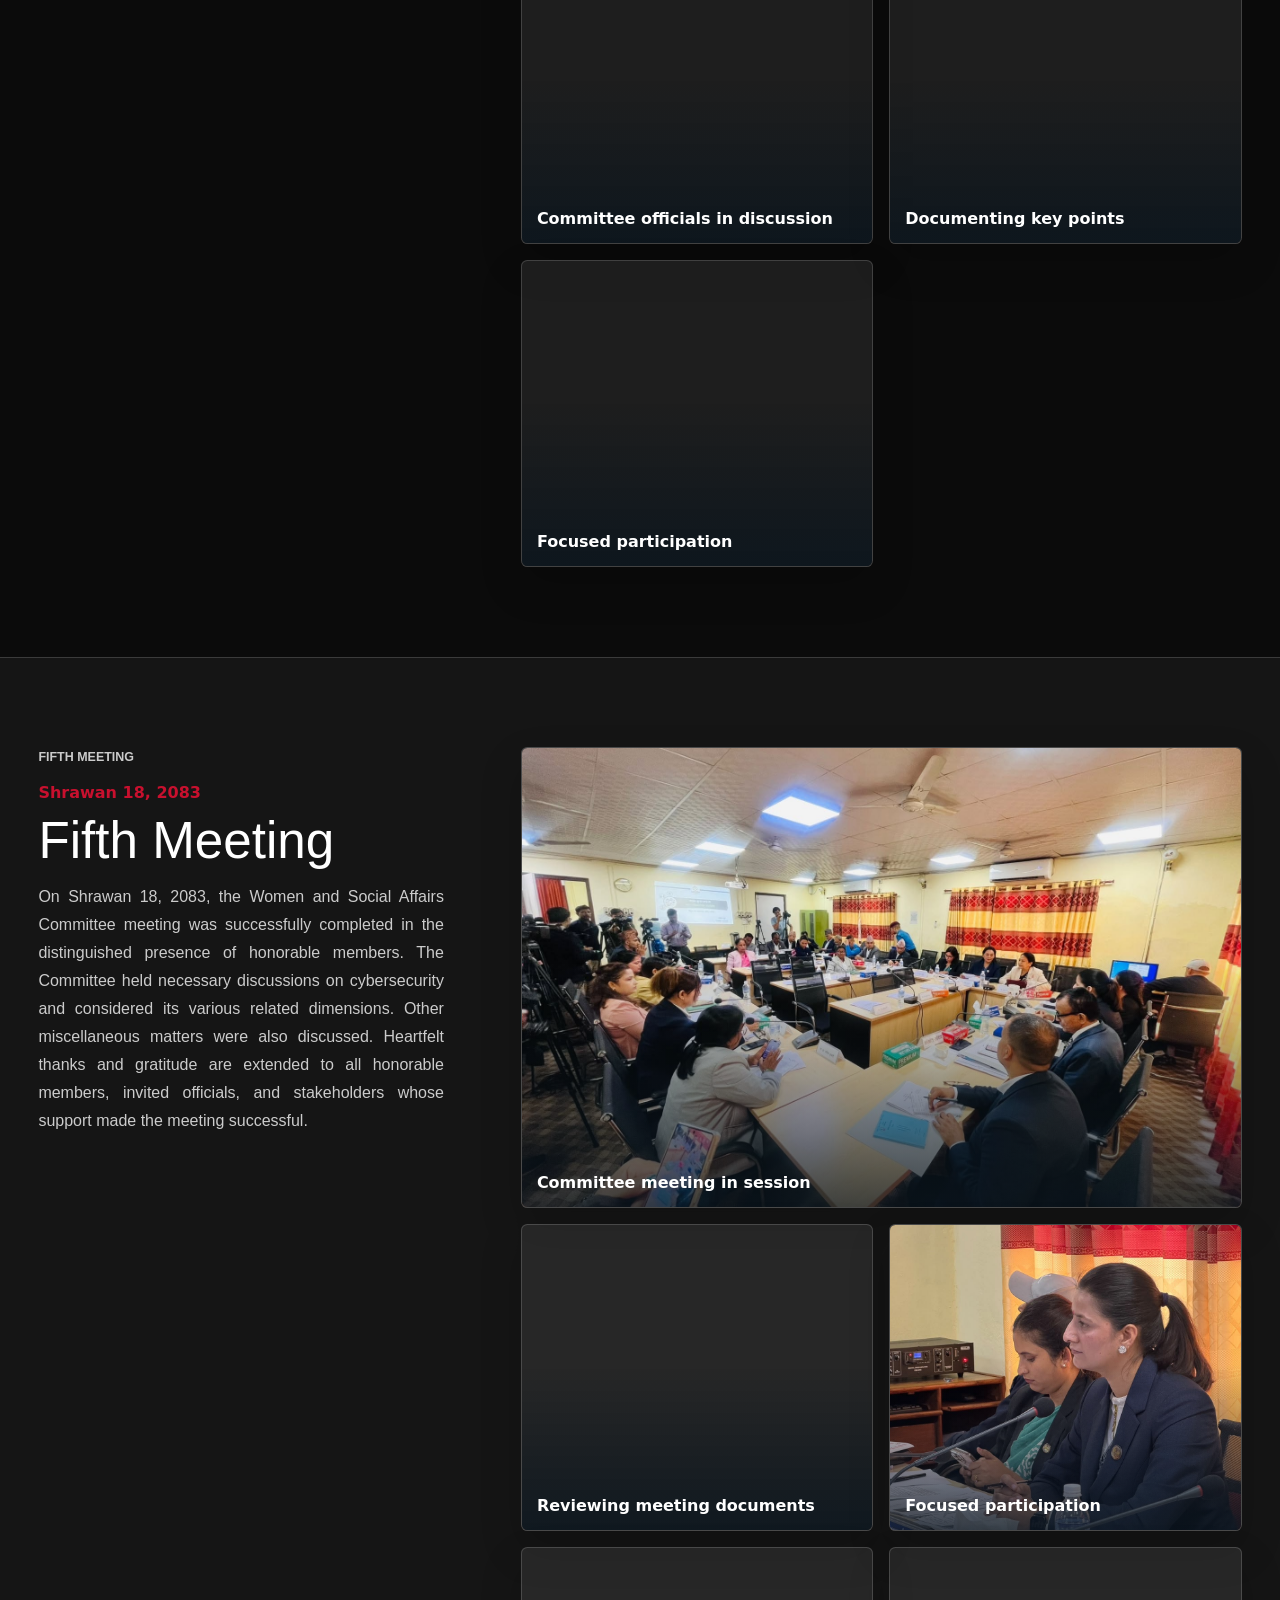
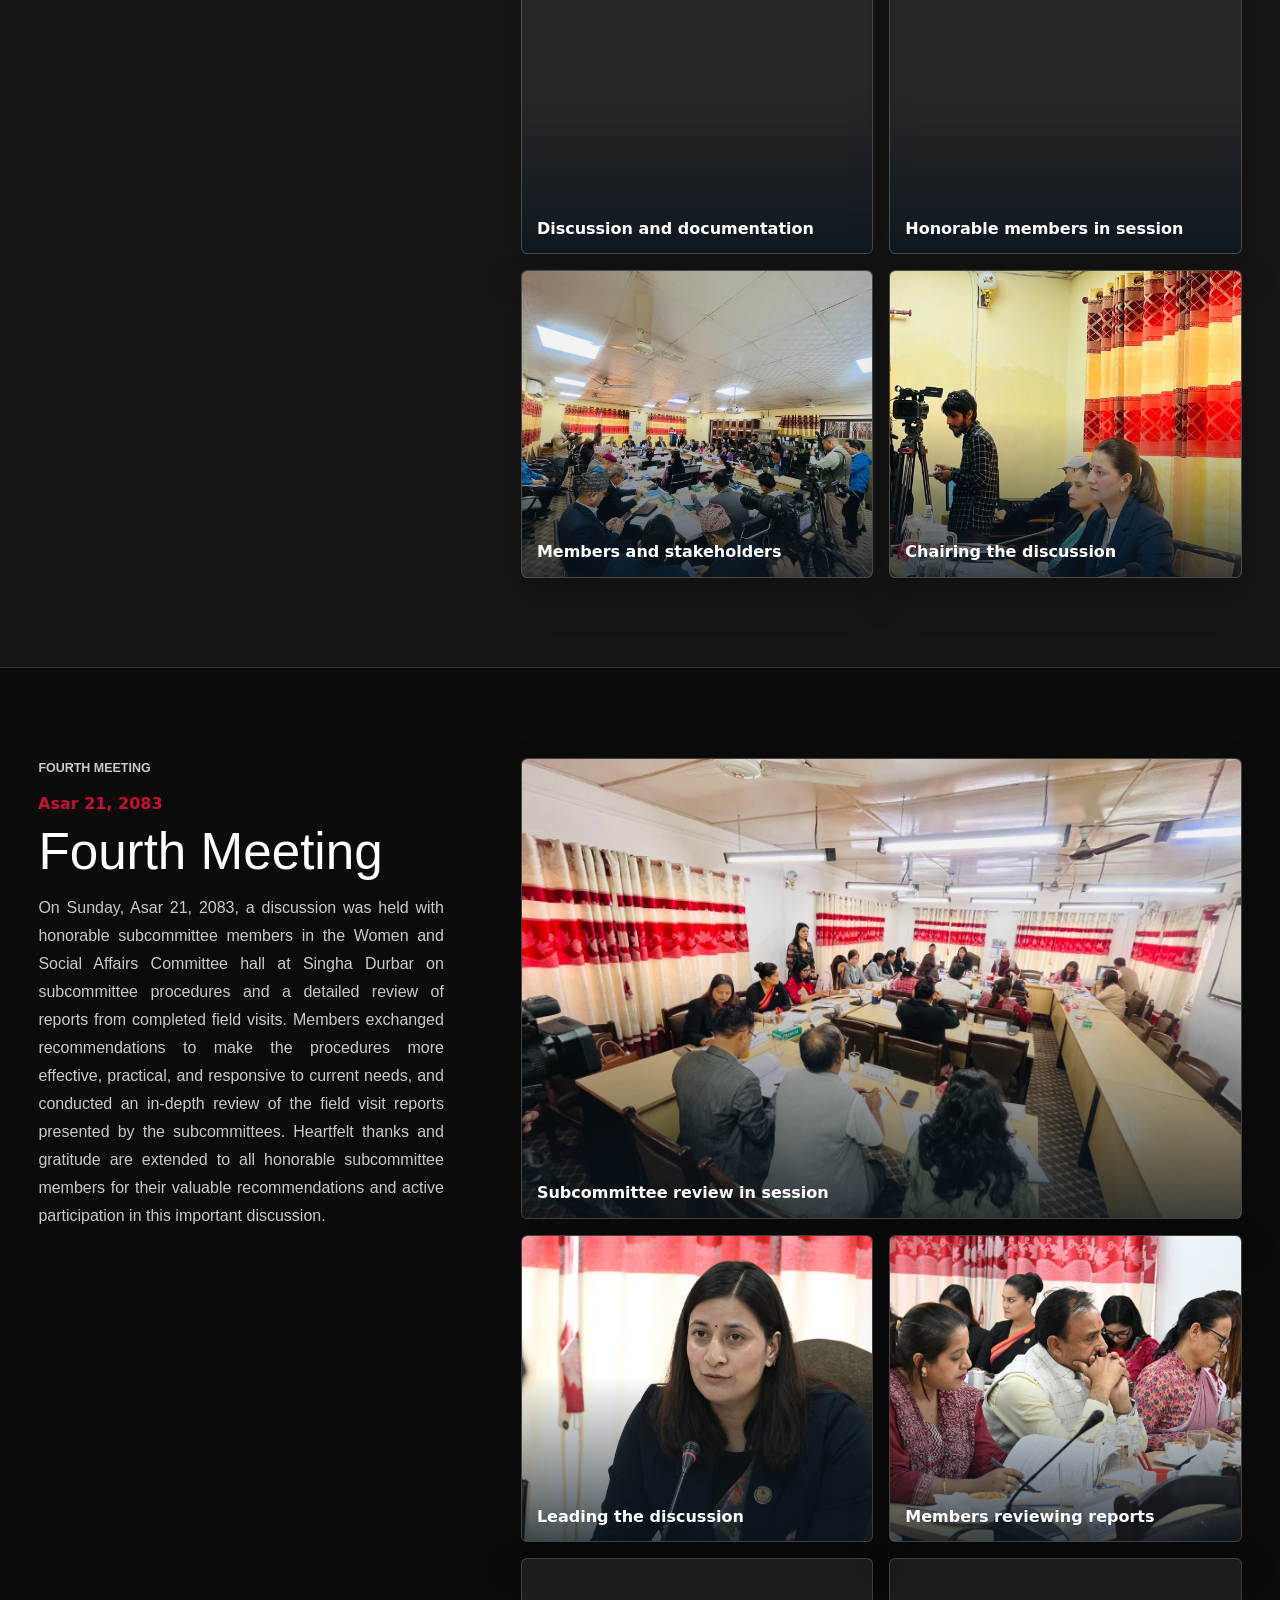
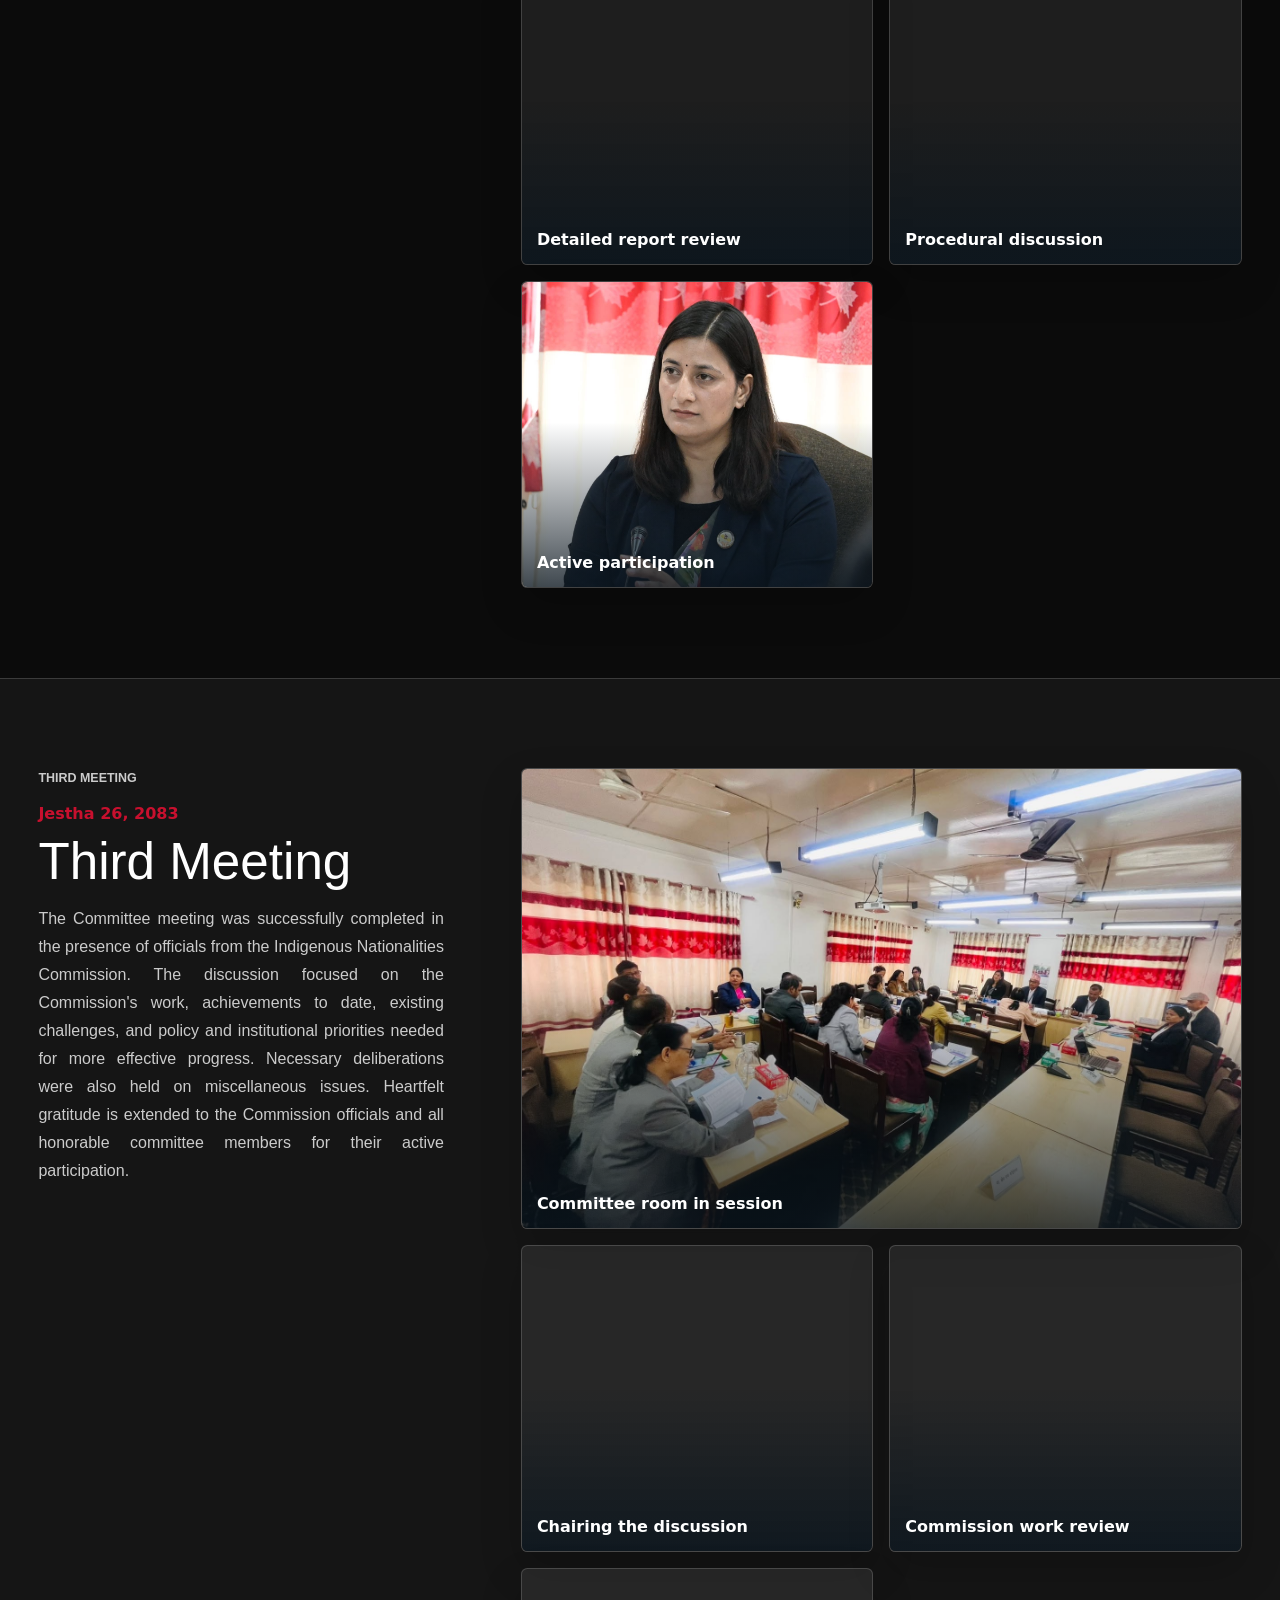
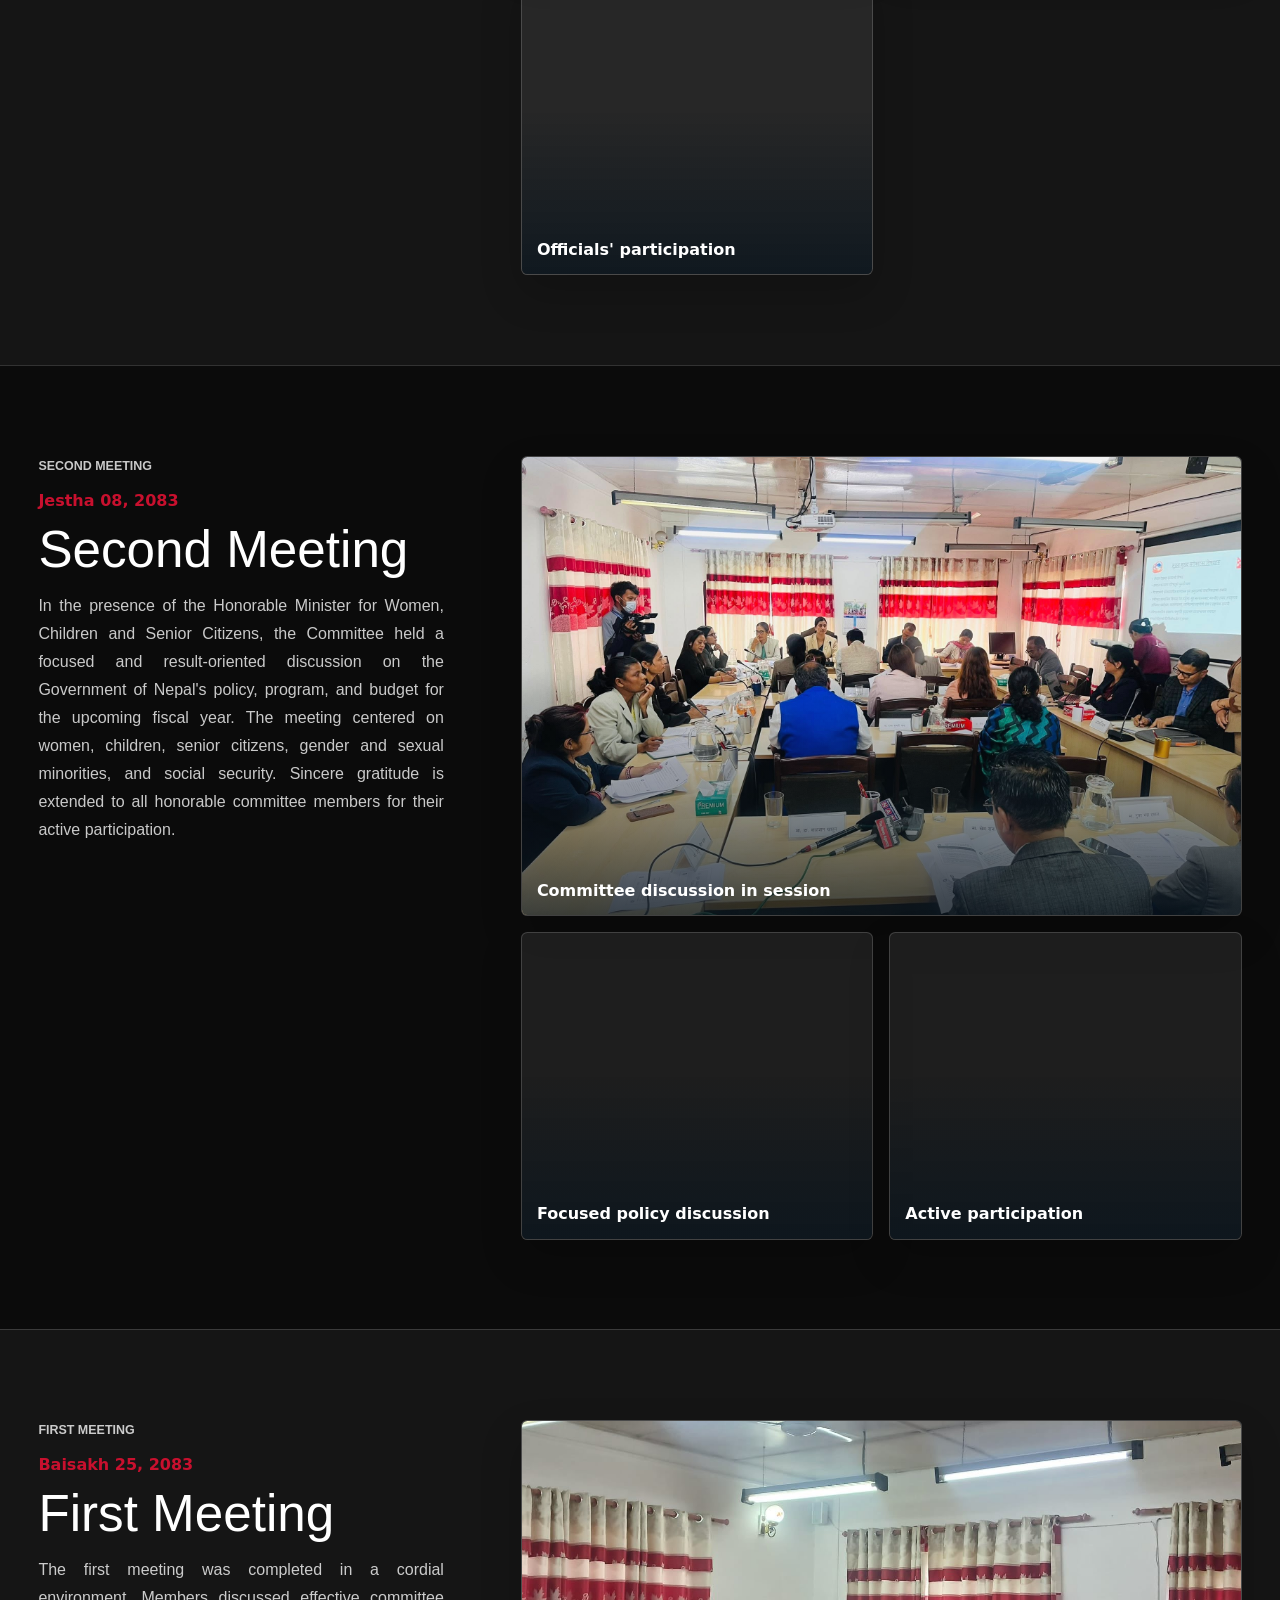
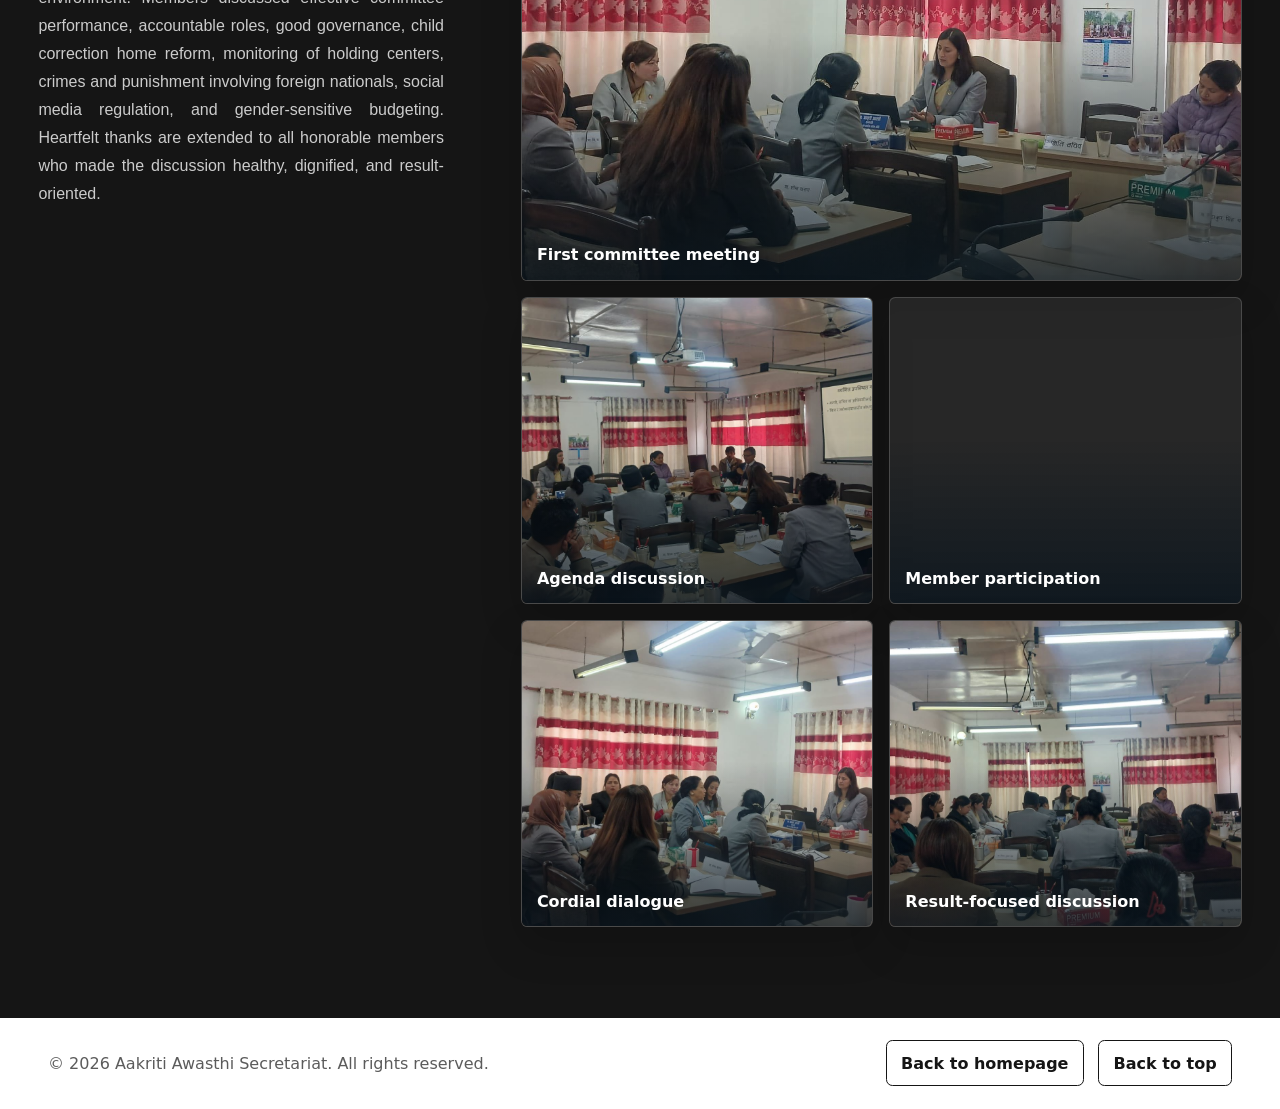
==== commit be461e2f: "Align hero below header and add meeting hover menu" ====
--- a/meetings.html
+++ b/meetings.html
@@ -11,7 +11,7 @@
     <link rel="icon" type="image/png" sizes="32x32" href="assets/favicon-32.png" />
     <link rel="icon" type="image/png" sizes="512x512" href="assets/favicon.png" />
     <link rel="apple-touch-icon" href="assets/apple-touch-icon.png" />
-    <link rel="stylesheet" href="styles.css?v=20260827-7" />
+    <link rel="stylesheet" href="styles.css?v=20260827-8" />
   </head>
   <body class="meeting-detail-page" id="top">
     <header class="site-header is-scrolled" data-header>
--- a/styles.css
+++ b/styles.css
@@ -4729,3 +4729,68 @@
     position: fixed;
   }
 }
+
+/* Keep the full header in normal flow so content starts directly below the nav. */
+.site-header,
+.site-header.is-scrolled,
+.meeting-detail-page .site-header {
+  position: relative;
+}
+
+.hero {
+  min-height: calc(100svh - 8.75rem);
+  padding-top: 4rem;
+}
+
+.hero-nepal-flag {
+  top: 1.5rem;
+}
+
+.meeting-detail-main {
+  padding-top: 0;
+}
+
+@media (min-width: 841px) and (hover: hover) and (pointer: fine) {
+  .nav-dropdown::after {
+    content: "";
+    position: absolute;
+    top: 100%;
+    left: 0;
+    width: 100%;
+    height: 0.8rem;
+  }
+
+  .nav-dropdown:hover .nav-dropdown-panel,
+  .nav-dropdown:focus-within .nav-dropdown-panel {
+    opacity: 1;
+    visibility: visible;
+    pointer-events: auto;
+    transform: translate(-50%, 0);
+  }
+
+  .nav-dropdown:hover .nav-dropdown-chevron,
+  .nav-dropdown:focus-within .nav-dropdown-chevron {
+    transform: rotate(180deg);
+  }
+}
+
+@media (max-width: 840px) {
+  .site-header,
+  .site-header.is-scrolled,
+  .meeting-detail-page .site-header {
+    position: relative;
+  }
+
+  .hero {
+    min-height: calc(100svh - 8.65rem);
+    padding-top: 3rem;
+  }
+
+  .hero-nepal-flag {
+    top: 1rem;
+  }
+
+  .meeting-detail-main {
+    padding-top: 0;
+  }
+}
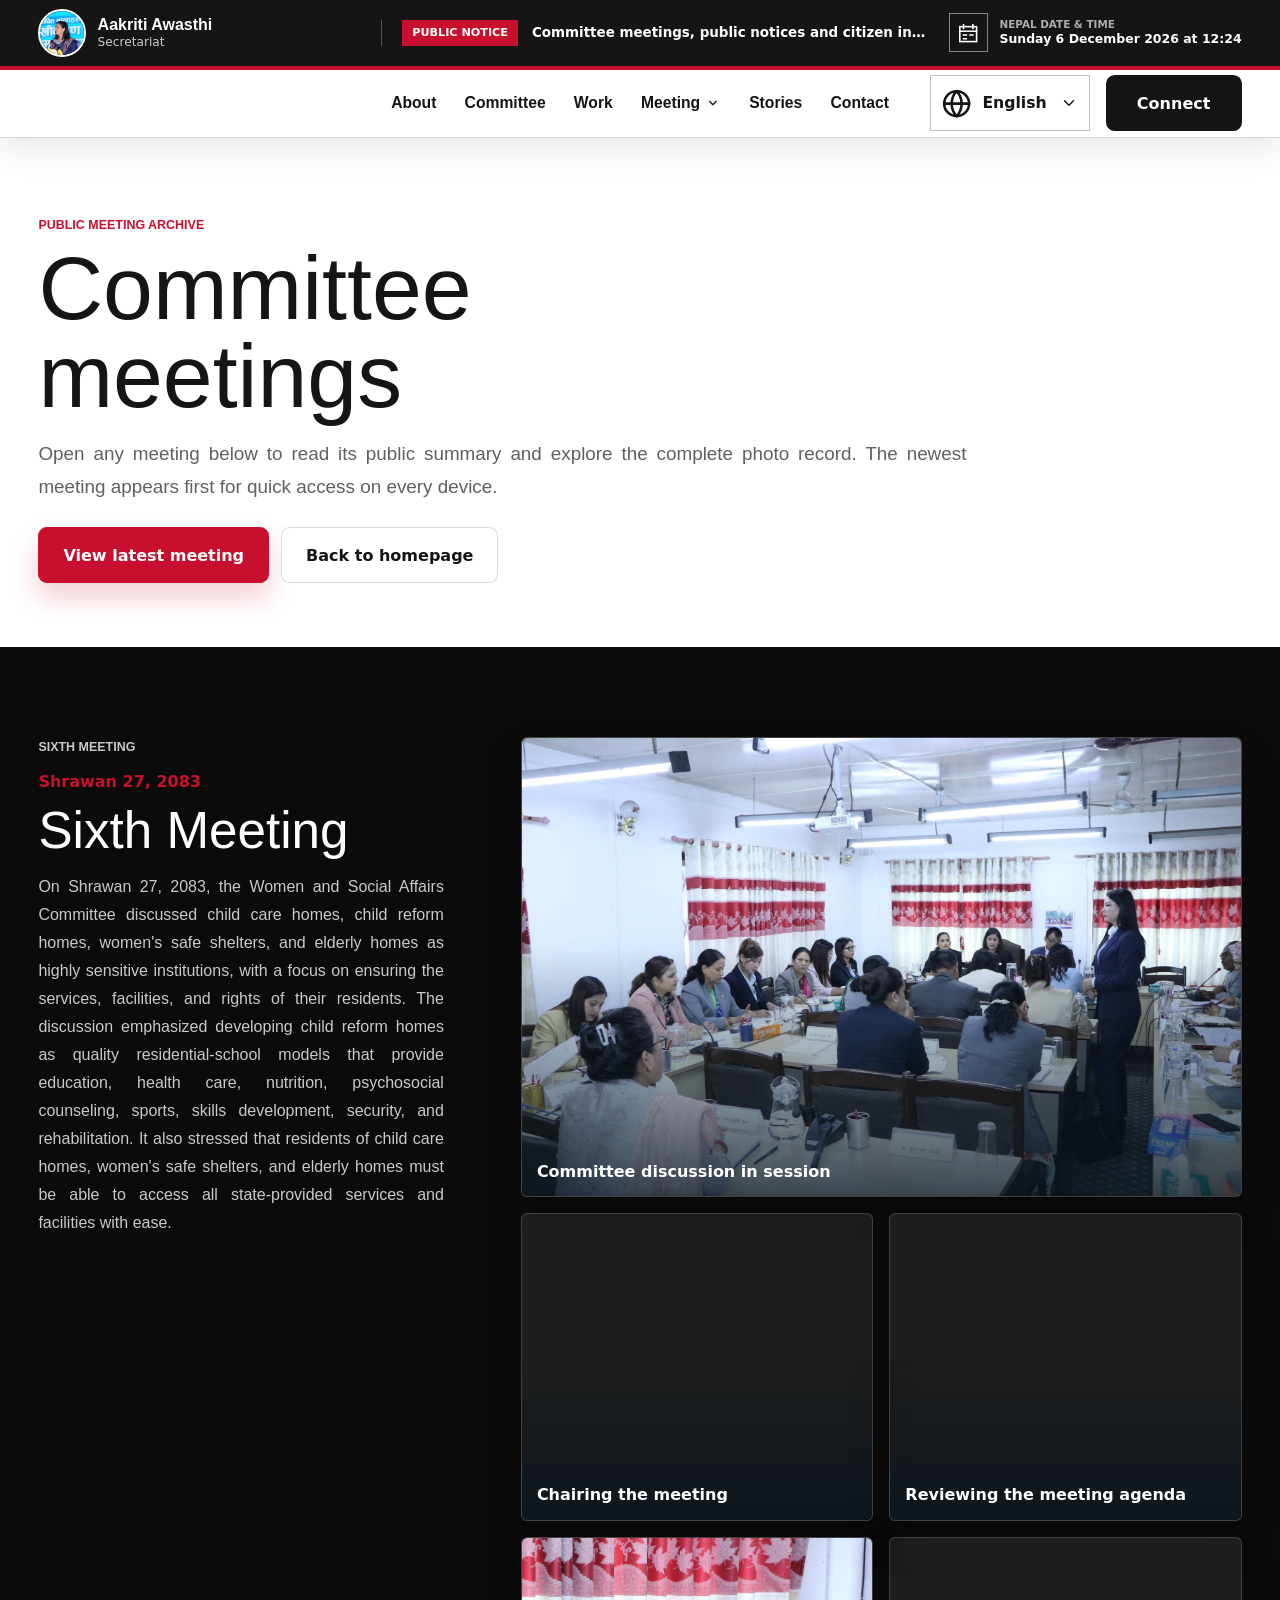
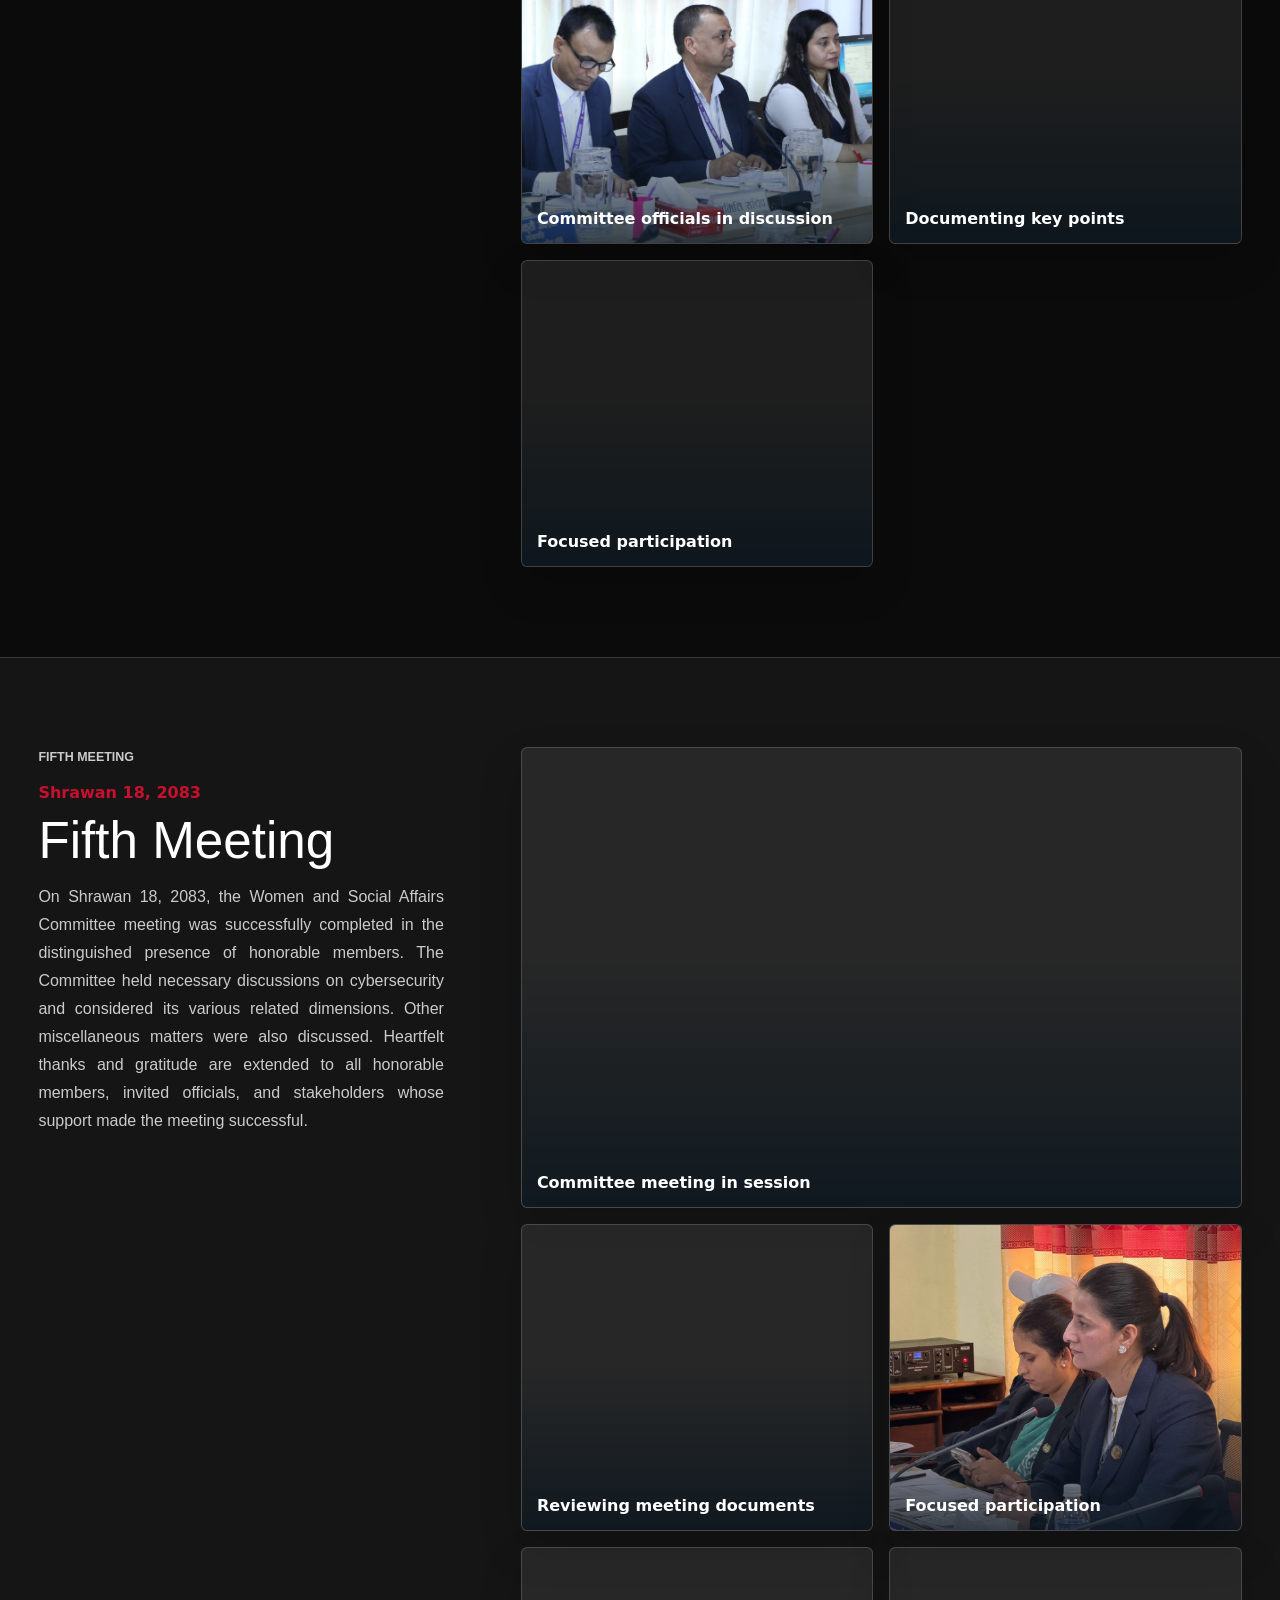
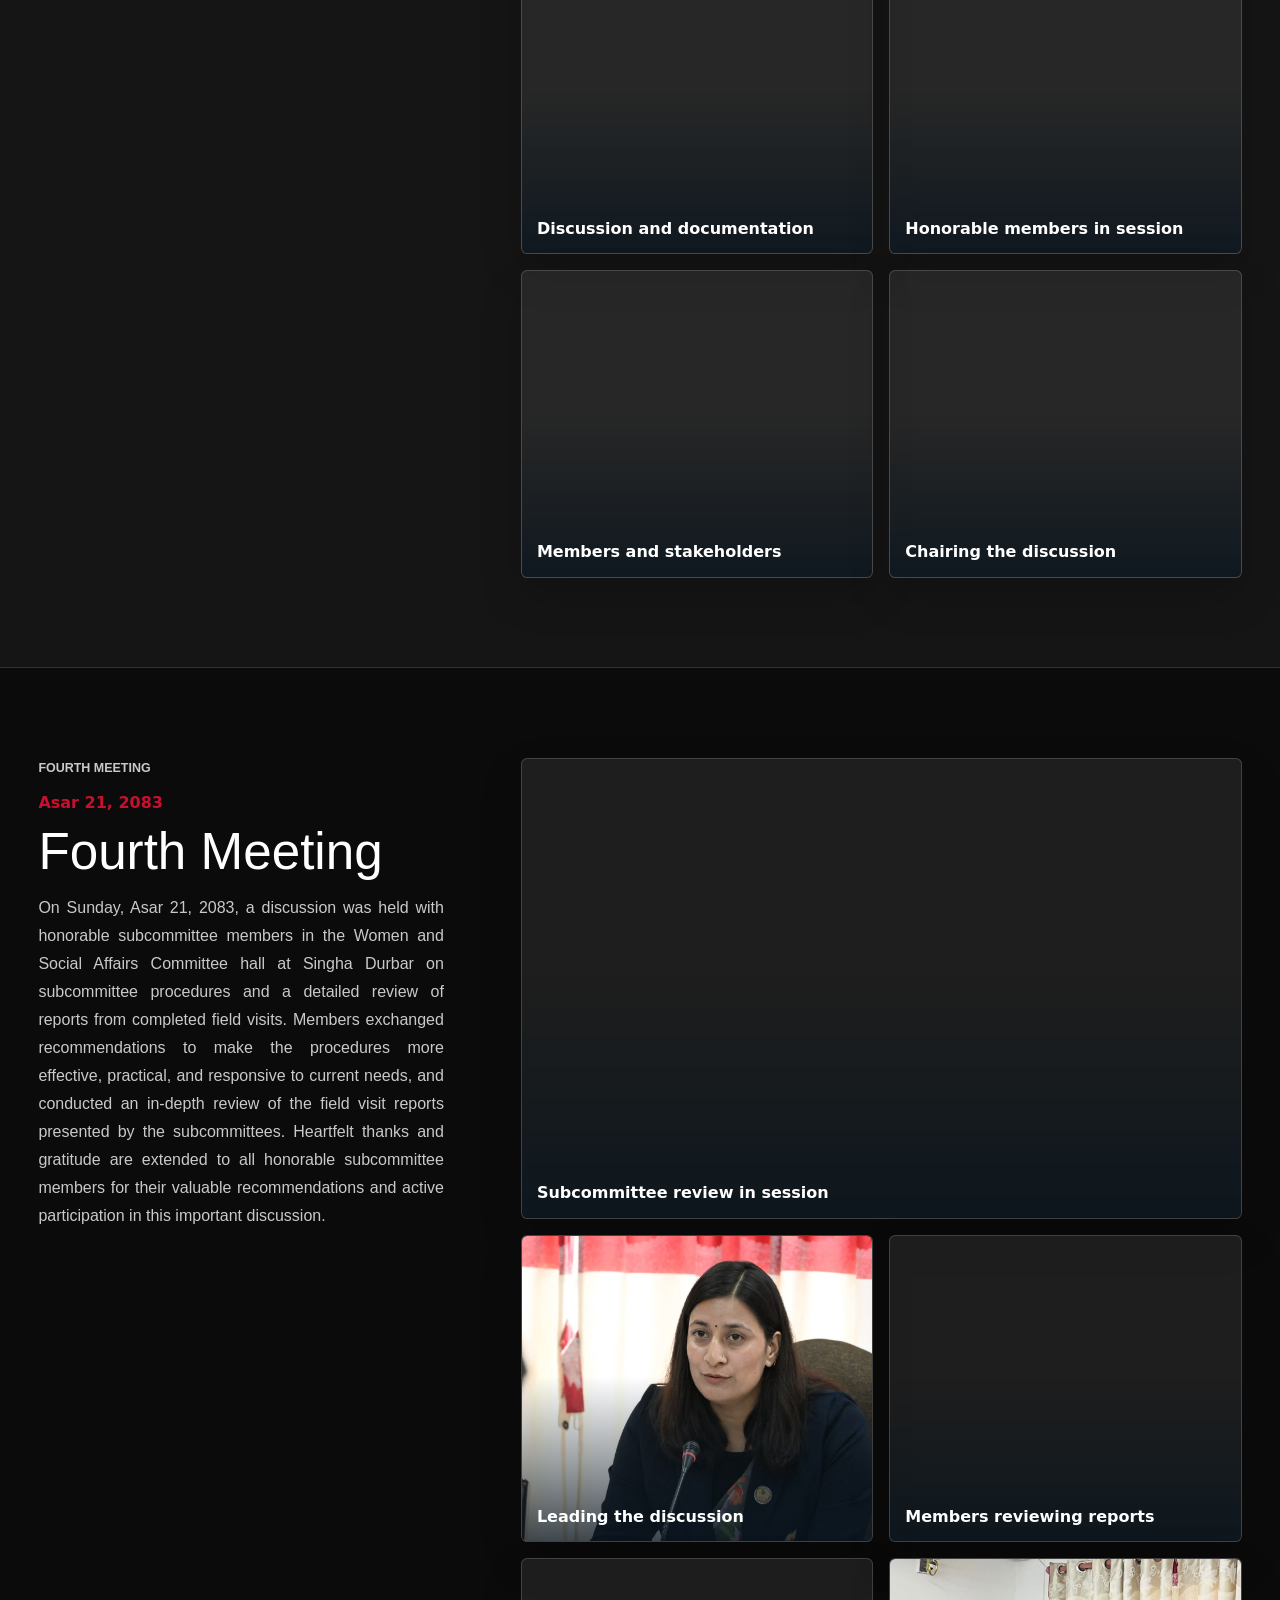
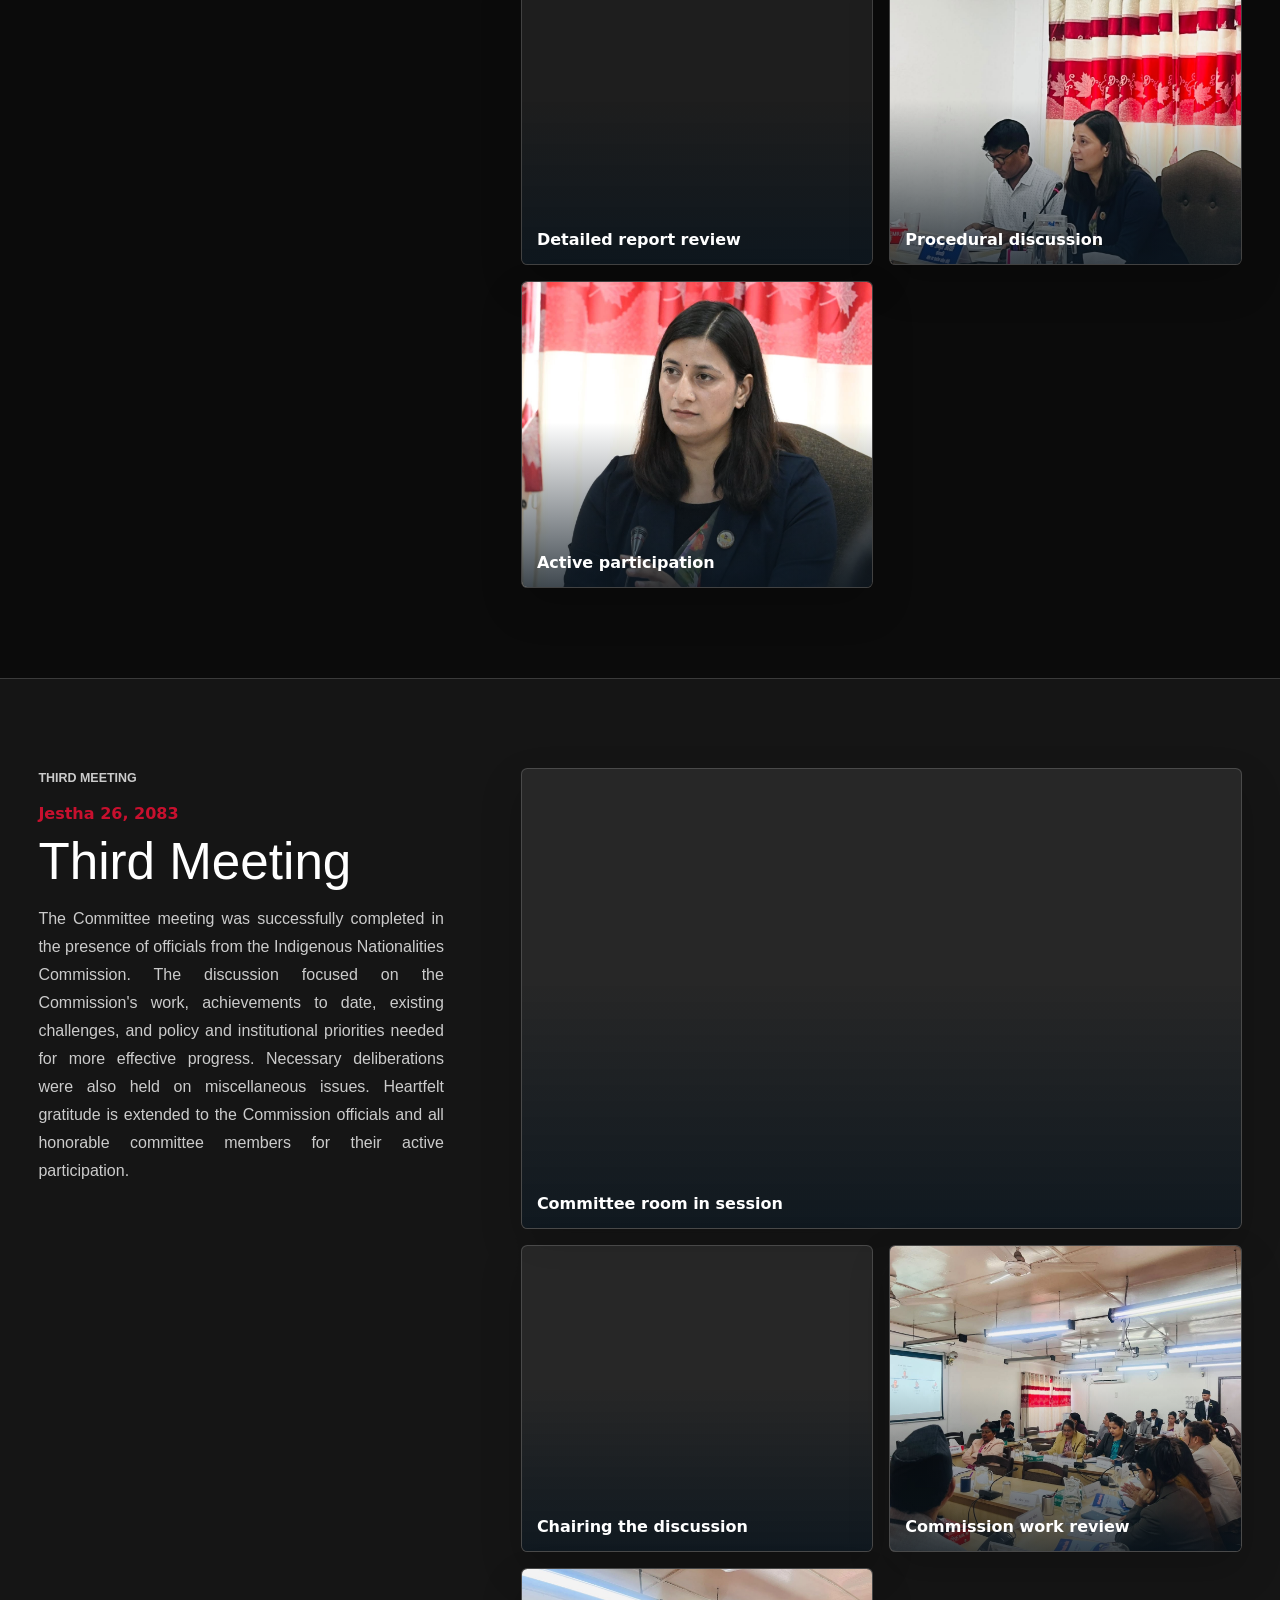
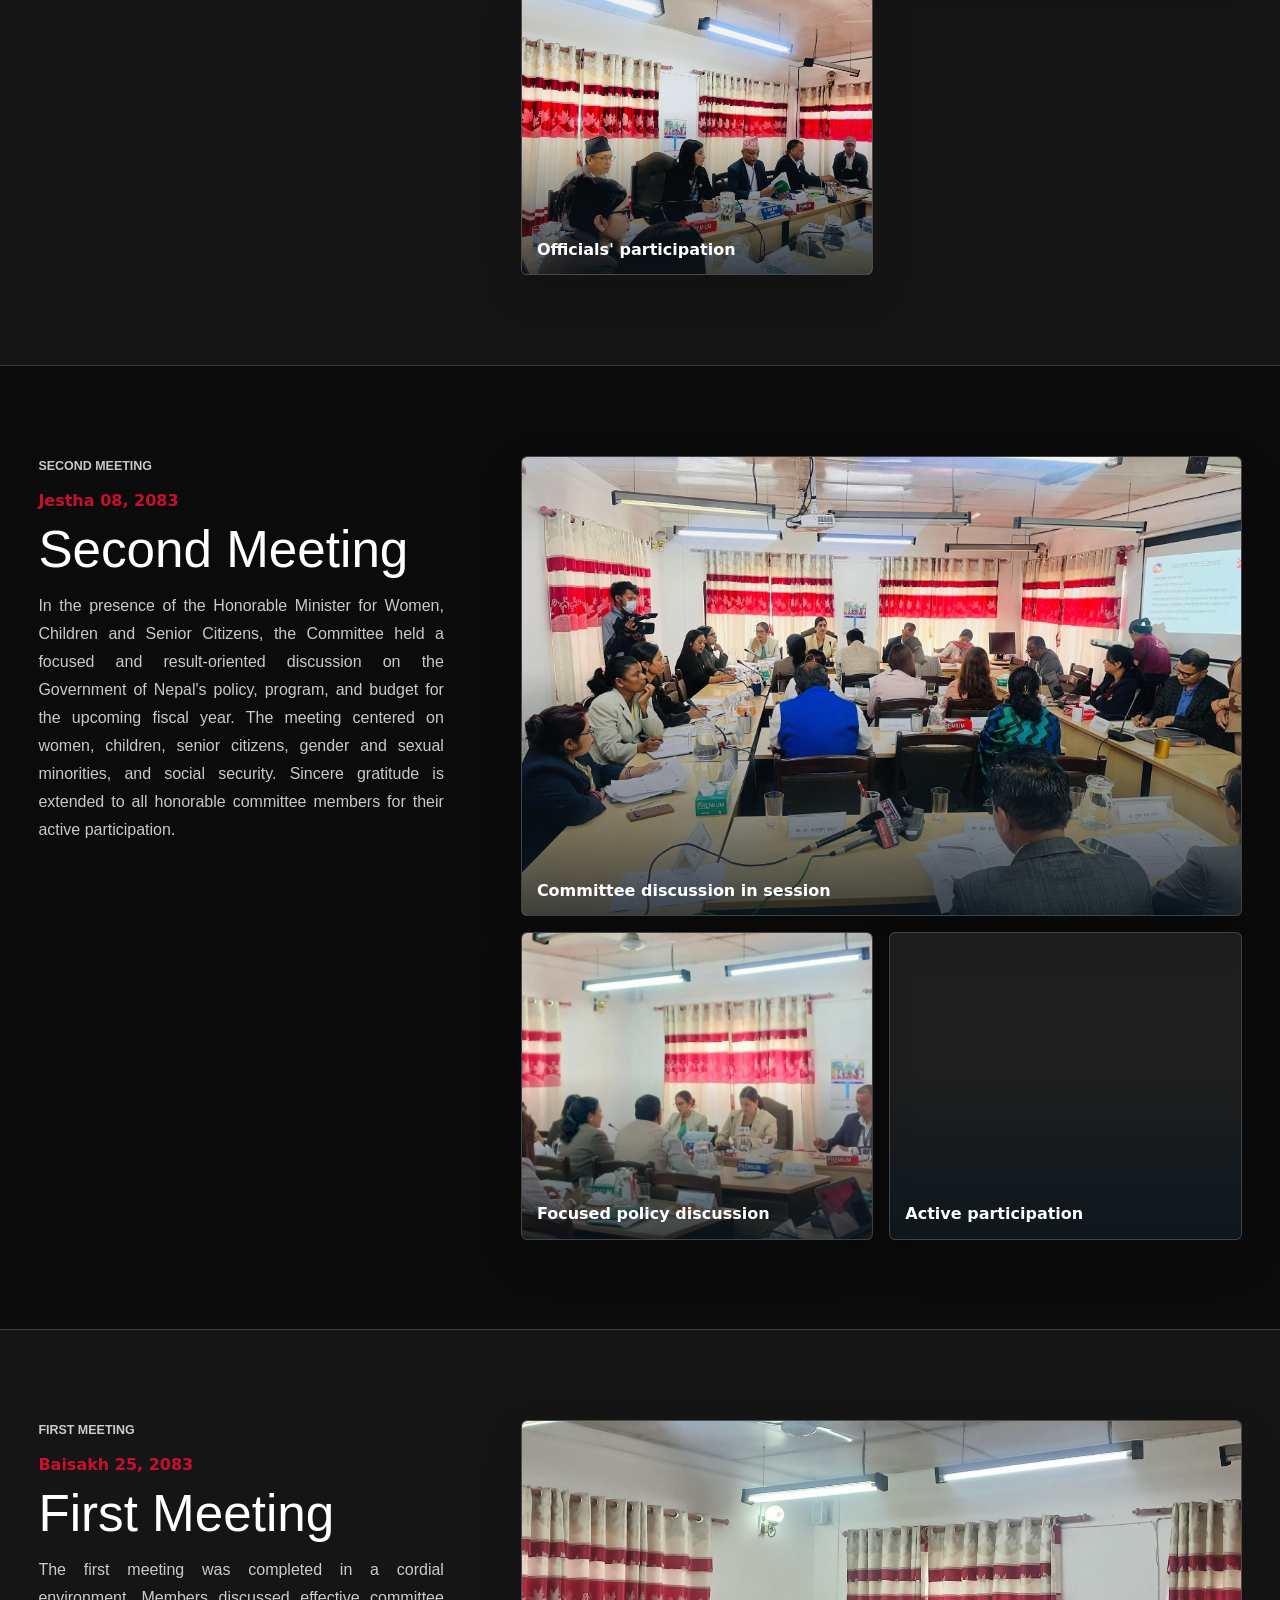
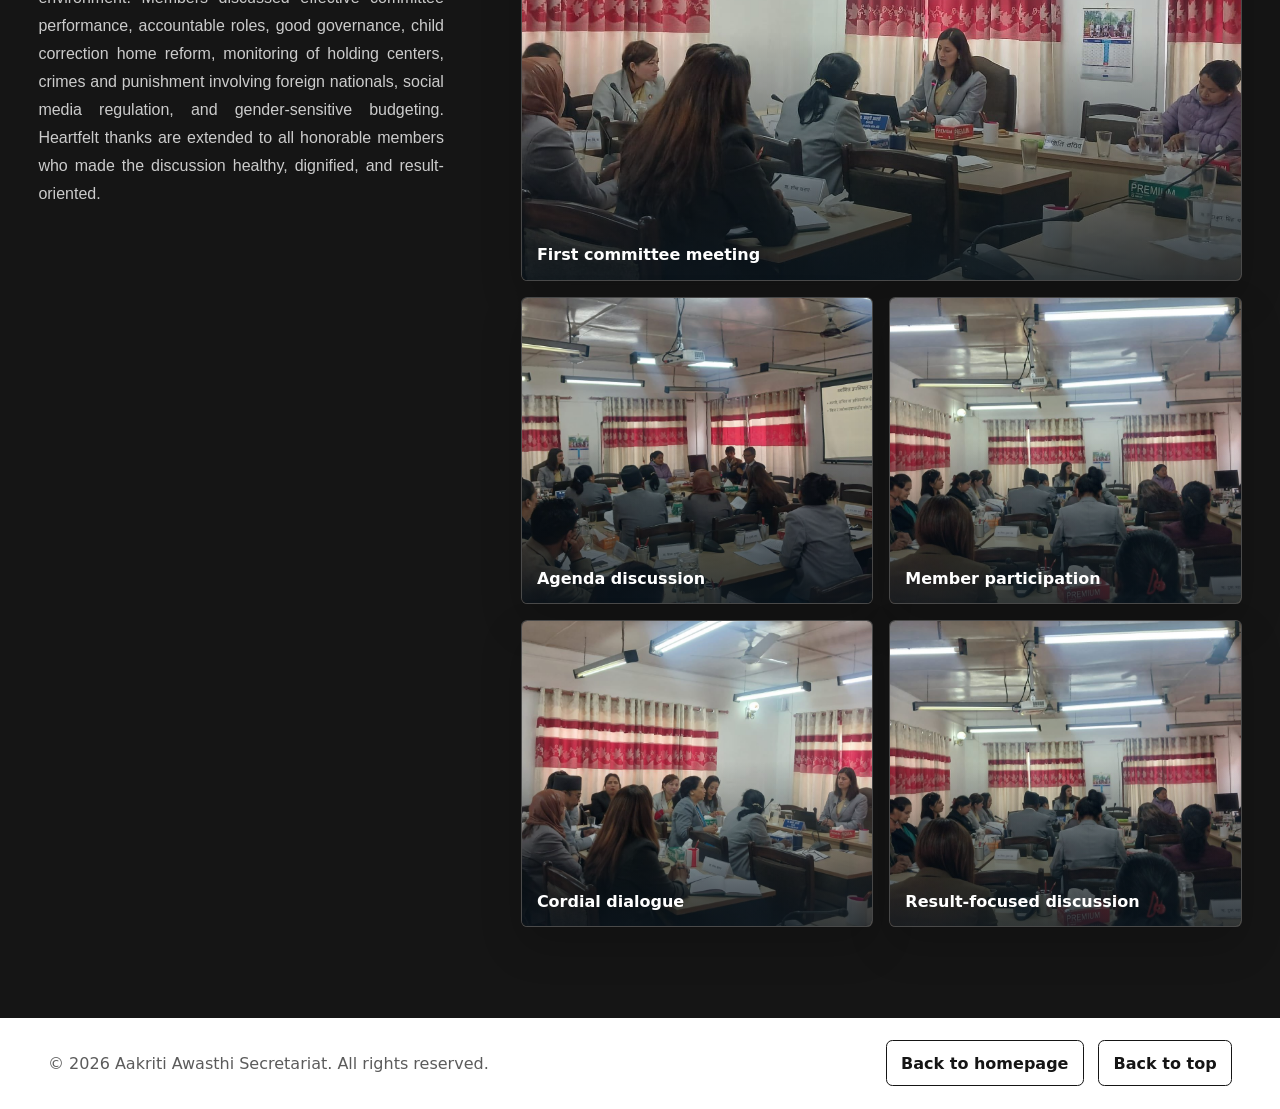
==== commit b2e9a6f2: "Use exact Nepal flag with smooth wave" ====
--- a/meetings.html
+++ b/meetings.html
@@ -11,7 +11,7 @@
     <link rel="icon" type="image/png" sizes="32x32" href="assets/favicon-32.png" />
     <link rel="icon" type="image/png" sizes="512x512" href="assets/favicon.png" />
     <link rel="apple-touch-icon" href="assets/apple-touch-icon.png" />
-    <link rel="stylesheet" href="styles.css?v=20260827-8" />
+    <link rel="stylesheet" href="styles.css?v=20260827-9" />
   </head>
   <body class="meeting-detail-page" id="top">
     <header class="site-header is-scrolled" data-header>
--- a/styles.css
+++ b/styles.css
@@ -528,6 +528,24 @@
   width: 100%;
   height: auto;
   overflow: visible;
+  transform-origin: 9% 50%;
+  animation: nepal-flag-wave 3.8s ease-in-out infinite;
+  will-change: transform;
+}
+
+@keyframes nepal-flag-wave {
+  0%,
+  100% {
+    transform: perspective(420px) rotateY(-3deg) skewY(-0.35deg) scaleX(0.99);
+  }
+
+  35% {
+    transform: perspective(420px) rotateY(7deg) skewY(0.55deg) scaleX(0.965);
+  }
+
+  68% {
+    transform: perspective(420px) rotateY(-5deg) skewY(-0.2deg) scaleX(1);
+  }
 }
 
 .flag-cloth {
@@ -4794,3 +4812,10 @@
     padding-top: 0;
   }
 }
+
+@media (prefers-reduced-motion: reduce) {
+  .nepal-flag-svg {
+    animation: none;
+    transform: none;
+  }
+}
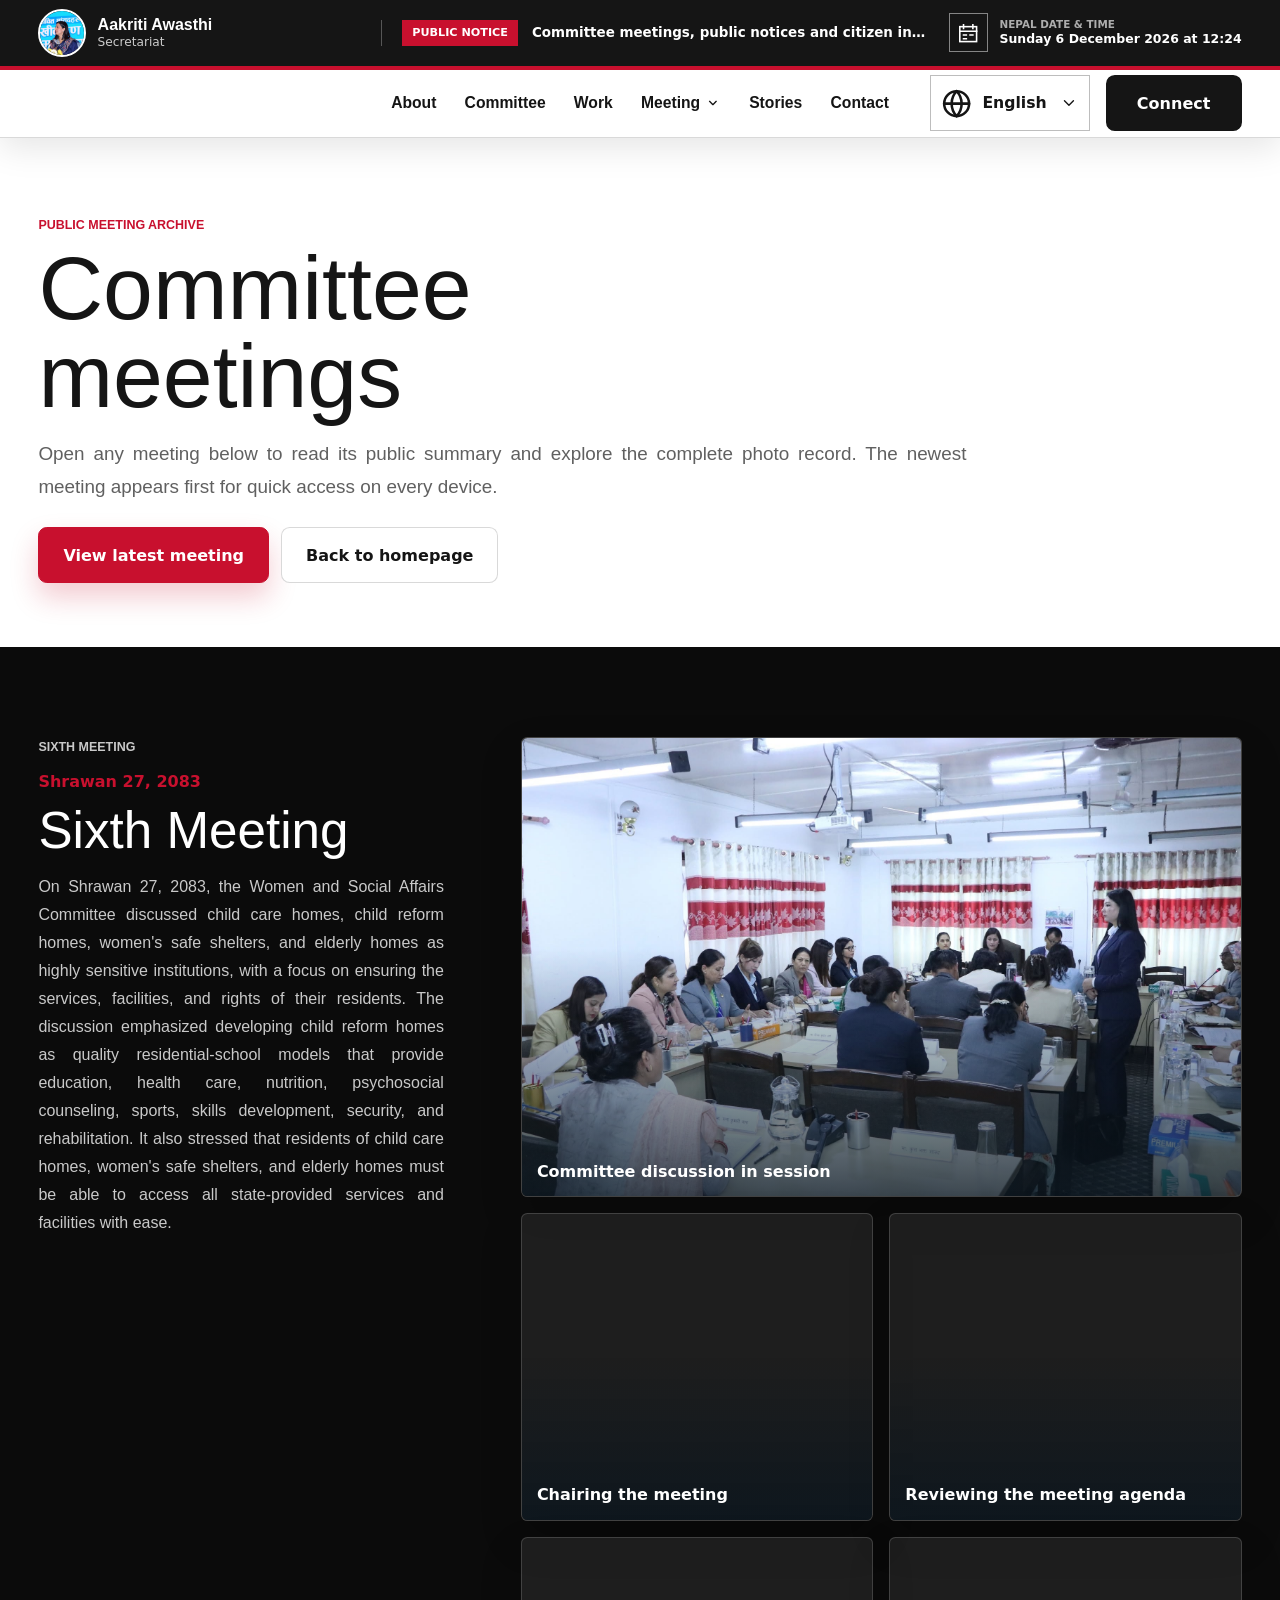
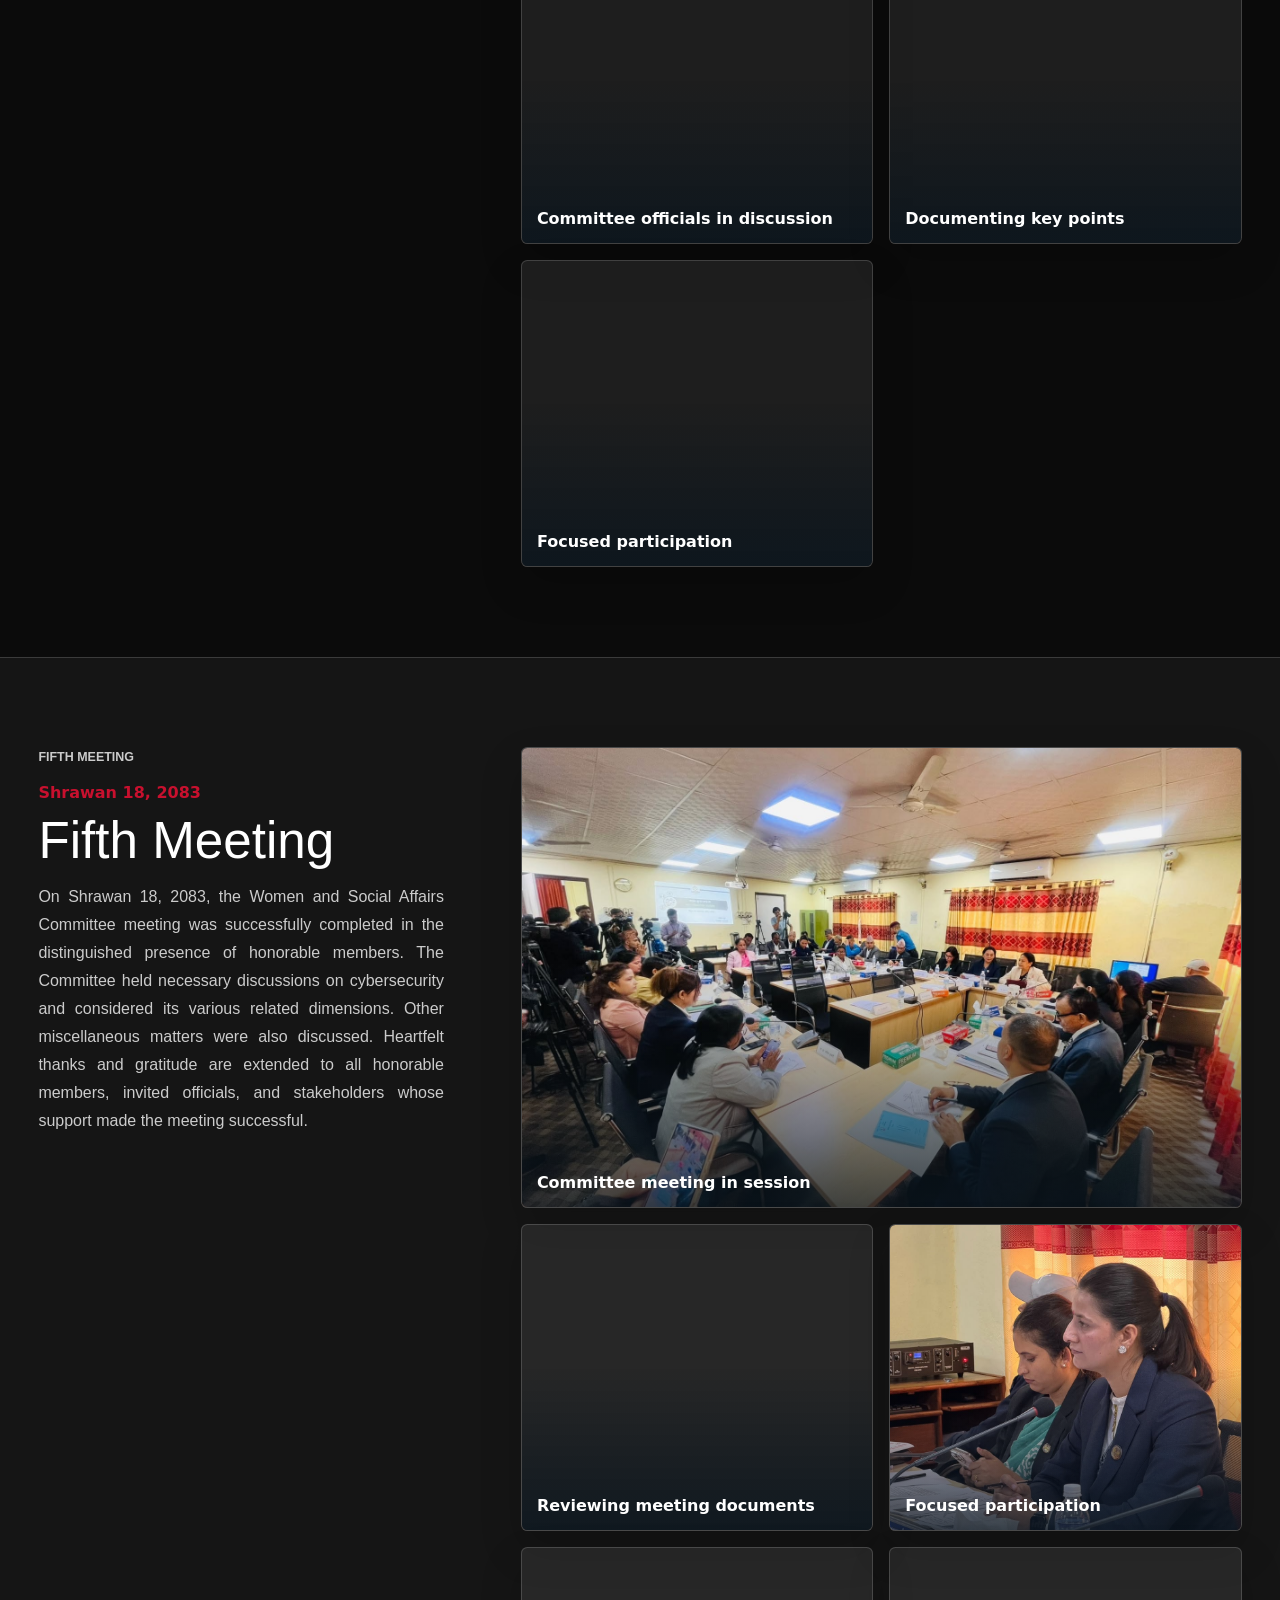
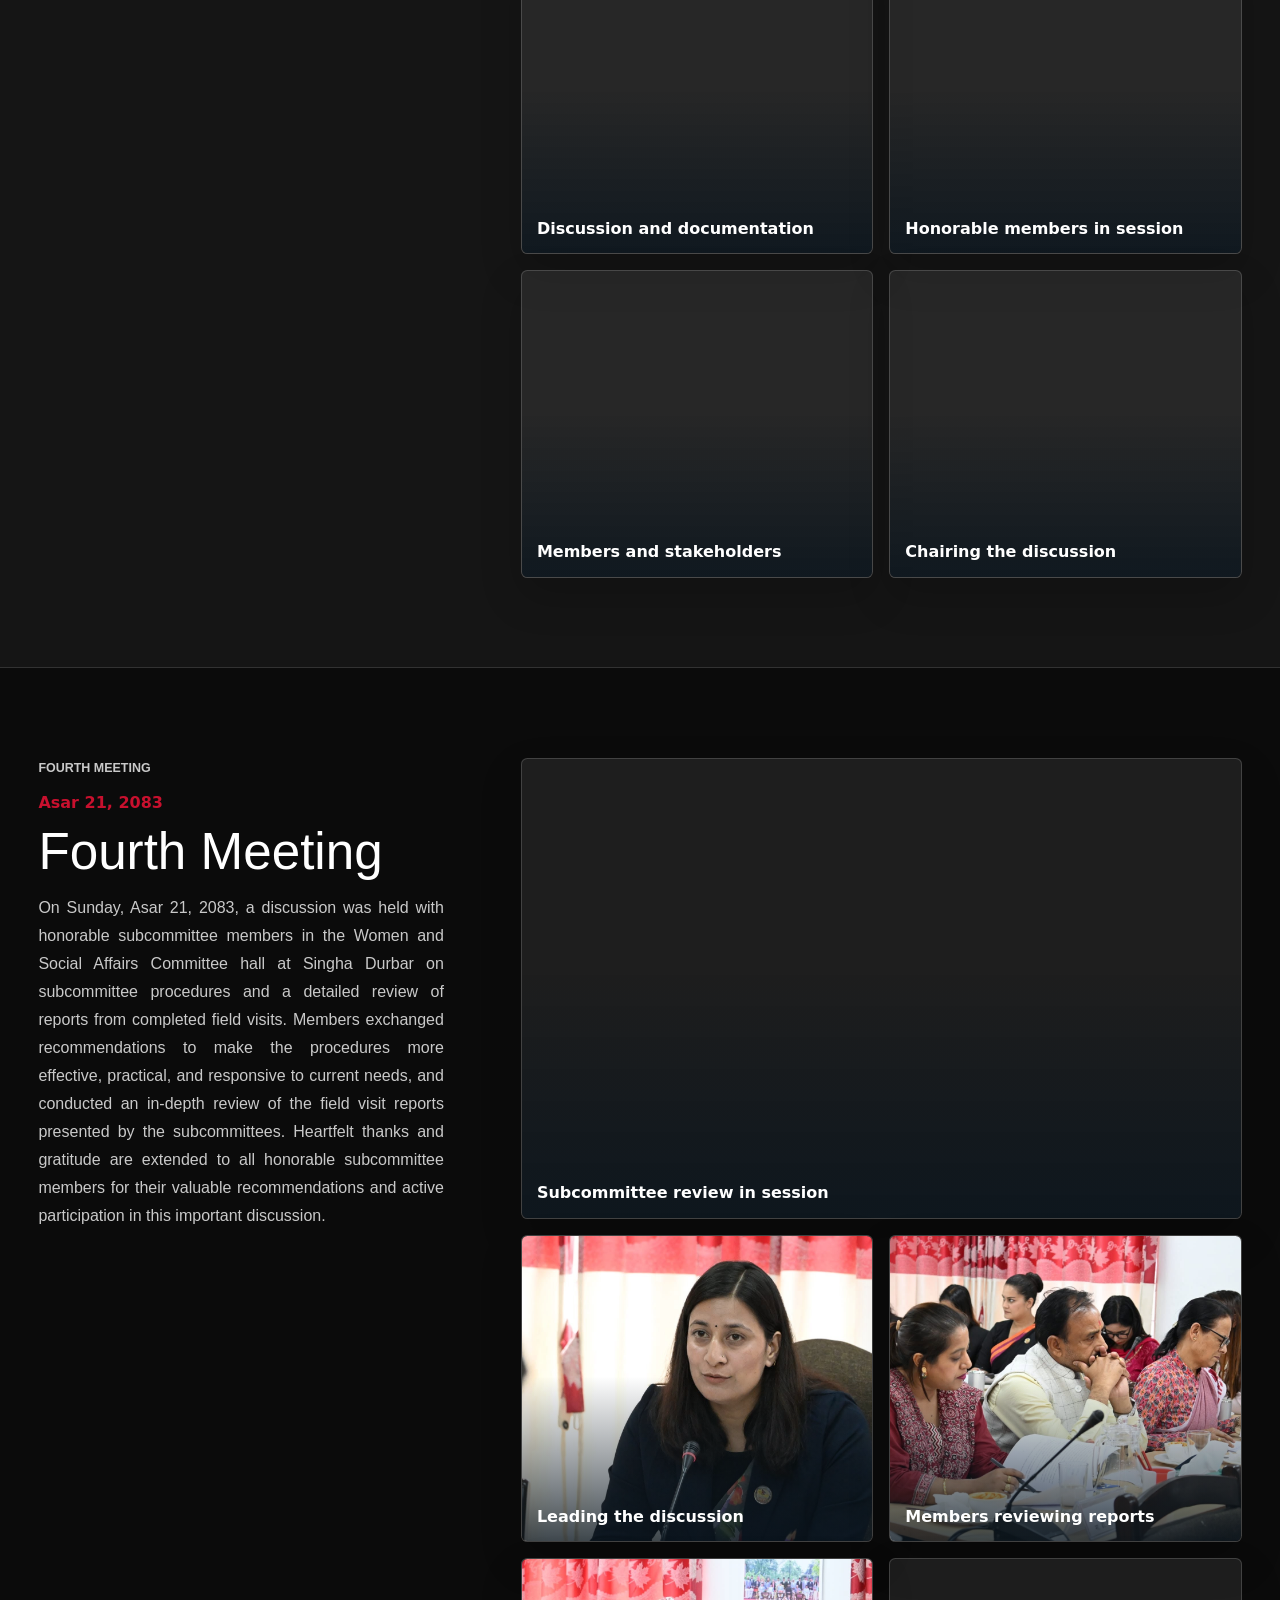
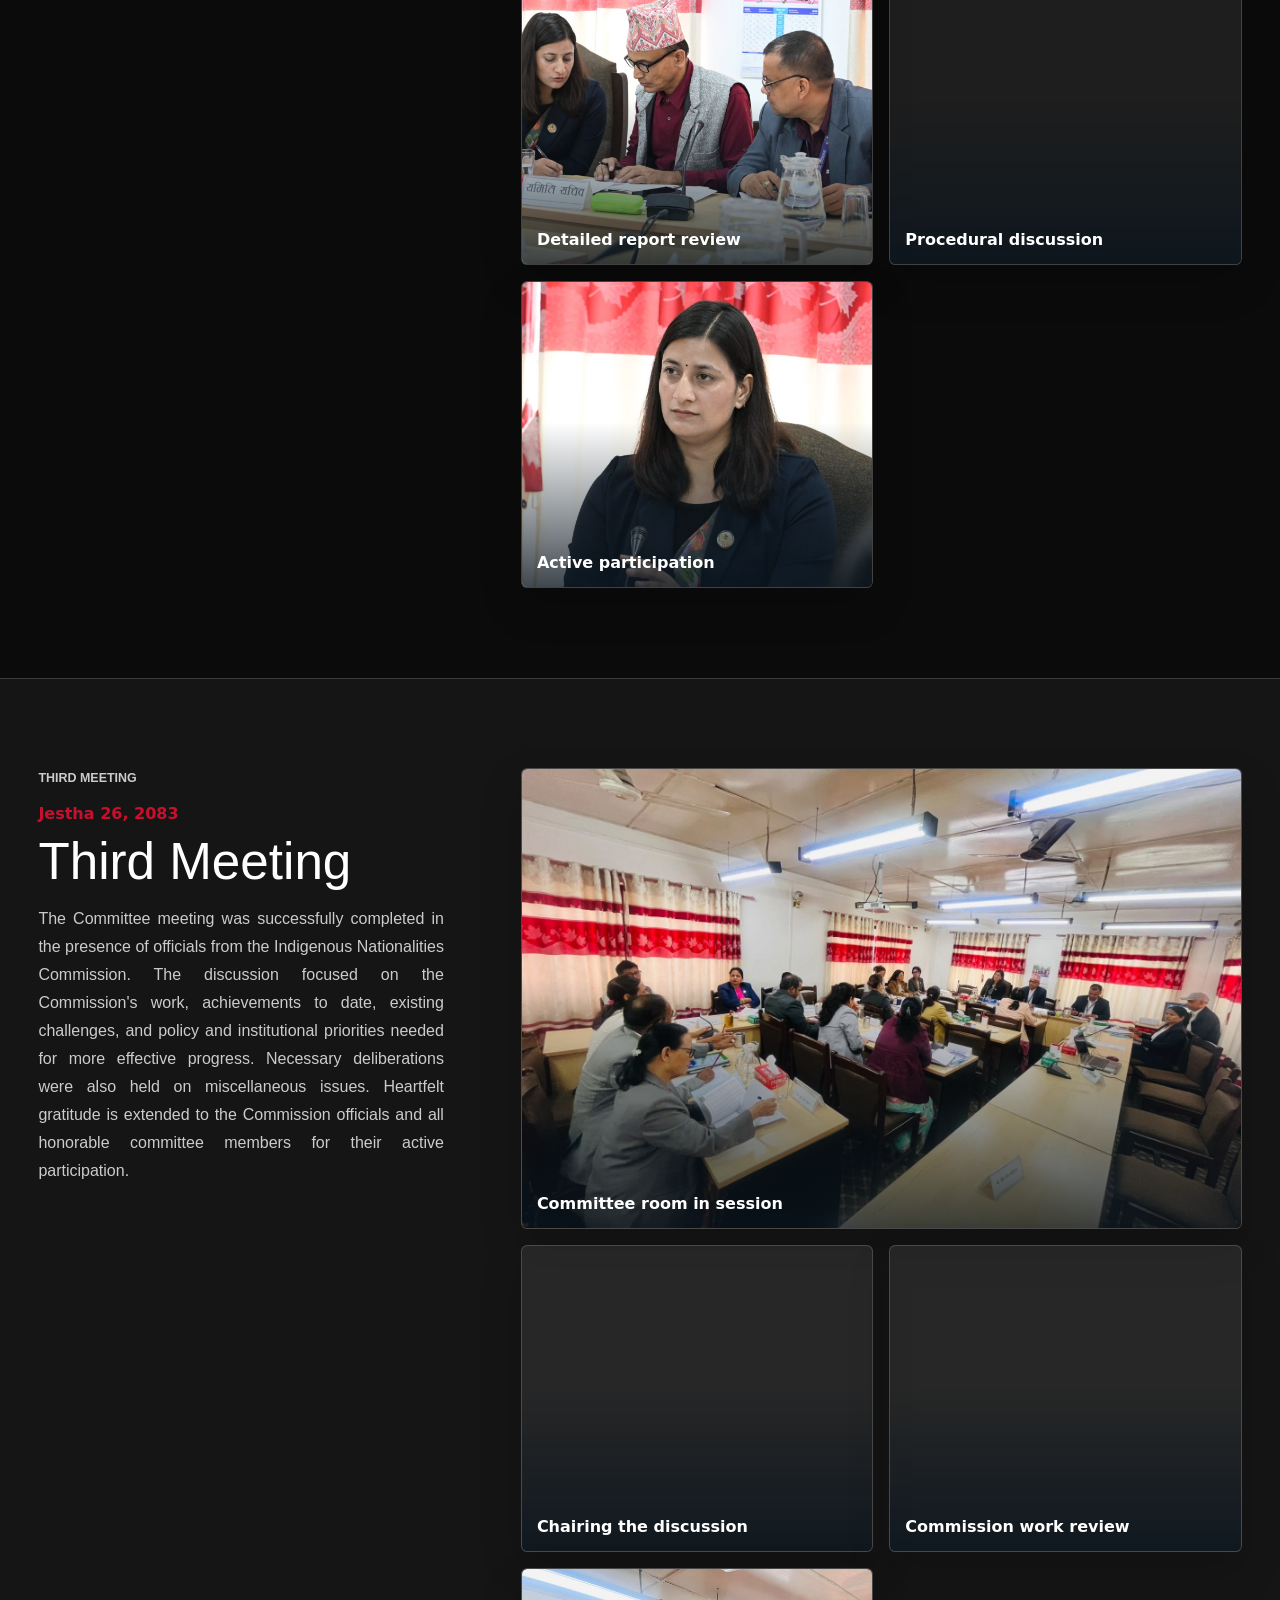
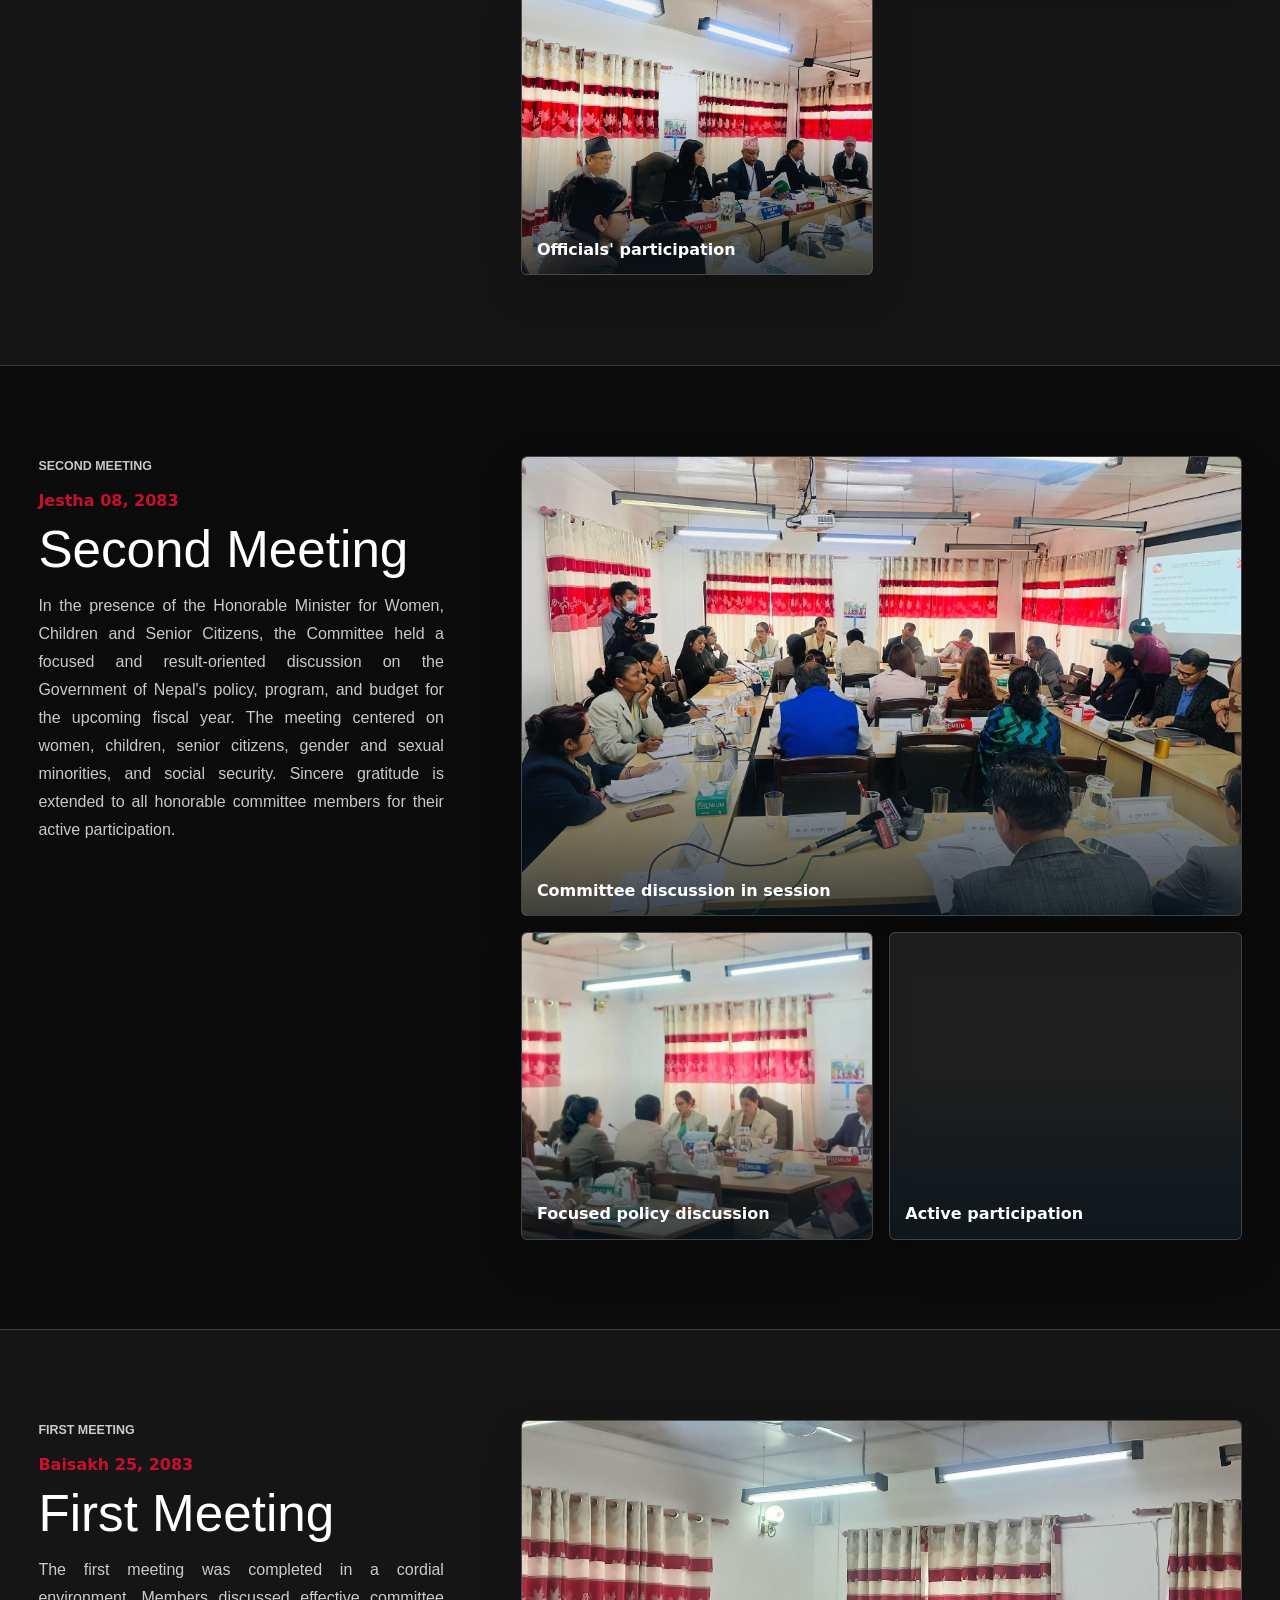
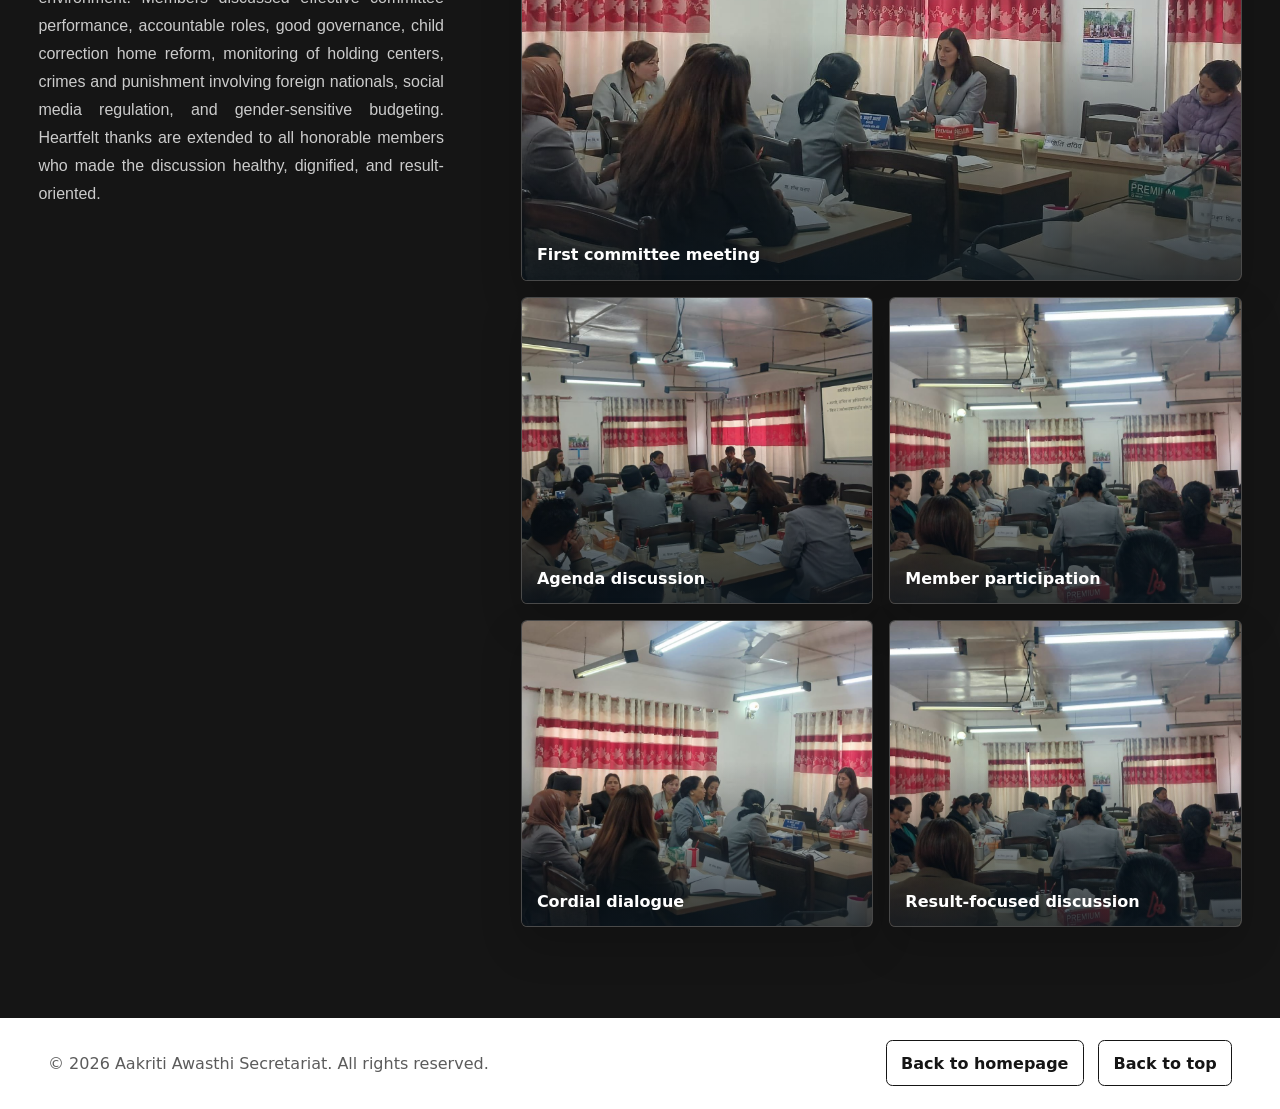
==== commit 95434065: "Reduce Nepal flag size" ====
--- a/meetings.html
+++ b/meetings.html
@@ -11,7 +11,7 @@
     <link rel="icon" type="image/png" sizes="32x32" href="assets/favicon-32.png" />
     <link rel="icon" type="image/png" sizes="512x512" href="assets/favicon.png" />
     <link rel="apple-touch-icon" href="assets/apple-touch-icon.png" />
-    <link rel="stylesheet" href="styles.css?v=20260827-9" />
+    <link rel="stylesheet" href="styles.css?v=20260827-10" />
   </head>
   <body class="meeting-detail-page" id="top">
     <header class="site-header is-scrolled" data-header>
--- a/styles.css
+++ b/styles.css
@@ -518,7 +518,7 @@
   z-index: 2;
   display: grid;
   align-items: start;
-  width: clamp(5.3rem, 8vw, 7.7rem);
+  width: clamp(4rem, 6vw, 5.8rem);
   opacity: 0.9;
   filter: drop-shadow(0 10px 18px rgba(0, 0, 0, 0.22));
   pointer-events: none;
@@ -2349,7 +2349,7 @@
   .hero-nepal-flag {
     top: 6.75rem;
     right: 1.05rem;
-    width: 4.1rem;
+    width: 3.2rem;
     opacity: 0.78;
   }
 
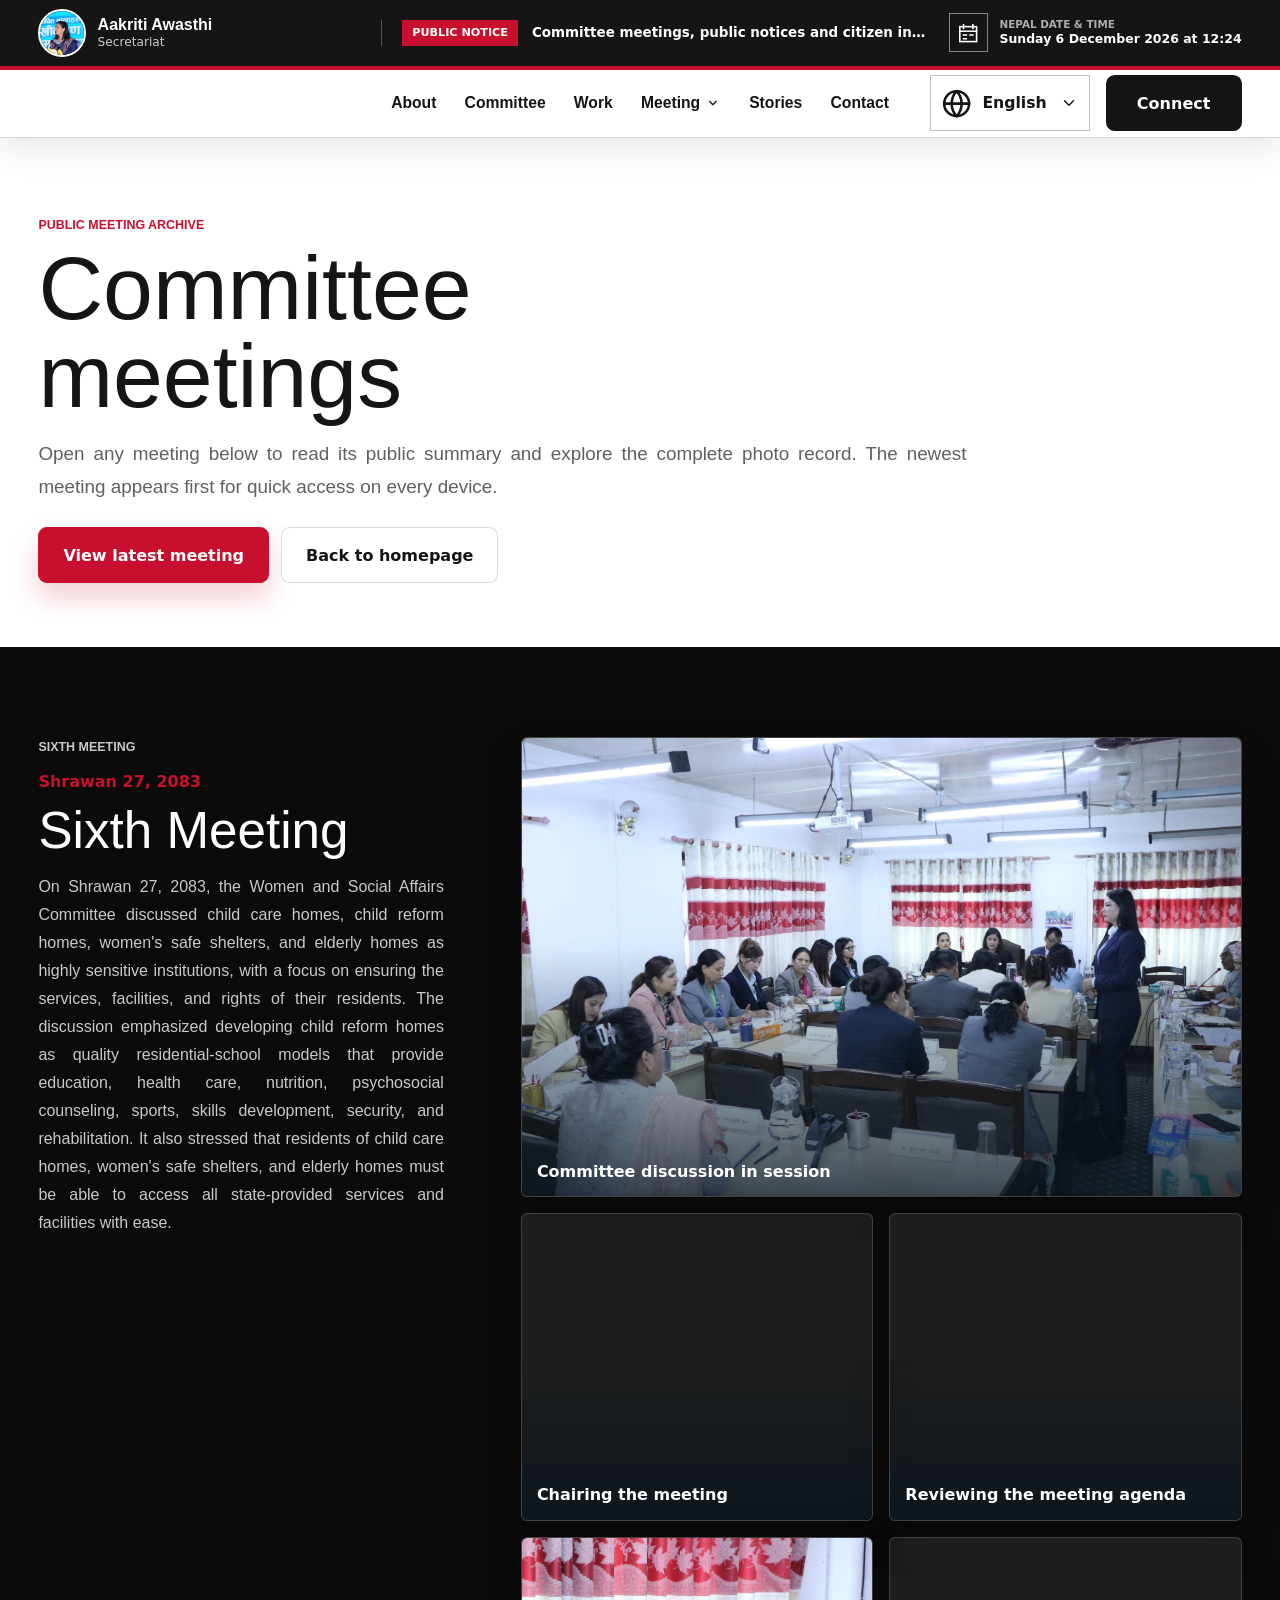
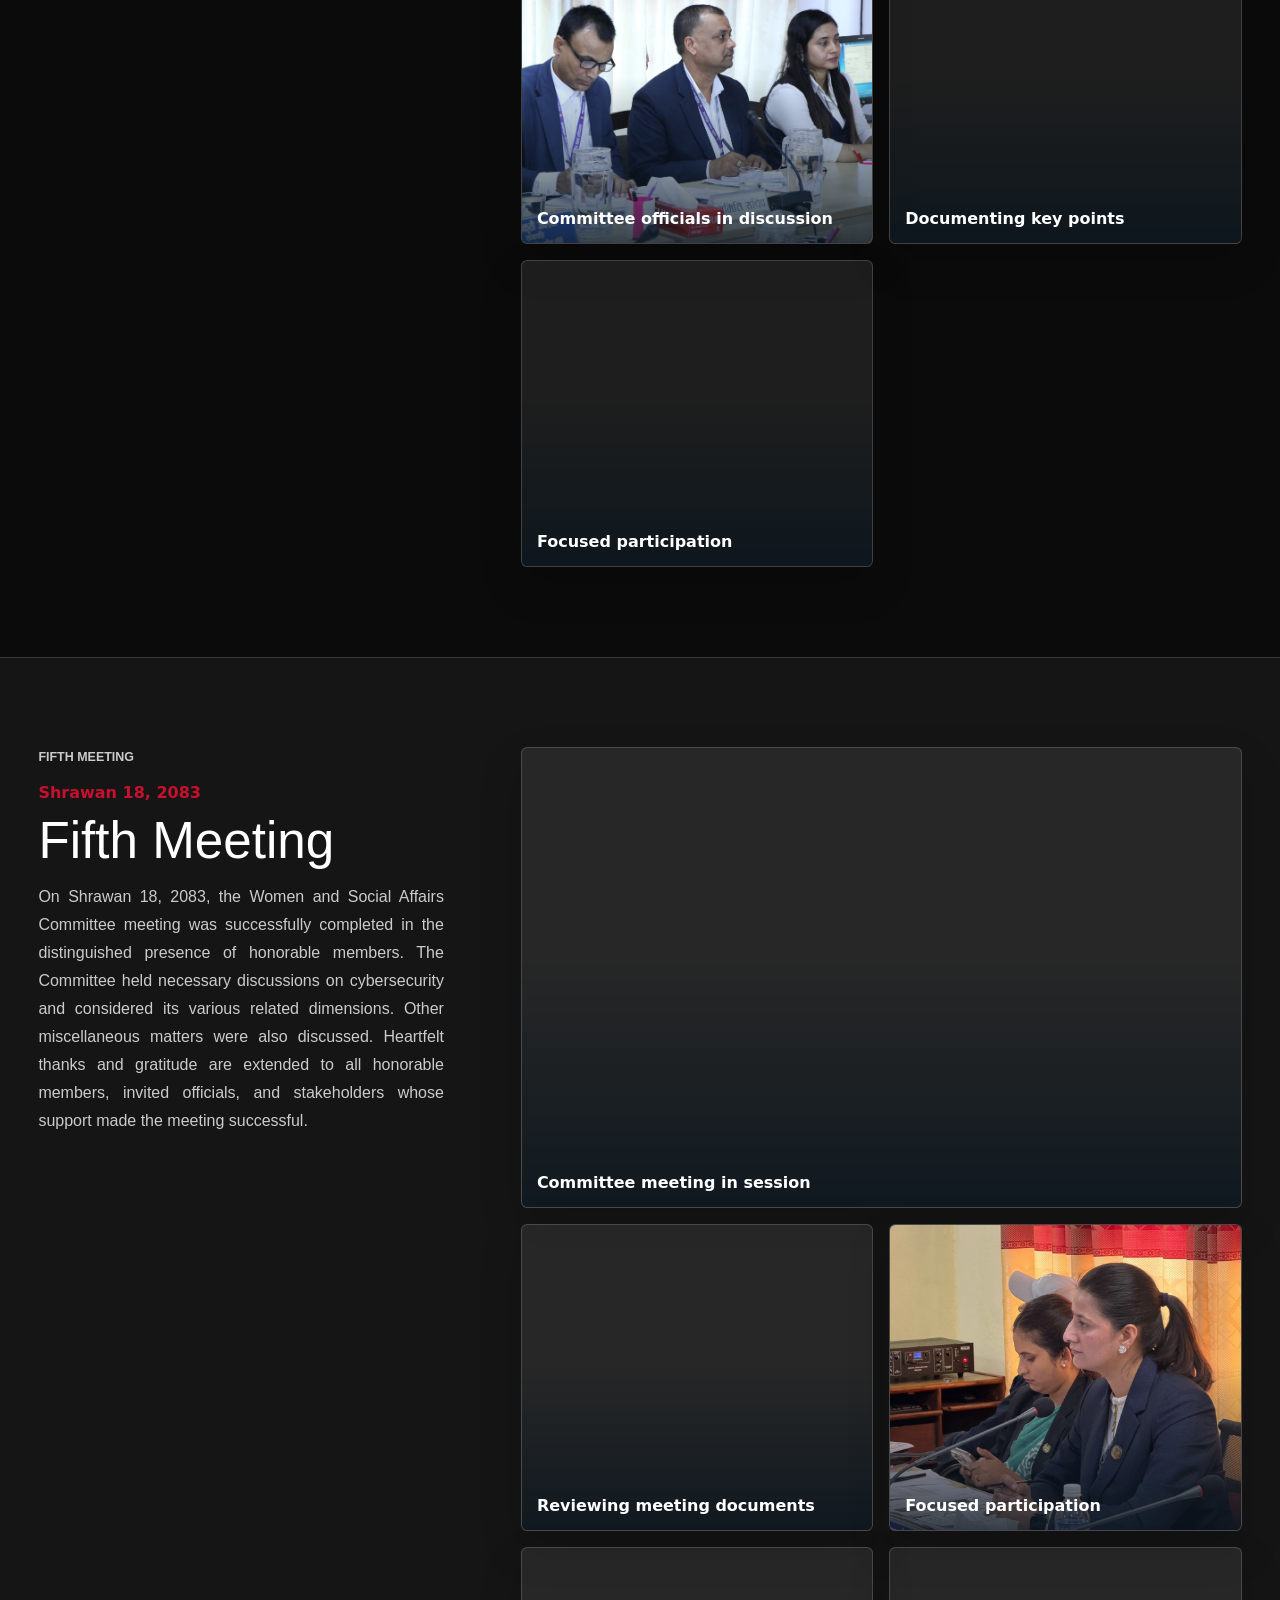
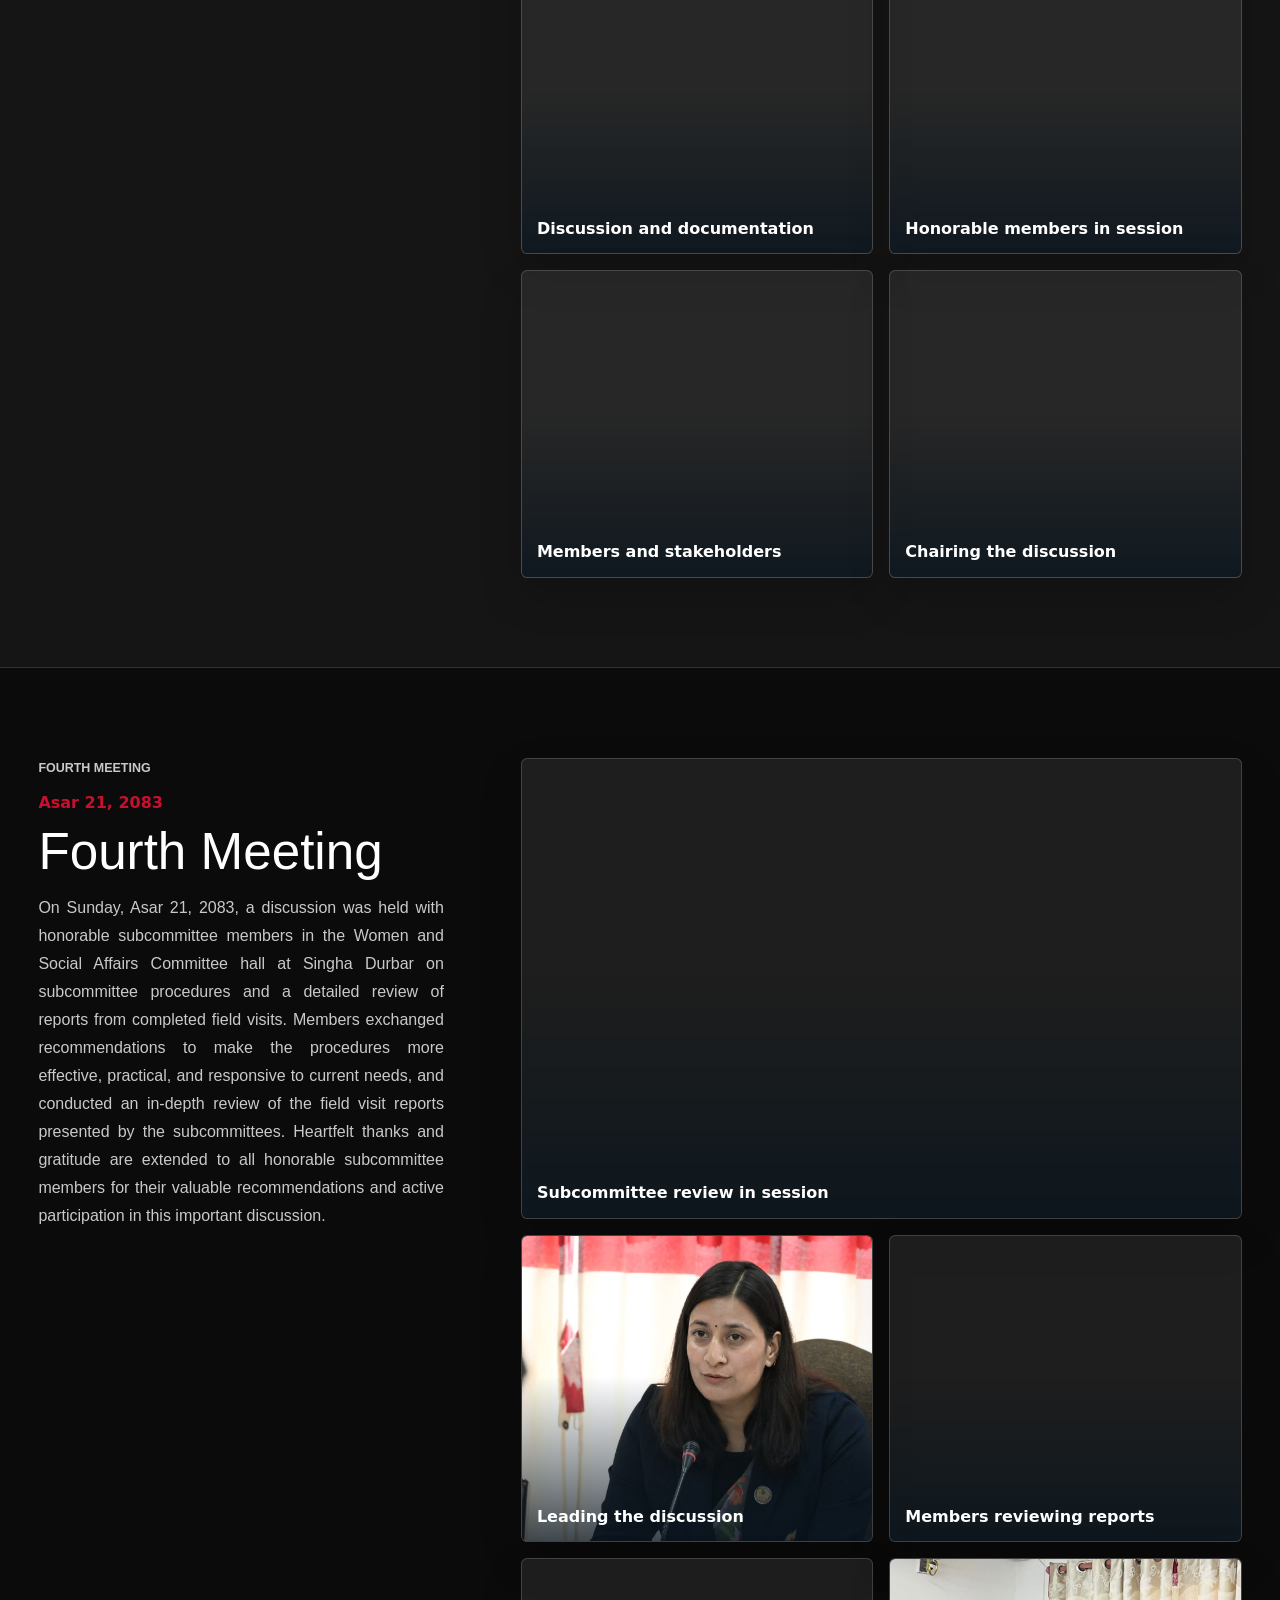
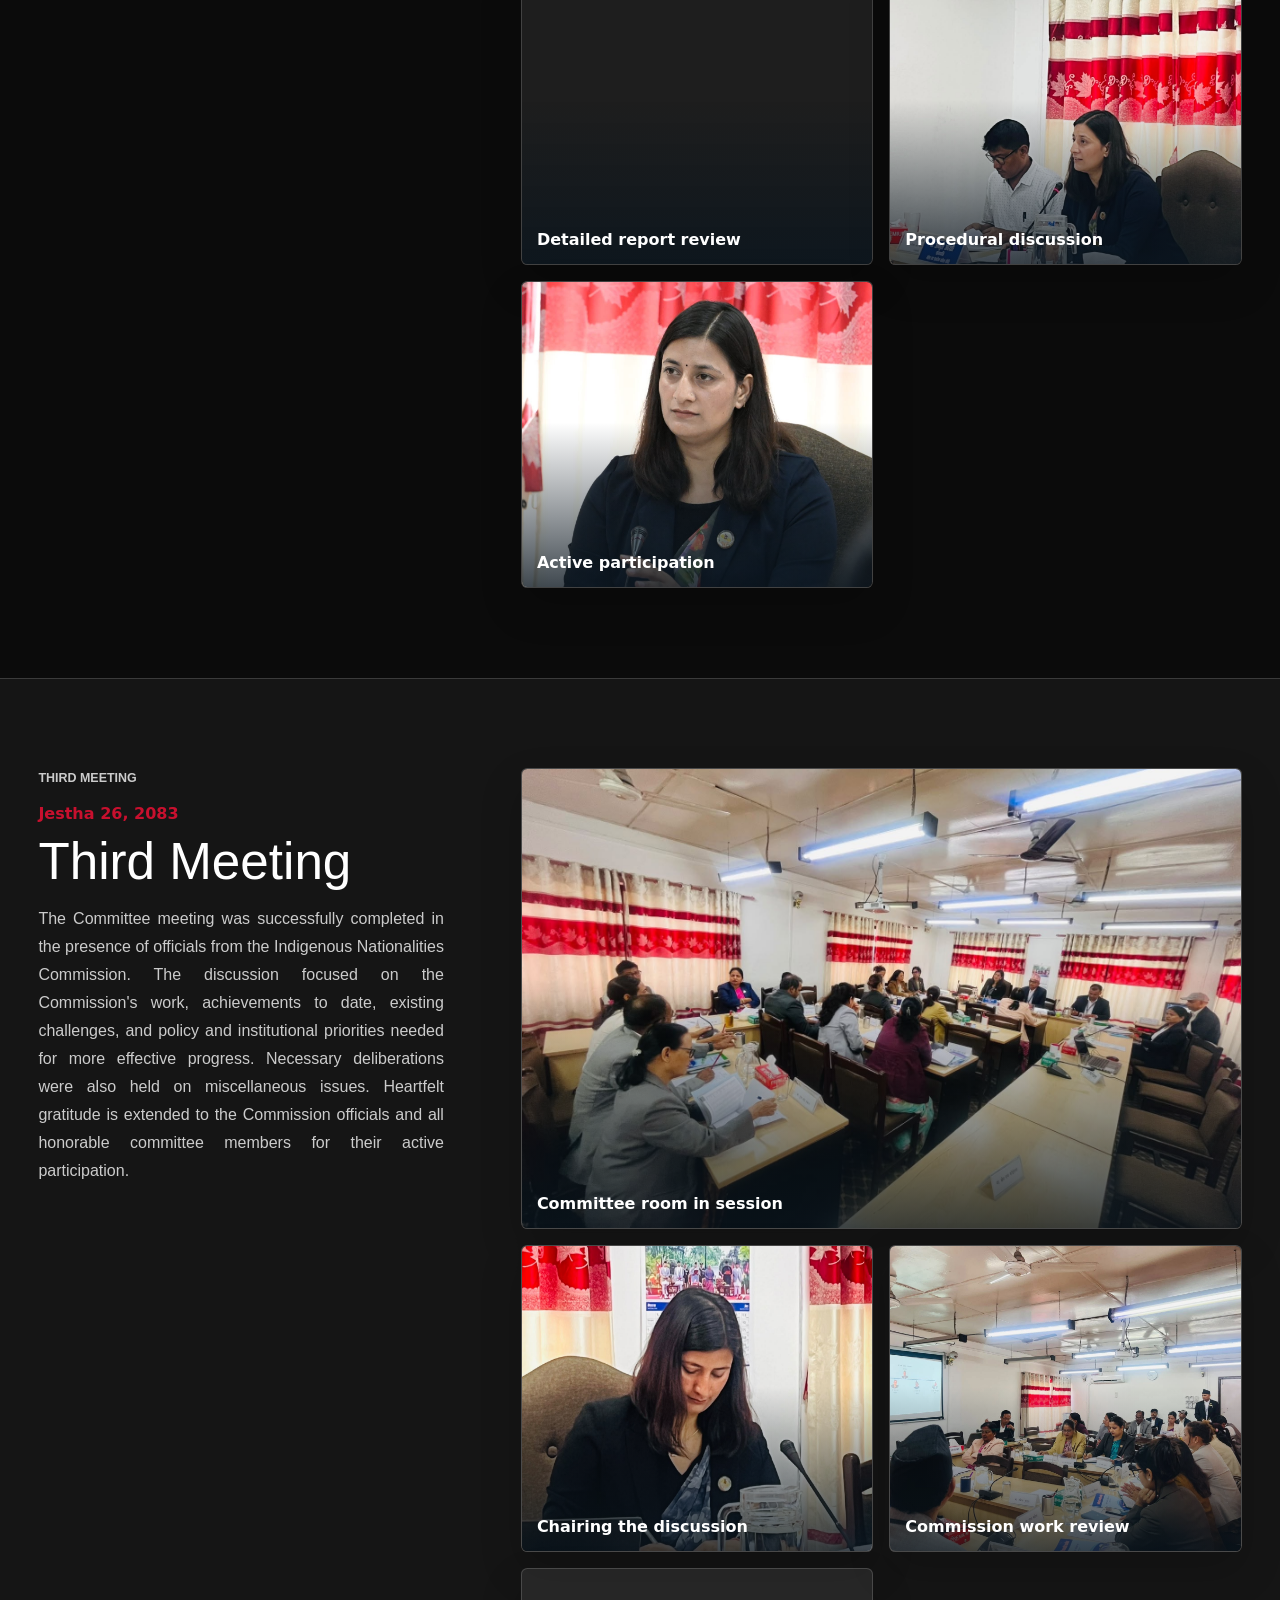
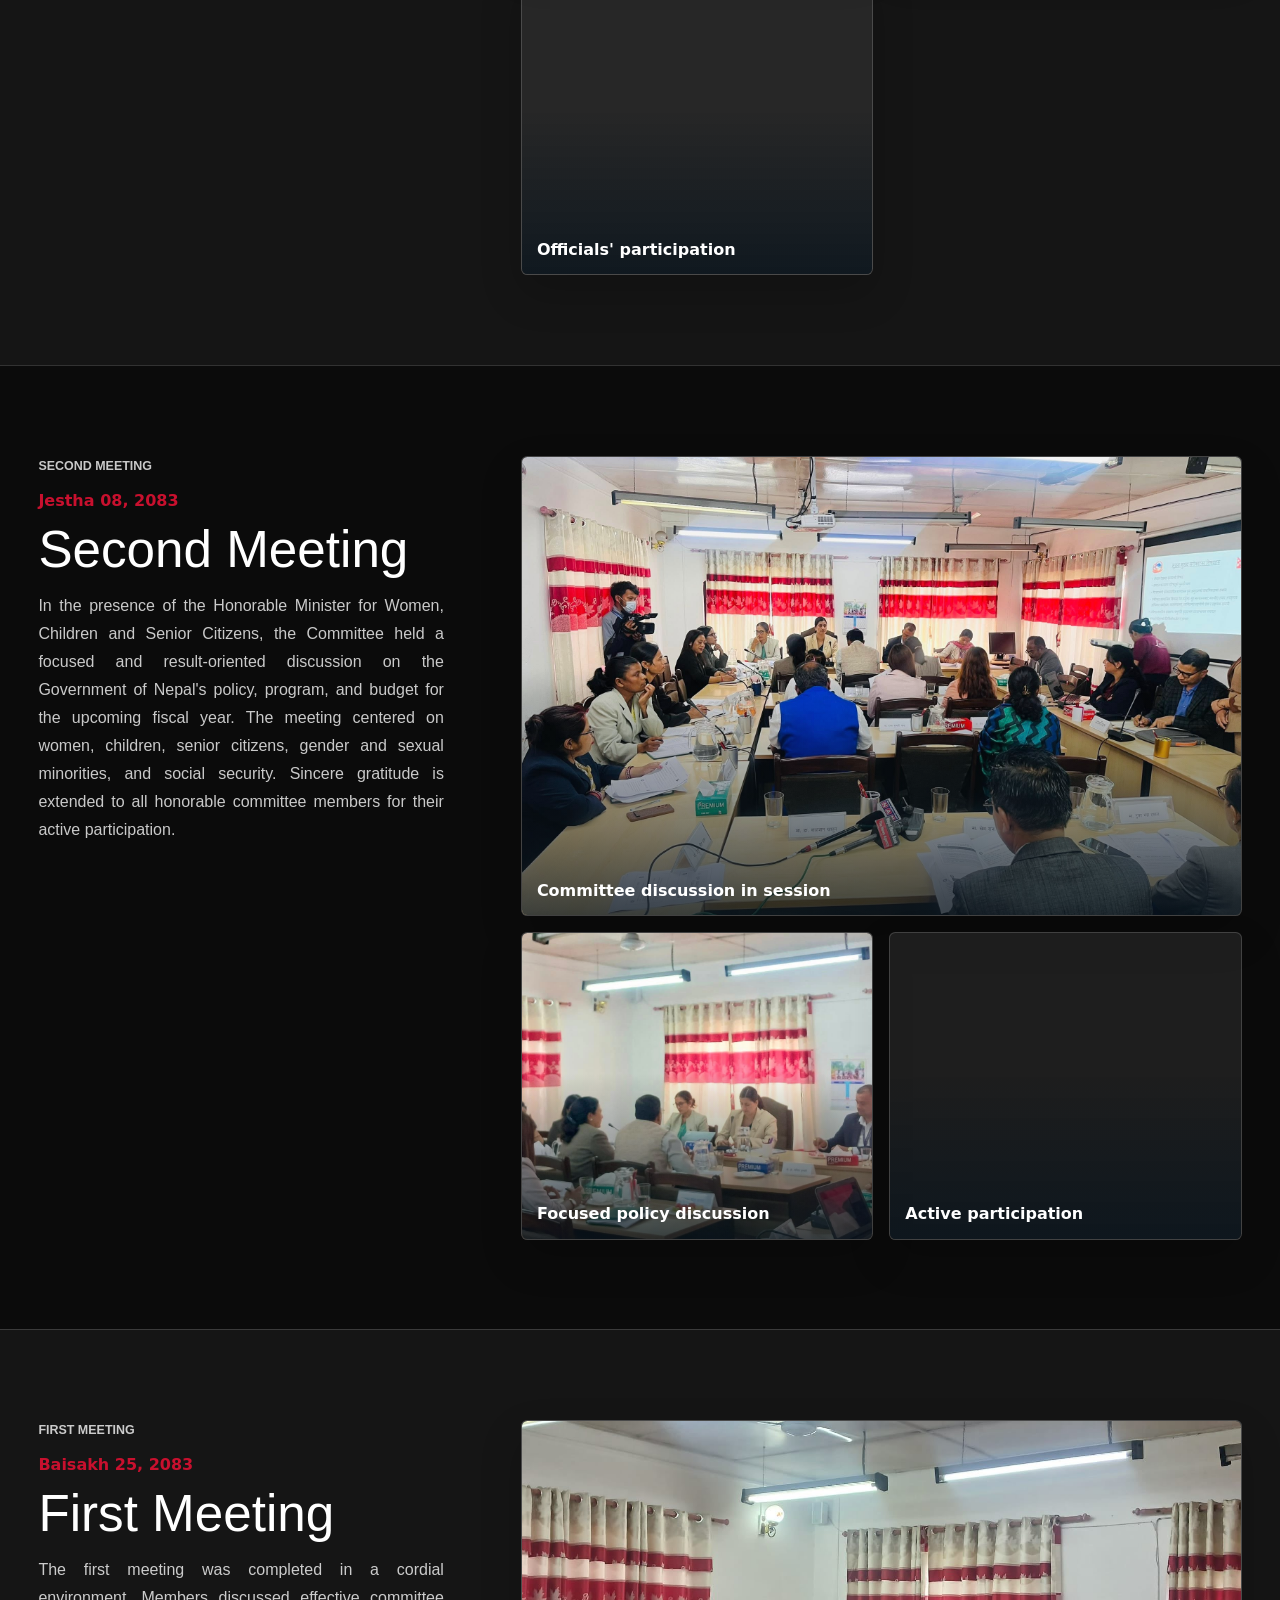
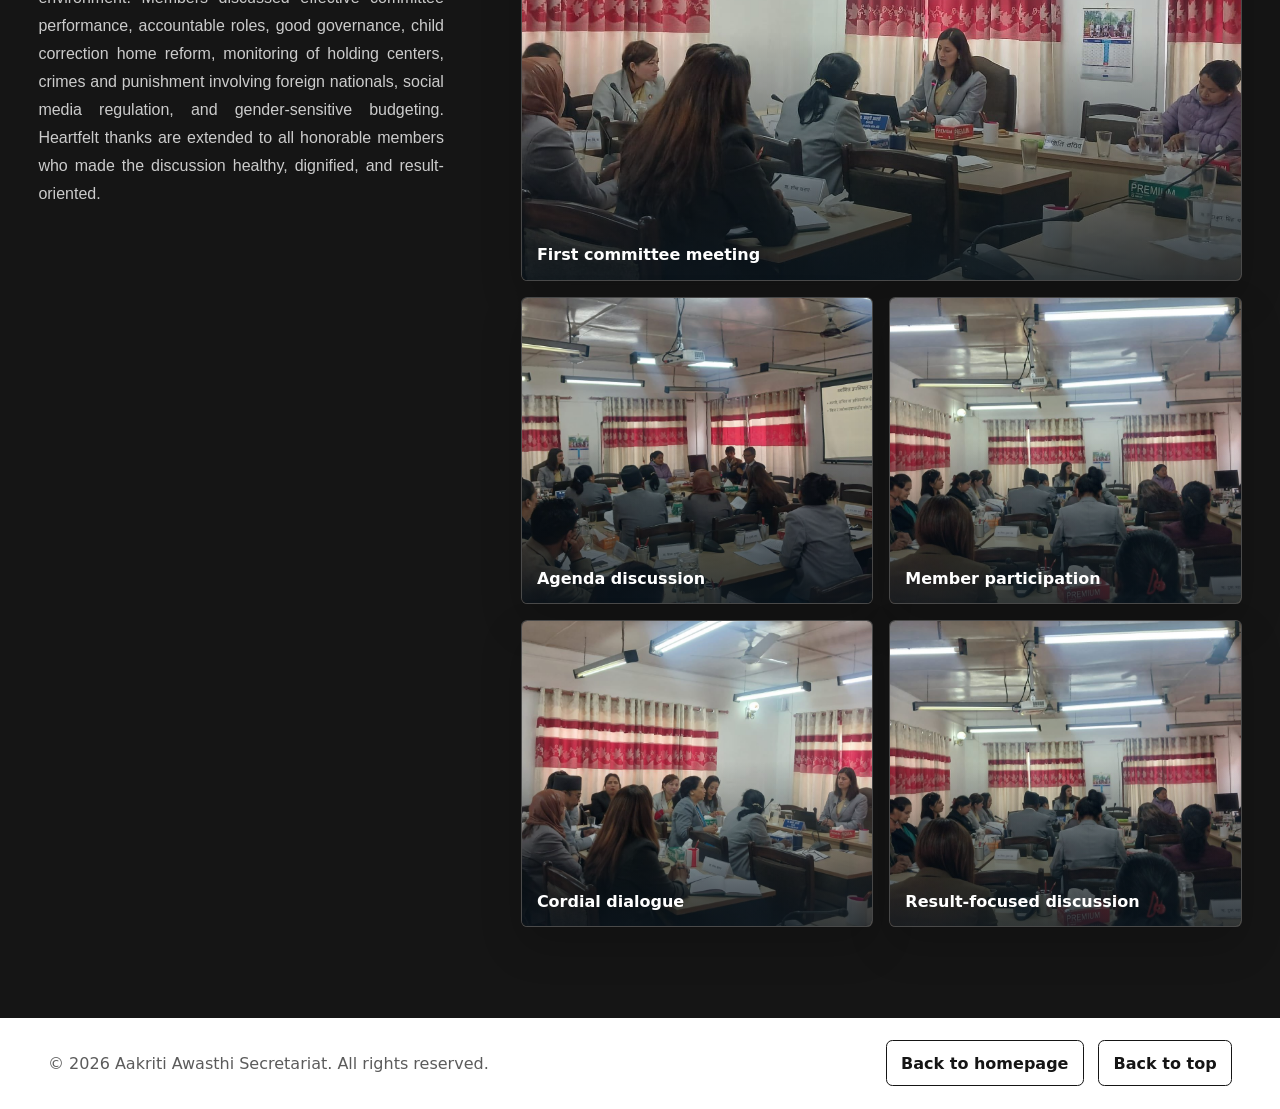
==== commit 524497f4: "Shrink Nepal flag and clean its edge" ====
--- a/meetings.html
+++ b/meetings.html
@@ -11,7 +11,7 @@
     <link rel="icon" type="image/png" sizes="32x32" href="assets/favicon-32.png" />
     <link rel="icon" type="image/png" sizes="512x512" href="assets/favicon.png" />
     <link rel="apple-touch-icon" href="assets/apple-touch-icon.png" />
-    <link rel="stylesheet" href="styles.css?v=20260827-10" />
+    <link rel="stylesheet" href="styles.css?v=20260828-1" />
   </head>
   <body class="meeting-detail-page" id="top">
     <header class="site-header is-scrolled" data-header>
--- a/styles.css
+++ b/styles.css
@@ -518,7 +518,7 @@
   z-index: 2;
   display: grid;
   align-items: start;
-  width: clamp(4rem, 6vw, 5.8rem);
+  width: clamp(3rem, 4.5vw, 4.5rem);
   opacity: 0.9;
   filter: drop-shadow(0 10px 18px rgba(0, 0, 0, 0.22));
   pointer-events: none;
@@ -531,6 +531,14 @@
   transform-origin: 9% 50%;
   animation: nepal-flag-wave 3.8s ease-in-out infinite;
   will-change: transform;
+}
+
+.nepal-flag-edge {
+  fill: none;
+  stroke: #003893;
+  stroke-width: 4;
+  stroke-linejoin: round;
+  pointer-events: none;
 }
 
 @keyframes nepal-flag-wave {
@@ -2349,7 +2357,7 @@
   .hero-nepal-flag {
     top: 6.75rem;
     right: 1.05rem;
-    width: 3.2rem;
+    width: 2.5rem;
     opacity: 0.78;
   }
 
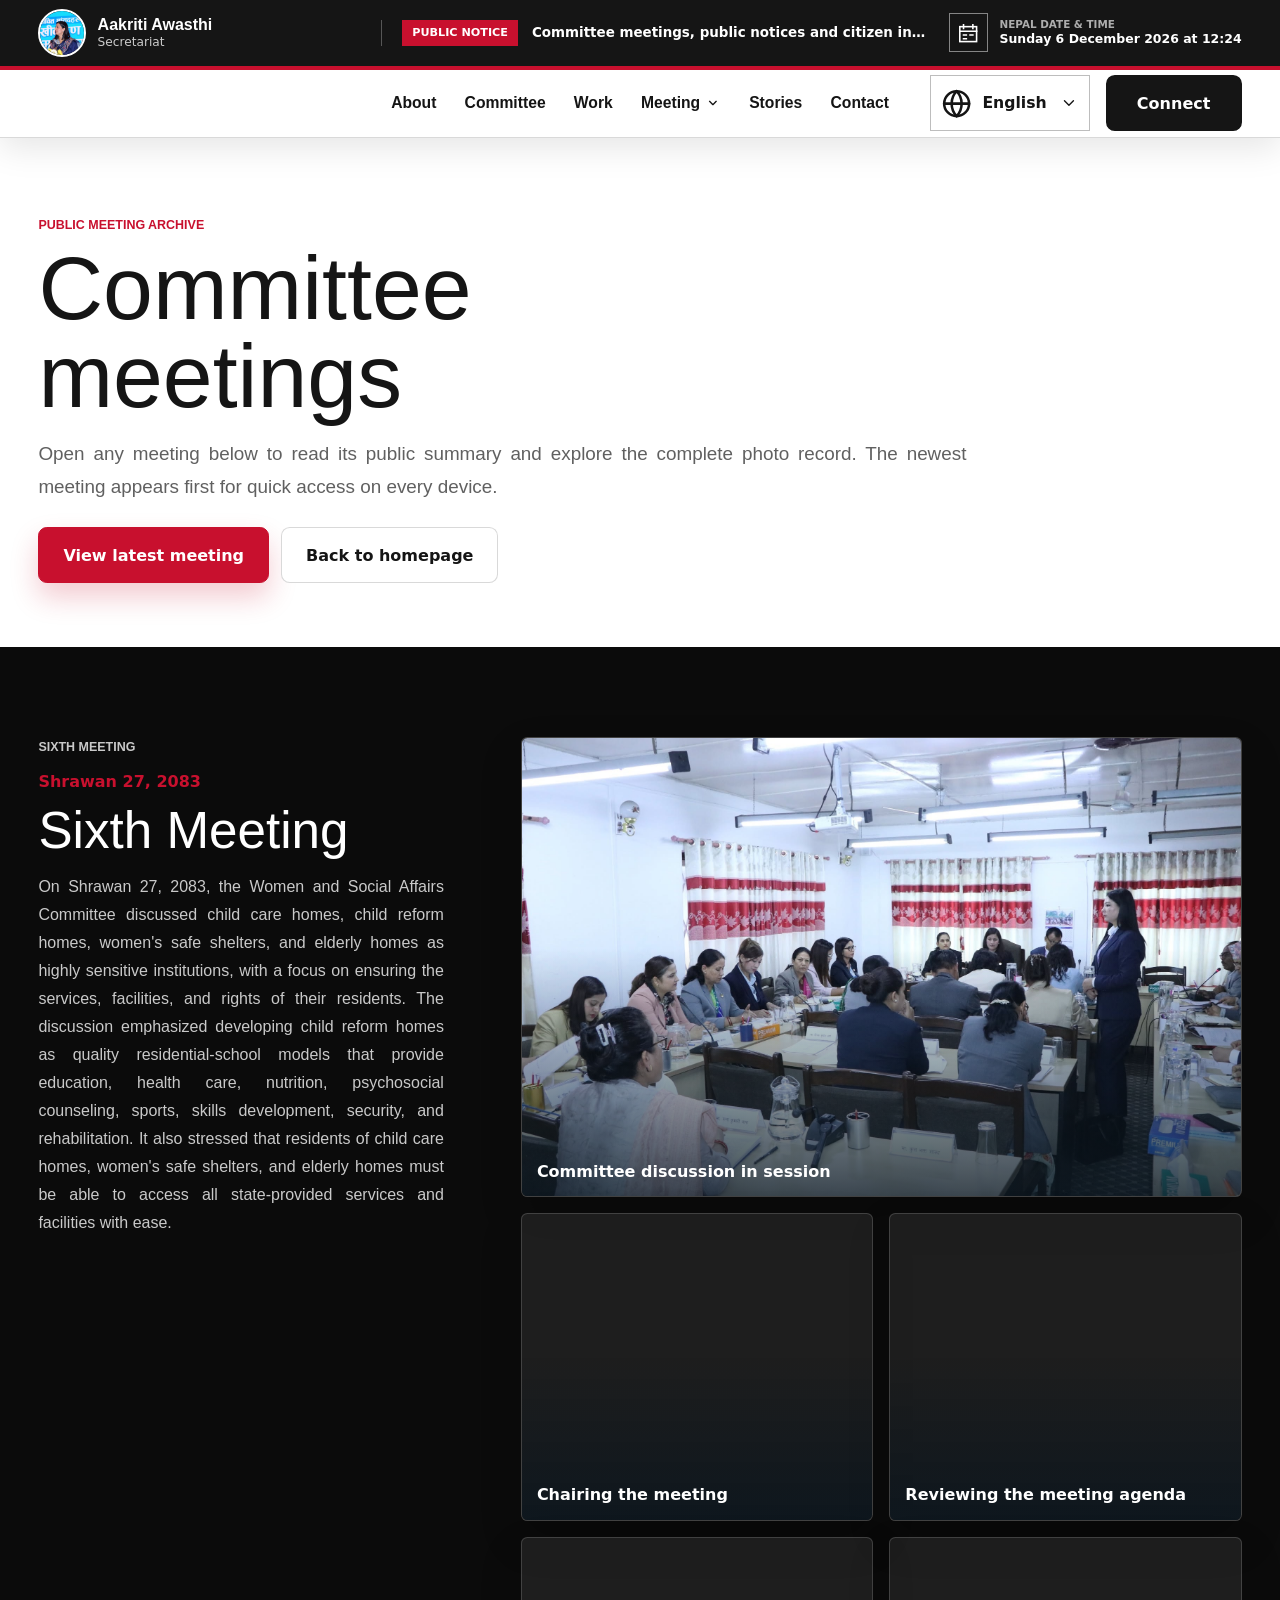
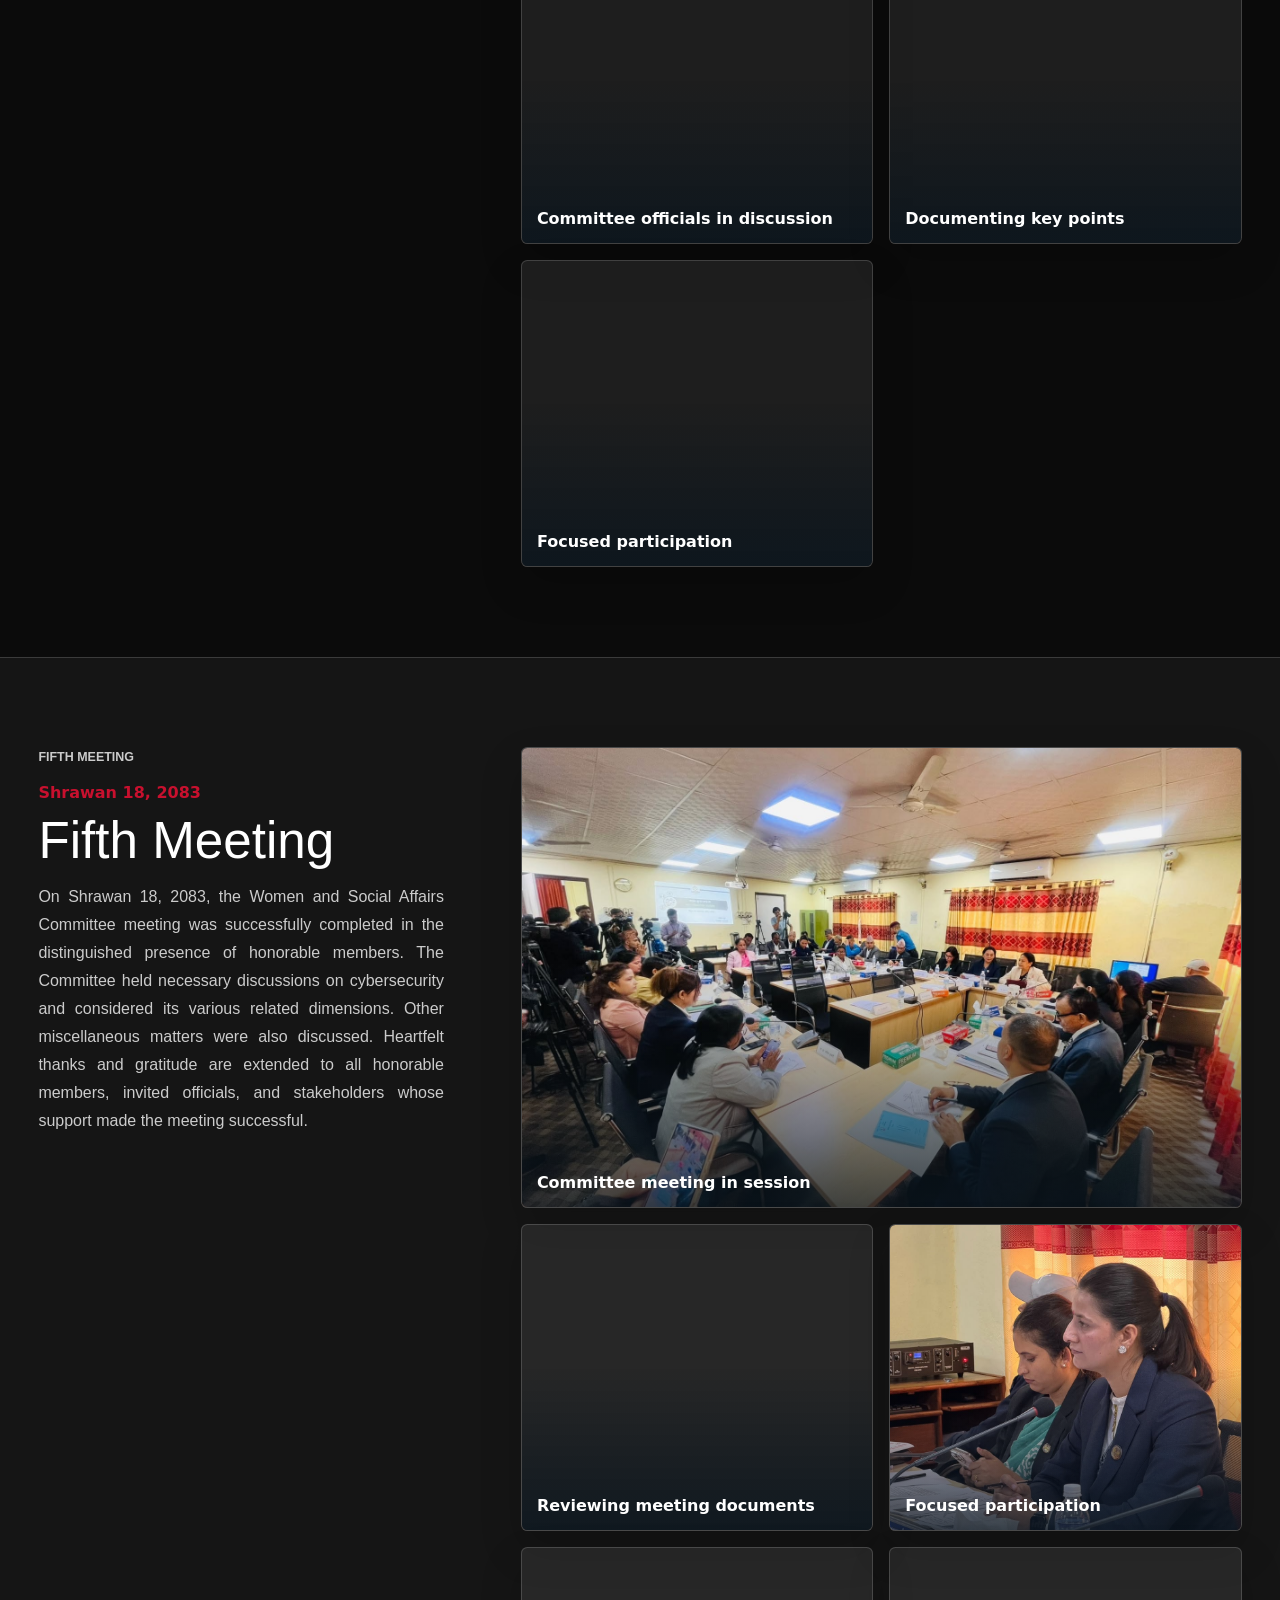
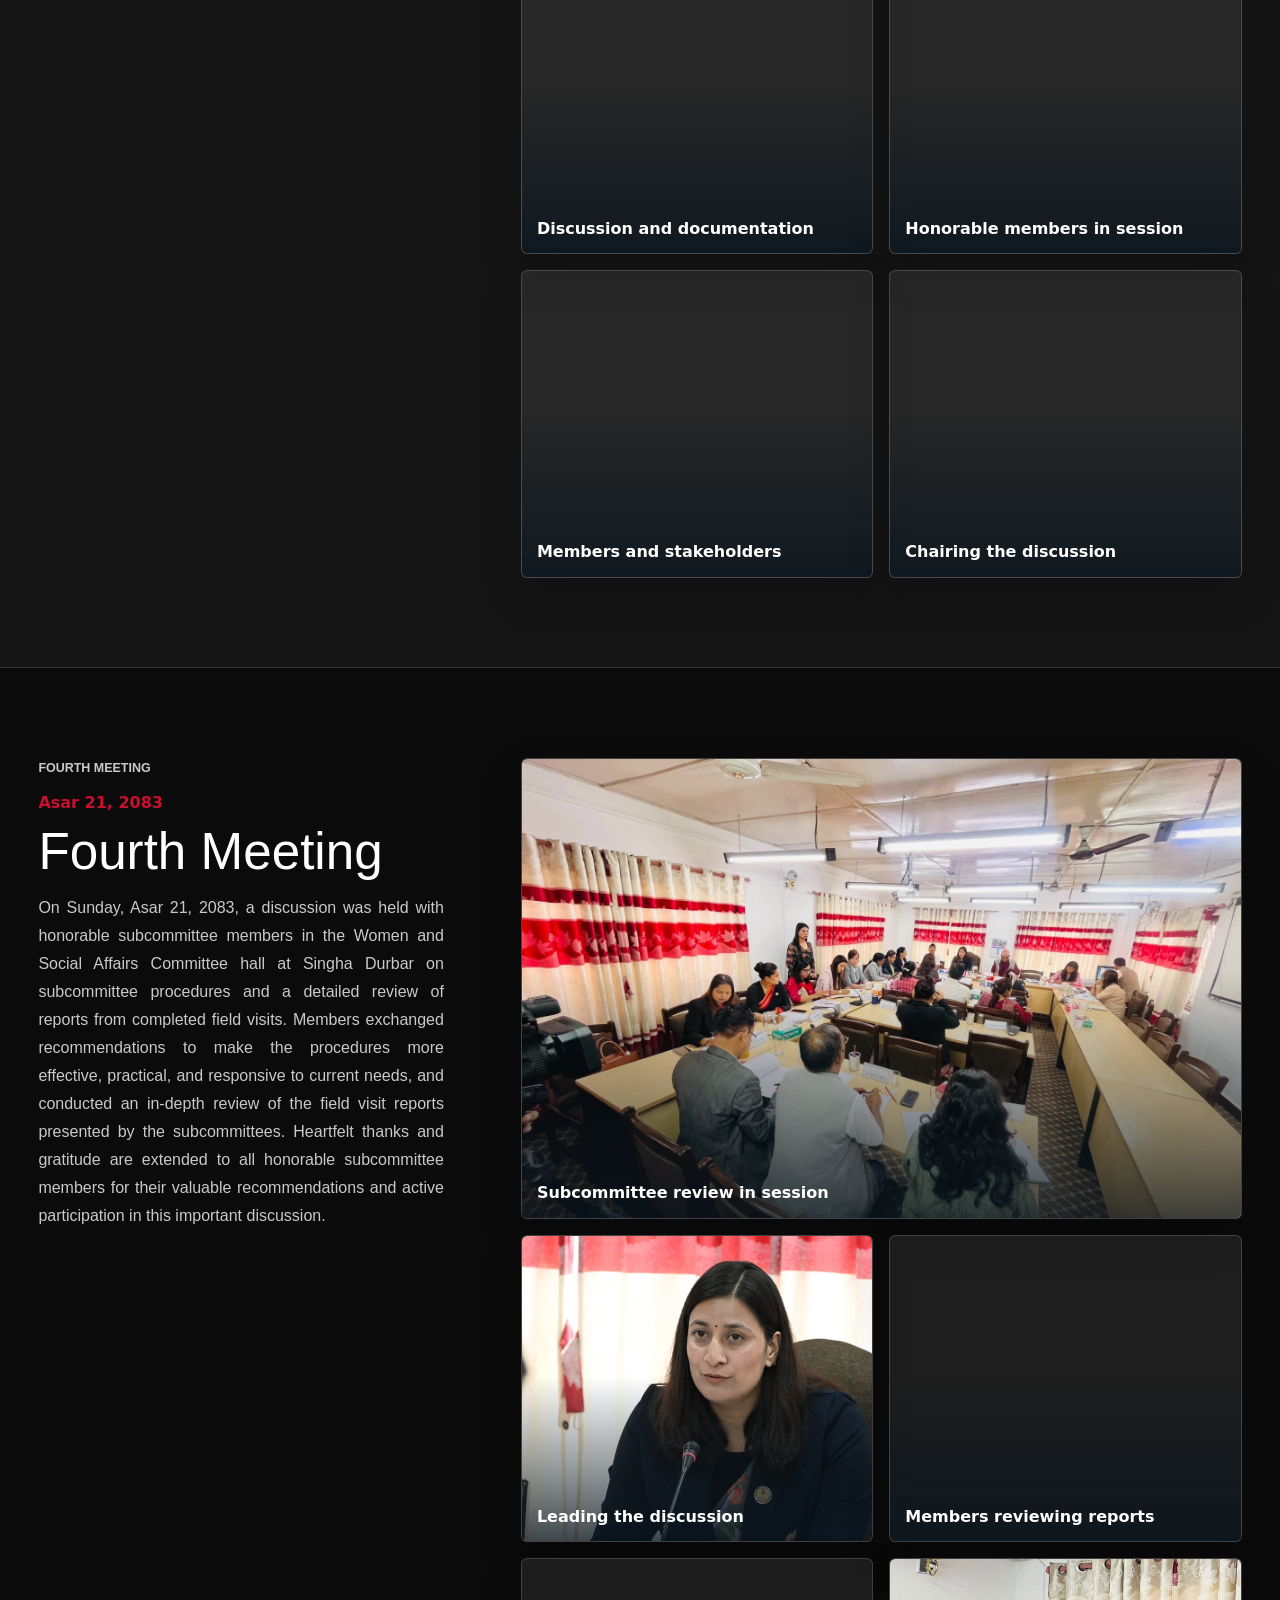
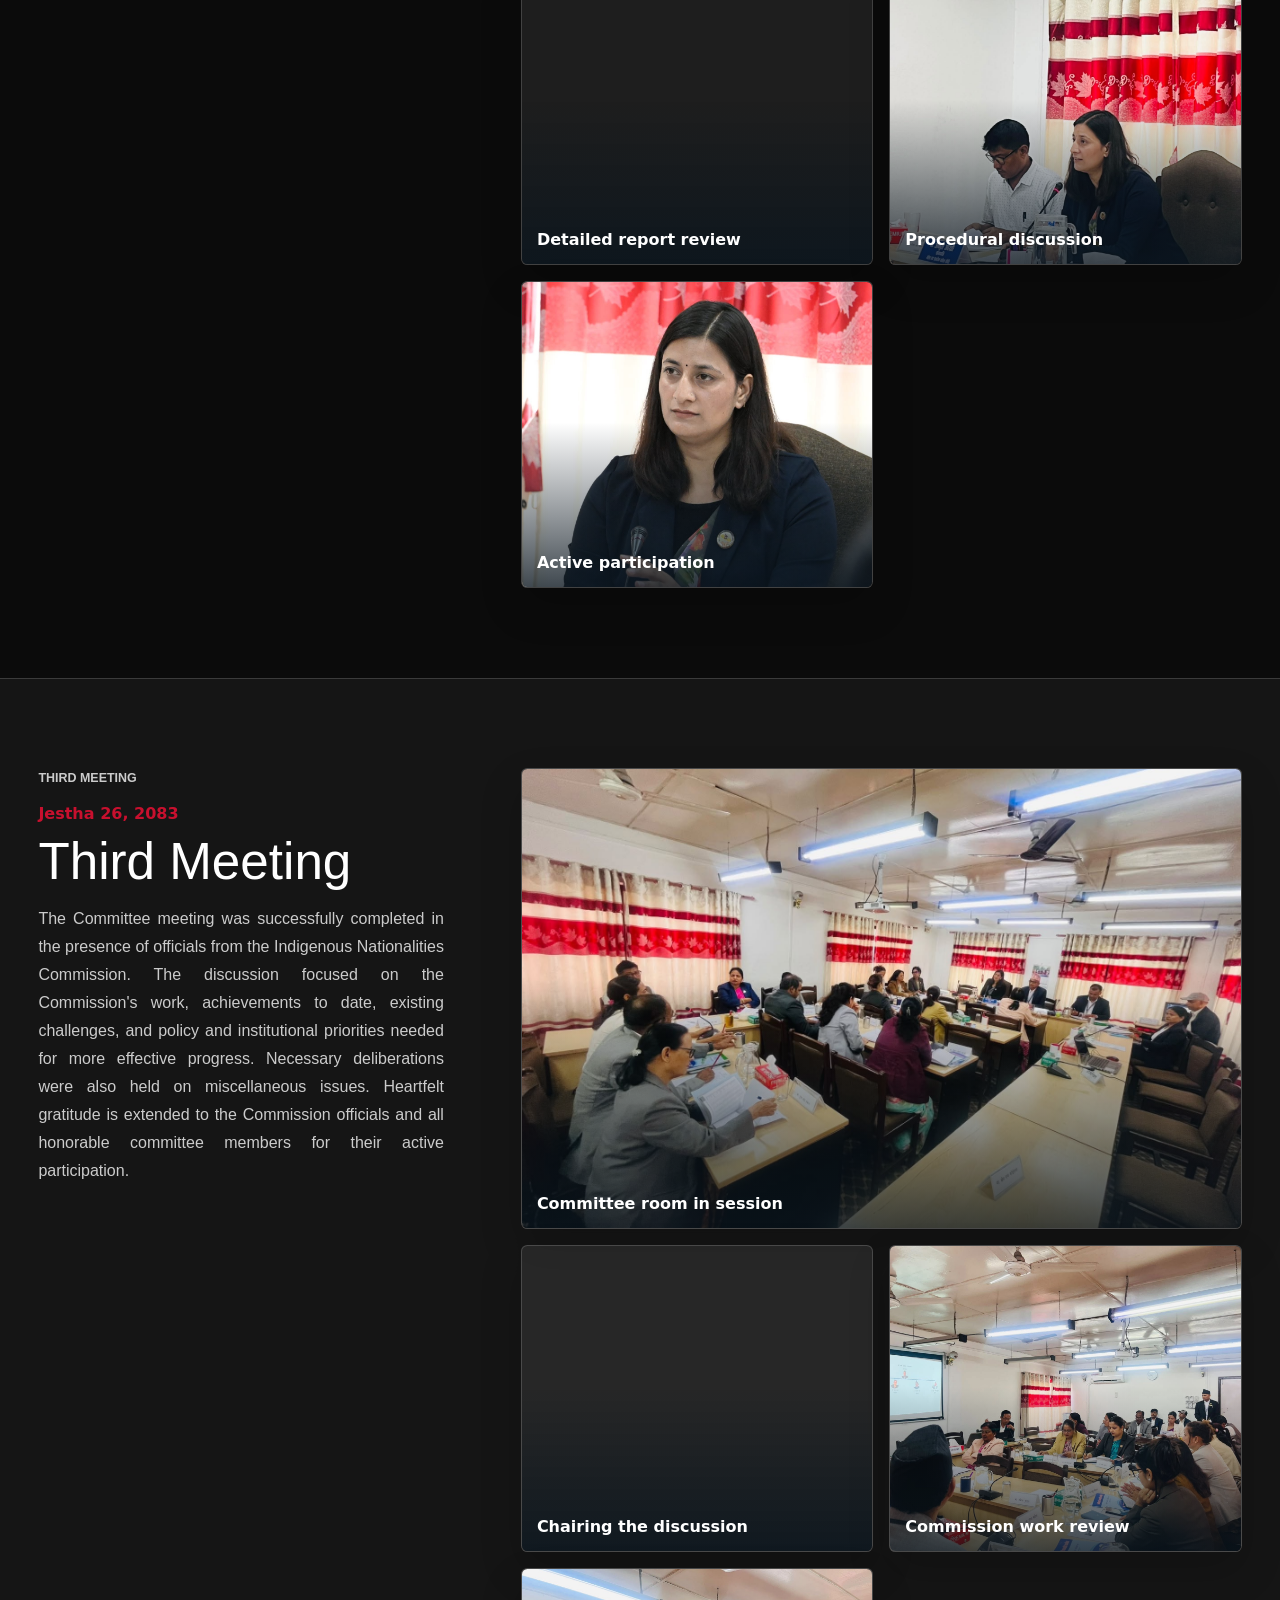
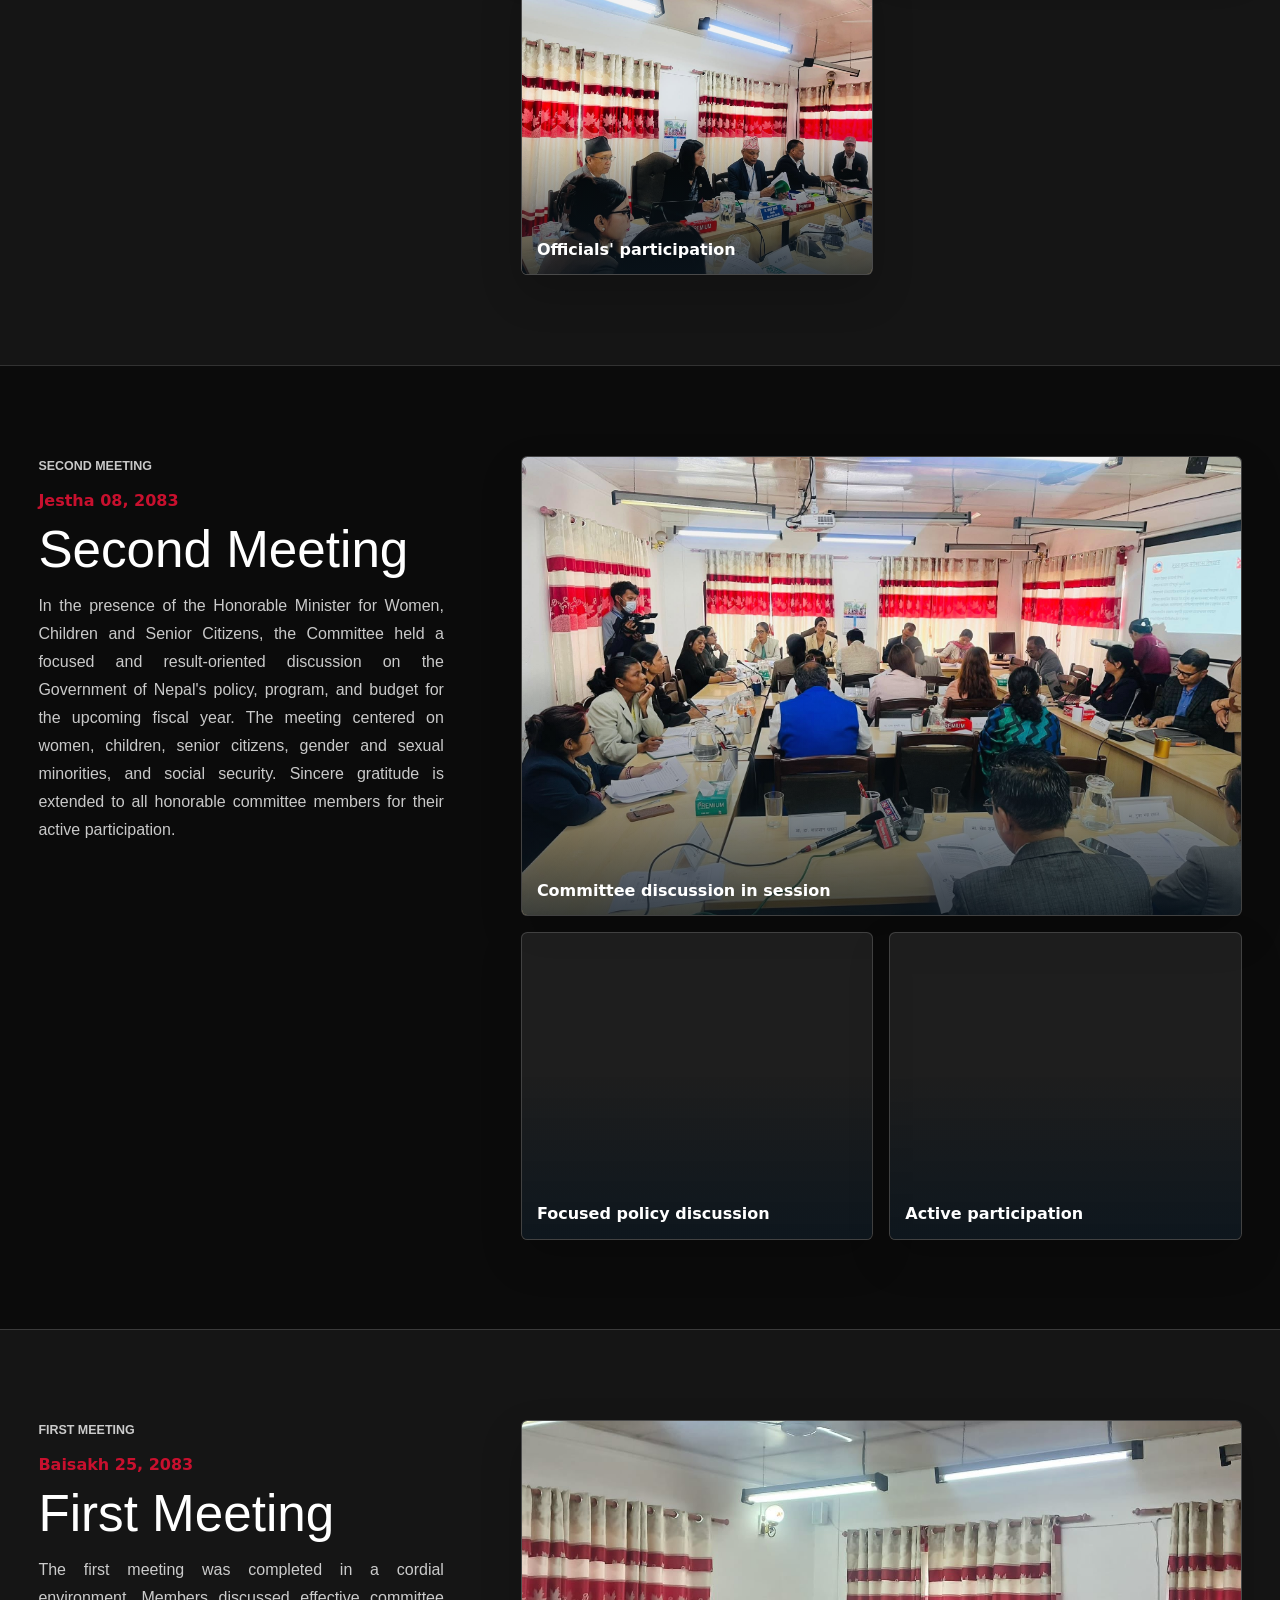
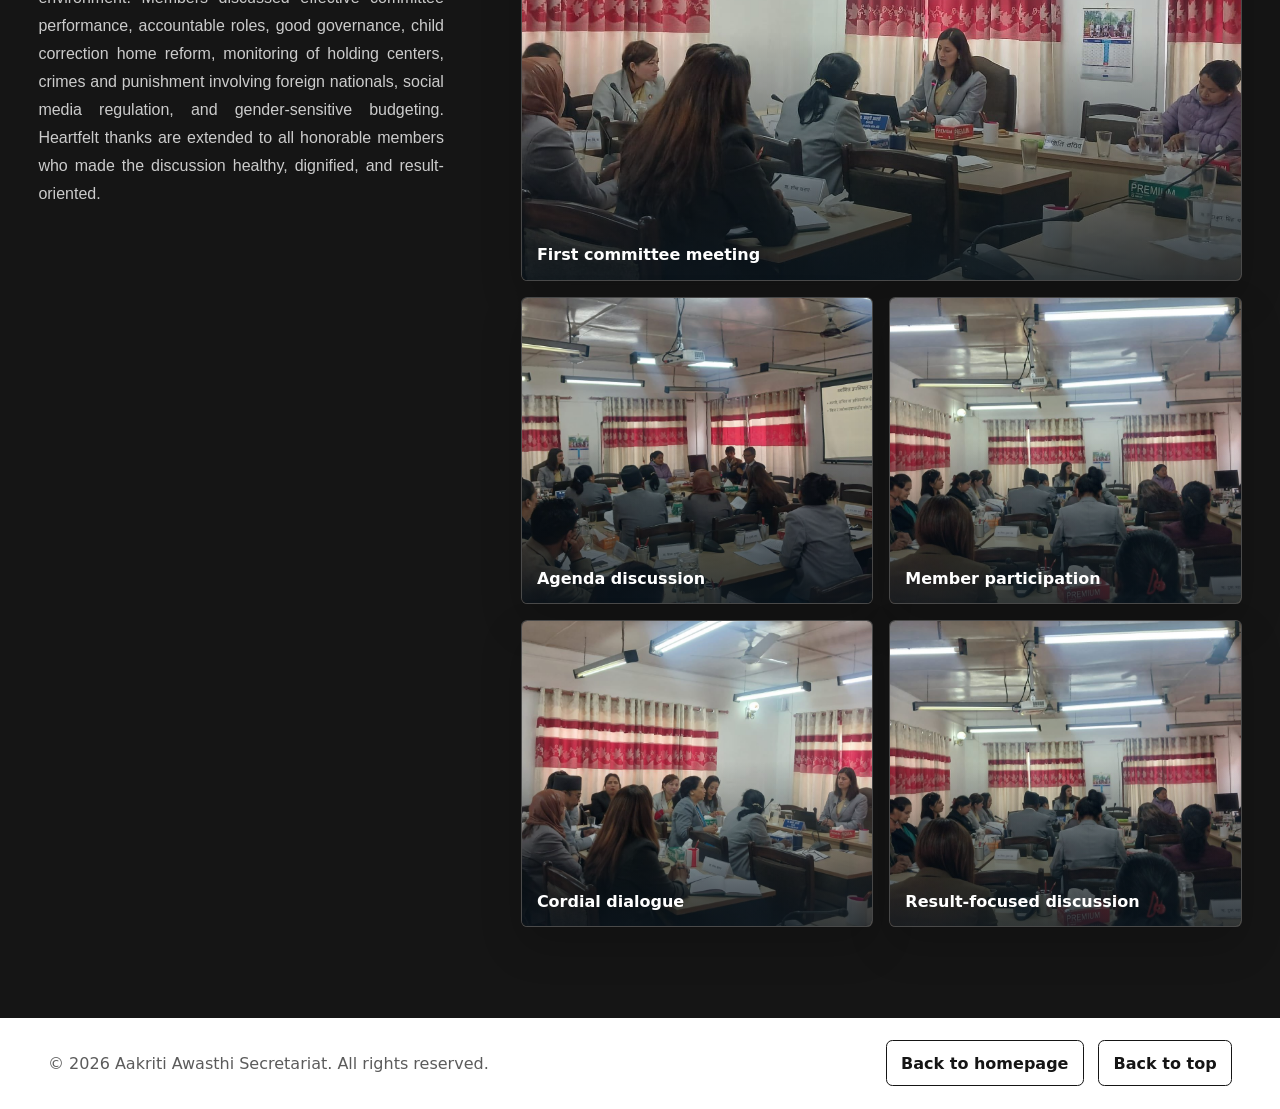
==== commit 46943f7b: "Add Bharatpur field visit story" ====
--- a/meetings.html
+++ b/meetings.html
@@ -11,7 +11,7 @@
     <link rel="icon" type="image/png" sizes="32x32" href="assets/favicon-32.png" />
     <link rel="icon" type="image/png" sizes="512x512" href="assets/favicon.png" />
     <link rel="apple-touch-icon" href="assets/apple-touch-icon.png" />
-    <link rel="stylesheet" href="styles.css?v=20260828-1" />
+    <link rel="stylesheet" href="styles.css?v=20260828-2" />
   </head>
   <body class="meeting-detail-page" id="top">
     <header class="site-header is-scrolled" data-header>
--- a/styles.css
+++ b/styles.css
@@ -1701,6 +1701,170 @@
   font-weight: 800;
 }
 
+.visit-story {
+  margin-top: clamp(3.5rem, 7vw, 6.5rem);
+  padding-top: clamp(3rem, 6vw, 5.5rem);
+  border-top: 2px solid #c8102e;
+}
+
+.visit-story-intro {
+  display: grid;
+  grid-template-columns: minmax(17rem, 0.78fr) minmax(0, 1.22fr);
+  gap: clamp(2rem, 5vw, 5.5rem);
+  align-items: start;
+  margin-bottom: clamp(2rem, 4vw, 3.5rem);
+}
+
+.visit-story-heading {
+  position: sticky;
+  top: 2rem;
+}
+
+.visit-story-heading h2 {
+  max-width: 17ch;
+  margin: 0;
+  color: #151515;
+  font-size: clamp(2rem, 3.5vw, 3.65rem);
+  line-height: 1.04;
+}
+
+.visit-story-copy {
+  max-width: 58rem;
+}
+
+.visit-story-copy p {
+  margin: 0;
+  color: rgba(21, 21, 21, 0.72);
+  font-size: clamp(1rem, 1.2vw, 1.12rem);
+  line-height: 1.8;
+  text-align: justify;
+  text-justify: inter-word;
+}
+
+.visit-story-copy p + p {
+  margin-top: 1rem;
+}
+
+.visit-story-gallery {
+  display: grid;
+  grid-template-columns: repeat(4, minmax(0, 1fr));
+  grid-auto-flow: dense;
+  gap: clamp(0.55rem, 1vw, 0.85rem);
+}
+
+.visit-story-photo {
+  position: relative;
+  min-width: 0;
+  aspect-ratio: 4 / 3;
+  margin: 0;
+  overflow: hidden;
+  border: 1px solid rgba(21, 21, 21, 0.16);
+  border-radius: 0.25rem;
+  background: #151515;
+  cursor: zoom-in;
+}
+
+.visit-story-photo:first-child {
+  grid-column: span 2;
+  grid-row: span 2;
+  aspect-ratio: auto;
+}
+
+.visit-story-photo::after {
+  content: "";
+  position: absolute;
+  inset: 42% 0 0;
+  z-index: 1;
+  background: linear-gradient(180deg, transparent, rgba(0, 0, 0, 0.82));
+  pointer-events: none;
+}
+
+.visit-story-photo img {
+  width: 100%;
+  height: 100%;
+  object-fit: cover;
+  transition: transform 700ms cubic-bezier(0.22, 1, 0.36, 1);
+}
+
+.visit-story-photo figcaption {
+  position: absolute;
+  right: 0;
+  bottom: 0;
+  left: 0;
+  z-index: 2;
+  padding: 0.85rem;
+  color: #ffffff;
+  font-size: 0.85rem;
+  font-weight: 700;
+  line-height: 1.25;
+}
+
+@media (hover: hover) and (pointer: fine) {
+  .visit-story-photo:hover img {
+    transform: scale(1.025);
+  }
+
+  .visit-story-photo:hover {
+    border-color: #c8102e;
+  }
+}
+
+@media (max-width: 900px) {
+  .visit-story-intro {
+    grid-template-columns: 1fr;
+    gap: 1.5rem;
+  }
+
+  .visit-story-heading {
+    position: static;
+  }
+
+  .visit-story-heading h2 {
+    max-width: 22ch;
+  }
+
+  .visit-story-gallery {
+    grid-template-columns: repeat(3, minmax(0, 1fr));
+  }
+}
+
+@media (max-width: 620px) {
+  .visit-story {
+    margin-top: 3rem;
+    padding-top: 2.5rem;
+  }
+
+  .visit-story-heading h2 {
+    max-width: none;
+    font-size: clamp(1.85rem, 9vw, 2.7rem);
+  }
+
+  .visit-story-copy p {
+    font-size: 1rem;
+    line-height: 1.72;
+  }
+
+  .visit-story-gallery {
+    grid-template-columns: repeat(2, minmax(0, 1fr));
+  }
+
+  .visit-story-photo:first-child {
+    grid-row: auto;
+    aspect-ratio: 16 / 10;
+  }
+
+  .visit-story-photo figcaption {
+    padding: 0.65rem;
+    font-size: 0.76rem;
+  }
+}
+
+@media (prefers-reduced-motion: reduce) {
+  .visit-story-photo img {
+    transition: none;
+  }
+}
+
 .story-reels {
   display: grid;
   grid-template-columns: repeat(2, minmax(0, 1fr));
@@ -4827,3 +4991,11 @@
     transform: none;
   }
 }
+
+/* Keep the field-visit photo grid inside narrow phone screens. */
+@media (max-width: 620px) {
+  .visit-story-photo,
+  .visit-story-photo:first-child {
+    min-height: 0;
+  }
+}
